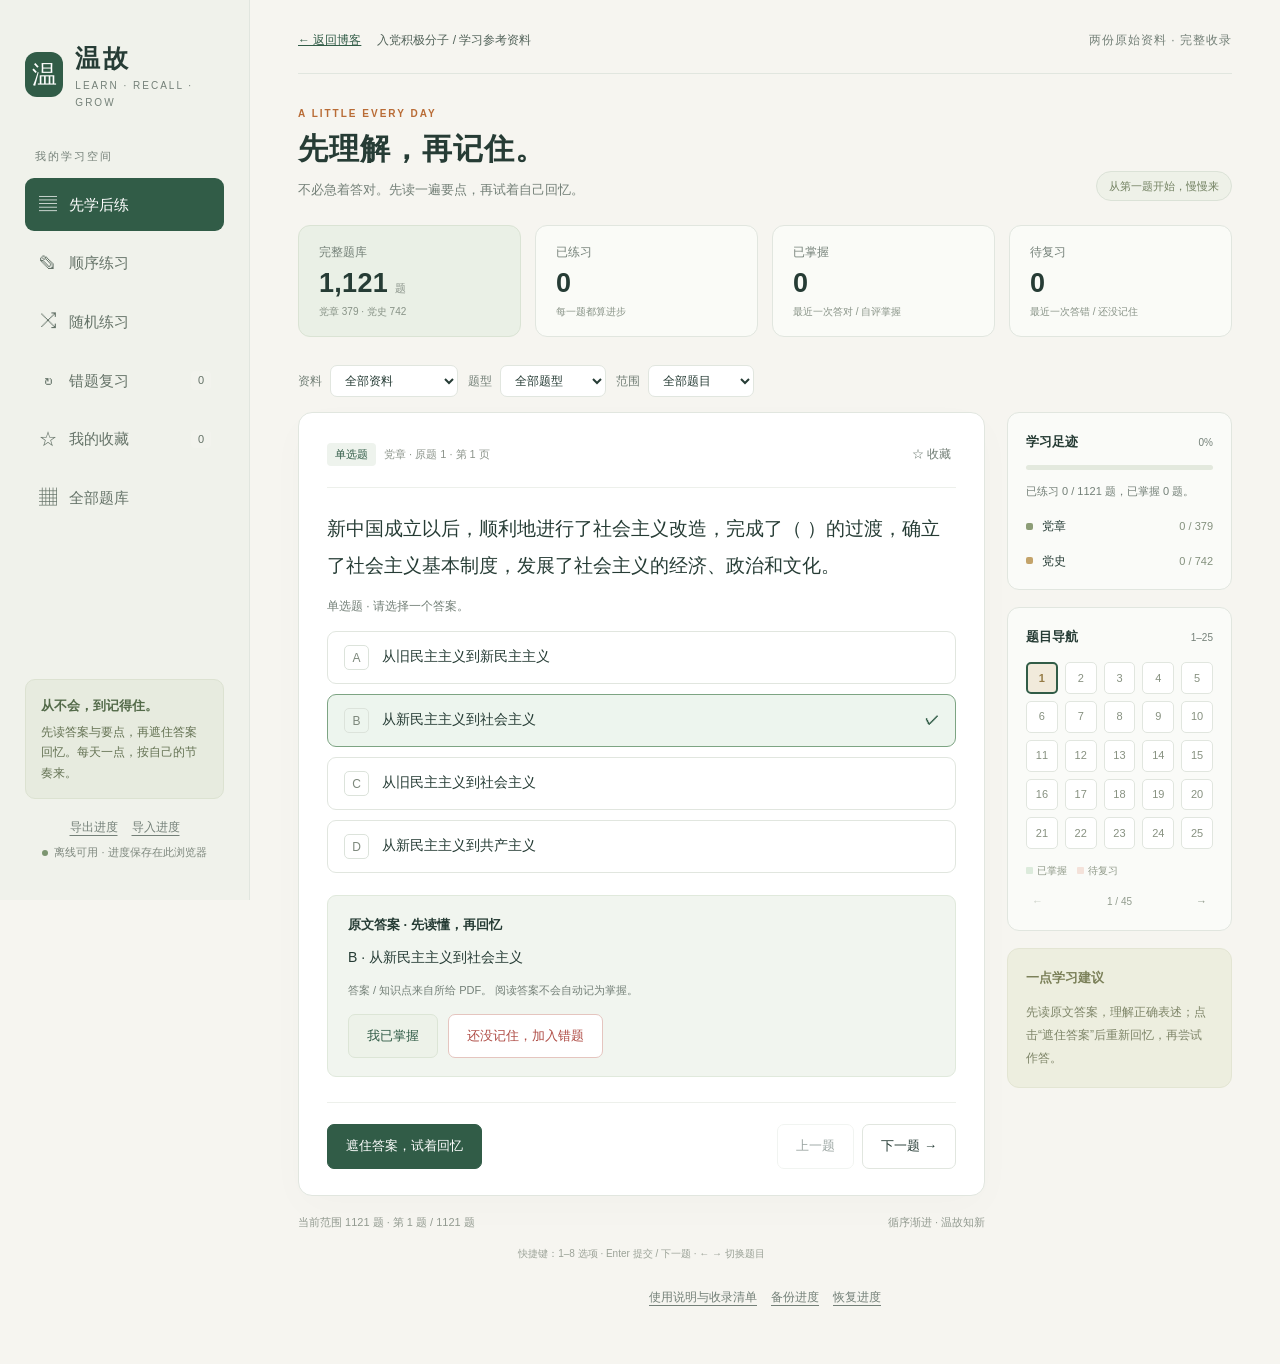
==== study/index.html @ 61f58622 "Add study question bank and blog navigation" ====
<!doctype html>
<html lang="zh-CN">
<head>
<meta charset="utf-8"><meta name="viewport" content="width=device-width, initial-scale=1">
<meta name="color-scheme" content="light">
<title>温故 · 学习题库 | Nagisa的博客</title>
<meta name="description" content="党章、党史 1,121 道复习题，支持先学后练、顺序练习、随机练习、错题复习和收藏。">
<style>
:root{--paper:#f6f5f0;--card:#fff;--ink:#263c35;--muted:#748078;--line:#e1e6df;--green:#315c47;--light:#edf3ed;--orange:#b96c36;--red:#af4d46;--redbg:#fcf0ee;--shadow:0 12px 40px #263c3505}
*{box-sizing:border-box}body{margin:0;background:var(--paper);color:var(--ink);font:15px/1.7 "Segoe UI","Microsoft YaHei",sans-serif}button,input,select,textarea{font:inherit}button,a,input,select,textarea{-webkit-tap-highlight-color:transparent}button{cursor:pointer}button:disabled{opacity:.45;cursor:default}button:focus-visible,a:focus-visible,input:focus-visible,select:focus-visible,textarea:focus-visible{outline:3px solid #bc955a;outline-offset:3px}button{border:0;color:inherit}a{color:var(--green)}.app{max-width:1550px;margin:auto;display:grid;grid-template-columns:250px 1fr;min-height:100vh}.sidebar{padding:38px 25px;border-right:1px solid var(--line);display:flex;flex-direction:column;position:sticky;top:0;height:100vh;background:#f0f2eb}.brand{display:flex;align-items:center;gap:12px}.logo{background:var(--green);color:white;border-radius:12px;width:42px;height:45px;display:grid;place-items:center;font:25px Georgia,serif}.brand strong{font-size:25px;font-family:Georgia,"Microsoft YaHei",serif;letter-spacing:3px}.brand small{display:block;font-size:10px;color:var(--muted);letter-spacing:2px;margin-top:-4px}.side-label{font-size:11px;letter-spacing:2px;color:var(--muted);margin:36px 10px 13px}.nav{display:grid;gap:6px}.nav button{display:flex;align-items:center;text-align:left;gap:11px;background:transparent;padding:11px 13px;border-radius:9px;color:#657368}.nav button.active{background:var(--green);color:#fff}.nav button:hover:not(.active){background:#e4e9df}.nav .count{margin-left:auto;background:#ffffff24;border-radius:4px;padding:0 7px;font-size:11px}.nav-icon{width:20px;text-align:center;font-size:18px}.side-bottom{margin-top:auto;padding-top:25px}.tip{background:#e7ebdf;border:1px solid #dce2d1;border-radius:10px;padding:15px;font-size:12px;color:#657354}.tip strong{display:block;color:#536a49;margin-bottom:5px;font-size:13px}.storage-actions{display:flex;gap:14px;margin:18px 0 6px;justify-content:center}.text-btn{background:transparent;color:var(--muted);padding:0;font-size:12px;text-decoration:underline;text-underline-offset:4px}.offline{font-size:11px;text-align:center;color:#7e887e}.dot{width:6px;height:6px;background:#7c9570;display:inline-block;border-radius:100%;margin-right:6px}main{padding:30px 48px 50px;min-width:0}.topbar{display:flex;align-items:center;justify-content:space-between;flex-wrap:wrap;gap:10px;padding-bottom:23px;border-bottom:1px solid var(--line);font-size:12px;color:var(--muted)}.topbar strong{color:#53635a;font-weight:500}.edition{letter-spacing:1px}.intro{display:flex;justify-content:space-between;gap:20px;align-items:flex-end;margin:31px 0 24px}.eyebrow{color:var(--orange);letter-spacing:2px;font-size:10px;font-weight:700}h1{font-size:30px;font-weight:600;letter-spacing:1px;line-height:1.4;margin:6px 0 9px}.intro p{margin:0;color:var(--muted);font-size:13px}.badge{white-space:nowrap;border:1px solid #dbe2d7;background:#eef1e8;font-size:11px;padding:5px 12px;border-radius:30px;color:#738262}.stats{display:grid;grid-template-columns:repeat(4,1fr);gap:14px;margin-bottom:28px}.stat{border:1px solid var(--line);background:#fafbf7;border-radius:12px;padding:16px 20px}.stat .label{font-size:12px;color:var(--muted)}.stat .num{font-size:27px;line-height:1.5;font-weight:600;letter-spacing:.3px}.stat .unit{font-size:11px;color:#8b948b;margin-left:7px;font-weight:400}.stat .mini{font-size:10px;color:#889387}.stat:first-child{background:#eaf0e6;border-color:#dae3d4}.workspace{display:grid;grid-template-columns:minmax(0,1fr) 225px;gap:22px;align-items:start}.practice{min-width:0}.filters{display:flex;flex-wrap:wrap;gap:10px;align-items:center;margin-bottom:15px}.select-wrap{display:flex;align-items:center;gap:8px;color:var(--muted);font-size:12px}.select-wrap select{border:1px solid var(--line);background:#fff;border-radius:7px;padding:7px 26px 7px 10px;color:var(--ink);max-width:170px}.order{margin-left:auto;background:transparent;font-size:12px;color:#788578;padding:7px}.card{border:1px solid var(--line);border-radius:14px;background:var(--card);box-shadow:var(--shadow);padding:26px 28px}.q-top{display:flex;align-items:center;justify-content:space-between;gap:10px;border-bottom:1px solid #edf0eb;padding-bottom:17px;margin-bottom:22px}.q-meta{display:flex;gap:8px;align-items:center;font-size:11px;flex-wrap:wrap}.pill{background:#eef3ed;color:var(--green);border-radius:4px;padding:2px 8px}.source-id{color:#8d958c}.bookmark{background:transparent;font-size:12px;color:var(--muted);padding:5px}.bookmark.active{color:var(--orange)}.q-title{font-size:19px;font-weight:500;line-height:1.95;margin:0 0 20px;white-space:pre-wrap;overflow-wrap:anywhere}.q-help{font-size:12px;color:var(--muted);margin-top:-8px;margin-bottom:15px}.options{display:grid;gap:10px}.option{width:100%;background:#fff;text-align:left;display:flex;gap:13px;align-items:flex-start;border:1px solid var(--line);border-radius:9px;padding:13px 16px;transition:background .15s,border-color .15s;font-size:14px;line-height:1.7}.option .letter{flex-shrink:0;display:grid;place-items:center;width:25px;height:25px;font-size:12px;border:1px solid #dce3db;border-radius:5px;color:#7d887c}.option:hover:not(:disabled){background:#f7f9f4;border-color:#b9c9b6}.option.selected{background:#eef3ed;border-color:#7c9b80}.option.selected .letter{background:var(--green);color:#fff;border-color:var(--green)}.option.correct{background:#edf5ee;border-color:#7da483}.option.wrong{background:var(--redbg);border-color:#cf938b}.option:disabled{opacity:1}.option .result-icon{margin-left:auto;color:var(--green);font-weight:bold}.option.wrong .result-icon{color:var(--red)}.entry{width:100%;border:1px solid #d8e0d5;background:#fafbf8;border-radius:9px;padding:13px 15px;color:var(--ink);resize:vertical;line-height:1.8}.entry:focus{background:#fff}.entry::placeholder{color:#9aa298}.draft-note{font-size:11px;color:var(--muted);margin-top:6px}.answer{margin-top:22px;background:#f1f5ef;border:1px solid #e0e9dc;border-radius:9px;padding:18px 20px;overflow-wrap:anywhere}.answer.error{background:#fcf4f1;border-color:#efdbd5}.answer .answer-title{font-size:13px;font-weight:600;display:flex;gap:10px;align-items:center;margin-bottom:8px}.answer-content{font-size:14px;line-height:1.95;white-space:pre-wrap}.answer-caption{color:var(--muted);font-size:11px;margin-top:9px}.answer .memory{border-top:1px solid #dce5d7;padding-top:12px;margin-top:12px;font-size:13px;line-height:1.9}.self-rating{display:flex;gap:10px;flex-wrap:wrap;margin-top:15px}.btn{padding:10px 18px;border-radius:7px;font-size:13px;border:1px solid var(--line);background:white;font-weight:500}.btn.primary{background:var(--green);border-color:var(--green);color:white}.btn.soft{background:#edf2e9;border-color:#dce5d6;color:var(--green)}.btn.danger{color:var(--red);border-color:#e5c5bf}.actions{display:flex;gap:10px;align-items:center;flex-wrap:wrap;margin-top:25px;padding-top:21px;border-top:1px solid #edf0eb}.actions .right{margin-left:auto;display:flex;gap:8px}.shortcuts{font-size:10px;color:#9ba297;margin-top:14px;text-align:center}.footline{margin-top:17px;display:flex;justify-content:space-between;font-size:11px;color:#929a90;gap:10px}.right-col{display:grid;gap:17px}.panel{background:#fafbf8;border:1px solid var(--line);border-radius:12px;padding:18px}.panel h2{font-size:13px;margin:0 0 12px;display:flex;align-items:center;justify-content:space-between}.panel h2 small{font-size:10px;font-weight:400;color:var(--muted)}.progress-track{height:5px;border-radius:4px;background:#e3e9de;overflow:hidden;margin:12px 0}.progress-fill{height:100%;background:#6b8c60;transition:width .3s}.panel-note{font-size:11px;color:var(--muted);line-height:1.8}.chapter{display:flex;align-items:center;gap:9px;margin-top:14px;font-size:12px}.chapter span:last-child{margin-left:auto;color:#84917e;font-size:11px}.chapter-dot{width:7px;height:7px;border-radius:2px;background:#8c9d77}.chapter-dot.history{background:#c3a36a}.palette{display:grid;grid-template-columns:repeat(5,1fr);gap:7px;margin-top:14px}.palette button{aspect-ratio:1;border-radius:5px;font-size:11px;background:white;border:1px solid var(--line);color:#879180}.palette button.current{border:2px solid var(--green);color:var(--green);font-weight:bold}.palette button.done{background:#dcebdc;color:#476f4a;border-color:#c8ddc6}.palette button.missed{background:#f4e2da;color:#ad6752;border-color:#ecd4c9}.palette button.viewed{background:#f1eadb;color:#957b46}.legend{display:flex;gap:10px;font-size:10px;color:#8f9988;margin-top:13px;flex-wrap:wrap}.legend i{display:inline-block;width:7px;height:7px;background:#dcebdc;margin-right:4px;border-radius:1px}.legend i.miss{background:#f4e2da}.mini-controls{display:flex;justify-content:space-between;align-items:center;margin-top:12px;font-size:10px;color:#919b8d}.mini-controls button{background:transparent;font-size:11px}.advice{background:#edeedf;border-color:#e3e5d3}.advice h2{color:#7b8059}.advice p{font-size:12px;color:#7e8568;margin:0;line-height:1.9}.empty{padding:50px 20px;text-align:center}.empty h2{font-size:21px}.empty p{font-size:13px;color:var(--muted)}.bank-search{display:flex;gap:12px;margin-bottom:20px}.bank-search input{flex:1;min-width:0;border:1px solid var(--line);border-radius:9px;background:white;padding:12px 15px}.bank-item{width:100%;display:block;text-align:left;border:1px solid var(--line);background:white;border-radius:10px;padding:17px 20px;margin-bottom:10px}.bank-item:hover{border-color:#a7ba9f}.bank-item .bank-prompt{font-size:14px;line-height:1.8;margin-top:6px}.bank-pager{display:flex;justify-content:center;gap:16px;align-items:center;margin-top:22px;font-size:12px}.toast{position:fixed;bottom:25px;left:50%;transform:translateX(-50%);background:var(--ink);color:#fff;border-radius:8px;padding:11px 22px;font-size:13px;box-shadow:0 8px 40px #0002;z-index:30;max-width:90vw}.notice{border:1px solid #e6d5b6;background:#fcf6e9;color:#8b713c;border-radius:7px;font-size:12px;padding:10px 15px;margin-bottom:20px}.hidden,[hidden]{display:none!important}.small-mark{color:var(--orange);font-size:10px;margin-left:7px}.muted{color:var(--muted)}.sr-only{position:absolute;width:1px;height:1px;padding:0;margin:-1px;overflow:hidden;clip:rect(0,0,0,0);white-space:nowrap;border:0}
@media(min-width:1500px){main{padding-left:60px;padding-right:60px}.card{padding:30px 34px}.q-title{font-size:20px}}
@media(max-width:1150px){.app{grid-template-columns:210px 1fr}.sidebar{padding:30px 18px}main{padding:25px 28px}.workspace{grid-template-columns:minmax(0,1fr) 185px;gap:16px}.card{padding:22px}.stat{padding:14px}.panel{padding:14px}}
@media(max-width:950px){.workspace{grid-template-columns:1fr}.right-col{grid-template-columns:1fr 1fr}.right-col .advice{display:none}.stats{gap:9px}.stat .num{font-size:24px}.intro{align-items:flex-start}.badge{display:none}}
@media(max-width:700px){.app{display:block}.sidebar{position:static;height:auto;padding:17px 18px 12px;border-right:0;border-bottom:1px solid var(--line)}.brand strong{font-size:21px}.logo{width:35px;height:37px;font-size:21px}.brand small{font-size:8px}.side-label,.side-bottom{display:none}.nav{display:flex;overflow:auto;gap:6px;margin-top:15px;padding-bottom:3px}.nav button{white-space:nowrap;padding:7px 10px;gap:5px;font-size:12px}.nav .count{padding:0 4px}.nav-icon{font-size:14px;width:16px}main{padding:18px 16px 35px}.topbar{padding-bottom:14px;font-size:10px}.edition{font-size:9px;letter-spacing:0}.intro{margin:23px 0 20px}h1{font-size:25px}.intro p{font-size:12px}.stats{grid-template-columns:repeat(4,minmax(0,1fr));margin-bottom:22px;gap:7px}.stat{padding:11px 9px;border-radius:9px}.stat .num{font-size:21px}.stat .label{font-size:10px}.stat .mini{display:none}.stat .unit{margin-left:3px;font-size:9px}.filters{gap:8px}.select-wrap{gap:4px;font-size:11px}.select-wrap select{font-size:11px;max-width:128px;padding:7px}.order{font-size:11px}.card{padding:19px 16px;border-radius:11px}.q-title{font-size:17px}.option{padding:12px;font-size:13px;gap:10px}.q-top{margin-bottom:17px}.source-id{font-size:10px}.btn{padding:10px 12px;font-size:12px}.actions{gap:8px}.shortcuts{display:none}.answer{padding:14px}.answer-content{font-size:13px}.right-col{gap:11px}.panel{padding:15px}.footline{font-size:10px}.bank-search{gap:7px}.bank-search input{padding:10px;font-size:13px}.bank-item{padding:14px}}
@media(prefers-reduced-motion:reduce){*{scroll-behavior:auto!important;transition:none!important}}
</style>
</head>
<body>
<div class="app">
 <aside class="sidebar">
  <div class="brand"><div class="logo" aria-hidden="true">温</div><div><strong>温故</strong><small>LEARN · RECALL · GROW</small></div></div>
  <div class="side-label">我的学习空间</div>
  <nav class="nav" aria-label="练习模式">
   <button data-mode="learn"><span class="nav-icon" aria-hidden="true">▤</span>先学后练</button>
   <button data-mode="practice"><span class="nav-icon" aria-hidden="true">✎</span>顺序练习</button>
   <button data-mode="random"><span class="nav-icon" aria-hidden="true">⤨</span>随机练习</button>
   <button data-mode="wrong"><span class="nav-icon" aria-hidden="true">↻</span>错题复习<span class="count" id="wrong-count">0</span></button>
   <button data-mode="star"><span class="nav-icon" aria-hidden="true">☆</span>我的收藏<span class="count" id="star-count">0</span></button>
   <button data-mode="bank"><span class="nav-icon" aria-hidden="true">▦</span>全部题库</button>
  </nav>
  <div class="side-bottom">
   <div class="tip"><strong>从不会，到记得住。</strong>先读答案与要点，再遮住答案回忆。每天一点，按自己的节奏来。</div>
   <div class="storage-actions"><button class="text-btn" id="export">导出进度</button><button class="text-btn" id="import-btn">导入进度</button></div>
   <div class="offline"><span class="dot"></span>离线可用 · 进度保存在此浏览器</div>
  </div>
 </aside>
 <main>
  <div class="topbar"><div style="display:flex;align-items:center;gap:16px;flex-wrap:wrap"><a href="../" aria-label="返回 Nagisa 的博客首页">← 返回博客</a><strong>入党积极分子 / 学习参考资料</strong></div><span class="edition">两份原始资料 · 完整收录</span></div>
  <header class="intro"><div><div class="eyebrow">A LITTLE EVERY DAY</div><h1 id="page-title">先理解，再记住。</h1><p id="page-desc">不必急着答对。先读一遍要点，再试着自己回忆。</p></div><span class="badge">从第一题开始，慢慢来</span></header>
  <section class="stats" aria-label="学习统计">
   <div class="stat"><div class="label">完整题库</div><div class="num">1,121<span class="unit">题</span></div><div class="mini">党章 379 · 党史 742</div></div>
   <div class="stat"><div class="label">已练习</div><div class="num" id="stat-done">0</div><div class="mini">每一题都算进步</div></div>
   <div class="stat"><div class="label">已掌握</div><div class="num" id="stat-mastered">0</div><div class="mini">最近一次答对 / 自评掌握</div></div>
   <div class="stat"><div class="label">待复习</div><div class="num" id="stat-wrong">0</div><div class="mini">最近一次答错 / 还没记住</div></div>
  </section>
  <div id="storage-notice" class="notice hidden" role="status">浏览器暂时无法保存进度。本次练习仍可使用，请通过“导出进度”保存。</div>
  <div class="filters">
   <label class="select-wrap">资料<select id="subject"><option value="all">全部资料</option><option value="charter">党章 · 379 题</option><option value="history">党史 · 742 题</option></select></label>
   <label class="select-wrap">题型<select id="type"><option value="all">全部题型</option><option>单选题</option><option>多选题</option><option>判断题</option><option>填空题</option><option>简答题</option><option>论述题</option></select></label>
   <label class="select-wrap">范围<select id="scope"><option value="all">全部题目</option><option value="unseen">尚未练习</option><option value="unmastered">尚未掌握</option></select></label>
   <button class="order" id="reshuffle">↻ 重新打乱</button>
  </div>
  <div id="bank-view" hidden></div>
  <div class="workspace" id="workspace">
   <section class="practice" aria-label="答题区域">
    <div class="card" id="question-card"></div>
    <div class="footline"><span id="position"></span><span>循序渐进 · 温故知新</span></div>
    <div class="shortcuts">快捷键：1–8 选项 · Enter 提交 / 下一题 · ← → 切换题目</div>
   </section>
   <aside class="right-col">
    <div class="panel"><h2>学习足迹 <small id="progress-pct">0%</small></h2><div class="progress-track"><div class="progress-fill" id="progress-fill"></div></div><div class="panel-note" id="progress-note">从第一题开始，积累你的学习进度。</div><div class="chapter"><i class="chapter-dot"></i>党章<span id="charter-progress">0 / 379</span></div><div class="chapter"><i class="chapter-dot history"></i>党史<span id="history-progress">0 / 742</span></div></div>
    <div class="panel"><h2>题目导航 <small id="palette-range"></small></h2><div class="palette" id="palette"></div><div class="legend"><span><i></i>已掌握</span><span><i class="miss"></i>待复习</span></div><div class="mini-controls"><button id="palette-prev" aria-label="上一页题目导航">←</button><span id="palette-page"></span><button id="palette-next" aria-label="下一页题目导航">→</button></div></div>
    <div class="panel advice"><h2>一点学习建议</h2><p id="advice">先学后练会显示原文答案。读懂后遮住答案，再用自己的话回忆；不要只记选项字母。</p></div>
   </aside>
  </div>
  <div class="storage-actions" style="margin-top:25px"><button class="text-btn" id="help">使用说明与收录清单</button><button class="text-btn" id="export-bottom">备份进度</button><button class="text-btn" id="import-bottom">恢复进度</button></div>
  <section id="help-panel" class="panel" hidden style="margin-top:20px"><h2>如何使用</h2><div class="panel-note" style="font-size:13px">① 初次学习用“先学后练”，读答案，再遮住答案尝试回忆。② “顺序练习”与“随机练习”需要提交后才显示答案，多选题必须与答案完全一致。③ 填空题请按空的顺序输入，用逗号或换行分隔；系统忽略空白和常见标点，词义相同但表述不同的答案请核对后自评。④ 简答、论述题对照原文要点自评，不自动评分。⑤ 答错的题自动加入错题，随后答对即可移出。查看答案本身不会算作掌握。<br><br>题库仅依据你提供的两份 PDF 整理，保留原题、原答案、重复题和原题号。答案内容是原资料答案或知识点，不是新增解析；其中四道论述题原文未附参考答案，仍完整保留，可作答并自行标记。填空后的“完整表述”由题干与答案按空位顺序拼合，仅在数量一致时显示。每题标注 PDF 物理页码。<br><br><strong>收录清单</strong><br>党章（38 页）：单选 182、多选 67、判断 60、填空 65、简答 3、论述 2，共 379 题。<br>党史（83 页）：单选 234、多选 156、判断 231、填空 90、简答 27、论述 4，共 742 题。<br><br>进度存储在当前浏览器。更换浏览器、移动 HTML 文件或清理浏览器数据可能导致无法读取旧进度，建议定期导出 JSON 备份。网页不需要联网，也不会上传你的作答内容。<br><br><button class="btn danger" id="reset-progress">清空全部练习记录</button></div></section>
 </main>
</div>
<input type="file" id="import-file" accept="application/json,.json" hidden>
<div id="toast" class="toast" role="status" hidden></div>
<script id="question-data" type="application/json">[{"id":"charter-0-1","source":"charter","subject":"党章","type":"单选题","num":1,"page":1,"endPage":1,"prompt":"新中国成立以后，顺利地进行了社会主义改造，完成了（ ）的过渡，确立了社会主义基本制度，发展了社会主义的经济、政治和文化。","options":[{"key":"A","text":"从旧民主主义到新民主主义"},{"key":"B","text":"从新民主主义到社会主义"},{"key":"C","text":"从旧民主主义到社会主义"},{"key":"D","text":"从新民主主义到共产主义"}],"answer":"B"},{"id":"charter-0-2","source":"charter","subject":"党章","type":"单选题","num":2,"page":1,"endPage":1,"prompt":"新中国成立以后，确立了（ ）基本制度。","options":[{"key":"A","text":"社会主义"},{"key":"B","text":"资本主义"},{"key":"C","text":"共和主义"},{"key":"D","text":"共产主义"}],"answer":"A"},{"id":"charter-0-3","source":"charter","subject":"党章","type":"单选题","num":3,"page":1,"endPage":1,"prompt":"党的十一届三中全会以来，中国共产党人总结新中国成立以来正反两方面的经验，创立了（ ）。","options":[{"key":"A","text":"毛泽东思想"},{"key":"B","text":"邓小平理论"},{"key":"C","text":"“三个代表”重要思想"},{"key":"D","text":"科学发展观"}],"answer":"B"},{"id":"charter-0-4","source":"charter","subject":"党章","type":"单选题","num":4,"page":1,"endPage":1,"prompt":"党的十六大以来，以（ ）同志为主要代表的中国共产党人，坚持以邓小平理论和“三个代表”重要思想为指导，根据新的发展要求，深刻认识和回答了新形势下实现什么样的发展、怎样发展等重大问题，形成了以人为本、 全面协调可持续发展的科学发展观。","options":[{"key":"A","text":"江泽民"},{"key":"B","text":"胡锦涛"},{"key":"C","text":"习近平"},{"key":"D","text":"李克强"}],"answer":"B"},{"id":"charter-0-5","source":"charter","subject":"党章","type":"单选题","num":5,"page":1,"endPage":1,"prompt":"党的十八大以来，以习近平同志为主要代表的中国共产党人，顺应时代发展， 从理论和实践结合上系统回答了：（ ）","options":[{"key":"A","text":"新时代坚持和发展什么样的中国特色社会主义、怎样坚持和发展中国特色社会主义这个重大时代课题"},{"key":"B","text":"什么是社会主义、怎样建设社会主义"},{"key":"C","text":"建设什么样的党、怎样建设党"},{"key":"D","text":"实现什么样的发展、怎样发展"}],"answer":"A"},{"id":"charter-0-6","source":"charter","subject":"党章","type":"单选题","num":6,"page":1,"endPage":2,"prompt":"在习近平新时代中国特色社会主义思想指导下，中国共产党领导全国各族人民，统揽伟大斗争、伟大工程、伟大事业、伟大梦想，推动中国特色社会主义进入了（ ）。","options":[{"key":"A","text":"新时期"},{"key":"B","text":"新征程"},{"key":"C","text":"新阶段"},{"key":"D","text":"新时代"}],"answer":"D"},{"id":"charter-0-7","source":"charter","subject":"党章","type":"单选题","num":7,"page":2,"endPage":2,"prompt":"全党同志要倍加珍惜、长期坚持和不断发展党历经艰辛开创的这条道路、这个理论体系、这个制度、这个文化，高举中国特色社会主义伟大旗帜，坚定道路自信、理论自信、制度自信、（ ）自信。","options":[{"key":"A","text":"战略"},{"key":"B","text":"文化"},{"key":"C","text":"政治"},{"key":"D","text":"文明"}],"answer":"B"},{"id":"charter-0-8","source":"charter","subject":"党章","type":"单选题","num":8,"page":2,"endPage":2,"prompt":"全党同志要为实现推进现代化建设、完成祖国统一、维护世界和平与促进共同发展这三大历史任务，实现（ ）而奋斗。","options":[{"key":"A","text":"“两个一百年”奋斗目标、实现中华民族伟大复兴的中国梦"},{"key":"B","text":"共产主义、实现中华民族伟大复兴的中国梦"},{"key":"C","text":"“两个一百年”奋斗目标、实现中华民族伟大复兴的梦想"},{"key":"D","text":"共产主义、实现中华民族伟大复兴的梦想"}],"answer":"A"},{"id":"charter-0-9","source":"charter","subject":"党章","type":"单选题","num":9,"page":2,"endPage":2,"prompt":"我国正处于并将长期处于（ ）阶段。","options":[{"key":"A","text":"社会主义"},{"key":"B","text":"经济建设"},{"key":"C","text":"共产主义"},{"key":"D","text":"社会主义初级"}],"answer":"D"},{"id":"charter-0-10","source":"charter","subject":"党章","type":"单选题","num":10,"page":2,"endPage":2,"prompt":"党章指出，在现阶段，我国社会的主要矛盾是人民日益增长的美好生活需要和（ ）之间的矛盾。","options":[{"key":"A","text":"不充分不平衡的增长"},{"key":"B","text":"不平衡不充分的增长"},{"key":"C","text":"不充分不平衡的发展"},{"key":"D","text":"不平衡不充分的发展"}],"answer":"D"},{"id":"charter-0-11","source":"charter","subject":"党章","type":"单选题","num":11,"page":2,"endPage":2,"prompt":"党章指出，由于国内的因素和国际的影响，阶级斗争还在一定范围内（ ）， 在某种条件下还有可能激化，但已经不是主要矛盾。","options":[{"key":"A","text":"短期存在"},{"key":"B","text":"消失"},{"key":"C","text":"长期存在"},{"key":"D","text":"永远存在"}],"answer":"C"},{"id":"charter-0-12","source":"charter","subject":"党章","type":"单选题","num":12,"page":2,"endPage":3,"prompt":"我国（ ），是进一步解放生产力，发展生产力，逐步实现社会主义现代化，并且为此而改革生产关系和上层建筑中不适应生产力发展的方面和环节。","options":[{"key":"A","text":"社会主义初级阶段的根本任务"},{"key":"B","text":"社会主义建设的根本任务"},{"key":"C","text":"社会主义改革的根本任务"},{"key":"D","text":"社会主义经济建设的根本任务"}],"answer":"B"},{"id":"charter-0-13","source":"charter","subject":"党章","type":"单选题","num":13,"page":3,"endPage":3,"prompt":"坚持和完善（ ）为主体、多种分配方式并存的分配制度。","options":[{"key":"A","text":"按需分配"},{"key":"B","text":"按劳分配"},{"key":"C","text":"按资分配"},{"key":"D","text":"按生产要素分配"}],"answer":"B"},{"id":"charter-0-14","source":"charter","subject":"党章","type":"单选题","num":14,"page":3,"endPage":3,"prompt":"党章指出，鼓励一部分地区和一部分人先富起来，逐步消灭（ ），达到共同富裕。","options":[{"key":"A","text":"剥削"},{"key":"B","text":"贫穷"},{"key":"C","text":"落后"},{"key":"D","text":"两极分化"}],"answer":"B"},{"id":"charter-0-15","source":"charter","subject":"党章","type":"单选题","num":15,"page":3,"endPage":3,"prompt":"必须坚持创新、（ ）、绿色、开放、共享的发展理念。","options":[{"key":"A","text":"合作"},{"key":"B","text":"协调"},{"key":"C","text":"和谐"},{"key":"D","text":"经济"}],"answer":"B"},{"id":"charter-0-16","source":"charter","subject":"党章","type":"单选题","num":16,"page":3,"endPage":3,"prompt":"党章指出，要尊重劳动、尊重知识、尊重人才、尊重（ ），做到发展为了人民、发展依靠人民、发展成果由人民共享。","options":[{"key":"A","text":"科技"},{"key":"B","text":"群众"},{"key":"C","text":"创造"},{"key":"D","text":"创新"}],"answer":"C"},{"id":"charter-0-17","source":"charter","subject":"党章","type":"单选题","num":17,"page":3,"endPage":3,"prompt":"党章指出，跨入新世纪，我国进入全面建设（ ）社会、加快推进社会主义现代化的新的发展阶段。","options":[{"key":"A","text":"法治"},{"key":"B","text":"文明"},{"key":"C","text":"小康"},{"key":"D","text":"和谐"}],"answer":"C"},{"id":"charter-0-18","source":"charter","subject":"党章","type":"单选题","num":18,"page":3,"endPage":3,"prompt":"在新世纪新时代，经济和社会发展的战略目标是，到建党一百年时，全面建成小康社会；到（ ）一百年时，全面建成社会主义现代化强国。","options":[{"key":"A","text":"建党"},{"key":"B","text":"建军"},{"key":"C","text":"新中国成立"},{"key":"D","text":"改革开放"}],"answer":"C"},{"id":"charter-0-19","source":"charter","subject":"党章","type":"单选题","num":19,"page":3,"endPage":4,"prompt":"坚持社会主义道路、坚持人民民主专政、坚持中国共产党的领导、坚持马克思列宁主义毛泽东思想这四项基本原则，是我们的（ ）。","options":[{"key":"A","text":"立党之本"},{"key":"B","text":"立国之本"},{"key":"C","text":"力量源泉"},{"key":"D","text":"执政之基"}],"answer":"B"},{"id":"charter-0-20","source":"charter","subject":"党章","type":"单选题","num":20,"page":4,"endPage":4,"prompt":"党章总纲指出，在社会主义现代化建设的整个过程中，必须坚持（ ）， 反对资产阶级自由化。","options":[{"key":"A","text":"社会主义道路"},{"key":"B","text":"人民民主专政"},{"key":"C","text":"中国共产党的领导"},{"key":"D","text":"四项基本原则"}],"answer":"D"},{"id":"charter-0-21","source":"charter","subject":"党章","type":"单选题","num":21,"page":4,"endPage":4,"prompt":"党章总纲指出，坚持改革开放，是我们的（ ）。","options":[{"key":"A","text":"立党之本"},{"key":"B","text":"立国之本"},{"key":"C","text":"强国之路"},{"key":"D","text":"执政之基"}],"answer":"C"},{"id":"charter-0-22","source":"charter","subject":"党章","type":"单选题","num":22,"page":4,"endPage":4,"prompt":"党章总纲指出，要全面（ ），完善和发展中国特色社会主义制度，推进国家治理体系和治理能力现代化。","options":[{"key":"A","text":"建成小康社会"},{"key":"B","text":"深化改革"},{"key":"C","text":"依法治国"},{"key":"D","text":"从严治党"}],"answer":"B"},{"id":"charter-0-23","source":"charter","subject":"党章","type":"单选题","num":23,"page":4,"endPage":4,"prompt":"党章指出，要坚持（ ）的基本国策，吸收和借鉴人类社会创造的一切文明成果。","options":[{"key":"A","text":"改革开放"},{"key":"B","text":"对外开放"},{"key":"C","text":"全面开放"},{"key":"D","text":"社会开放"}],"answer":"B"},{"id":"charter-0-24","source":"charter","subject":"党章","type":"单选题","num":24,"page":4,"endPage":4,"prompt":"党章总纲指出，要加强社会主义核心价值体系建设，坚持马克思主义指导思想，树立（ ）。","options":[{"key":"A","text":"共产主义远大理想"},{"key":"B","text":"社会主义远大理想"},{"key":"C","text":"中国特色社会主义共同理想"},{"key":"D","text":"中国梦伟大梦想"}],"answer":"C"},{"id":"charter-0-25","source":"charter","subject":"党章","type":"单选题","num":25,"page":4,"endPage":5,"prompt":"党章总纲指出，要弘扬以爱国主义为核心的民族精神和以（ ）为核心的时代精神。","options":[{"key":"A","text":"自力更生"},{"key":"B","text":"改革创新"},{"key":"C","text":"平等团结"},{"key":"D","text":"艰苦奋斗"}],"answer":"B"},{"id":"charter-0-26","source":"charter","subject":"党章","type":"单选题","num":26,"page":5,"endPage":5,"prompt":"党章指出，要牢牢掌握（ ）工作领导权，不断巩固马克思主义在意识形态领域的指导地位，巩固全党全国人民团结奋斗的共同思想基础。","options":[{"key":"A","text":"政治形态"},{"key":"B","text":"意识形态"},{"key":"C","text":"思想文化"},{"key":"D","text":"革命政治"}],"answer":"B"},{"id":"charter-0-27","source":"charter","subject":"党章","type":"单选题","num":27,"page":5,"endPage":5,"prompt":"党章总纲指出，中国共产党领导人民构建社会主义（ ）社会。","options":[{"key":"A","text":"法治"},{"key":"B","text":"文明"},{"key":"C","text":"和谐"},{"key":"D","text":"自由"}],"answer":"C"},{"id":"charter-0-28","source":"charter","subject":"党章","type":"单选题","num":28,"page":5,"endPage":5,"prompt":"党章指出，要严格区分和正确处理（ ）和人民内部矛盾这两类不同性质的矛盾。","options":[{"key":"A","text":"敌我矛盾"},{"key":"B","text":"政治矛盾"},{"key":"C","text":"外部矛盾"},{"key":"D","text":"内部矛盾"}],"answer":"A"},{"id":"charter-0-29","source":"charter","subject":"党章","type":"单选题","num":29,"page":5,"endPage":5,"prompt":"坚持总体（ ），坚决维护国家主权、安全、发展利益。","options":[{"key":"A","text":"国家安全观"},{"key":"B","text":"国家发展观"},{"key":"C","text":"国家主权观"},{"key":"D","text":"国家利益观"}],"answer":"A"},{"id":"charter-0-30","source":"charter","subject":"党章","type":"单选题","num":30,"page":5,"endPage":5,"prompt":"中国共产党着力建设资源节约型、（ ）社会，实行最严格的的生态环境保护制度。","options":[{"key":"A","text":"开源节流型"},{"key":"B","text":"生态保护型"},{"key":"C","text":"环境保护型"},{"key":"D","text":"环境友好型"}],"answer":"D"},{"id":"charter-0-31","source":"charter","subject":"党章","type":"单选题","num":31,"page":5,"endPage":5,"prompt":"中国共产党坚持对人民解放军和其他人民武装力量的绝对领导，贯彻（ ）， 加强人民解放军的建设。","options":[{"key":"A","text":"治军思想"},{"key":"B","text":"习近平强军思想"},{"key":"C","text":"依法治军思想"},{"key":"D","text":"新时期依法治军思想"}],"answer":"B"},{"id":"charter-0-32","source":"charter","subject":"党章","type":"单选题","num":32,"page":5,"endPage":6,"prompt":"不断加强全国（ ）包括香港特别行政区同胞、澳门特别行政区同胞、台湾同胞和海外侨胞的团结。","options":[{"key":"A","text":"人民"},{"key":"B","text":"国民"},{"key":"C","text":"公民"},{"key":"D","text":"居民"}],"answer":"A"},{"id":"charter-0-33","source":"charter","subject":"党章","type":"单选题","num":33,"page":6,"endPage":6,"prompt":"党章指出，要按照（ ）的方针，促进香港、澳门长期繁荣稳定，完成祖国统一大业。","options":[{"key":"A","text":"社会主义制度"},{"key":"B","text":"中国共产党领导"},{"key":"C","text":"“一个国家、两种制度”"},{"key":"D","text":"社会主义道路"}],"answer":"C"},{"id":"charter-0-34","source":"charter","subject":"党章","type":"单选题","num":34,"page":6,"endPage":6,"prompt":"党章指出，要（ ），推动建设持久和平、共同繁荣的和谐世界。","options":[{"key":"A","text":"努力构建人类命运共同体"},{"key":"B","text":"努力构建人类全球化"},{"key":"C","text":"推动构建人类命运共同体"},{"key":"D","text":"推动构建人类全球化"}],"answer":"C"},{"id":"charter-0-35","source":"charter","subject":"党章","type":"单选题","num":35,"page":6,"endPage":6,"prompt":"在互相（ ）、互不侵犯、互不干涉内政、平等互利、和平共处五项原则的基础上，发展我国同世界各国的关系。","options":[{"key":"A","text":"尊重主权和领地完整"},{"key":"B","text":"尊重主权和领土完整"},{"key":"C","text":"尊重地位和领土完整"},{"key":"D","text":"尊重地位和领地完整"}],"answer":"B"},{"id":"charter-0-36","source":"charter","subject":"党章","type":"单选题","num":36,"page":6,"endPage":6,"prompt":"党章总纲指出，遵循共商共建共享原则，推进（ ）。","options":[{"key":"A","text":"金砖五国发展"},{"key":"B","text":"区域经济发展"},{"key":"C","text":"全球化发展"},{"key":"D","text":"“一带一路”建设"}],"answer":"D"},{"id":"charter-0-37","source":"charter","subject":"党章","type":"单选题","num":37,"page":6,"endPage":6,"prompt":"党章总纲指出，要（ ），以改革创新精神全面推进党的建设新的伟大工程， 全面提高党的建设科学化水平。","options":[{"key":"A","text":"全面加强党的思想建设、组织建设、作风建设、反腐倡廉建设"},{"key":"B","text":"加强党的执政能力建设、先进性和纯洁性建设"},{"key":"C","text":"建设学习型、服务型、创新型马克思主义执政党"},{"key":"D","text":"坚持以人为本、执政为民，始终保持党同人民群众的血肉联系"}],"answer":"B"},{"id":"charter-0-38","source":"charter","subject":"党章","type":"单选题","num":38,"page":6,"endPage":7,"prompt":"党章指出，要建设（ ）的马克思主义执政党，使我们党始终走在时代前列，成为领导全国人民沿着中国特色社会主义道路不断前进的坚强核心。","options":[{"key":"A","text":"学习型、服务型、管理型"},{"key":"B","text":"学习型、服务型、创新型"},{"key":"C","text":"学习型、创新型、管理型"},{"key":"D","text":"创新型、服务型、管理型"}],"answer":"B"},{"id":"charter-0-39","source":"charter","subject":"党章","type":"单选题","num":39,"page":7,"endPage":7,"prompt":"党章指出，必须把（ ）同四项基本原则统一起来，全面落实党的基本路线。","options":[{"key":"A","text":"改革开放"},{"key":"B","text":"从严治党"},{"key":"C","text":"依法治国"},{"key":"D","text":"深化改革"}],"answer":"A"},{"id":"charter-0-40","source":"charter","subject":"党章","type":"单选题","num":40,"page":7,"endPage":7,"prompt":"加强各级领导班子建设，培养选拔（ ）需要的好干部，培养和造就千百万社会主义事业接班人，从组织上保证党的基本理论、基本路线、基本方略的贯彻落实。","options":[{"key":"A","text":"党和人民"},{"key":"B","text":"党和群众"},{"key":"C","text":"人民"},{"key":"D","text":"党"}],"answer":"A"},{"id":"charter-0-41","source":"charter","subject":"党章","type":"单选题","num":41,"page":7,"endPage":7,"prompt":"党章总纲指出，要在实践中丰富和发展马克思主义，推进马克思主义（ ）。","options":[{"key":"A","text":"民族化"},{"key":"B","text":"社会化"},{"key":"C","text":"大众化"},{"key":"D","text":"中国化"}],"answer":"D"},{"id":"charter-0-42","source":"charter","subject":"党章","type":"单选题","num":42,"page":7,"endPage":7,"prompt":"我们党的最大政治优势是（ ）。","options":[{"key":"A","text":"党的先进性"},{"key":"B","text":"中国共产党的领导"},{"key":"C","text":"密切联系群众"},{"key":"D","text":"依法治国"}],"answer":"C"},{"id":"charter-0-43","source":"charter","subject":"党章","type":"单选题","num":43,"page":7,"endPage":7,"prompt":"民主集中制是（ ）。","options":[{"key":"A","text":"民主基础上的集中"},{"key":"B","text":"集中指导下的民主"},{"key":"C","text":"民主与集中的综合"},{"key":"D","text":"民主基础上的集中和集中指导下的民主相结合"}],"answer":"D"},{"id":"charter-0-44","source":"charter","subject":"党章","type":"单选题","num":44,"page":7,"endPage":7,"prompt":"加强和规范党内政治生活，增强党内政治生活的政治性、时代性、原则性、 战斗性，发展积极健康的党内政治文化，营造风清气正的良好（ ）。","options":[{"key":"A","text":"政治环境"},{"key":"B","text":"政治氛围"},{"key":"C","text":"政治路线"},{"key":"D","text":"政治生态"}],"answer":"D"},{"id":"charter-0-45","source":"charter","subject":"党章","type":"单选题","num":45,"page":7,"endPage":8,"prompt":"新形势下，党面临的执政考验、 （ ）考验、市场经济考验、外部环境考验是长期的、复杂的、严峻的。","options":[{"key":"A","text":"能力不足"},{"key":"B","text":"消极腐败"},{"key":"C","text":"内部"},{"key":"D","text":"改革开放"}],"answer":"D"},{"id":"charter-0-46","source":"charter","subject":"党章","type":"单选题","num":46,"page":8,"endPage":8,"prompt":"党章指出，要坚持依规治党、标本兼治，坚持把纪律挺在前面，加强组织性纪律性，在（ ）面前人人平等。","options":[{"key":"A","text":"党的纪律"},{"key":"B","text":"党规"},{"key":"C","text":"国家法律"},{"key":"D","text":"宪法"}],"answer":"A"},{"id":"charter-0-47","source":"charter","subject":"党章","type":"单选题","num":47,"page":8,"endPage":8,"prompt":"（ ）是中国特色社会主义制度的最大优势。","options":[{"key":"A","text":"社会主义道路"},{"key":"B","text":"人民民主专政"},{"key":"C","text":"中国共产党的领导"},{"key":"D","text":"马克思列宁主义毛泽东思想"}],"answer":"C"},{"id":"charter-0-48","source":"charter","subject":"党章","type":"单选题","num":48,"page":8,"endPage":8,"prompt":"党政军民学，东西南北中，（ ）是领导一切的。","options":[{"key":"A","text":"党"},{"key":"B","text":"政府"},{"key":"C","text":"军队"},{"key":"D","text":"人民"}],"answer":"A"},{"id":"charter-0-49","source":"charter","subject":"党章","type":"单选题","num":49,"page":8,"endPage":8,"prompt":"党章指出，申请加入中国共产党的条件之一是：承认（ ）。","options":[{"key":"A","text":"党的纲领和章程"},{"key":"B","text":"国家宪法和法律"},{"key":"C","text":"国家宪法和党的章程"},{"key":"D","text":"党的纲领和国家法律"}],"answer":"A"},{"id":"charter-0-50","source":"charter","subject":"党章","type":"单选题","num":50,"page":8,"endPage":8,"prompt":"中国共产党党员必须全心全意为人民服务，不惜牺牲个人的一切，为实现 （ ）奋斗终身。","options":[{"key":"A","text":"党的基本路线"},{"key":"B","text":"“两个一百年”奋斗目标"},{"key":"C","text":"共产主义"},{"key":"D","text":"社会主义"}],"answer":"C"},{"id":"charter-0-51","source":"charter","subject":"党章","type":"单选题","num":51,"page":8,"endPage":8,"prompt":"除了法律和政策规定范围内的个人利益和工作职权以外，所有共产党员都不得谋求任何（ ）。","options":[{"key":"A","text":"政治权力"},{"key":"B","text":"经济利益"},{"key":"C","text":"私利和特权"},{"key":"D","text":"物质享受"}],"answer":"C"},{"id":"charter-0-52","source":"charter","subject":"党章","type":"单选题","num":52,"page":8,"endPage":9,"prompt":"党员必须自觉遵守党的纪律，首先是党的（ ），模范遵守国家的法律法规， 严格保守党和国家的秘密，执行党的决定，服从组织分配，积极完成党的任务。","options":[{"key":"A","text":"政治要求和政治规矩"},{"key":"B","text":"政治纪律和政治规矩"},{"key":"C","text":"政治纪律和政治要求"},{"key":"D","text":"政治规定和政治规矩"}],"answer":"B"},{"id":"charter-0-53","source":"charter","subject":"党章","type":"单选题","num":53,"page":9,"endPage":9,"prompt":"\"三个代表\"重要思想是对马克思列宁主义、毛泽东思想、邓小平理论的继承和发展，反映了当代世界和中国的发展变化对党和国家工作的新要求，是加强和改进党的建设，推进( )的强大理论武器，是中国共产党集体智慧的结晶，是党必须长期坚持的指导思想。","options":[{"key":"A","text":"我国社会主义自我完善和发展"},{"key":"B","text":"社会主义现代化建设"},{"key":"C","text":"改革开放"},{"key":"D","text":"依法治国"}],"answer":"A"},{"id":"charter-0-54","source":"charter","subject":"党章","type":"单选题","num":54,"page":9,"endPage":9,"prompt":"（ ）对党员作出处分决定，应当实事求是地查清事实。","options":[{"key":"A","text":"党支部"},{"key":"B","text":"党委会"},{"key":"C","text":"党员大会"},{"key":"D","text":"党组织"}],"answer":"D"},{"id":"charter-0-55","source":"charter","subject":"党章","type":"单选题","num":55,"page":9,"endPage":9,"prompt":"（ ）既是党的根本组织原则，也是群众路线在党的生活中的运用。","options":[{"key":"A","text":"全心全意为人民服务"},{"key":"B","text":"民主集中制"},{"key":"C","text":"理论联系实际"},{"key":"D","text":"党和人民群众血肉联系"}],"answer":"B"},{"id":"charter-0-56","source":"charter","subject":"党章","type":"单选题","num":56,"page":9,"endPage":9,"prompt":"（ ）认为有必要，或者有三分之一以上的省一级组织提出要求，全国代表大会可以提前举行；如无非常情况，不得延期举行。","options":[{"key":"A","text":"中央委员会常务委员会"},{"key":"B","text":"中央委员会"},{"key":"C","text":"中央政治局"},{"key":"D","text":"中央书记处"}],"answer":"B"},{"id":"charter-0-57","source":"charter","subject":"党章","type":"单选题","num":57,"page":9,"endPage":9,"prompt":"（ ）是国家治理的一场深刻革命，关系党执政兴国，关系人民幸福安康， 关系党和国家长治久安。","options":[{"key":"A","text":"全面依法治国"},{"key":"B","text":"依规治国"},{"key":"C","text":"依法执政"},{"key":"D","text":"公正司法"}],"answer":"A"},{"id":"charter-0-58","source":"charter","subject":"党章","type":"单选题","num":58,"page":9,"endPage":10,"prompt":"（ ）是社会主义民主政治的本质属性，是最广泛、最真实、最管用的民主。","options":[{"key":"A","text":"人民民主"},{"key":"B","text":"社会民主"},{"key":"C","text":"自由民主"},{"key":"D","text":"全过程人民民主"}],"answer":"D"},{"id":"charter-0-59","source":"charter","subject":"党章","type":"单选题","num":59,"page":10,"endPage":10,"prompt":"（ ）是我们党执政兴国的第一要务。","options":[{"key":"A","text":"为人民服务"},{"key":"B","text":"实现中华民族伟大复兴"},{"key":"C","text":"发展"},{"key":"D","text":"强国"}],"answer":"C"},{"id":"charter-0-60","source":"charter","subject":"党章","type":"单选题","num":60,"page":10,"endPage":10,"prompt":"（ ）是中国特色社会主义最本质的特征。","options":[{"key":"A","text":"社会主义道路"},{"key":"B","text":"人民民主专政"},{"key":"C","text":"中国共产党的领导"},{"key":"D","text":"马克思列宁主义毛泽东思想"}],"answer":"C"},{"id":"charter-0-61","source":"charter","subject":"党章","type":"单选题","num":61,"page":10,"endPage":10,"prompt":"《党章》规定，凡属重大问题，党的各级委员会都要按照集体领导、民主集中、个别酝酿、( )的原则，由党的委员会集体讨论,作出决定。","options":[{"key":"A","text":"会议决定"},{"key":"B","text":"书记个人决定"},{"key":"C","text":"常委会决定"},{"key":"D","text":"书记办公会"}],"answer":"A"},{"id":"charter-0-62","source":"charter","subject":"党章","type":"单选题","num":62,"page":10,"endPage":10,"prompt":"《党章》中关于留党察看党员的权利下列表述正确的是：（ ）。","options":[{"key":"A","text":"党员在留党察看期间没有表决权、选举权和被选举权"},{"key":"B","text":"党员在留党察看期间没有表决权，但有选举权和被选举权"},{"key":"C","text":"党员在留党察看期间有表决权，但没有选举权和被选举权"},{"key":"D","text":"党员在留党察看期间有表决权、选举权和被选举权"}],"answer":"A"},{"id":"charter-0-63","source":"charter","subject":"党章","type":"单选题","num":63,"page":10,"endPage":10,"prompt":"按照（ ）、完全平等、互相尊重、互不干涉内部事务的原则，发展我党同各国共产党和其他政党的关系。","options":[{"key":"A","text":"和平共处"},{"key":"B","text":"互相支持"},{"key":"C","text":"共同协商"},{"key":"D","text":"独立自主"}],"answer":"D"},{"id":"charter-0-64","source":"charter","subject":"党章","type":"单选题","num":64,"page":10,"endPage":10,"prompt":"必须坚持和完善（ ）为主体、多种所有制经济共同发展的基本经济制度。","options":[{"key":"A","text":"集体经济"},{"key":"B","text":"国有经济"},{"key":"C","text":"公有制"},{"key":"D","text":"非公有制"}],"answer":"C"},{"id":"charter-0-65","source":"charter","subject":"党章","type":"单选题","num":65,"page":10,"endPage":11,"prompt":"必须坚持以（ ）为中心的发展思想。","options":[{"key":"A","text":"政治"},{"key":"B","text":"经济"},{"key":"C","text":"人民"},{"key":"D","text":"生态"}],"answer":"C"},{"id":"charter-0-66","source":"charter","subject":"党章","type":"单选题","num":66,"page":11,"endPage":11,"prompt":"“（ ）”方针是实现两岸统一的最佳方式，对两岸同胞和中华民族最有利。","options":[{"key":"A","text":"和平统一、一国两制"},{"key":"B","text":"和平统一、和平共处"},{"key":"C","text":"一国两制、和平共处"},{"key":"D","text":"和平共处、共商共建共享"}],"answer":"A"},{"id":"charter-0-67","source":"charter","subject":"党章","type":"单选题","num":67,"page":11,"endPage":11,"prompt":"不断提高党的领导水平和执政水平、提高( )能力，是党巩固执政地位、实现执政使命必须解决好的重大课题。","options":[{"key":"A","text":"依法执政和民主执政"},{"key":"B","text":"科学发展"},{"key":"C","text":"拒腐防变和抵御风险"},{"key":"D","text":"治国理政"}],"answer":"C"},{"id":"charter-0-68","source":"charter","subject":"党章","type":"单选题","num":68,"page":11,"endPage":11,"prompt":"党必须按照总揽全局、协调各方的原则，在同级各种组织中发挥（ ）作用。","options":[{"key":"A","text":"政治核心"},{"key":"B","text":"领导核心"},{"key":"C","text":"思想核心"},{"key":"D","text":"组织核心"}],"answer":"B"},{"id":"charter-0-69","source":"charter","subject":"党章","type":"单选题","num":69,"page":11,"endPage":11,"prompt":"党必须集中精力领导（ ），组织、协调各方面的力量，同心协力，围绕经济建设开展工作，促进经济社会全面发展。","options":[{"key":"A","text":"经济建设"},{"key":"B","text":"制度建设"},{"key":"C","text":"体系建设"},{"key":"D","text":"精神文明建设"}],"answer":"A"},{"id":"charter-0-70","source":"charter","subject":"党章","type":"单选题","num":70,"page":11,"endPage":11,"prompt":"党必须适应形势的发展和情况的变化，完善领导体制，改进领导方式，增强 （ ）。","options":[{"key":"A","text":"协调能力"},{"key":"B","text":"执政能力"},{"key":"C","text":"领导能力"},{"key":"D","text":"管理能力"}],"answer":"B"},{"id":"charter-0-71","source":"charter","subject":"党章","type":"单选题","num":71,"page":11,"endPage":12,"prompt":"党的各级代表大会的代表和委员会的产生，要体现选举人的意志。选举人有了解候选人情况、( )的权利。任何组织和个人不得以任何方式强迫选举人选举或不选举某个人。","options":[{"key":"A","text":"不选候选人和另选他人"},{"key":"B","text":"要求改变候选人和另选他人"},{"key":"C","text":"不选候选人和要求改变候选人"},{"key":"D","text":"要求改变候选人、不选任何一个候选人和另选他人"}],"answer":"D"},{"id":"charter-0-72","source":"charter","subject":"党章","type":"单选题","num":72,"page":12,"endPage":12,"prompt":"党的根本宗旨是( )。","options":[{"key":"A","text":"人民的利益高于一切"},{"key":"B","text":"毫不利己，专门利人"},{"key":"C","text":"全心全意为人民服务"},{"key":"D","text":"解放思想、实事求是"}],"answer":"C"},{"id":"charter-0-73","source":"charter","subject":"党章","type":"单选题","num":73,"page":12,"endPage":12,"prompt":"党的基层委员会是设立纪律检查委员会，还是设立纪律检查委员，由它的 （ ）根据具体情况决定。","options":[{"key":"A","text":"同级基层委员会"},{"key":"B","text":"同级党员大会"},{"key":"C","text":"上一级党的纪律检查委员会"},{"key":"D","text":"上一级党组织"}],"answer":"D"},{"id":"charter-0-74","source":"charter","subject":"党章","type":"单选题","num":74,"page":12,"endPage":12,"prompt":"党的基层组织的基本任务包括：对要求入党的（ ）进行教育和培养，做好经常性的发展党员工作，重视在生产、工作第一线和青年中发展党员。","options":[{"key":"A","text":"入党申请人"},{"key":"B","text":"积极分子"},{"key":"C","text":"发展对象"},{"key":"D","text":"预备党员"}],"answer":"B"},{"id":"charter-0-75","source":"charter","subject":"党章","type":"单选题","num":75,"page":12,"endPage":12,"prompt":"党的基层组织是党在社会基层组织中的( )，是党的全部工作和战斗力的基础。","options":[{"key":"A","text":"领导核心"},{"key":"B","text":"战斗堡垒"},{"key":"C","text":"坚强核心"},{"key":"D","text":"中坚力量"}],"answer":"B"},{"id":"charter-0-76","source":"charter","subject":"党章","type":"单选题","num":76,"page":12,"endPage":12,"prompt":"党在任何时候都把（ ）放在第一位。","options":[{"key":"A","text":"党员利益"},{"key":"B","text":"个人利益"},{"key":"C","text":"群众利益"},{"key":"D","text":"集体利益"}],"answer":"C"},{"id":"charter-0-77","source":"charter","subject":"党章","type":"单选题","num":77,"page":12,"endPage":12,"prompt":"党在自己的工作中实行（ ），一切为了群众，一切依靠群众，从群众中来， 到群众中去，把党的正确主张变为群众的自觉行动。","options":[{"key":"A","text":"思想路线"},{"key":"B","text":"组织路线"},{"key":"C","text":"群众路线"},{"key":"D","text":"基本路线"}],"answer":"C"},{"id":"charter-0-78","source":"charter","subject":"党章","type":"单选题","num":78,"page":12,"endPage":12,"prompt":"党章规定，可以申请入党的年龄为年满（ ）。","options":[{"key":"A","text":"16 岁"},{"key":"B","text":"18 岁"},{"key":"C","text":"20 岁"},{"key":"D","text":"22 岁"}],"answer":"B"},{"id":"charter-0-79","source":"charter","subject":"党章","type":"单选题","num":79,"page":12,"endPage":12,"prompt":"党执政后的最大危险是（ ）。","options":[{"key":"A","text":"精神懈怠"},{"key":"B","text":"能力不足"},{"key":"C","text":"脱离群众"},{"key":"D","text":"消极腐败"}],"answer":"C"},{"id":"charter-0-80","source":"charter","subject":"党章","type":"单选题","num":80,"page":12,"endPage":13,"prompt":"调整和增选中央委员及候补中央委员的数额，不得超过党的全国代表大会选出的中央委员及候补中央委员各自总数的（ ）。","options":[{"key":"A","text":"五分之一"},{"key":"B","text":"四分之一"},{"key":"C","text":"三分之一"},{"key":"D","text":"二分之一"}],"answer":"A"},{"id":"charter-0-81","source":"charter","subject":"党章","type":"单选题","num":81,"page":13,"endPage":13,"prompt":"对马克思主义的信仰，对社会主义和共产主义的信念，共产党人的( )。","options":[{"key":"A","text":"政治灵魂"},{"key":"B","text":"精神支柱"},{"key":"C","text":"政治底线"},{"key":"D","text":"道德底线"}],"answer":"A"},{"id":"charter-0-82","source":"charter","subject":"党章","type":"单选题","num":82,"page":13,"endPage":13,"prompt":"对于不明真相参加会道门或者邪教组织，经批评教育后确有悔改表现的党员， 应给予( )。","options":[{"key":"A","text":"免于处分或者不予处分"},{"key":"B","text":"警告"},{"key":"C","text":"严重警告"},{"key":"D","text":"党内察看"}],"answer":"A"},{"id":"charter-0-83","source":"charter","subject":"党章","type":"单选题","num":83,"page":13,"endPage":13,"prompt":"根据中国共产党巡视工作条例，( )有义务向巡视组如实反映情况。","options":[{"key":"A","text":"群众"},{"key":"B","text":"公民"},{"key":"C","text":"党员"},{"key":"D","text":"公务员"}],"answer":"C"},{"id":"charter-0-84","source":"charter","subject":"党章","type":"单选题","num":84,"page":13,"endPage":13,"prompt":"共产党员有权对党的工作提出( ) 。","options":[{"key":"A","text":"建议和倡议"},{"key":"B","text":"批评和建议"},{"key":"C","text":"批评和指正"},{"key":"D","text":"批评和倡议"}],"answer":"A"},{"id":"charter-0-85","source":"charter","subject":"党章","type":"单选题","num":85,"page":13,"endPage":13,"prompt":"国有企业和集体企业中党的基层组织，发挥( )作用围绕企业生产经营开展工作。","options":[{"key":"A","text":"政治核心"},{"key":"B","text":"领导核心"},{"key":"C","text":"骨干核心"},{"key":"D","text":"组织核心"}],"answer":"A"},{"id":"charter-0-86","source":"charter","subject":"党章","type":"单选题","num":86,"page":13,"endPage":13,"prompt":"坚持党的领导、人民当家作主、依法治国有机统一，走中国特色社会主义政治发展道路、中国特色社会主义（ ）道路，扩大社会主义民主，建设中国特色社会主义法治体系，建设社会主义法治国家，巩固人民民主专政，建设社会主义政治文明。","options":[{"key":"A","text":"法制"},{"key":"B","text":"法治"},{"key":"C","text":"德制"},{"key":"D","text":"德治"}],"answer":"B"},{"id":"charter-0-87","source":"charter","subject":"党章","type":"单选题","num":87,"page":13,"endPage":13,"prompt":"坚持全心全意为人民服务。党除了工人阶级和最广大人民群众的利益，没有 （ ）。","options":[{"key":"A","text":"自己特殊的利益"},{"key":"B","text":"自己的利益"},{"key":"C","text":"个人特殊的利益"},{"key":"D","text":"个人的利益"}],"answer":"A"},{"id":"charter-0-88","source":"charter","subject":"党章","type":"单选题","num":88,"page":13,"endPage":13,"prompt":"全面提高党的建设科学化水平，全党要增强紧迫感和责任感，牢牢把握的主线是( )。","options":[{"key":"A","text":"加强党的执政能力建设"},{"key":"B","text":"加强先进性、纯洁性建设和党的执政能力建设"},{"key":"C","text":"加强先进性和纯洁性建设"},{"key":"D","text":"加强党的执政能力建设、先进性和纯洁性建设"}],"answer":"D"},{"id":"charter-0-89","source":"charter","subject":"党章","type":"单选题","num":89,"page":13,"endPage":13,"prompt":"入党介绍人要认真了解申请人的思想、品质、经历和工作表现，向他解释党的纲领和党的章程，说明党员的条件、（ ），并向党组织作出负责的报告。","options":[{"key":"A","text":"义务、权利"},{"key":"B","text":"党的纪律"},{"key":"C","text":"注意事项"},{"key":"D","text":"纪律要求"}],"answer":"A"},{"id":"charter-0-90","source":"charter","subject":"党章","type":"单选题","num":90,"page":13,"endPage":14,"prompt":"下级组织如果认为上级组织的决定不符合本地区、本部门的实际情况，可以请求改变；如果上级组织坚持原决定，下级组织（ ）。","options":[{"key":"A","text":"必须执行，并不得公开发表不同意见，但有权向再上一级组织报告"},{"key":"B","text":"应该执行，并向本地群众说明情况，采取一定措施，以减少损失"},{"key":"C","text":"可以拒绝执行，并根据本地实际制定出新的政策"},{"key":"D","text":"可以因地制宜有所改动"}],"answer":"A"},{"id":"charter-0-91","source":"charter","subject":"党章","type":"单选题","num":91,"page":14,"endPage":14,"prompt":"我们要坚持（ ）在意识形态领域指导地位的根本制度。","options":[{"key":"A","text":"社会主义"},{"key":"B","text":"共产主义"},{"key":"C","text":"马克思主义"},{"key":"D","text":"人民民主"}],"answer":"C"},{"id":"charter-0-92","source":"charter","subject":"党章","type":"单选题","num":92,"page":14,"endPage":14,"prompt":"新时期党的干部工作的重要指导方针是( )。","options":[{"key":"A","text":"领导决策"},{"key":"B","text":"常委会决定"},{"key":"C","text":"德才兼备、以德为先"},{"key":"D","text":"组织推荐、个别酝酿"}],"answer":"C"},{"id":"charter-0-93","source":"charter","subject":"党章","type":"单选题","num":93,"page":14,"endPage":14,"prompt":"严重触犯刑律的中央委员会委员、候补委员，由（ ）决定开除其党籍。","options":[{"key":"A","text":"中央委员会"},{"key":"B","text":"中央纪律检查委员会"},{"key":"C","text":"中央政治局"},{"key":"D","text":"中央书记处"}],"answer":"C"},{"id":"charter-0-94","source":"charter","subject":"党章","type":"单选题","num":94,"page":14,"endPage":14,"prompt":"一人有《中国共产党纪律处分条例》分则中规定的两种以上(含两种)应当受到党纪处分的违纪行为，应当( )，按其数种违纪行为中应当受到的最高处分加重一档给予处分。","options":[{"key":"A","text":"合并处理"},{"key":"B","text":"分别处理"},{"key":"C","text":"视情况处理"},{"key":"D","text":"依次处理"}],"answer":"A"},{"id":"charter-0-95","source":"charter","subject":"党章","type":"单选题","num":95,"page":14,"endPage":14,"prompt":"以下说法错误的是( )","options":[{"key":"A","text":"《中国共产党纪律处分条例》适用于违犯党纪应当受到党纪追究的党组织和党员"},{"key":"B","text":"直接责任者是指在其职责范围内,不履行或者不正确履行自己的职责,对造成的损失或者后果起决定性效果的党员或者党员领导干部。"},{"key":"C","text":"于经济方面共同违纪的,按照个人所得数额及其所起效果,分别给予处分。"},{"key":"D","text":"篡改、伪造个人档案资料的,情节严重的应给予开除党籍处分。"}],"answer":"D"},{"id":"charter-0-96","source":"charter","subject":"党章","type":"单选题","num":96,"page":14,"endPage":14,"prompt":"预备党员预备期满，需要继续考察和教育的，可以延长预备期，但不能超过 （ ）。","options":[{"key":"A","text":"六个月"},{"key":"B","text":"一年"},{"key":"C","text":"一年半"},{"key":"D","text":"两年"}],"answer":"B"},{"id":"charter-0-97","source":"charter","subject":"党章","type":"单选题","num":97,"page":14,"endPage":14,"prompt":"预备党员在预备期间，不履行党员义务，不具备党员条件的，应当( )资格。","options":[{"key":"A","text":"开除预备党员"},{"key":"B","text":"保留预备党员"},{"key":"C","text":"取消预备党员"},{"key":"D","text":"解除预备党员"}],"answer":"C"},{"id":"charter-0-98","source":"charter","subject":"党章","type":"单选题","num":98,"page":14,"endPage":14,"prompt":"预备党员转为正式党员，或延长预备期，或取消预备党员资格，都应当经 （ ）讨论通过和上级党组织批准。","options":[{"key":"A","text":"支部大会"},{"key":"B","text":"支部委员会"},{"key":"C","text":"党小组"},{"key":"D","text":"组织生活会"}],"answer":"A"},{"id":"charter-0-99","source":"charter","subject":"党章","type":"单选题","num":99,"page":14,"endPage":14,"prompt":"运用监督执纪“四种形态”，让“红红脸、出出汗”成为常态，党纪处分、组织调整成为管党治党的重要手段，严重违纪、严重触犯刑律的党员必须（ ）。","options":[{"key":"A","text":"除名"},{"key":"B","text":"纪律处分"},{"key":"C","text":"开除党籍"},{"key":"D","text":"撤销党内职务"}],"answer":"C"},{"id":"charter-0-100","source":"charter","subject":"党章","type":"单选题","num":100,"page":14,"endPage":15,"prompt":"在党组织讨论决定对党员的党纪处分或作出鉴定时，下列说法中，正确的应该是（ ）。","options":[{"key":"A","text":"本人无权参加和进行申辩"},{"key":"B","text":"其他党员不可以为他作证和辩护"},{"key":"C","text":"本人有权参加和进行申辩，其他党员可以为他作证和辩护"},{"key":"D","text":"以上都不对"}],"answer":"C"},{"id":"charter-0-101","source":"charter","subject":"党章","type":"单选题","num":101,"page":15,"endPage":15,"prompt":"在国际事务中，坚持正确义利观，维护我国的独立和主权，反对（ ）， 维护世界和平，促进人类进步。","options":[{"key":"A","text":"帝国主义和霸权政治"},{"key":"B","text":"霸权主义和强权政治"},{"key":"C","text":"资本主义和霸权政治"},{"key":"D","text":"帝国主义和强权政治"}],"answer":"B"},{"id":"charter-0-102","source":"charter","subject":"党章","type":"单选题","num":102,"page":15,"endPage":15,"prompt":"在毛泽东思想指引下，中国共产党领导全国各族人民，经过长期的反对帝国主义、封建主义、官僚资本主义的革命斗争，取得了（ ）的胜利，建立了人民民主专政的中华人民共和国。","options":[{"key":"A","text":"旧民主主义革命"},{"key":"B","text":"新民主主义革命"},{"key":"C","text":"社会主义革命"},{"key":"D","text":"解放战争"}],"answer":"B"},{"id":"charter-0-103","source":"charter","subject":"党章","type":"单选题","num":103,"page":15,"endPage":15,"prompt":"在全国代表大会闭会期间，（ ）执行全国代表大会的决议，领导党的全部工作，对外代表中国共产党。","options":[{"key":"A","text":"党的中央委员会"},{"key":"B","text":"党的中央书记处"},{"key":"C","text":"党的中央政治局"},{"key":"D","text":"党的中央政治局常务委员会"}],"answer":"A"},{"id":"charter-0-104","source":"charter","subject":"党章","type":"单选题","num":104,"page":15,"endPage":15,"prompt":"在新的历史条件下，我们党面临着精神懈怠、能力不足、( )、消极腐败\"四大危险\"。","options":[{"key":"A","text":"贪污腐败"},{"key":"B","text":"脱离群众"},{"key":"C","text":"思想堕落"},{"key":"D","text":"执政经验欠缺"}],"answer":"B"},{"id":"charter-0-105","source":"charter","subject":"党章","type":"单选题","num":105,"page":15,"endPage":15,"prompt":"正确行使人民赋予的权力，坚持原则，依法办事，清正廉洁，勤政为民，以身作则，艰苦朴素，密切联系群众，坚持党的群众路线，自觉地接受党和群众的批评和监督，加强道德修养，讲党性、重品行、作表率，做到自重、 （ ）、自警、 自励，反对形式主义、官僚主义、享乐主义和奢靡之风，反对特权思想和特权现象，反对任何滥用职权、谋求私利的行为。","options":[{"key":"A","text":"自醒"},{"key":"B","text":"自爱"},{"key":"C","text":"自省"},{"key":"D","text":"自强"}],"answer":"C"},{"id":"charter-0-106","source":"charter","subject":"党章","type":"单选题","num":106,"page":15,"endPage":15,"prompt":"只有（ ），才能发展中国、发展社会主义、发展马克思主义。","options":[{"key":"A","text":"中国共产党"},{"key":"B","text":"改革开放"},{"key":"C","text":"中国特色社会主义"},{"key":"D","text":"毛泽东思想"}],"answer":"B"},{"id":"charter-0-107","source":"charter","subject":"党章","type":"单选题","num":107,"page":15,"endPage":15,"prompt":"中国共产党帮助少数民族和民族地区发展经济、文化和社会事业，铸牢 （ ）意识。","options":[{"key":"A","text":"中华民族共同体"},{"key":"B","text":"中华人民共同体"},{"key":"C","text":"中华命运共同体"},{"key":"D","text":"中华民族利益共同体"}],"answer":"A"},{"id":"charter-0-108","source":"charter","subject":"党章","type":"单选题","num":108,"page":15,"endPage":15,"prompt":"中国共产党坚持独立自主的和平外交政策，坚持（ ）道路，坚持互利共赢的开放战略，统筹国内国际两个大局，积极发展对外关系，努力为我国的改革开放和现代化建设争取有利的国际环境。","options":[{"key":"A","text":"和平发展"},{"key":"B","text":"和平合作"},{"key":"C","text":"和谐发展"},{"key":"D","text":"和谐合作"}],"answer":"A"},{"id":"charter-0-109","source":"charter","subject":"党章","type":"单选题","num":109,"page":15,"endPage":16,"prompt":"中国共产党要领导全国各族人民实现“两个一百年”奋斗目标、实现中华民族伟大复兴的中国梦，必须紧密围绕党的基本路线，坚持（ ）。","options":[{"key":"A","text":"党要管党治党、全面从严管党"},{"key":"B","text":"党要管党、全面从严治党"},{"key":"C","text":"党要管党、从严治党"},{"key":"D","text":"管党治党"}],"answer":"B"},{"id":"charter-0-110","source":"charter","subject":"党章","type":"单选题","num":110,"page":16,"endPage":16,"prompt":"中国共产党在社会主义初级阶段的基本路线以（ ）为中心。","options":[{"key":"A","text":"法治"},{"key":"B","text":"社会主义建设"},{"key":"C","text":"经济建设"},{"key":"D","text":"人民"}],"answer":"C"},{"id":"charter-0-111","source":"charter","subject":"党章","type":"单选题","num":111,"page":16,"endPage":16,"prompt":"总支部委员会和支部委员会由（ ）选举产生，提出委员候选人要广泛征求党员和群众的意见。","options":[{"key":"A","text":"党员大会"},{"key":"B","text":"代表大会"},{"key":"C","text":"人民代表大会"},{"key":"D","text":"党员大会或代表大会"}],"answer":"A"},{"id":"charter-0-112","source":"charter","subject":"党章","type":"单选题","num":112,"page":16,"endPage":16,"prompt":"遵守党的纪律，首要的是严格遵守党的( )纪律。","options":[{"key":"A","text":"政治"},{"key":"B","text":"组织"},{"key":"C","text":"人事"},{"key":"D","text":"经济"}],"answer":"A"},{"id":"charter-0-113","source":"charter","subject":"党章","type":"单选题","num":113,"page":16,"endPage":16,"prompt":"中共党员、某县环保局原局长刘某，1963 年 8 月 11 日出生于江西省瑞金市。 1997 年，刘某将自己的户口从老家瑞金市迁往工作的广昌县时，为了达到推迟退休的目的，在户口迁移申请表“出生年月日”一栏填上了“1965 年 8 月 11 日”。 在之后的干部履历及工资变动审批、公务员年度考核等所有材料上，刘某都将自己的出生年月填报为“1965 年 8 月”。按照新修订《中国共产党纪律处分条例》 相关规定，刘某的行为违反了（ ）。","options":[{"key":"A","text":"工作纪律"},{"key":"B","text":"组织纪律"},{"key":"C","text":"政治纪律"},{"key":"D","text":"群众纪律"}],"answer":"B"},{"id":"charter-0-114","source":"charter","subject":"党章","type":"单选题","num":114,"page":16,"endPage":16,"prompt":"某公司为在市政工程项目招标中顺利中标，找到相关负责同志、中共党员李某帮忙协调关系并承诺事后予以感谢。李某承诺应并找负责这项工作的贾某（另案处理）帮忙，在贾某帮助下上述公司顺利中标，李某也得到事先商量好“好处费”。按照新修订《中国共产党纪律处分条例》相关规定，李某的行为违反了（ ）。","options":[{"key":"A","text":"组织纪律"},{"key":"B","text":"工作纪律"},{"key":"C","text":"政治纪律"},{"key":"D","text":"廉洁纪律"}],"answer":"D"},{"id":"charter-0-115","source":"charter","subject":"党章","type":"单选题","num":115,"page":16,"endPage":16,"prompt":"网上曝出某街道办事处原党工委副书记、主任胡某酒后死亡的网络舆情，市、 区纪委多次向与胡某同桌饮酒的区人民政府副区长钟某、区交通局党组书记黄某、 区林业局纪检组长刘某、某广场综合管理办主任赵某调查相关情况，但 4 人均不如实说明，直到区委区纪委主要领导出面谈话后才说明事实真相。按照新修订《中国共产党纪律处分条例》相关规定，四人的行为违反了（ ）。","options":[{"key":"A","text":"工作纪律"},{"key":"B","text":"政治纪律"},{"key":"C","text":"组织纪律"},{"key":"D","text":"群众纪律"}],"answer":"C"},{"id":"charter-0-116","source":"charter","subject":"党章","type":"单选题","num":116,"page":16,"endPage":16,"prompt":"2023 年 12 月 8 日，中央纪委国家监委网站通报了中国银行江西省分行原党委书记、行长张某被开除党籍的消息。在通报中，张某被指出存在靠金融吃金融， “退而不休”，大肆进行权钱交易等问题。按照新修订《中国共产党纪律处分条例》相关规定，该行为违反了（ ）。","options":[{"key":"A","text":"组织纪律"},{"key":"B","text":"工作纪律"},{"key":"C","text":"政治纪律"},{"key":"D","text":"廉洁纪律"}],"answer":"D"},{"id":"charter-0-117","source":"charter","subject":"党章","type":"单选题","num":117,"page":16,"endPage":17,"prompt":"徐某，中共党员。徐某认为自己在单位得不到重用，却不从自身找原因，反而对组织心生怨怼，理想信念动摇，开始信奉宗教，参加宗教活动，丧失了共产主义信念和政治立场。在参加一些宗教活动时，特别利用讲经、说法等时机，徐某打着学术研究和文学创作的幌子，发表不正当言论，多次公开反对四项基本原则，反对党的路线、方针、政策和决议，宣扬、支持宗教主义，甚至宣扬民族分裂主义和宗教极端思想，歪曲事实，蛊惑他人。按照新修订《中国共产党纪律处分条例》相关规定，徐某违反了（ ）。","options":[{"key":"A","text":"组织纪律"},{"key":"B","text":"政治纪律"},{"key":"C","text":"工作纪律"},{"key":"D","text":"群众纪律"}],"answer":"B"},{"id":"charter-0-118","source":"charter","subject":"党章","type":"单选题","num":118,"page":17,"endPage":17,"prompt":"公职人员违法行为情节轻微，且具有可以从轻或者减轻给予政务处分情形之一的，可以对其（ ）。","options":[{"key":"A","text":"免予政务处分"},{"key":"B","text":"不予政务处分"},{"key":"C","text":"免予或者不予政务处分"},{"key":"D","text":"从轻处分"}],"answer":"C"},{"id":"charter-0-119","source":"charter","subject":"党章","type":"单选题","num":119,"page":17,"endPage":17,"prompt":"公职人员任免机关、单位应当按照管理权限，加强对公职人员的教育、管理、 监督，依法给予违法的公职人员（ ）。","options":[{"key":"A","text":"政务处分"},{"key":"B","text":"处分"},{"key":"C","text":"党纪处分"},{"key":"D","text":"党纪政务处分"}],"answer":"B"},{"id":"charter-0-120","source":"charter","subject":"党章","type":"单选题","num":120,"page":17,"endPage":17,"prompt":"（ ）对党员作出处分决定，应当实事求是地查清事实。","options":[{"key":"A","text":"党支部"},{"key":"B","text":"党委会"},{"key":"C","text":"党员大会"},{"key":"D","text":"党组织"}],"answer":"D"},{"id":"charter-0-121","source":"charter","subject":"党章","type":"单选题","num":121,"page":17,"endPage":17,"prompt":"（ ）既是党的根本组织原则，也是群众路线在党的生活中的运用。","options":[{"key":"A","text":"全心全意为人民服务"},{"key":"B","text":"民主集中制"},{"key":"C","text":"理论联系实际"},{"key":"D","text":"党和人民群众血肉联系"}],"answer":"B"},{"id":"charter-0-122","source":"charter","subject":"党章","type":"单选题","num":122,"page":17,"endPage":17,"prompt":"（ ）认为有必要，或者有三分之一以上的省一级组织提出要求，全国代表大会可以提前举行；如无非常情况，不得延期举行。","options":[{"key":"A","text":"中央委员会常务委员会"},{"key":"B","text":"中央委员会"},{"key":"C","text":"中央政治局"},{"key":"D","text":"中央书记处"}],"answer":"B"},{"id":"charter-0-123","source":"charter","subject":"党章","type":"单选题","num":123,"page":17,"endPage":17,"prompt":"（ ）是国家治理的一场深刻革命，关系党执政兴国，关系人民幸福安康， 关系党和国家长治久安。","options":[{"key":"A","text":"全面依法治国"},{"key":"B","text":"依规治国"},{"key":"C","text":"依法执政"},{"key":"D","text":"公正司法"}],"answer":"A"},{"id":"charter-0-124","source":"charter","subject":"党章","type":"单选题","num":124,"page":17,"endPage":17,"prompt":"（ ）是社会主义民主政治的本质属性，是最广泛、最真实、最管用的民主。","options":[{"key":"A","text":"人民民主"},{"key":"B","text":"社会民主"},{"key":"C","text":"自由民主"},{"key":"D","text":"全过程人民民主"}],"answer":"D"},{"id":"charter-0-125","source":"charter","subject":"党章","type":"单选题","num":125,"page":17,"endPage":17,"prompt":"（ ）是我们党执政兴国的第一要务。","options":[{"key":"A","text":"为人民服务"},{"key":"B","text":"实现中华民族伟大复兴"},{"key":"C","text":"发展"},{"key":"D","text":"强国"}],"answer":"C"},{"id":"charter-0-126","source":"charter","subject":"党章","type":"单选题","num":126,"page":17,"endPage":17,"prompt":"（ ）是中国特色社会主义最本质的特征。","options":[{"key":"A","text":"社会主义道路"},{"key":"B","text":"人民民主专政"},{"key":"C","text":"中国共产党的领导"},{"key":"D","text":"马克思列宁主义毛泽东思想"}],"answer":"C"},{"id":"charter-0-127","source":"charter","subject":"党章","type":"单选题","num":127,"page":17,"endPage":17,"prompt":"（ ）问题、党同人民群众联系问题是关系党生死存亡的问题。","options":[{"key":"A","text":"党风"},{"key":"B","text":"党纪"},{"key":"C","text":"精神"},{"key":"D","text":"能力"}],"answer":"A"},{"id":"charter-0-128","source":"charter","subject":"党章","type":"单选题","num":128,"page":17,"endPage":18,"prompt":"（ ）在批准申请人入党以前，要派人同他谈话，作进一步的了解，并帮助他提高对党的认识。","options":[{"key":"A","text":"上级党组织"},{"key":"B","text":"上级党委"},{"key":"C","text":"基层党组织"},{"key":"D","text":"党支部"}],"answer":"A"},{"id":"charter-0-129","source":"charter","subject":"党章","type":"单选题","num":129,"page":18,"endPage":18,"prompt":"( )是马克思主义政党的基本政治观点和根本工作路线。","options":[{"key":"A","text":"实事求是"},{"key":"B","text":"改革创新"},{"key":"C","text":"群众路线"},{"key":"D","text":"解放思想"}],"answer":"C"},{"id":"charter-0-130","source":"charter","subject":"党章","type":"单选题","num":130,"page":18,"endPage":18,"prompt":"《党章》规定,党员必须坚持( )高于一切,个人利益服从党和人民的利益,吃苦在前,享受在后,克己奉公,多做贡献。","options":[{"key":"A","text":"个人利益"},{"key":"B","text":"局部利益"},{"key":"C","text":"集体利益"},{"key":"D","text":"党和人民的利益"}],"answer":"D"},{"id":"charter-0-131","source":"charter","subject":"党章","type":"单选题","num":131,"page":18,"endPage":18,"prompt":"《党章》规定,党员如果没有正当理由,连续( )不参加党的组织生活,或不交纳党费,或不做党所分配的工作,就被认为是自行脱党。","options":[{"key":"A","text":"3 个月"},{"key":"B","text":"6 个月"},{"key":"C","text":"12 个月"},{"key":"D","text":"24 个月"}],"answer":"B"},{"id":"charter-0-132","source":"charter","subject":"党章","type":"单选题","num":132,"page":18,"endPage":18,"prompt":"《党章》规定,凡属重大问题,党的各级委员会都要按照集体领导、民主集中、 个别酝酿、( )的原则,由党的委员会集体讨论,作出决定。","options":[{"key":"A","text":"会议决定"},{"key":"B","text":"书记个人决定"},{"key":"C","text":"常委会决定"},{"key":"D","text":"书记办公会"}],"answer":"A"},{"id":"charter-0-133","source":"charter","subject":"党章","type":"单选题","num":133,"page":18,"endPage":18,"prompt":"《党章》中关于留党察看党员的权利下列表述正确的是：（ ）。","options":[{"key":"A","text":"党员在留党察看期间没有表决权、选举权和被选举权"},{"key":"B","text":"党员在留党察看期间没有表决权，但有选举权和被选举权"},{"key":"C","text":"党员在留党察看期间有表决权，但没有选举权和被选举权"},{"key":"D","text":"党员在留党察看期间有表决权、选举权和被选举权"}],"answer":"A"},{"id":"charter-0-134","source":"charter","subject":"党章","type":"单选题","num":134,"page":18,"endPage":18,"prompt":"按照（ ）、完全平等、互相尊重、互不干涉内部事务的原则，发展我党同各国共产党和其他政党的关系。","options":[{"key":"A","text":"和平共处"},{"key":"B","text":"互相支持"},{"key":"C","text":"共同协商"},{"key":"D","text":"独立自主"}],"answer":"D"},{"id":"charter-0-135","source":"charter","subject":"党章","type":"单选题","num":135,"page":18,"endPage":18,"prompt":"必须坚持和完善（ ）为主体、多种所有制经济共同发展的基本经济制度。","options":[{"key":"A","text":"集体经济"},{"key":"B","text":"国有经济"},{"key":"C","text":"公有制"},{"key":"D","text":"非公有制"}],"answer":"C"},{"id":"charter-0-136","source":"charter","subject":"党章","type":"单选题","num":136,"page":18,"endPage":18,"prompt":"必须坚持以（ ）为中心的发展思想。","options":[{"key":"A","text":"政治"},{"key":"B","text":"经济"},{"key":"C","text":"人民"},{"key":"D","text":"生态"}],"answer":"C"},{"id":"charter-0-137","source":"charter","subject":"党章","type":"单选题","num":137,"page":18,"endPage":18,"prompt":"“（ ）”方针是实现两岸统一的最佳方式，对两岸同胞和中华民族最有利。","options":[{"key":"A","text":"和平统一、一国两制"},{"key":"B","text":"和平统一、和平共处"},{"key":"C","text":"一国两制、和平共处"},{"key":"D","text":"和平共处、共商共建共享"}],"answer":"A"},{"id":"charter-0-138","source":"charter","subject":"党章","type":"单选题","num":138,"page":18,"endPage":18,"prompt":"不断提高党的领导水平和执政水平、提高( )能力，是党巩固执政地位、实现执政使命必须解决好的重大课题。","options":[{"key":"A","text":"依法执政和民主执政"},{"key":"B","text":"科学发展"},{"key":"C","text":"拒腐防变和抵御风险"},{"key":"D","text":"治国理政"}],"answer":"C"},{"id":"charter-0-139","source":"charter","subject":"党章","type":"单选题","num":139,"page":18,"endPage":18,"prompt":"党必须按照总揽全局、协调各方的原则，在同级各种组织中发挥（ ）作用。","options":[{"key":"A","text":"政治核心"},{"key":"B","text":"领导核心"},{"key":"C","text":"思想核心"},{"key":"D","text":"组织核心"}],"answer":"B"},{"id":"charter-0-140","source":"charter","subject":"党章","type":"单选题","num":140,"page":19,"endPage":19,"prompt":"党必须集中精力领导（ ），组织、协调各方面的力量，同心协力，围绕经济建设开展工作，促进经济社会全面发展。","options":[{"key":"A","text":"经济建设"},{"key":"B","text":"制度建设"},{"key":"C","text":"体系建设"},{"key":"D","text":"精神文明建设"}],"answer":"A"},{"id":"charter-0-141","source":"charter","subject":"党章","type":"单选题","num":141,"page":19,"endPage":19,"prompt":"党必须适应形势的发展和情况的变化，完善领导体制，改进领导方式，增强 （ ）。","options":[{"key":"A","text":"协调能力"},{"key":"B","text":"执政能力"},{"key":"C","text":"领导能力"},{"key":"D","text":"管理能力"}],"answer":"B"},{"id":"charter-0-142","source":"charter","subject":"党章","type":"单选题","num":142,"page":19,"endPage":19,"prompt":"党的各级代表大会的代表和委员会的产生,要体现选举人的意志。选举人有了解候选人情况、( )的权利。任何组织和个人不得以任何方式强迫选举人选举或不选举某个人。","options":[{"key":"A","text":"不选候选人和另选他人"},{"key":"B","text":"要求改变候选人和另选他人"},{"key":"C","text":"不选候选人和要求改变候选人"},{"key":"D","text":"要求改变候选人、不选任何一个候选人和另选他人"}],"answer":"D"},{"id":"charter-0-143","source":"charter","subject":"党章","type":"单选题","num":143,"page":19,"endPage":19,"prompt":"党的根本宗旨是( )。","options":[{"key":"A","text":"人民的利益高于一切"},{"key":"B","text":"毫不利己，专门利人"},{"key":"C","text":"全心全意为人民服务"},{"key":"D","text":"解放思想、实事求是"}],"answer":"C"},{"id":"charter-0-144","source":"charter","subject":"党章","type":"单选题","num":144,"page":19,"endPage":19,"prompt":"党的基层委员会是设立纪律检查委员会，还是设立纪律检查委员，由它的 （ ）根据具体情况决定。","options":[{"key":"A","text":"同级基层委员会"},{"key":"B","text":"同级党员大会"},{"key":"C","text":"上一级党的纪律检查委员会"},{"key":"D","text":"上一级党组织"}],"answer":"D"},{"id":"charter-0-145","source":"charter","subject":"党章","type":"单选题","num":145,"page":19,"endPage":19,"prompt":"党的基层组织的基本任务包括：对要求入党的（ ）进行教育和培养，做好经常性的发展党员工作，重视在生产、工作第一线和青年中发展党员。","options":[{"key":"A","text":"入党申请人"},{"key":"B","text":"积极分子"},{"key":"C","text":"发展对象"},{"key":"D","text":"预备党员"}],"answer":"B"},{"id":"charter-0-146","source":"charter","subject":"党章","type":"单选题","num":146,"page":19,"endPage":19,"prompt":"党的基层组织是党在社会基层组织中的( ),是党的全部工作和战斗力的基础。","options":[{"key":"A","text":"领导核心"},{"key":"B","text":"战斗堡垒"},{"key":"C","text":"坚强核心"},{"key":"D","text":"中坚力量"}],"answer":"B"},{"id":"charter-0-147","source":"charter","subject":"党章","type":"单选题","num":147,"page":19,"endPage":19,"prompt":"党的全国代表大会每( )年举行一次。","options":[{"key":"A","text":"二"},{"key":"B","text":"三"},{"key":"C","text":"四"},{"key":"D","text":"五"}],"answer":"D"},{"id":"charter-0-148","source":"charter","subject":"党章","type":"单选题","num":148,"page":19,"endPage":19,"prompt":"党员必须密切联系群众，向群众宣传党的主张，遇事同群众商量，及时向党反映群众的意见和要求，维护（ ）。","options":[{"key":"A","text":"群众的正当利益"},{"key":"B","text":"群众的全部利益"},{"key":"C","text":"党的利益"},{"key":"D","text":"党的正当利益"}],"answer":"A"},{"id":"charter-0-149","source":"charter","subject":"党章","type":"单选题","num":149,"page":19,"endPage":19,"prompt":"党员的党龄，从（ ）之日算起。","options":[{"key":"A","text":"预备期满转为正式党员"},{"key":"B","text":"支部大会通过他为预备党员"},{"key":"C","text":"基层党委审批通过他为预备党员"},{"key":"D","text":"基层党委审批通过他为正式党员"}],"answer":"A"},{"id":"charter-0-150","source":"charter","subject":"党章","type":"单选题","num":150,"page":19,"endPage":20,"prompt":"党员坚持（ ）高于一切，个人利益服从党和人民的利益，吃苦在前，享受在后，克己奉公，多做贡献。","options":[{"key":"A","text":"党和人民的利益"},{"key":"B","text":"个人利益"},{"key":"C","text":"局部利益"},{"key":"D","text":"单位利益"}],"answer":"A"},{"id":"charter-0-151","source":"charter","subject":"党章","type":"单选题","num":151,"page":20,"endPage":20,"prompt":"党在任何时候都把（ ）放在第一位。","options":[{"key":"A","text":"党员利益"},{"key":"B","text":"个人利益"},{"key":"C","text":"群众利益"},{"key":"D","text":"集体利益"}],"answer":"C"},{"id":"charter-0-152","source":"charter","subject":"党章","type":"单选题","num":152,"page":20,"endPage":20,"prompt":"党在自己的工作中实行（ ），一切为了群众，一切依靠群众，从群众中来，到群众中去，把党的正确主张变为群众的自觉行动。","options":[{"key":"A","text":"思想路线"},{"key":"B","text":"组织路线"},{"key":"C","text":"群众路线"},{"key":"D","text":"基本路线"}],"answer":"C"},{"id":"charter-0-153","source":"charter","subject":"党章","type":"单选题","num":153,"page":20,"endPage":20,"prompt":"党章规定，可以申请入党的年龄为年满（ ）。","options":[{"key":"A","text":"16 岁"},{"key":"B","text":"18 岁"},{"key":"C","text":"20 岁"},{"key":"D","text":"22 岁"}],"answer":"B"},{"id":"charter-0-154","source":"charter","subject":"党章","type":"单选题","num":154,"page":20,"endPage":20,"prompt":"党章指出，党的各级代表大会代表实行（ ）。","options":[{"key":"A","text":"终生制"},{"key":"B","text":"任期制"},{"key":"C","text":"任命制"},{"key":"D","text":"选举制"}],"answer":"B"},{"id":"charter-0-155","source":"charter","subject":"党章","type":"单选题","num":155,"page":20,"endPage":20,"prompt":"中国共产党全体党员和各级党员领导干部必须坚定共产主义理想和中国特色社会主义信念，必须坚持全心全意为人民服务根本宗旨，必须继承发扬党的优良传统和作风，必须自觉培养高尚道德情操，努力弘扬中华民族传统美德， （ ）， 接受监督，永葆党的先进性和纯洁性。","options":[{"key":"A","text":"遵守纪律"},{"key":"B","text":"清正廉洁"},{"key":"C","text":"廉洁自律"},{"key":"D","text":"克己奉公"}],"answer":"C"},{"id":"charter-0-156","source":"charter","subject":"党章","type":"单选题","num":156,"page":20,"endPage":20,"prompt":"《中国共产党纪律处分条例》是根据（ ）制定的。","options":[{"key":"A","text":"中国共产党纲领"},{"key":"B","text":"中国共产党章程"},{"key":"C","text":"中华人民共和国宪法"},{"key":"D","text":"中国共产党党内监督条例"}],"answer":"B"},{"id":"charter-0-157","source":"charter","subject":"党章","type":"单选题","num":157,"page":20,"endPage":20,"prompt":"党章规定，党的最高理想和最终目标是实现（ ）。","options":[{"key":"A","text":"社会主义现代化"},{"key":"B","text":"中华民族伟大复兴"},{"key":"C","text":"共产主义"},{"key":"D","text":"中国特色社会主义"}],"answer":"C"},{"id":"charter-0-158","source":"charter","subject":"党章","type":"单选题","num":158,"page":20,"endPage":20,"prompt":"《中国共产党廉洁自律准则》中“四个必须”的内容不包括以下哪一项？","options":[{"key":"A","text":"必须坚定共产主义理想和中国特色社会主义信念"},{"key":"B","text":"必须坚持全心全意为人民服务根本宗旨"},{"key":"C","text":"必须坚持纪律面前一律平等"},{"key":"D","text":"必须自觉培养高尚道德情操"}],"answer":"C"},{"id":"charter-0-159","source":"charter","subject":"党章","type":"单选题","num":159,"page":20,"endPage":20,"prompt":"对党员的纪律处分种类中，最严重的处分是（ ）。","options":[{"key":"A","text":"撤销党内职务"},{"key":"B","text":"留党察看"},{"key":"C","text":"开除党籍"},{"key":"D","text":"严重警告"}],"answer":"C"},{"id":"charter-0-160","source":"charter","subject":"党章","type":"单选题","num":160,"page":20,"endPage":20,"prompt":"2024 年 1 月 1 日起施行的《中国共产党纪律处分条例》是党的历史上第（ ） 次修订。","options":[{"key":"A","text":"二次"},{"key":"B","text":"三次"},{"key":"C","text":"四次"},{"key":"D","text":"五次"}],"answer":"B"},{"id":"charter-0-161","source":"charter","subject":"党章","type":"单选题","num":161,"page":20,"endPage":20,"prompt":"党章规定，申请加入中国共产党，必须承认党的纲领和章程，愿意参加党的一个组织并在其中积极工作、执行党的决议和按期（ ）。","options":[{"key":"A","text":"交纳党费"},{"key":"B","text":"参加活动"},{"key":"C","text":"汇报思想"},{"key":"D","text":"政治学习"}],"answer":"A"},{"id":"charter-0-162","source":"charter","subject":"党章","type":"单选题","num":162,"page":21,"endPage":21,"prompt":"党的纪律处分工作应当坚持（ ）原则，加强对党的各级组织和全体党员的教育、管理和监督，把纪律挺在前面，注重抓早抓小。","options":[{"key":"A","text":"党要管党、从严治党"},{"key":"B","text":"惩前毖后、治病救人"},{"key":"C","text":"实事求是"},{"key":"D","text":"民主集中制"}],"answer":"A"},{"id":"charter-0-163","source":"charter","subject":"党章","type":"单选题","num":163,"page":21,"endPage":21,"prompt":"党员受到警告处分（ ）内、受到严重警告处分（ ）内，不得在党内提升职务和向党外组织推荐担任高于其原任职务的党外职务。","options":[{"key":"A","text":"半年、一年"},{"key":"B","text":"一年、一年"},{"key":"C","text":"一年、一年半"},{"key":"D","text":"一年半、两年"}],"answer":"C"},{"id":"charter-0-164","source":"charter","subject":"党章","type":"单选题","num":164,"page":21,"endPage":21,"prompt":"根据《中国共产党纪律处分条例》，主动交代本人应当受到党纪处分的问题的，可以（ ）处分。","options":[{"key":"A","text":"从轻或者减轻"},{"key":"B","text":"从重或者加重"},{"key":"C","text":"免予"},{"key":"D","text":"不予"}],"answer":"A"},{"id":"charter-0-165","source":"charter","subject":"党章","type":"单选题","num":165,"page":21,"endPage":21,"prompt":"党章规定，中国共产党党员永远是劳动人民的普通一员。除了法律和政策规定范围内的个人利益和工作职权以外，所有共产党员都不得谋求任何（ ）。","options":[{"key":"A","text":"政治权力"},{"key":"B","text":"经济利益"},{"key":"C","text":"个人发展"},{"key":"D","text":"私利和特权"}],"answer":"D"},{"id":"charter-0-166","source":"charter","subject":"党章","type":"单选题","num":166,"page":21,"endPage":21,"prompt":"《中国共产党纪律处分条例》将党的纪律整合划分为（ ）。","options":[{"key":"A","text":"六大种类"},{"key":"B","text":"七大种类"},{"key":"C","text":"八大种类"},{"key":"D","text":"九大种类"}],"answer":"A"},{"id":"charter-0-167","source":"charter","subject":"党章","type":"单选题","num":167,"page":21,"endPage":21,"prompt":"在党的纪律体系中，（ ）是最重要、最根本、最关键的纪律。","options":[{"key":"A","text":"组织纪律"},{"key":"B","text":"廉洁纪律"},{"key":"C","text":"政治纪律"},{"key":"D","text":"工作纪律"}],"answer":"C"},{"id":"charter-0-168","source":"charter","subject":"党章","type":"单选题","num":168,"page":21,"endPage":21,"prompt":"党员在留党察看期间没有（ ）。","options":[{"key":"A","text":"表决权、选举权和被选举权"},{"key":"B","text":"申诉权"},{"key":"C","text":"参加组织生活的权利"},{"key":"D","text":"劳动权"}],"answer":"A"},{"id":"charter-0-169","source":"charter","subject":"党章","type":"单选题","num":169,"page":21,"endPage":21,"prompt":"党章规定，在每个党支部、党小组中，党员有参与党的政策讨论的权利。党员对党的工作有提出（ ）的权利。","options":[{"key":"A","text":"批评"},{"key":"B","text":"建议"},{"key":"C","text":"申诉"},{"key":"D","text":"控告"}],"answer":"B"},{"id":"charter-0-170","source":"charter","subject":"党章","type":"单选题","num":170,"page":21,"endPage":21,"prompt":"党章规定，党的基层委员会、总支部委员会、支部委员会每届任期（ ）。","options":[{"key":"A","text":"两年"},{"key":"B","text":"三年"},{"key":"C","text":"三年至五年"},{"key":"D","text":"五年"}],"answer":"C"},{"id":"charter-0-171","source":"charter","subject":"党章","type":"单选题","num":171,"page":21,"endPage":21,"prompt":"根据《中国共产党纪律处分条例》，党员犯罪，有下列哪种情形的，应当给予开除党籍处分？","options":[{"key":"A","text":"因故意犯罪被依法判处刑法规定的主刑（含宣告缓刑）"},{"key":"B","text":"被单处罚金的"},{"key":"C","text":"被免予刑事处罚的"},{"key":"D","text":"被行政处罚的"}],"answer":"A"},{"id":"charter-0-172","source":"charter","subject":"党章","type":"单选题","num":172,"page":21,"endPage":21,"prompt":"《中国共产党廉洁自律准则》前四条是（ ），后四条是（ ）。","options":[{"key":"A","text":"党员廉洁自律规范；党员领导干部廉洁自律规范；"},{"key":"B","text":"党的纪律要求；党的作风要求；"},{"key":"C","text":"党员义务规范；党员权利规范；"},{"key":"D","text":"总体要求；具体要求"}],"answer":"A"},{"id":"charter-0-173","source":"charter","subject":"党章","type":"单选题","num":173,"page":21,"endPage":22,"prompt":"《条例》规定，一人有本条例规定的两种以上（含两种）应当受到党纪处分的违纪行为，应当（ ）。","options":[{"key":"A","text":"分别处理"},{"key":"B","text":"合并处理"},{"key":"C","text":"按最重处分处理"},{"key":"D","text":"按最轻处分处理"}],"answer":"B"},{"id":"charter-0-174","source":"charter","subject":"党章","type":"单选题","num":174,"page":22,"endPage":22,"prompt":"党章规定，党员如果没有正当理由，连续（ ）不参加党的组织生活，或不交纳党费，或不做党所分配的工作，就被认为是自行脱党。","options":[{"key":"A","text":"三个月"},{"key":"B","text":"六个月"},{"key":"C","text":"九个月"},{"key":"D","text":"一年"}],"answer":"B"},{"id":"charter-0-175","source":"charter","subject":"党章","type":"单选题","num":175,"page":22,"endPage":22,"prompt":"对违纪后下落不明的党员，下落不明时间超过（ ）的，党组织应当按照党章规定对其予以除名。","options":[{"key":"A","text":"三个月"},{"key":"B","text":"六个月"},{"key":"C","text":"九个月"},{"key":"D","text":"一年"}],"answer":"B"},{"id":"charter-0-176","source":"charter","subject":"党章","type":"单选题","num":176,"page":22,"endPage":22,"prompt":"党内监督必须贯彻民主集中制，依规依纪进行，强化（ ）。","options":[{"key":"A","text":"自上而下的组织监督"},{"key":"B","text":"改进自下而上的民主监督"},{"key":"C","text":"发挥同级相互监督作用"},{"key":"D","text":"包括 ABC 在内的多种监督形态"}],"answer":"D"},{"id":"charter-0-177","source":"charter","subject":"党章","type":"单选题","num":177,"page":22,"endPage":22,"prompt":"根据党章，党必须保证国家的立法、司法、行政、（ ）机关，经济、文化组织和人民团体积极主动地、独立负责地、协调一致地工作。","options":[{"key":"A","text":"监察"},{"key":"B","text":"检察"},{"key":"C","text":"审判"},{"key":"D","text":"纪检"}],"answer":"A"},{"id":"charter-0-178","source":"charter","subject":"党章","type":"单选题","num":178,"page":22,"endPage":22,"prompt":"党章规定，凡是成立党的新组织，或是撤销党的原有组织，必须由（ ）决定。","options":[{"key":"A","text":"上级党组织"},{"key":"B","text":"同级党组织"},{"key":"C","text":"下级党组织"},{"key":"D","text":"党中央"}],"answer":"A"},{"id":"charter-0-179","source":"charter","subject":"党章","type":"单选题","num":179,"page":22,"endPage":22,"prompt":"根据党章，党必须实现“五个统筹”，包括统筹城乡发展、区域发展、经济社会发展、（ ）、国内发展和对外开放，以及统筹发展和安全。","options":[{"key":"A","text":"人与自然和谐发展"},{"key":"B","text":"物质文明和精神文明发展"},{"key":"C","text":"国际发展和国内发展"},{"key":"D","text":"政治经济文化发展"}],"answer":"A"},{"id":"charter-0-180","source":"charter","subject":"党章","type":"单选题","num":180,"page":22,"endPage":22,"prompt":"根据党章，年满 18 周岁的中国工人、农民、军人、知识分子和（ ）的先进分子，承认党的纲领和章程，愿意参加党的一个组织并在其中积极工作、执行党的决议和按期交纳党费的，可以申请加入中国共产党。","options":[{"key":"A","text":"其他社会阶层"},{"key":"B","text":"少数民族"},{"key":"C","text":"归国华侨"},{"key":"D","text":"新兴行业"}],"answer":"A"},{"id":"charter-0-181","source":"charter","subject":"党章","type":"单选题","num":181,"page":22,"endPage":22,"prompt":"预备党员预备期满，需要继续考察和教育的，可以延长预备期，但最长不得超过（ ）。","options":[{"key":"A","text":"半年"},{"key":"B","text":"一年"},{"key":"C","text":"一年半"},{"key":"D","text":"两年"}],"answer":"B"},{"id":"charter-0-182","source":"charter","subject":"党章","type":"单选题","num":182,"page":22,"endPage":22,"prompt":"党章指出，党必须坚持和完善人民代表大会制度，支持（ ）、政府、政协和监察机关、审判机关、检察机关、人民团体、企事业单位、社会组织依照法律和各自章程独立负责、协调一致地开展工作。","options":[{"key":"A","text":"人大"},{"key":"B","text":"民主党派"},{"key":"C","text":"工会"},{"key":"D","text":"共青团"}],"answer":"A"},{"id":"charter-1-1","source":"charter","subject":"党章","type":"多选题","num":1,"page":22,"endPage":23,"prompt":"坚持改革开放，是我们的强国之路。只有改革开放，才能发展（ ）、发展 （ ）、发展（ ）。","options":[{"key":"A","text":"中国"},{"key":"B","text":"共产主义"},{"key":"C","text":"社会主义"},{"key":"D","text":"马克思主义"}],"answer":"ACD"},{"id":"charter-1-2","source":"charter","subject":"党章","type":"多选题","num":2,"page":23,"endPage":23,"prompt":"改革开放应当大胆探索，勇于开拓，提高改革决策的科学性，更加注重改革的 （ ），在实践中开创新路。","options":[{"key":"A","text":"系统性"},{"key":"B","text":"科学性"},{"key":"C","text":"整体性"},{"key":"D","text":"协同性"}],"answer":"ACD"},{"id":"charter-1-3","source":"charter","subject":"党章","type":"多选题","num":3,"page":23,"endPage":23,"prompt":"中国共产党维护和发展平等（ ）的社会主义民族关系。","options":[{"key":"A","text":"团结"},{"key":"B","text":"互助"},{"key":"C","text":"和谐"},{"key":"D","text":"友好"}],"answer":"ABC"},{"id":"charter-1-4","source":"charter","subject":"党章","type":"多选题","num":4,"page":23,"endPage":23,"prompt":"中国共产党同全国各民族工人、农民、知识分子团结在一起，同各民主党派、 无党派人士、各民族的爱国力量团结在一起，进一步发展和壮大由（ ）组成的最广泛的爱国统一战线。","options":[{"key":"A","text":"全体社会主义劳动者"},{"key":"B","text":"社会主义事业的建设者"},{"key":"C","text":"拥护社会主义的爱国者"},{"key":"D","text":"拥护祖国统一和致力于中华民族伟大复兴的爱国者"}],"answer":"ABCD"},{"id":"charter-1-5","source":"charter","subject":"党章","type":"多选题","num":5,"page":23,"endPage":23,"prompt":"按照（ ）、互相尊重、互不干涉内部事务的原则，发展我党同各国共产党和其他政党的关系。","options":[{"key":"A","text":"和平共处"},{"key":"B","text":"独立自主"},{"key":"C","text":"完全平等"},{"key":"D","text":"互相支持"}],"answer":"BC"},{"id":"charter-1-6","source":"charter","subject":"党章","type":"多选题","num":6,"page":23,"endPage":23,"prompt":"党章指出，要不断提高党的（ ），建设学习型、服务型、创新型的马克思主义执政党。","options":[{"key":"A","text":"创造力"},{"key":"B","text":"凝聚力"},{"key":"C","text":"战斗力"},{"key":"D","text":"执政力"}],"answer":"ABC"},{"id":"charter-1-7","source":"charter","subject":"党章","type":"多选题","num":7,"page":23,"endPage":23,"prompt":"党在任何时候都把群众利益放在第一位，同群众同甘共苦，保持最密切的联系， 坚持（ ），不允许任何党员脱离群众，凌驾于群众之上。","options":[{"key":"A","text":"权为民所用"},{"key":"B","text":"心为民所连"},{"key":"C","text":"情为民所系"},{"key":"D","text":"利为民所谋"}],"answer":"ACD"},{"id":"charter-1-8","source":"charter","subject":"党章","type":"多选题","num":8,"page":23,"endPage":23,"prompt":"党在自己的工作中实行群众路线， （ ），把党的正确主张变为群众的自觉行动。","options":[{"key":"A","text":"一切为了群众"},{"key":"B","text":"一切依靠群众"},{"key":"C","text":"一切服从群众"},{"key":"D","text":"从群众中来，到群众中去"}],"answer":"ABD"},{"id":"charter-1-9","source":"charter","subject":"党章","type":"多选题","num":9,"page":23,"endPage":23,"prompt":"必须实行正确的集中，牢固树立政治意识、 （ ），坚定维护以习近平同志为核心的党中央权威和集中统一领导，保证全党的团结统一和行动一致，保证党的决定得到迅速有效的贯彻执行。","options":[{"key":"A","text":"大局意识"},{"key":"B","text":"长远意识"},{"key":"C","text":"核心意识"},{"key":"D","text":"看齐意识"},{"key":"E","text":"全局意识"}],"answer":"ACD"},{"id":"charter-1-10","source":"charter","subject":"党章","type":"多选题","num":10,"page":23,"endPage":23,"prompt":"党章规定党员义务中，坚持党和人民的利益高于一切，（ ）。","options":[{"key":"A","text":"个人利益服从党和人民的利益"},{"key":"B","text":"吃苦在前，享受在后"},{"key":"C","text":"克己奉公，多做贡献"},{"key":"D","text":"积极工作，服务群众"}],"answer":"ABC"},{"id":"charter-1-11","source":"charter","subject":"党章","type":"多选题","num":11,"page":23,"endPage":23,"prompt":"党章规定党员义务中，自觉遵守党的纪律，首先是党的政治纪律和政治规矩， （ ），积极完成党的任务。","options":[{"key":"A","text":"模范遵守国家的法律法规"},{"key":"B","text":"严格保守党和国家的秘密"},{"key":"C","text":"执行党的决定"},{"key":"D","text":"服从组织分配"}],"answer":"ABCD"},{"id":"charter-1-12","source":"charter","subject":"党章","type":"多选题","num":12,"page":24,"endPage":24,"prompt":"党章规定的党员的权利包括，向党的上级组织直至中央提出（ ），并要求有关组织给以负责的答复。","options":[{"key":"A","text":"请求"},{"key":"B","text":"申诉"},{"key":"C","text":"控告"},{"key":"D","text":"检举"}],"answer":"ABC"},{"id":"charter-1-13","source":"charter","subject":"党章","type":"多选题","num":13,"page":24,"endPage":24,"prompt":"介绍人要认真了解申请人的思想、品质、经历和工作表现，向他解释党的纲领和党的章程，说明党员的（ ），并向党组织作出负责的报告。","options":[{"key":"A","text":"条件"},{"key":"B","text":"义务"},{"key":"C","text":"权利"},{"key":"D","text":"标准"}],"answer":"ABC"},{"id":"charter-1-14","source":"charter","subject":"党章","type":"多选题","num":14,"page":24,"endPage":24,"prompt":"党章指出，党员（ ），党的支部应当对他进行教育，要求他限期改正；经教育仍无转变的，应当劝他退党。","options":[{"key":"A","text":"缺乏革命意志"},{"key":"B","text":"不履行党员义务"},{"key":"C","text":"不符合党员条件"},{"key":"D","text":"不听从领导安排"}],"answer":"ABC"},{"id":"charter-1-15","source":"charter","subject":"党章","type":"多选题","num":15,"page":24,"endPage":24,"prompt":"党员如果没有正当理由，连续六个月有以下之一情况（ ），就被认为是自行脱党。","options":[{"key":"A","text":"不参加党的组织生活"},{"key":"B","text":"不交纳党费"},{"key":"C","text":"不做党所分配的工作"},{"key":"D","text":"不履行党员义务"}],"answer":"ABC"},{"id":"charter-1-16","source":"charter","subject":"党章","type":"多选题","num":16,"page":24,"endPage":24,"prompt":"代表会议代表的（ ），由召集代表会议的委员会决定。","options":[{"key":"A","text":"名额"},{"key":"B","text":"名额分配"},{"key":"C","text":"产生办法"},{"key":"D","text":"选举办法"}],"answer":"AC"},{"id":"charter-1-17","source":"charter","subject":"党章","type":"多选题","num":17,"page":24,"endPage":24,"prompt":"党的各级组织的报刊和其他宣传工具，必须宣传党的（ ）。","options":[{"key":"A","text":"路线"},{"key":"B","text":"方针"},{"key":"C","text":"政策"},{"key":"D","text":"决议"}],"answer":"ABCD"},{"id":"charter-1-18","source":"charter","subject":"党章","type":"多选题","num":18,"page":24,"endPage":24,"prompt":"中央委员会总书记负责召集（ ），并主持中央书记处的工作。","options":[{"key":"A","text":"中央政治局会议"},{"key":"B","text":"中央政治局常务委员会会议"},{"key":"C","text":"中央委员会会议"},{"key":"D","text":"中央委员会常务委员会会议"}],"answer":"AB"},{"id":"charter-1-19","source":"charter","subject":"党章","type":"多选题","num":19,"page":24,"endPage":24,"prompt":"中国共产党以（ ）作为自己的行动指南。","options":[{"key":"A","text":"马克思列宁主义"},{"key":"B","text":"毛泽东思想"},{"key":"C","text":"邓小平理论"},{"key":"D","text":"“三个代表”重要思想"},{"key":"E","text":"科学发展观"},{"key":"F","text":"习近平新时代中国特色社会主义思想"}],"answer":"ABCDEF"},{"id":"charter-1-20","source":"charter","subject":"党章","type":"多选题","num":20,"page":24,"endPage":24,"prompt":"中国共产党维护和发展( )的社会主义民族关系,积极培养、选拔少数民族干部,帮助少数民族和民族地区发展经济、文化和社会事业,铸牢中华民族共同体意识,实现各民族共同团结奋斗、共同繁荣发展。","options":[{"key":"A","text":"平等"},{"key":"B","text":"团结"},{"key":"C","text":"互助"},{"key":"D","text":"和谐"}],"answer":"ABCD"},{"id":"charter-1-21","source":"charter","subject":"党章","type":"多选题","num":21,"page":24,"endPage":24,"prompt":"中国共产党在社会主义初级阶段的基本路线是：领导和团结全国各族人民， 以经济建设为中心， （ ），自力更生，艰苦创业，为把我国建设成为富强民主文明和谐美丽的社会主义现代化强国而奋斗。","options":[{"key":"A","text":"坚持社会主义道路"},{"key":"B","text":"坚持四项基本原则"},{"key":"C","text":"坚持中国共产党的领导"},{"key":"D","text":"坚持改革开放"}],"answer":"BD"},{"id":"charter-1-22","source":"charter","subject":"党章","type":"多选题","num":22,"page":24,"endPage":25,"prompt":"中国共产党坚持对人民解放军和其他人民武装力量的绝对领导，贯彻习近平强军思想，加强人民解放军的建设，坚持（ ）。","options":[{"key":"A","text":"政治建军"},{"key":"B","text":"改革强军"},{"key":"C","text":"科技兴军"},{"key":"D","text":"依法治军"}],"answer":"ABCD"},{"id":"charter-1-23","source":"charter","subject":"党章","type":"多选题","num":23,"page":25,"endPage":25,"prompt":"中国共产党坚持对人民解放军和其他人民武装力量的绝对领导,切实保证人民解放军有效履行新时代军队使命任务,充分发挥人民解放军在( )中的作用。","options":[{"key":"A","text":"巩固国防"},{"key":"B","text":"保卫祖国"},{"key":"C","text":"维护世界和平"},{"key":"D","text":"参加社会主义现代化建设"}],"answer":"ABD"},{"id":"charter-1-24","source":"charter","subject":"党章","type":"多选题","num":24,"page":25,"endPage":25,"prompt":"中国共产党领导人民发展社会主义民主政治。坚持（ ）有机统一，走中国特色社会主义政治发展道路。","options":[{"key":"A","text":"党的领导"},{"key":"B","text":"民主政治"},{"key":"C","text":"人民当家作主"},{"key":"D","text":"依法治国"}],"answer":"ACD"},{"id":"charter-1-25","source":"charter","subject":"党章","type":"多选题","num":25,"page":25,"endPage":25,"prompt":"中国共产党领导人民发展社会主义市场经济。毫不动摇地巩固和发展公有制经济，毫不动摇地（ ）非公有制经济发展。","options":[{"key":"A","text":"鼓励"},{"key":"B","text":"支持"},{"key":"C","text":"促进"},{"key":"D","text":"引导"}],"answer":"ABD"},{"id":"charter-1-26","source":"charter","subject":"党章","type":"多选题","num":26,"page":25,"endPage":25,"prompt":"中国共产党领导人民建设社会主义生态文明，着力建设（ ）社会。","options":[{"key":"A","text":"资源节约型"},{"key":"B","text":"资源保护型"},{"key":"C","text":"环境保护型"},{"key":"D","text":"环境友好型"}],"answer":"AD"},{"id":"charter-1-27","source":"charter","subject":"党章","type":"多选题","num":27,"page":25,"endPage":25,"prompt":"中国共产党领导人民建设社会主义生态文明。树立尊重自然、 （ ）的生态文明理念。","options":[{"key":"A","text":"顺应自然"},{"key":"B","text":"适应自然"},{"key":"C","text":"保护自然"},{"key":"D","text":"爱护自然"}],"answer":"AC"},{"id":"charter-1-28","source":"charter","subject":"党章","type":"多选题","num":28,"page":25,"endPage":25,"prompt":"中国共产党是（ ）的先锋队。","options":[{"key":"A","text":"中国工人阶级"},{"key":"B","text":"中国人民"},{"key":"C","text":"中华民族"},{"key":"D","text":"中国无产阶级"}],"answer":"ABC"},{"id":"charter-1-29","source":"charter","subject":"党章","type":"多选题","num":29,"page":25,"endPage":25,"prompt":"中国共产党按照德才兼备、以德为先的原则选拔干部，坚持五湖四海、任人唯贤,坚持事业为上、公道正派反对任人唯亲，努力实现干部队伍的( )。","options":[{"key":"A","text":"革命化"},{"key":"B","text":"年轻化"},{"key":"C","text":"知识化"},{"key":"D","text":"专业化"}],"answer":"ABCD"},{"id":"charter-1-30","source":"charter","subject":"党章","type":"多选题","num":30,"page":25,"endPage":25,"prompt":"在特殊情况下，县级和县级以上各级党的（ ）有权直接决定给党员以纪律处分。","options":[{"key":"A","text":"委员会"},{"key":"B","text":"委员会常务委员会"},{"key":"C","text":"纪律检查委员会"},{"key":"D","text":"代表大会"}],"answer":"AC"},{"id":"charter-1-31","source":"charter","subject":"党章","type":"多选题","num":31,"page":25,"endPage":25,"prompt":"在特殊情况下，党的（ ）委员会可以直接接收党员。","options":[{"key":"A","text":"中央"},{"key":"B","text":"省"},{"key":"C","text":"自治区"},{"key":"D","text":"直辖市"}],"answer":"ABCD"},{"id":"charter-1-32","source":"charter","subject":"党章","type":"多选题","num":32,"page":25,"endPage":25,"prompt":"要尊重劳动、尊重知识、尊重人才、尊重创造，做到（ ）。","options":[{"key":"A","text":"发展目标由人民确定"},{"key":"B","text":"发展为了人民"},{"key":"C","text":"发展依靠人民"},{"key":"D","text":"发展成果由人民共享"}],"answer":"BCD"},{"id":"charter-1-33","source":"charter","subject":"党章","type":"多选题","num":33,"page":25,"endPage":25,"prompt":"在党的各级代表大会的代表和委员会的产生过程中选举人享有以下权利：( )。","options":[{"key":"A","text":"了解候选人情况"},{"key":"B","text":"要求改变候选人"},{"key":"C","text":"请求撤销候选人资格"},{"key":"D","text":"不选任何一个候选人和另选他人"}],"answer":"ABD"},{"id":"charter-1-34","source":"charter","subject":"党章","type":"多选题","num":34,"page":26,"endPage":26,"prompt":"以下由党的全国代表大会选举产生的是( )。","options":[{"key":"A","text":"中央政治局"},{"key":"B","text":"中央书记处"},{"key":"C","text":"中央委员会"},{"key":"D","text":"中央纪律检查委员会"}],"answer":"CD"},{"id":"charter-1-35","source":"charter","subject":"党章","type":"多选题","num":35,"page":26,"endPage":26,"prompt":"预备党员预备期满，党的支部应当及时讨论他能否转为正式党员，（ ）。","options":[{"key":"A","text":"认真履行党员义务，具备党员条件的，应当按期转为正式党员"},{"key":"B","text":"需要继续考察和教育的，可以延长预备期，但不能超过一年"},{"key":"C","text":"不履行党员义务，不具备党员条件的，应当取消预备党员资格"},{"key":"D","text":"不符合党员要求，未达到党员标准，应当继续察看"}],"answer":"ABC"},{"id":"charter-1-36","source":"charter","subject":"党章","type":"多选题","num":36,"page":26,"endPage":26,"prompt":"以下（ ）是二十大报告所提出的决议内容。","options":[{"key":"A","text":"《关于十九届中央委员会报告的决议》"},{"key":"B","text":"《关于\u003c中国共产党章程（修正案）\u003e的决议》"},{"key":"C","text":"《关于十九届中央纪律检查委员会工作报告的决议》"},{"key":"D","text":"《关于\u003c中国共产党章程\u003e的决议》"}],"answer":"ABC"},{"id":"charter-1-37","source":"charter","subject":"党章","type":"多选题","num":37,"page":26,"endPage":26,"prompt":"以下（ ）是二十大报告的内容。","options":[{"key":"A","text":"新时代十年的伟大变革具有里程碑意义"},{"key":"B","text":"以中国式现代化全面推进中华民族伟大复兴"},{"key":"C","text":"发展全过程人民民主，保障人民当家作主"},{"key":"D","text":"推动绿色发展，促进人与自然和谐共生"}],"answer":"ABCD"},{"id":"charter-1-38","source":"charter","subject":"党章","type":"多选题","num":38,"page":26,"endPage":26,"prompt":"以下可由党员大会选举产生的是：（ ）。","options":[{"key":"A","text":"党的基层委员会"},{"key":"B","text":"总支部委员会"},{"key":"C","text":"支部委员会"},{"key":"D","text":"党组"}],"answer":"ABC"},{"id":"charter-1-39","source":"charter","subject":"党章","type":"多选题","num":39,"page":26,"endPage":26,"prompt":"以下哪些情况（ ），全国代表大会可以提前举行。","options":[{"key":"A","text":"中央委员会认为有必要"},{"key":"B","text":"三分之一以上的省一级组织提出要求"},{"key":"C","text":"一半以上中央委员认为有必要"},{"key":"D","text":"三分之二以上的省一级组织提出要求"}],"answer":"AB"},{"id":"charter-1-40","source":"charter","subject":"党章","type":"多选题","num":40,"page":26,"endPage":26,"prompt":"以下属于党的地方各级代表大会的职权的有（ ）。","options":[{"key":"A","text":"听取和审查同级委员会的报告"},{"key":"B","text":"审查同级纪律检查委员会的报告"},{"key":"C","text":"讨论本地区范围内的重大问题并作出决议"},{"key":"D","text":"选举同级党的委员会，选举同级党的纪律检查委员会"}],"answer":"ABCD"},{"id":"charter-1-41","source":"charter","subject":"党章","type":"多选题","num":41,"page":26,"endPage":26,"prompt":"以下属于党的基层组织基本任务的是( )。","options":[{"key":"A","text":"宣传和执行党的路线、方针、政策"},{"key":"B","text":"对党员进行教育、管理、监督和服务"},{"key":"C","text":"对要求入党的积极分子进行教育和培养，做好经常性的发展党员工作"},{"key":"D","text":"审议党的路线方针、政策"}],"answer":"ABC"},{"id":"charter-1-42","source":"charter","subject":"党章","type":"多选题","num":42,"page":26,"endPage":27,"prompt":"预备党员（ ），都应当经支部大会讨论通过和上级党组织批准。","options":[{"key":"A","text":"转为正式党员"},{"key":"B","text":"延长预备期"},{"key":"C","text":"取消预备党员资格"},{"key":"D","text":"留党察看"}],"answer":"ABC"},{"id":"charter-1-43","source":"charter","subject":"党章","type":"多选题","num":43,"page":27,"endPage":27,"prompt":"新形势下，党面临的执政考验、改革开放考验、市场经济考验、外部环境考验是（ ）。","options":[{"key":"A","text":"长期的"},{"key":"B","text":"复杂的"},{"key":"C","text":"多变的"},{"key":"D","text":"严峻的"}],"answer":"ABD"},{"id":"charter-1-44","source":"charter","subject":"党章","type":"多选题","num":44,"page":27,"endPage":27,"prompt":"选举人有（ ）的权利。","options":[{"key":"A","text":"了解候选人情况"},{"key":"B","text":"要求改变候选人"},{"key":"C","text":"不选任何一个候选人"},{"key":"D","text":"另选他人"}],"answer":"ABCD"},{"id":"charter-1-45","source":"charter","subject":"党章","type":"多选题","num":45,"page":27,"endPage":27,"prompt":"严格遵守党的组织纪律要着重把握的基本要求是( )","options":[{"key":"A","text":"坚持民主集中制原则"},{"key":"B","text":"坚持德才兼备、以德为先的选人用人标准"},{"key":"C","text":"坚持党的集中统一"},{"key":"D","text":"维护社会主义市场经济秩序"}],"answer":"ABC"},{"id":"charter-1-46","source":"charter","subject":"党章","type":"多选题","num":46,"page":27,"endPage":27,"prompt":"严肃党的纪律特别是政治纪律，对违反纪律的行为必须认真处理，切实做到 ( )，形成全党上下步调一致、奋发进取的强大力量。","options":[{"key":"A","text":"纪律面前人人平等"},{"key":"B","text":"遵守纪律没有特权"},{"key":"C","text":"执行纪律没有例外"},{"key":"D","text":"贯彻纪律没有条件"}],"answer":"ABC"},{"id":"charter-1-47","source":"charter","subject":"党章","type":"多选题","num":47,"page":27,"endPage":27,"prompt":"我们要努力造成( )生动活泼的政治局面。","options":[{"key":"A","text":"又有集中又有民主"},{"key":"B","text":"又有严肃又有活泼"},{"key":"C","text":"又有纪律又有自由"},{"key":"D","text":"又有统一意志又有个人心情舒畅"}],"answer":"ACD"},{"id":"charter-1-48","source":"charter","subject":"党章","type":"多选题","num":48,"page":27,"endPage":27,"prompt":"新时代新征程，经济和社会发展的战略目标是( )。","options":[{"key":"A","text":"实现共同富裕"},{"key":"B","text":"全面二〇三五年基本实现社会主义现代化"},{"key":"C","text":"到建国一百年时，国内生产总值达到中等发达国家水平，基本实现现代化。"},{"key":"D","text":"到本世纪中叶把我国建成社会主义现代化强国"}],"answer":"BD"},{"id":"charter-1-49","source":"charter","subject":"党章","type":"多选题","num":49,"page":27,"endPage":27,"prompt":"下列关于党组的说法正确的有( )。","options":[{"key":"A","text":"党组的成员，由批准成立党组的党组织决定"},{"key":"B","text":"党组设书记，必要时还可以设副书记"},{"key":"C","text":"党组只能设书记，不能设副书记"},{"key":"D","text":"党组必须服从批准它成立的党组织领导"}],"answer":"ABD"},{"id":"charter-1-50","source":"charter","subject":"党章","type":"多选题","num":50,"page":27,"endPage":27,"prompt":"下列属于党的群众工作纪律基本要求的是( )。","options":[{"key":"A","text":"坚持党的群众路线"},{"key":"B","text":"尊重人民群众的主体地位"},{"key":"C","text":"充分发挥人民群众的监督作用"},{"key":"D","text":"实现好、维护好、发展好最广大人民群众的根本利益"}],"answer":"ABCD"},{"id":"charter-1-51","source":"charter","subject":"党章","type":"多选题","num":51,"page":27,"endPage":28,"prompt":"下列属于我们党群众路线的有( )。","options":[{"key":"A","text":"一切为了群众"},{"key":"B","text":"一切依靠群众"},{"key":"C","text":"从群众中来"},{"key":"D","text":"到群众中去"}],"answer":"ABCD"},{"id":"charter-1-52","source":"charter","subject":"党章","type":"多选题","num":52,"page":28,"endPage":28,"prompt":"下列说法正确的是( )。","options":[{"key":"A","text":"党的地方各级纪律检查委员会和基层纪律检查委员会如果对同级党的委员会处理案件的决定有不同意见,可以请求上一级纪律检查委员会予以复查"},{"key":"B","text":"党的各级纪律检查委员会每届任期和同级党的委员会相同"},{"key":"C","text":"各级纪律检查委员会要把处理特别重要或复杂的案件中的问题和处理的结果, 向同级党的委员会报告"},{"key":"D","text":"在特殊情况下,只有市级和市级以上各级党的委员会和纪律检查委员会有权直接决定给党员以纪律处分"}],"answer":"ABC"},{"id":"charter-1-53","source":"charter","subject":"党章","type":"多选题","num":53,"page":28,"endPage":28,"prompt":"下列选项中，属于党的全国代表大会的职权的有（）。","options":[{"key":"A","text":"听取和审查中央委员会的报告"},{"key":"B","text":"修改党的章程"},{"key":"C","text":"讨论并决定党的重大问题"},{"key":"D","text":"选举中央委员会"}],"answer":"ABCD"},{"id":"charter-1-54","source":"charter","subject":"党章","type":"多选题","num":54,"page":28,"endPage":28,"prompt":"下列选项中，属于党员权利的是( )。","options":[{"key":"A","text":"弘扬中华民族传统美德"},{"key":"B","text":"勇于揭露和纠正违反党的原则的言行"},{"key":"C","text":"参加党的有关会议，阅读党的有关文件，接受党的教育和培训"},{"key":"D","text":"行使表决权、选举权，有被选举权"}],"answer":"CD"},{"id":"charter-1-55","source":"charter","subject":"党章","type":"多选题","num":55,"page":28,"endPage":28,"prompt":"下列选项中，属于党员义务的是( )。","options":[{"key":"A","text":"密切联系群众"},{"key":"B","text":"坚持党和人民的利益高于一切，个人利益服从党和人民的利益"},{"key":"C","text":"对党的工作提出建议和倡议"},{"key":"D","text":"维护党的团结和统一"}],"answer":"ABD"},{"id":"charter-1-56","source":"charter","subject":"党章","type":"多选题","num":56,"page":28,"endPage":28,"prompt":"党的十九大党章修正案增写要实施( )，将这些重大战略与科教兴国战略、人才强国战略、可持续发展战略并提。","options":[{"key":"A","text":"创新驱动发展战略"},{"key":"B","text":"乡村振兴战略"},{"key":"C","text":"区域协调发展战略"},{"key":"D","text":"军民融合发展战略"}],"answer":"ABCD"},{"id":"charter-1-57","source":"charter","subject":"党章","type":"多选题","num":57,"page":28,"endPage":28,"prompt":"十一届三中全会以来，以邓小平同志为主要代表的中国共产党人，总结新中国成立以来正反两方面的经验，（ ），实现全党工作中心向经济建设的转移。","options":[{"key":"A","text":"解放思想"},{"key":"B","text":"实事求是"},{"key":"C","text":"与时俱进"},{"key":"D","text":"开拓创新"}],"answer":"AB"},{"id":"charter-1-58","source":"charter","subject":"党章","type":"多选题","num":58,"page":28,"endPage":29,"prompt":"实现共产主义是党的（ ）。","options":[{"key":"A","text":"最高理想"},{"key":"B","text":"基本道路"},{"key":"C","text":"最终目标"},{"key":"D","text":"行动方向"}],"answer":"AC"},{"id":"charter-1-59","source":"charter","subject":"党章","type":"多选题","num":59,"page":29,"endPage":29,"prompt":"建设一支（ ）的人民军队，切实保证人民解放军有效履行新时代军队使命任务，充分发挥人民解放军在巩固国防、保卫祖国和参加社会主义现代化建设中的作用。","options":[{"key":"A","text":"听党指挥"},{"key":"B","text":"能打胜仗"},{"key":"C","text":"敢打硬仗"},{"key":"D","text":"作风优良"}],"answer":"ABD"},{"id":"charter-1-60","source":"charter","subject":"党章","type":"多选题","num":60,"page":29,"endPage":29,"prompt":"凡属重大问题都要按照（ ）的原则，由党的委员会集体讨论，作出决定。","options":[{"key":"A","text":"集体领导"},{"key":"B","text":"民主集中"},{"key":"C","text":"个别酝酿"},{"key":"D","text":"会议决定"}],"answer":"ABCD"},{"id":"charter-1-61","source":"charter","subject":"党章","type":"多选题","num":61,"page":29,"endPage":29,"prompt":"非公有制经济组织中党的基层组织，( )。","options":[{"key":"A","text":"引导和监督企业遵守国家的法律法规"},{"key":"B","text":"团结凝聚职工群众,维护各方的合法权益,促进企业健康发展"},{"key":"C","text":"发挥政治核心作用"},{"key":"D","text":"领导工会、共青团等群团组织"}],"answer":"ABD"},{"id":"charter-1-62","source":"charter","subject":"党章","type":"多选题","num":62,"page":29,"endPage":29,"prompt":"各级党和国家机关中党的基层组织( )。","options":[{"key":"A","text":"对包括行政负责人在内的每个党员进行教育、管理、监督"},{"key":"B","text":"领导本单位的业务工作"},{"key":"C","text":"协助行政负责人完成任务，改进工作"},{"key":"D","text":"对本单位重大问题进行讨论和作出决定"}],"answer":"AC"},{"id":"charter-1-63","source":"charter","subject":"党章","type":"多选题","num":63,"page":29,"endPage":29,"prompt":"党员个人服从党的组织，（ ）。","options":[{"key":"A","text":"少数服从多数"},{"key":"B","text":"下级组织服从上级组织"},{"key":"C","text":"全党各个组织和全体党员服从党的全国代表大会"},{"key":"D","text":"全党各个组织和全体党员服从党的中央委员会"}],"answer":"ABCD"},{"id":"charter-1-64","source":"charter","subject":"党章","type":"多选题","num":64,"page":29,"endPage":29,"prompt":"党章指出，年满十八岁的中国工人、农民、军人、知识分子和其他社会阶层的先进分子，（ ）的，可以申请加入中国共产党。","options":[{"key":"A","text":"承认党的纲领和章程"},{"key":"B","text":"愿意参加党的一个组织并在其中积极工作"},{"key":"C","text":"执行党的决议和按期交纳党费"},{"key":"D","text":"履行党员义务"}],"answer":"ABC"},{"id":"charter-1-65","source":"charter","subject":"党章","type":"多选题","num":65,"page":29,"endPage":29,"prompt":"党按照（ ）的原则选拔干部，坚持五湖四海、任人唯贤，坚持事业为上、 公道正派，反对任人唯亲。","options":[{"key":"A","text":"德才兼备"},{"key":"B","text":"贤能兼备"},{"key":"C","text":"以德为先"},{"key":"D","text":"以才为先"}],"answer":"AC"},{"id":"charter-1-66","source":"charter","subject":"党章","type":"多选题","num":66,"page":29,"endPage":29,"prompt":"党的基层组织，根据工作需要和党员人数，经上级党组织批准，分别设（ ）。","options":[{"key":"A","text":"党的基层委员会"},{"key":"B","text":"支部委员会"},{"key":"C","text":"党小组"},{"key":"D","text":"总支部委员会"}],"answer":"ABD"},{"id":"charter-1-67","source":"charter","subject":"党章","type":"多选题","num":67,"page":29,"endPage":29,"prompt":"必须坚持以人民为中心的发展思想，坚持（ ）、共享的发展理念。","options":[{"key":"A","text":"创新"},{"key":"B","text":"协调"},{"key":"C","text":"绿色"},{"key":"D","text":"经济"},{"key":"E","text":"开放"}],"answer":"ABCE"},{"id":"charter-2-1","source":"charter","subject":"党章","type":"判断题","num":1,"page":30,"endPage":30,"prompt":"党的最高理想和最终目标是实现社会主义。","options":[],"answer":"错"},{"id":"charter-2-2","source":"charter","subject":"党章","type":"判断题","num":2,"page":30,"endPage":30,"prompt":"马克思列宁主义揭示了人类社会历史发展的规律，它的基本原理是基本正确的， 具有强大的生命力。","options":[],"answer":"错"},{"id":"charter-2-3","source":"charter","subject":"党章","type":"判断题","num":3,"page":30,"endPage":30,"prompt":"中国共产党人追求的共产主义最高理想，只有在社会主义社会充分发展的基础上才能实现。","options":[],"answer":"错"},{"id":"charter-2-4","source":"charter","subject":"党章","type":"判断题","num":4,"page":30,"endPage":30,"prompt":"社会主义制度的发展和完善是一个长期的历史过程。","options":[],"answer":"对"},{"id":"charter-2-5","source":"charter","subject":"党章","type":"判断题","num":5,"page":30,"endPage":30,"prompt":"毛泽东思想是毛泽东个人智慧的结晶。","options":[],"answer":"错"},{"id":"charter-2-6","source":"charter","subject":"党章","type":"判断题","num":6,"page":30,"endPage":30,"prompt":"新中国成立以后，顺利地进行了社会主义改造，完成了从新民主主义到社会主义的过渡，确立了社会主义基本制度。","options":[],"answer":"对"},{"id":"charter-2-7","source":"charter","subject":"党章","type":"判断题","num":7,"page":30,"endPage":30,"prompt":"十一届二中全会以来，以邓小平同志为主要代表的中国共产党人，总结新中国成立以来正反两方面的经验。","options":[],"answer":"错"},{"id":"charter-2-8","source":"charter","subject":"党章","type":"判断题","num":8,"page":30,"endPage":30,"prompt":"邓小平理论是马克思列宁主义的基本原理同当代中国实践和时代特征相结合的产物，是毛泽东思想在新的历史条件下的继承和发展。","options":[],"answer":"对"},{"id":"charter-2-9","source":"charter","subject":"党章","type":"判断题","num":9,"page":30,"endPage":30,"prompt":"科学发展观就是以人为本的发展观。","options":[],"answer":"错"},{"id":"charter-2-10","source":"charter","subject":"党章","type":"判断题","num":10,"page":30,"endPage":30,"prompt":"十七大以来，以习近平同志为主要代表的中国共产党人，创立了习近平新时代中国特色社会主义思想。","options":[],"answer":"错"},{"id":"charter-2-11","source":"charter","subject":"党章","type":"判断题","num":11,"page":30,"endPage":30,"prompt":"共产党员可以视情况谋求利益和特权。","options":[],"answer":"错"},{"id":"charter-2-12","source":"charter","subject":"党章","type":"判断题","num":12,"page":30,"endPage":30,"prompt":"我国的社会主义建设，必须从我国的国情出发，走中国特色社会主义道路。","options":[],"answer":"对"},{"id":"charter-2-13","source":"charter","subject":"党章","type":"判断题","num":13,"page":30,"endPage":30,"prompt":"党章指出，阶级斗争已经消失了。","options":[],"answer":"错"},{"id":"charter-2-14","source":"charter","subject":"党章","type":"判断题","num":14,"page":30,"endPage":30,"prompt":"我国基本经济制度是：公有制为主体、多种所有制经济共同发展。","options":[],"answer":"对"},{"id":"charter-2-15","source":"charter","subject":"党章","type":"判断题","num":15,"page":30,"endPage":30,"prompt":"坚持和完善按劳分配为主体、多种分配方式并存的分配制度。","options":[],"answer":"对"},{"id":"charter-2-16","source":"charter","subject":"党章","type":"判断题","num":16,"page":30,"endPage":30,"prompt":"党章指出，我们能够一次性消灭贫穷，达到共同富裕。","options":[],"answer":"错"},{"id":"charter-2-17","source":"charter","subject":"党章","type":"判断题","num":17,"page":30,"endPage":30,"prompt":"党章指出，改革是我们党执政兴国的第一要务。","options":[],"answer":"错"},{"id":"charter-2-18","source":"charter","subject":"党章","type":"判断题","num":18,"page":30,"endPage":30,"prompt":"我国的发展思想是以人民为中心。","options":[],"answer":"对"},{"id":"charter-2-19","source":"charter","subject":"党章","type":"判断题","num":19,"page":30,"endPage":31,"prompt":"建设社会主义精神文明，实行依法治国即可。","options":[],"answer":"错"},{"id":"charter-2-20","source":"charter","subject":"党章","type":"判断题","num":20,"page":31,"endPage":31,"prompt":"党章指出，不需要区分敌我矛盾和人民内部矛盾。","options":[],"answer":"错"},{"id":"charter-2-21","source":"charter","subject":"党章","type":"判断题","num":21,"page":31,"endPage":31,"prompt":"党章指出，对待自然和经济的关系，经济为重。","options":[],"answer":"错"},{"id":"charter-2-22","source":"charter","subject":"党章","type":"判断题","num":22,"page":31,"endPage":31,"prompt":"中国共产党坚持对人民解放军和其他人民武装力量的绝对领导，加强人民解放军的建设，坚持政治建军、改革建军、科技兴军，建设一支听党指挥、能打胜仗、作风优良的人民军队。","options":[],"answer":"错"},{"id":"charter-2-23","source":"charter","subject":"党章","type":"判断题","num":23,"page":31,"endPage":31,"prompt":"中国共产党维护和发展团结互助和谐的社会主义民族关系。","options":[],"answer":"错"},{"id":"charter-2-24","source":"charter","subject":"党章","type":"判断题","num":24,"page":31,"endPage":31,"prompt":"党章指出，要按照“一个国家、两种制度”的方针，促进香港、澳门长期繁荣稳定，完成祖国统一大业。","options":[],"answer":"对"},{"id":"charter-2-25","source":"charter","subject":"党章","type":"判断题","num":25,"page":31,"endPage":31,"prompt":"党的各级代表大会代表实行任期制。","options":[],"answer":"对"},{"id":"charter-2-26","source":"charter","subject":"党章","type":"判断题","num":26,"page":31,"endPage":31,"prompt":"党的中央和省、自治区、直辖市委员会对所管理的党组织实行抽查巡视。","options":[],"answer":"错"},{"id":"charter-2-27","source":"charter","subject":"党章","type":"判断题","num":27,"page":31,"endPage":31,"prompt":"党员经过留党察看，坚持错误不改的，应当开除党籍。","options":[],"answer":"对"},{"id":"charter-2-28","source":"charter","subject":"党章","type":"判断题","num":28,"page":31,"endPage":31,"prompt":"党员可以向党的上级组织直至中央提出请求、申诉和控告，并要求有关组织给以负责的答复。","options":[],"answer":"对"},{"id":"charter-2-29","source":"charter","subject":"党章","type":"判断题","num":29,"page":31,"endPage":31,"prompt":"党中央可以剥夺党员的权利。","options":[],"answer":"错"},{"id":"charter-2-30","source":"charter","subject":"党章","type":"判断题","num":30,"page":31,"endPage":31,"prompt":"党风问题、党同人民群众联系问题是关系党生死存亡的问题。","options":[],"answer":"对"},{"id":"charter-2-31","source":"charter","subject":"党章","type":"判断题","num":31,"page":31,"endPage":31,"prompt":"党章指出，党是根据自己的纲领和章程，按照党的根本组织原则组织起来的统一整体。","options":[],"answer":"对"},{"id":"charter-2-32","source":"charter","subject":"党章","type":"判断题","num":32,"page":31,"endPage":31,"prompt":"承认党的纲领和章程即可申请加入中国共产党。","options":[],"answer":"错"},{"id":"charter-2-33","source":"charter","subject":"党章","type":"判断题","num":33,"page":31,"endPage":31,"prompt":"党的基层组织不负责流动党员管理。","options":[],"answer":"错"},{"id":"charter-2-34","source":"charter","subject":"党章","type":"判断题","num":34,"page":31,"endPage":31,"prompt":"我国的发展成果由无产阶级共享。","options":[],"answer":"错"},{"id":"charter-2-35","source":"charter","subject":"党章","type":"判断题","num":35,"page":31,"endPage":31,"prompt":"我国坚持的是创新、协调、绿色、开放的发展理念。","options":[],"answer":"错"},{"id":"charter-2-36","source":"charter","subject":"党章","type":"判断题","num":36,"page":31,"endPage":31,"prompt":"选举采用公开投票的方式。","options":[],"answer":"错"},{"id":"charter-2-37","source":"charter","subject":"党章","type":"判断题","num":37,"page":31,"endPage":31,"prompt":"严重触犯刑律的中央委员会委员、候补委员，由中央政治局常务委员会决定开除其党籍；严重触犯刑律的地方各级委员会委员、候补委员，由同级委员会常务委员会决定开除其党籍。","options":[],"answer":"错"},{"id":"charter-2-38","source":"charter","subject":"党章","type":"判断题","num":38,"page":32,"endPage":32,"prompt":"严重违纪、严重触犯刑律的党员必须开除党籍。","options":[],"answer":"对"},{"id":"charter-2-39","source":"charter","subject":"党章","type":"判断题","num":39,"page":32,"endPage":32,"prompt":"企业、农村、机关、学校、医院、科研院所、街道社区、社会团体、社会中介组织、人民解放军连队和其他基层单位，凡是有正式党员 3 人以上的，都必须 （应当）成立党的基层组织。","options":[],"answer":"对"},{"id":"charter-2-40","source":"charter","subject":"党章","type":"判断题","num":40,"page":32,"endPage":32,"prompt":"劝党员退党，应当经支部大会讨论决定，并报上级党组织批准。","options":[],"answer":"对"},{"id":"charter-2-41","source":"charter","subject":"党章","type":"判断题","num":41,"page":32,"endPage":32,"prompt":"任何党员不论职务高低，都不能个人决定重大问题；如遇紧急情况，也不可以代表党组织作出决定。","options":[],"answer":"错"},{"id":"charter-2-42","source":"charter","subject":"党章","type":"判断题","num":42,"page":32,"endPage":32,"prompt":"中央委员会的职权包括修改党的章程。","options":[],"answer":"错"},{"id":"charter-2-43","source":"charter","subject":"党章","type":"判断题","num":43,"page":32,"endPage":32,"prompt":"中央委员会全体会议由中央政治局召集，每半年至少举行一次。","options":[],"answer":"错"},{"id":"charter-2-44","source":"charter","subject":"党章","type":"判断题","num":44,"page":32,"endPage":32,"prompt":"中央委员会委员和候补委员必须有三年以上的党龄。","options":[],"answer":"错"},{"id":"charter-2-45","source":"charter","subject":"党章","type":"判断题","num":45,"page":32,"endPage":32,"prompt":"中国共产党执政后的最大危险是能力不足。","options":[],"answer":"错"},{"id":"charter-2-46","source":"charter","subject":"党章","type":"判断题","num":46,"page":32,"endPage":32,"prompt":"在现阶段，我国社会的主要矛盾是人民日益增长的物质文化需要与落后的社会生产之间的矛盾。","options":[],"answer":"错"},{"id":"charter-2-47","source":"charter","subject":"党章","type":"判断题","num":47,"page":32,"endPage":32,"prompt":"中国共产党的最大政治优势是密切联系群众。","options":[],"answer":"对"},{"id":"charter-2-48","source":"charter","subject":"党章","type":"判断题","num":48,"page":32,"endPage":32,"prompt":"中国共产党坚持独立自主的和平外交政策，坚持和平发展道路，坚持互利共赢的开放战略，统筹国内国际两个大局，积极发展对外关系，努力为我国的改革开放和现代化建设争取有利的国际环境。","options":[],"answer":"对"},{"id":"charter-2-49","source":"charter","subject":"党章","type":"判断题","num":49,"page":32,"endPage":32,"prompt":"中国共产党代表中国先进生产力的发展要求和前进方向。","options":[],"answer":"错"},{"id":"charter-2-50","source":"charter","subject":"党章","type":"判断题","num":50,"page":32,"endPage":32,"prompt":"中国共产党党员永远是中国公民的普通一员。除了法律和政策规定范围内的个人利益和工作职权以外，所有共产党员都不得谋求任何私利和特权。","options":[],"answer":"错"},{"id":"charter-2-51","source":"charter","subject":"党章","type":"判断题","num":51,"page":32,"endPage":32,"prompt":"中国共产党的党徽党旗是中国共产党的象征和标志。党的各级组织和每一个党员都要维护党徽党旗的尊严。要按照规定制作和使用党徽党旗。","options":[],"answer":"对"},{"id":"charter-2-52","source":"charter","subject":"党章","type":"判断题","num":52,"page":32,"endPage":32,"prompt":"中国共产党是中国工人阶级、中国人民和中华民族的先锋队。","options":[],"answer":"对"},{"id":"charter-2-53","source":"charter","subject":"党章","type":"判断题","num":53,"page":32,"endPage":32,"prompt":"中国共产党兼顾工人阶级和所有人民群众的利益。","options":[],"answer":"错"},{"id":"charter-2-54","source":"charter","subject":"党章","type":"判断题","num":54,"page":32,"endPage":32,"prompt":"在特殊情况下，党的中央和省、自治区、直辖市委员会可以直接接收党员。","options":[],"answer":"对"},{"id":"charter-2-55","source":"charter","subject":"党章","type":"判断题","num":55,"page":32,"endPage":32,"prompt":"在毛泽东思想指引下，推翻了帝国主义、封建主义、资本主义的三座大山。","options":[],"answer":"错"},{"id":"charter-2-56","source":"charter","subject":"党章","type":"判断题","num":56,"page":33,"endPage":33,"prompt":"支部委员会由党员大会选举产生。","options":[],"answer":"对"},{"id":"charter-2-57","source":"charter","subject":"党章","type":"判断题","num":57,"page":33,"endPage":33,"prompt":"预备党员的权利同正式党员一样。","options":[],"answer":"错"},{"id":"charter-2-58","source":"charter","subject":"党章","type":"判断题","num":58,"page":33,"endPage":33,"prompt":"预备党员的义务同正式党员一样。","options":[],"answer":"对"},{"id":"charter-2-59","source":"charter","subject":"党章","type":"判断题","num":59,"page":33,"endPage":33,"prompt":"预备党员预备期满，党的支部应当及时讨论他能否转为正式党员。","options":[],"answer":"对"},{"id":"charter-2-60","source":"charter","subject":"党章","type":"判断题","num":60,"page":33,"endPage":33,"prompt":"有关全国性的重大政策问题，只有党中央有权作出决定。","options":[],"answer":"对"},{"id":"charter-3-1","source":"charter","subject":"党章","type":"填空题","num":1,"page":33,"endPage":33,"prompt":"____、____、____是全面建设社会主义现代化国家的基础性、战略性支撑。","options":[],"answer":"教育，科技，人才"},{"id":"charter-3-2","source":"charter","subject":"党章","type":"填空题","num":2,"page":33,"endPage":33,"prompt":"____是立党为公、执政为民的本质要求。必须坚持在发展中保障和改善民生， 鼓励共同奋斗创造美好生活，不断实现人民对美好生活的向往。","options":[],"answer":"为民造福"},{"id":"charter-3-3","source":"charter","subject":"党章","type":"填空题","num":3,"page":33,"endPage":33,"prompt":"全党要把青年工作作为____工作来抓，用党的科学理论武装青年，用党的初心使命感召青年，做青年朋友的知心人、青年工作的热心人、青年群众的引路人。","options":[],"answer":"战略性"},{"id":"charter-3-4","source":"charter","subject":"党章","type":"填空题","num":4,"page":33,"endPage":33,"prompt":"中国共产党代表中国____的发展要求,代表中国____的前进方向,代表中国最广大人民的根本利益。","options":[],"answer":"先进生产力，先进文化"},{"id":"charter-3-5","source":"charter","subject":"党章","type":"填空题","num":5,"page":33,"endPage":33,"prompt":"中国共产党以马克思列宁主义、毛泽东思想、____、“三个代表”重要思想、 ____、习近平新时代中国特色社会主义思想作为自己的行动指南。","options":[],"answer":"邓小平理论，科学发展观"},{"id":"charter-3-6","source":"charter","subject":"党章","type":"填空题","num":6,"page":33,"endPage":33,"prompt":"以毛泽东同志为主要代表的中国共产党人，把马克思列宁主义的基本原理同中国革命的具体实践结合起来，创立了____。","options":[],"answer":"毛泽东思想"},{"id":"charter-3-7","source":"charter","subject":"党章","type":"填空题","num":7,"page":33,"endPage":33,"prompt":"在毛泽东思想指引下，中国共产党领导全国各族人民，经过长期的反对____、 封建主义、官僚资本主义的革命斗争，取得了____主义革命的胜利，建立了人民民主专政的中华人民共和国。","options":[],"answer":"帝国主义，新民主"},{"id":"charter-3-8","source":"charter","subject":"党章","type":"填空题","num":8,"page":33,"endPage":33,"prompt":"新中国成立以后，顺利地进行了社会主义改造，完成了从____到社会主义的过渡，确立了____基本制度，发展了社会主义的经济、政治和文化。","options":[],"answer":"新民主主义，社会主义"},{"id":"charter-3-9","source":"charter","subject":"党章","type":"填空题","num":9,"page":33,"endPage":33,"prompt":"始终做到“三个代表”，是我们党的____、执政之基、____。","options":[],"answer":"立党之本，力量之源"},{"id":"charter-3-10","source":"charter","subject":"党章","type":"填空题","num":10,"page":33,"endPage":33,"prompt":"我国的社会主义建设，必须从我国的国情出发，走____。","options":[],"answer":"中国特色社会主义道路"},{"id":"charter-3-11","source":"charter","subject":"党章","type":"填空题","num":11,"page":33,"endPage":33,"prompt":"在现阶段，我国社会的主要矛盾是____日益增长的美好生活需要和不平衡不充分的发展之间的矛盾。","options":[],"answer":"人民"},{"id":"charter-3-12","source":"charter","subject":"党章","type":"填空题","num":12,"page":33,"endPage":34,"prompt":"我国社会主义建设的根本任务，是进一步____，发展生产力，逐步实现____， 并且为此而改革生产关系和上层建筑中不适应生产力发展的方面和环节。","options":[],"answer":"解放生产力，社会主义现代化"},{"id":"charter-3-13","source":"charter","subject":"党章","type":"填空题","num":13,"page":34,"endPage":34,"prompt":"党章指出必须坚持和完善公有制为主体、多种所有制经济共同发展的基本经济制度，坚持和完善____为主体、多种分配方式并存的分配制度，鼓励一部分地区和一部分人先富起来，逐步消灭贫穷，达到____，在生产发展和社会财富增长的基础上不断满足人民日益增长的美好生活需要，促进人的全面发展。","options":[],"answer":"按劳分配，共同富裕"},{"id":"charter-3-14","source":"charter","subject":"党章","type":"填空题","num":14,"page":34,"endPage":34,"prompt":"____是我们党执政兴国的第一要务。","options":[],"answer":"发展"},{"id":"charter-3-15","source":"charter","subject":"党章","type":"填空题","num":15,"page":34,"endPage":34,"prompt":"中国共产党在社会主义初级阶段的基本路线是：领导和团结全国各族人民， 以经济建设为中心，坚持四项基本原则，坚持____，自力更生，艰苦创业，为把我国建设成为富强民主文明和谐美丽的____强国而奋斗。","options":[],"answer":"改革开放，社会主义现代化"},{"id":"charter-3-16","source":"charter","subject":"党章","type":"填空题","num":16,"page":34,"endPage":34,"prompt":"在社会主义现代化建设的整个过程中，必须坚持____基本原则，反对资产阶级自由化。","options":[],"answer":"四项"},{"id":"charter-3-17","source":"charter","subject":"党章","type":"填空题","num":17,"page":34,"endPage":34,"prompt":"党章指出，要发挥____在资源配置中的决定性作用，更好发挥____作用，建立完善的宏观调控体系。","options":[],"answer":"市场，政府"},{"id":"charter-3-18","source":"charter","subject":"党章","type":"填空题","num":18,"page":34,"endPage":34,"prompt":"党章指出，要树立____自然、顺应自然、保护自然的生态文明理念，增强____ 就是金山银山的意识。","options":[],"answer":"尊重，绿水青山"},{"id":"charter-3-19","source":"charter","subject":"党章","type":"填空题","num":19,"page":34,"endPage":34,"prompt":"党章指出，要着力建设____、环境友好型社会，实行最严格的生态环境保护制度，形成节约资源和保护环境的空间格局、产业结构、生产方式、生活方式， 为人民创造良好生产生活环境，实现____永续发展。","options":[],"answer":"资源节约型，中华民族"},{"id":"charter-3-20","source":"charter","subject":"党章","type":"填空题","num":20,"page":34,"endPage":34,"prompt":"中国共产党坚持对人民解放军和其他人民武装力量的绝对领导，贯彻习近平强军思想，加强人民解放军的建设,坚持政治建军、改革强军、科技兴军、依法治军，建设一支____、能打胜仗、____的人民军队，切实保证人民解放军有效履行新时代军队使命任务，充分发挥人民解放军在巩固国防、保卫祖国和参加社会主义现代化建设中的作用。","options":[],"answer":"听党指挥，作风优良"},{"id":"charter-3-21","source":"charter","subject":"党章","type":"填空题","num":21,"page":34,"endPage":34,"prompt":"中国共产党同全国各民族工人、农民、知识分子团结在一起,同各民主党派、 无党派人士、各民族的爱国力量团结在一起,进一步发展和壮大由全体社会主义劳动者、社会主义事业的建设者、拥护社会主义的____、拥护祖国统一和致力于中华民族伟大复兴的爱国者组成的最广泛的爱国____。","options":[],"answer":"爱国者，统一战线"},{"id":"charter-3-22","source":"charter","subject":"党章","type":"填空题","num":22,"page":34,"endPage":34,"prompt":"按照____、完全平等、____、互不干涉内部事务的原则，发展我党同各国共产党和其他政党的关系。","options":[],"answer":"独立自主，互相尊重"},{"id":"charter-3-23","source":"charter","subject":"党章","type":"填空题","num":23,"page":34,"endPage":34,"prompt":"中国共产党要领导全国各族人民实现“____”奋斗目标、实现中华民族伟大复兴的____。","options":[],"answer":"两个一百年，中国梦"},{"id":"charter-3-24","source":"charter","subject":"党章","type":"填空题","num":24,"page":34,"endPage":34,"prompt":"党章指出，要坚持立党为____、执政为____，发扬党的优良传统和作风。","options":[],"answer":"公，民"},{"id":"charter-3-25","source":"charter","subject":"党章","type":"填空题","num":25,"page":35,"endPage":35,"prompt":"党章指出，要不断提高党的____水平和执政水平，提高拒腐防变和____的能力。","options":[],"answer":"领导，抵御风险"},{"id":"charter-3-26","source":"charter","subject":"党章","type":"填空题","num":26,"page":35,"endPage":35,"prompt":"党的思想路线是一切从____出发，理论联系实际，实事求是，在____中检验真理和发展真理。","options":[],"answer":"实际，实践"},{"id":"charter-3-27","source":"charter","subject":"党章","type":"填空题","num":27,"page":35,"endPage":35,"prompt":"党除了____阶级和最广大____的利益，没有自己特殊的利益。","options":[],"answer":"工人，人民群众"},{"id":"charter-3-28","source":"charter","subject":"党章","type":"填空题","num":28,"page":35,"endPage":35,"prompt":"党在任何时候都把____放在第一位，同群众同甘共苦，保持最密切的联系， 坚持____为民所用、情为民所系、利为民所谋，不允许任何党员脱离群众，凌驾于群众之上。","options":[],"answer":"群众利益，权"},{"id":"charter-3-29","source":"charter","subject":"党章","type":"填空题","num":29,"page":35,"endPage":35,"prompt":"我们党的最大政治优势是密切____，党执政后的最大危险是____。","options":[],"answer":"联系群众，脱离群众"},{"id":"charter-3-30","source":"charter","subject":"党章","type":"填空题","num":30,"page":35,"endPage":35,"prompt":"党在自己的工作中实行____，一切为了群众，一切依靠群众，____，到群众中去，把党的正确主张变为群众的自觉行动。","options":[],"answer":"群众路线，从群众中来"},{"id":"charter-3-31","source":"charter","subject":"党章","type":"填空题","num":31,"page":35,"endPage":35,"prompt":"预备党员的预备期，从____之日算起。","options":[],"answer":"支部大会通过他为预备党员"},{"id":"charter-3-32","source":"charter","subject":"党章","type":"填空题","num":32,"page":35,"endPage":35,"prompt":"在习近平新时代中国特色社会主义思想指导下，中国共产党领导全国各族人民,统揽____、伟大工程、伟大事业、____，推动中国特色社会主义进入了新时代。","options":[],"answer":"伟大斗争，伟大梦想"},{"id":"charter-3-33","source":"charter","subject":"党章","type":"填空题","num":33,"page":35,"endPage":35,"prompt":"在新时代新征程，经济和社会发展的战略目标是，到二〇三五年____，到本世纪中叶____。","options":[],"answer":"基本实现社会主义现代化，把我国建成社会主义现代化强国"},{"id":"charter-3-34","source":"charter","subject":"党章","type":"填空题","num":34,"page":35,"endPage":35,"prompt":"在互相尊重主权和____、互不侵犯、互不干涉内政、平等互利、____五项原则的基础上，发展我国同世界各国的关系。","options":[],"answer":"领土完整，和平共处"},{"id":"charter-3-35","source":"charter","subject":"党章","type":"填空题","num":35,"page":35,"endPage":35,"prompt":"中国共产党是中国工人阶级的先锋队，同时是中国人民和____的先锋队，是中国特色社会主义事业的____。","options":[],"answer":"中华民族，领导核心"},{"id":"charter-3-36","source":"charter","subject":"党章","type":"填空题","num":36,"page":35,"endPage":35,"prompt":"中国共产党党徽为____和____组成的图案。","options":[],"answer":"镰刀，锤头"},{"id":"charter-3-37","source":"charter","subject":"党章","type":"填空题","num":37,"page":35,"endPage":35,"prompt":"中国共产党以马克思列宁主义、毛泽东思想、邓小平理论、\"三个代表\"重要思想、科学发展观____作为自己的行动指南。","options":[],"answer":"习近平新时代中国特色社会主义思想"},{"id":"charter-3-38","source":"charter","subject":"党章","type":"填空题","num":38,"page":35,"endPage":35,"prompt":"中国共产党在领导社会主义事业中，必须坚持以____为中心，其他各项工作都服从和服务于这个中心。","options":[],"answer":"经济建设"},{"id":"charter-3-39","source":"charter","subject":"党章","type":"填空题","num":39,"page":35,"endPage":35,"prompt":"中国共产主义青年团是____领导的先进青年的____。","options":[],"answer":"中国共产党，群团组织"},{"id":"charter-3-40","source":"charter","subject":"党章","type":"填空题","num":40,"page":35,"endPage":35,"prompt":"铸牢____，实现各民族共同团结奋斗共同繁荣发展。","options":[],"answer":"中华民族共同体意识"},{"id":"charter-3-41","source":"charter","subject":"党章","type":"填空题","num":41,"page":36,"endPage":36,"prompt":"三会一课制度是指____、____、____和党课制度。","options":[],"answer":"支部党员大会，支部委员会，党小组会"},{"id":"charter-3-42","source":"charter","subject":"党章","type":"填空题","num":42,"page":36,"endPage":36,"prompt":"年满 18 岁的中国工人、农民、军人、知识分子和其他社会阶层的先进分子， 承认党的纲领和____，愿意参加党的一个组织并在其中积极工作、执行党的决议和按期交纳____的，可以申请加入中国共产党。","options":[],"answer":"章程，党费"},{"id":"charter-3-43","source":"charter","subject":"党章","type":"填空题","num":43,"page":36,"endPage":36,"prompt":"全面____是国家治理的一场深刻革命，关系党执政兴国，关系人民幸福安康， 关系党和国家长治久安。","options":[],"answer":"依法治国"},{"id":"charter-3-44","source":"charter","subject":"党章","type":"填空题","num":44,"page":36,"endPage":36,"prompt":"坚持____、坚持人民民主专政、坚持____、坚持马克思列宁主义毛泽东思想这四项基本原则,是我们的立国之本。","options":[],"answer":"社会主义道路，中国共产党的领导"},{"id":"charter-3-45","source":"charter","subject":"党章","type":"填空题","num":45,"page":36,"endPage":36,"prompt":"留党察看最长不超过____年。（请用汉字数字作答）","options":[],"answer":"两"},{"id":"charter-3-46","source":"charter","subject":"党章","type":"填空题","num":46,"page":36,"endPage":36,"prompt":"实现中华民族伟大复兴的中国梦，是习近平总书记 2012 年 11 月 29 日在国家博物馆参观\"____\"展览时提出来的。","options":[],"answer":"复兴之路"},{"id":"charter-3-47","source":"charter","subject":"党章","type":"填空题","num":47,"page":36,"endPage":36,"prompt":"协调推进\"四个全面\"战略布局的内容。\"四个全面\"即____、____、____、____。","options":[],"answer":"全面建设社会主义现代化国家，全面深化改革，全面依法治国，全面从严治党"},{"id":"charter-3-48","source":"charter","subject":"党章","type":"填空题","num":48,"page":36,"endPage":36,"prompt":"要全面深化改革，完善和发展____，推进____。","options":[],"answer":"中国特色社会主义制度，国家治理体系和治理能力现代化"},{"id":"charter-3-49","source":"charter","subject":"党章","type":"填空题","num":49,"page":36,"endPage":36,"prompt":"我国社会的主要矛盾是人民日益增长的____和____之间的矛盾。","options":[],"answer":"美好生活需要，不平衡不充分的发展"},{"id":"charter-3-50","source":"charter","subject":"党章","type":"填空题","num":50,"page":36,"endPage":36,"prompt":"党的省、自治区、直辖市、设区的市和自治州的委员会,每届任期____年。这些委员会的委员和候补委员必须有____年以上的党龄。","options":[],"answer":"五，五"},{"id":"charter-3-51","source":"charter","subject":"党章","type":"填空题","num":51,"page":36,"endPage":36,"prompt":"党的干部是党的事业的骨干，是人民的公仆，要做到____。","options":[],"answer":"忠诚干净担当"},{"id":"charter-3-52","source":"charter","subject":"党章","type":"填空题","num":52,"page":36,"endPage":36,"prompt":"必须坚持以人民为中心的发展思想，坚持创新、协调、绿色、____、____的发展理念。","options":[],"answer":"开放，共享"},{"id":"charter-3-53","source":"charter","subject":"党章","type":"填空题","num":53,"page":36,"endPage":36,"prompt":"____负责军队中党的工作和政治工作对军队中党的组织体制和机构作出规定。","options":[],"answer":"中央军事委员会"},{"id":"charter-3-54","source":"charter","subject":"党章","type":"填空题","num":54,"page":36,"endPage":36,"prompt":"____民主是社会主义的生命，是全面建设社会主义现代化国家的应有之义。","options":[],"answer":"人民"},{"id":"charter-3-55","source":"charter","subject":"党章","type":"填空题","num":55,"page":36,"endPage":36,"prompt":"____是党内的最高处分。","options":[],"answer":"开除党籍"},{"id":"charter-3-56","source":"charter","subject":"党章","type":"填空题","num":56,"page":36,"endPage":36,"prompt":"党章指出，要不断加强全国人民包括香港特别行政区同胞、澳门特别行政区同胞、台湾同胞和海外侨胞的团结。按照“一个国家、____”的方针，促进香港、 澳门长期繁荣稳定，完成祖国____大业。","options":[],"answer":"两种制度，统一"},{"id":"charter-3-57","source":"charter","subject":"党章","type":"填空题","num":57,"page":36,"endPage":37,"prompt":"党组织必须严格执行和维护党的纪律，共产党员必须自觉接受党的____的约束。","options":[],"answer":"纪律"},{"id":"charter-3-58","source":"charter","subject":"党章","type":"填空题","num":58,"page":37,"endPage":37,"prompt":"党政军民学，东西南北中，____是领导一切的。","options":[],"answer":"党"},{"id":"charter-3-59","source":"charter","subject":"党章","type":"填空题","num":59,"page":37,"endPage":37,"prompt":"党员要切实开展批评和自我批评，勇于揭露和纠正违反____和工作中的缺点、 错误，坚决同消极腐败现象作斗争。","options":[],"answer":"党的原则的言行"},{"id":"charter-3-60","source":"charter","subject":"党章","type":"填空题","num":60,"page":37,"endPage":37,"prompt":"党员在留党察看期间没有____权、选举权和____权。","options":[],"answer":"表决，被选举"},{"id":"charter-3-61","source":"charter","subject":"党章","type":"填空题","num":61,"page":37,"endPage":37,"prompt":"党的最高理想和最终目标是实现____。","options":[],"answer":"共产主义"},{"id":"charter-3-62","source":"charter","subject":"党章","type":"填空题","num":62,"page":37,"endPage":37,"prompt":"党内严格禁止用违反____和国家____的手段对待党员，严格禁止打击报复和诬告陷害。","options":[],"answer":"党章，法律"},{"id":"charter-3-63","source":"charter","subject":"党章","type":"填空题","num":63,"page":37,"endPage":37,"prompt":"党是根据自己的纲领和章程，按照____组织起来的统一整体。","options":[],"answer":"民主集中制"},{"id":"charter-3-64","source":"charter","subject":"党章","type":"填空题","num":64,"page":37,"endPage":37,"prompt":"党员必须贯彻执行党的____和各项方针、政策，带头参加改革开放和社会主义现代化建设，带动群众为经济发展和社会进步艰苦奋斗，在生产、工作、学习和社会生活中起____作用。","options":[],"answer":"基本路线，先锋模范"},{"id":"charter-3-65","source":"charter","subject":"党章","type":"填空题","num":65,"page":37,"endPage":37,"prompt":"党员必须坚持党和人民的利益高于一切，____利益服从党和人民的利益，____ 在前，享受在后，克己奉公，多做贡献。","options":[],"answer":"个人，吃苦"},{"id":"charter-4-1","source":"charter","subject":"党章","type":"简答题","num":1,"page":37,"endPage":37,"prompt":"请简要阐述“四个全面”的战略布局是什么？（10 分）","options":[],"answer":"全面建设社会主义现代化国家、全面深化改革、全面依法治国、全面从严治党。（每点 2.5 分）"},{"id":"charter-4-2","source":"charter","subject":"党章","type":"简答题","num":2,"page":37,"endPage":37,"prompt":"请书写中国共产党的入党誓词。（10 分）","options":[],"answer":"1.我志愿加入中国共产党，拥护党的纲领，遵守党的章程， 2.履行党员义务，执行党的决定， 3.严守党的纪律，保守党的秘密， 4.对党忠诚，积极工作， 5.为共产主义奋斗终身，随时准备为党和人民牺牲一切，永不叛党。 （每点 2 分）"},{"id":"charter-4-3","source":"charter","subject":"党章","type":"简答题","num":3,"page":37,"endPage":37,"prompt":"为什么说党始终代表中国最广大人民的根本利益?（10 分）","options":[],"answer":"第一，中国共产党能够代表中国最广大人民的根本利益。 第二，我们党的历史就是为中国最广大人民根本利益奋斗的历史。 第三，我们党有能力解决腐败问题。 （每少答一点扣 3 分）"},{"id":"charter-5-1","source":"charter","subject":"党章","type":"论述题","num":1,"page":37,"endPage":38,"prompt":"论述中国共产党的性质、根本宗旨及最高理想和最终目标。（20 分，字数要求在 300 字以上）","options":[],"answer":"1.性质：中国共产党是中国工人阶级的先锋队，同时是中国人民和中华民族的先锋队，是中国特色社会主义事业的领导核心（6 分）。 2.根本宗旨：全心全意为人民服务（4 分）。 3.最高理想和最终目标：实现共产主义（4 分）。 4.补充：党的性质决定了党始终代表中国先进生产力的发展要求，代表中国先进文化的前进方向，代表中国最广大人民的根本利益，是党一切工作的根本遵循（6 分）。"},{"id":"charter-5-2","source":"charter","subject":"党章","type":"论述题","num":2,"page":38,"endPage":38,"prompt":"论述党员必须履行的义务及新时代大学生党员践行义务的要求。（20 分，字数要求在 300 字以上）","options":[],"answer":""},{"id":"history-0-1","source":"history","subject":"党史","type":"单选题","num":1,"page":1,"endPage":1,"prompt":"1925 年 6 月 11 日，上海举行群众大会,到会 20 多万人,全国各地约有 1700 万人直接参加了运动。这场反对帝国主义的民族运动浪潮，史称（ ）。","options":[{"key":"A","text":"香港海员罢工"},{"key":"B","text":"京汉铁路工人罢工"},{"key":"C","text":"五卅运动"},{"key":"D","text":"北伐战争"}],"answer":"C"},{"id":"history-0-2","source":"history","subject":"党史","type":"单选题","num":2,"page":1,"endPage":1,"prompt":"（ ）的召开，标志着第一次国共合作的正式形成。","options":[{"key":"A","text":"中共三大的召开"},{"key":"B","text":"国民党一大的召开"},{"key":"C","text":"中共三届一中全会的召开"},{"key":"D","text":"黄埔军校的建立"}],"answer":"B"},{"id":"history-0-3","source":"history","subject":"党史","type":"单选题","num":3,"page":1,"endPage":1,"prompt":"国共合作实现后,以（ ）为中心，很快开创了反对帝国主义和封建军阀的革命新局面。","options":[{"key":"A","text":"天津"},{"key":"B","text":"上海"},{"key":"C","text":"杭州"},{"key":"D","text":"广州"}],"answer":"D"},{"id":"history-0-4","source":"history","subject":"党史","type":"单选题","num":4,"page":1,"endPage":1,"prompt":"1927 年（ ），蒋介石在（ ）发动反革命政变。","options":[{"key":"A","text":"4 月 2 日，南京"},{"key":"B","text":"4 月 12 日，上海"},{"key":"C","text":"4 月 12 日，南京"},{"key":"D","text":"4 月 2 日，上海"}],"answer":"B"},{"id":"history-0-5","source":"history","subject":"党史","type":"单选题","num":5,"page":1,"endPage":1,"prompt":"1929 年,（ ）决议的中心思想是要用无产阶级思想进行军队和党的建设。","options":[{"key":"A","text":"遵义会议"},{"key":"B","text":"古田会议"},{"key":"C","text":"八七会议"},{"key":"D","text":"龙岩会议"}],"answer":"B"},{"id":"history-0-6","source":"history","subject":"党史","type":"单选题","num":6,"page":1,"endPage":1,"prompt":"根据用和平方式解决西安事变的方针,周恩来与张学良、杨虎城共同努力，经过谈判,迫使蒋介石作出（ ）的承诺。","options":[{"key":"A","text":"停止内战，实行抗战"},{"key":"B","text":"停止内战，共同抗日"},{"key":"C","text":"停止剿共，一致对外"},{"key":"D","text":"停止剿共，联红抗日"}],"answer":"D"},{"id":"history-0-7","source":"history","subject":"党史","type":"单选题","num":7,"page":1,"endPage":2,"prompt":"“九一八”事变发生于（ ）9 月 18 日。","options":[{"key":"A","text":"1931 年"},{"key":"B","text":"1932 年"},{"key":"C","text":"1933 年"},{"key":"D","text":"1934 年"}],"answer":"A"},{"id":"history-0-8","source":"history","subject":"党史","type":"单选题","num":8,"page":2,"endPage":2,"prompt":"1935 年 1 月，在红军长征途中，中央政治局召开了扩大会议，即（ ），结束了党内“左”倾教条主义错误在中央的统治，确立了毛泽东在中共中央和红军中的领导地位。在极其危急的情况下挽救了党、挽救了红军、挽救了中国革命， 成为党的历史上一个生死攸关的转折点。","options":[{"key":"A","text":"八七会议"},{"key":"B","text":"遵义会议"},{"key":"C","text":"通道会议"},{"key":"D","text":"两河口会议"}],"answer":"B"},{"id":"history-0-9","source":"history","subject":"党史","type":"单选题","num":9,"page":2,"endPage":2,"prompt":"1936 年 10 月，中国工农红军第一、二、四方面军胜利会师于 （ ），长征胜利结束。","options":[{"key":"A","text":"甘肃会宁地区"},{"key":"B","text":"陕北洛川地区"},{"key":"C","text":"陕北瓦窑堡地区"},{"key":"D","text":"陕北延安地区"}],"answer":"A"},{"id":"history-0-10","source":"history","subject":"党史","type":"单选题","num":10,"page":2,"endPage":2,"prompt":"1936 年 2 月，东北人民革命军和党领导或影响的各抗日游击队相继改编为 （ ）。","options":[{"key":"A","text":"东北抗日联军"},{"key":"B","text":"北满联军"},{"key":"C","text":"满洲联军"},{"key":"D","text":"南满联军"}],"answer":"A"},{"id":"history-0-11","source":"history","subject":"党史","type":"单选题","num":11,"page":2,"endPage":2,"prompt":"（ ）毛泽东总结经验,作了《论持久战》的长篇讲演。","options":[{"key":"A","text":"1931 年"},{"key":"B","text":"1935 年"},{"key":"C","text":"1938 年"},{"key":"D","text":"1945 年"}],"answer":"C"},{"id":"history-0-12","source":"history","subject":"党史","type":"单选题","num":12,"page":2,"endPage":2,"prompt":"1938 年 10 月日军占领武汉、广州后,抗日战争进入（ ）。","options":[{"key":"A","text":"战略防御阶段"},{"key":"B","text":"战略相持阶段"},{"key":"C","text":"战略反攻阶段"},{"key":"D","text":"战略撤退阶段"}],"answer":"B"},{"id":"history-0-13","source":"history","subject":"党史","type":"单选题","num":13,"page":2,"endPage":2,"prompt":"（ ）4 月 23 日,中共七大在延安杨家岭开幕。","options":[{"key":"A","text":"1941 年"},{"key":"B","text":"1943 年"},{"key":"C","text":"1945 年"},{"key":"D","text":"1947 年"}],"answer":"C"},{"id":"history-0-14","source":"history","subject":"党史","type":"单选题","num":14,"page":3,"endPage":3,"prompt":"（ ），人民解放战争进入夺取全国胜利的决定性阶段。","options":[{"key":"A","text":"1946 年春"},{"key":"B","text":"1947 年夏"},{"key":"C","text":"1948 年秋"},{"key":"D","text":"1949 年春"}],"answer":"C"},{"id":"history-0-15","source":"history","subject":"党史","type":"单选题","num":15,"page":3,"endPage":3,"prompt":"1949 年上半年,毛泽东提出了三条基本外交方针,不包括（ ）。","options":[{"key":"A","text":"“另起炉灶”"},{"key":"B","text":"“一致对外”"},{"key":"C","text":"“打扫干净屋子再请客”"},{"key":"D","text":"“一边倒”"}],"answer":"B"},{"id":"history-0-16","source":"history","subject":"党史","type":"单选题","num":16,"page":3,"endPage":3,"prompt":"我国第一个五年计划完成于（ ）。","options":[{"key":"A","text":"大跃进时期"},{"key":"B","text":"全面进行社会主义建设时期"},{"key":"C","text":"社会主义改造时期"},{"key":"D","text":"文革时期"}],"answer":"B"},{"id":"history-0-17","source":"history","subject":"党史","type":"单选题","num":17,"page":3,"endPage":3,"prompt":"三大改造时期，在农业社会主义改造中建立的初级农业生产合作社属于 （ ）。","options":[{"key":"A","text":"半社会主义性质"},{"key":"B","text":"社会主义萌芽性质"},{"key":"C","text":"社会主义性质"},{"key":"D","text":"新民主主义性质"}],"answer":"A"},{"id":"history-0-18","source":"history","subject":"党史","type":"单选题","num":18,"page":3,"endPage":3,"prompt":"从中华人民共和国成立到社会主义改造基本完成，是我国从新民主主义到社会主义的过渡时期，这一时期，个体经济向社会主义集体经济过渡的形式是 （ ）。","options":[{"key":"A","text":"国营经济"},{"key":"B","text":"私人资本主义经济"},{"key":"C","text":"合作社经济"},{"key":"D","text":"国家资本主义经济"}],"answer":"C"},{"id":"history-0-19","source":"history","subject":"党史","type":"单选题","num":19,"page":3,"endPage":3,"prompt":"1950 年 2 月，毛泽东访问苏联期间同苏联签订的条约是（ ）。","options":[{"key":"A","text":"《中俄联合公报》"},{"key":"B","text":"《中苏友好同盟互助条约》"},{"key":"C","text":"《中苏友好同盟条约》"},{"key":"D","text":"《中俄睦邻友好合作条约》"}],"answer":"B"},{"id":"history-0-20","source":"history","subject":"党史","type":"单选题","num":20,"page":3,"endPage":4,"prompt":"1952 年 7 月 1 日，新中国成立后修建的第一条铁路（ ）建成通车。","options":[{"key":"A","text":"京张铁路"},{"key":"B","text":"成渝铁路"},{"key":"C","text":"成昆铁路"},{"key":"D","text":"兰新铁路"}],"answer":"B"},{"id":"history-0-21","source":"history","subject":"党史","type":"单选题","num":21,"page":4,"endPage":4,"prompt":"1953 年，中共中央明确提出了党在过渡时期的总路线，这条总路线可以概括为（ ）。","options":[{"key":"A","text":"一大二公"},{"key":"B","text":"一化三改"},{"key":"C","text":"一平二调"},{"key":"D","text":"三改一加强"}],"answer":"B"},{"id":"history-0-22","source":"history","subject":"党史","type":"单选题","num":22,"page":4,"endPage":4,"prompt":"1953 年 12 月 31 日，周恩来在接见（ ）代表团时，首次系统地提出了国家之间和平共处的五项原则。","options":[{"key":"A","text":"朝鲜"},{"key":"B","text":"印度"},{"key":"C","text":"柬埔寨"},{"key":"D","text":"越南"}],"answer":"B"},{"id":"history-0-23","source":"history","subject":"党史","type":"单选题","num":23,"page":4,"endPage":4,"prompt":"1954 年 9 月 20 日，中国历史上第一部（ ）类型的宪法诞生。","options":[{"key":"A","text":"社会主义性质"},{"key":"B","text":"临时性质"},{"key":"C","text":"新民主主义性质"},{"key":"D","text":"民主主义"}],"answer":"A"},{"id":"history-0-24","source":"history","subject":"党史","type":"单选题","num":24,"page":4,"endPage":4,"prompt":"全国人民代表大会即最高国家权力机关,是由 1954 年 9 月召开的第一届全国人民代表大会第一次会议通过的（ ）正式确立的。","options":[{"key":"A","text":"《中国人民政治协商会议共同纲领》"},{"key":"B","text":"《中华人民共和国宪法》"},{"key":"C","text":"《中华人民共和国中央人民政府组织法》"},{"key":"D","text":"《中国人民政治协商会议章程》"}],"answer":"B"},{"id":"history-0-25","source":"history","subject":"党史","type":"单选题","num":25,"page":4,"endPage":4,"prompt":"1955 年 4 月，周恩来总理率领中国政府代表团出席万隆会议，并提出了（ ）。","options":[{"key":"A","text":"和平共处五项原则"},{"key":"B","text":"求同存异的方针"},{"key":"C","text":"独立自主外交方针"},{"key":"D","text":"同舟共济的方针"}],"answer":"B"},{"id":"history-0-26","source":"history","subject":"党史","type":"单选题","num":26,"page":4,"endPage":4,"prompt":"1955 年 10 月（ ）通过了《关于农业合作化问题的决议》。","options":[{"key":"A","text":"党的七届六中全会"},{"key":"B","text":"党的七届五中全会"},{"key":"C","text":"党的七届七中全会"},{"key":"D","text":"党的七届四中全会"}],"answer":"A"},{"id":"history-0-27","source":"history","subject":"党史","type":"单选题","num":27,"page":4,"endPage":5,"prompt":"到（ ），全国绝大部分地区基本上完成了对生产资料私有制的社会主义改造。","options":[{"key":"A","text":"1954 年"},{"key":"B","text":"1955 年"},{"key":"C","text":"1956 年"},{"key":"D","text":"1957 年"}],"answer":"C"},{"id":"history-0-28","source":"history","subject":"党史","type":"单选题","num":28,"page":5,"endPage":5,"prompt":"1956 年党的（ ）召开,标志着党对中国社会主义建设道路的探索取得初步成果。","options":[{"key":"A","text":"六大"},{"key":"B","text":"七大"},{"key":"C","text":"八大"},{"key":"D","text":"九大"}],"answer":"C"},{"id":"history-0-29","source":"history","subject":"党史","type":"单选题","num":29,"page":5,"endPage":5,"prompt":"（ ）武汉长江大桥建成通车。","options":[{"key":"A","text":"1951 年"},{"key":"B","text":"1953 年"},{"key":"C","text":"1955 年"},{"key":"D","text":"1957 年"}],"answer":"D"},{"id":"history-0-30","source":"history","subject":"党史","type":"单选题","num":30,"page":5,"endPage":5,"prompt":"1962 年初，中共中央为统一思想、总结经验教训和明确工作方向召开了（ ）。","options":[{"key":"A","text":"七千人大会"},{"key":"B","text":"庐山大会"},{"key":"C","text":"南宁会议"},{"key":"D","text":"武昌会议"}],"answer":"A"},{"id":"history-0-31","source":"history","subject":"党史","type":"单选题","num":31,"page":5,"endPage":5,"prompt":"美国总统尼克松访华的时间是（ ）。","options":[{"key":"A","text":"1968 年 2 月"},{"key":"B","text":"1970 年 2 月"},{"key":"C","text":"1972 年 2 月"},{"key":"D","text":"1974 年 2 月"}],"answer":"C"},{"id":"history-0-32","source":"history","subject":"党史","type":"单选题","num":32,"page":5,"endPage":5,"prompt":"1977 年，邓小平复出后首先分管的主要工作是（ ）。","options":[{"key":"A","text":"外交和对外贸易"},{"key":"B","text":"工业和交通运输"},{"key":"C","text":"科学和教育"},{"key":"D","text":"经济和教育"}],"answer":"C"},{"id":"history-0-33","source":"history","subject":"党史","type":"单选题","num":33,"page":5,"endPage":5,"prompt":"1978 年 3 月，邓小平在全国科技大会上提出了（ ）的著名论断。","options":[{"key":"A","text":"“发展是硬道理”"},{"key":"B","text":"“科学技术是第一生产力”"},{"key":"C","text":"“三个有利于”"},{"key":"D","text":"“黑猫白猫论”"}],"answer":"B"},{"id":"history-0-34","source":"history","subject":"党史","type":"单选题","num":34,"page":5,"endPage":6,"prompt":"1978 年 5 月 11 日，（ ）公开发表《实践是检验真理的唯一标准》。","options":[{"key":"A","text":"《经济日报》"},{"key":"B","text":"《光明日报》"},{"key":"C","text":"《人民日报》"},{"key":"D","text":"《解放日报》"}],"answer":"B"},{"id":"history-0-35","source":"history","subject":"党史","type":"单选题","num":35,"page":6,"endPage":6,"prompt":"（ ） ，在中央工作会议闭幕会上，邓小平作了题为《解放思想，实事求是，团结一致向前看》的重要讲话。","options":[{"key":"A","text":"1978 年 12 月 13 日"},{"key":"B","text":"1979 年 12 月 13 日"},{"key":"C","text":"1980 年 12 月 13 日"},{"key":"D","text":"1981 年 12 月 13 日"}],"answer":"A"},{"id":"history-0-36","source":"history","subject":"党史","type":"单选题","num":36,"page":6,"endPage":6,"prompt":"1980 年 7 月 26 日， （ ）发表《文艺为人民服务、为社会主义服务》社论。","options":[{"key":"A","text":"《人民日报》"},{"key":"B","text":"《光明日报》"},{"key":"C","text":"《工人日报》"},{"key":"D","text":"《参考消息》"}],"answer":"A"},{"id":"history-0-37","source":"history","subject":"党史","type":"单选题","num":37,"page":6,"endPage":6,"prompt":"（ ）和（ ）成为党在社会主义新时期领导文艺工作的基本遵循。","options":[{"key":"A","text":"“双百”方针、“三不主义”"},{"key":"B","text":"“双百”方针、“二为”方向"},{"key":"C","text":"“三不主义”、“二为”方向"},{"key":"D","text":"“百花齐放”、“百家争鸣”"}],"answer":"B"},{"id":"history-0-38","source":"history","subject":"党史","type":"单选题","num":38,"page":6,"endPage":6,"prompt":"（ ），我国首次用一枚运载火箭发射三颗卫星进行空间物理探测获得成功。","options":[{"key":"A","text":"1981 年 9 月"},{"key":"B","text":"1982 年 9 月"},{"key":"C","text":"1981 年 10 月"},{"key":"D","text":"1982 年 10 月"}],"answer":"A"},{"id":"history-0-39","source":"history","subject":"党史","type":"单选题","num":39,"page":6,"endPage":6,"prompt":"1982 年 12 月,（ ）通过的新宪法,对军队在国家体制中的地位及其性质、 职能、任务等作了明确规定，并规定设立中华人民共和国中央军事委员会，领导全国的武装力量。","options":[{"key":"A","text":"五届全国人大三次会议"},{"key":"B","text":"五届全国人大五次会议"},{"key":"C","text":"六届全国人大三次会议"},{"key":"D","text":"六届全国人大五次会议"}],"answer":"B"},{"id":"history-0-40","source":"history","subject":"党史","type":"单选题","num":40,"page":6,"endPage":6,"prompt":"1983 年 10 月召开了中共十二届二中全会，会议指出要开始（ ）。","options":[{"key":"A","text":"全面治党"},{"key":"B","text":"全面整党"},{"key":"C","text":"整顿作风"},{"key":"D","text":"加强纪律"}],"answer":"B"},{"id":"history-0-41","source":"history","subject":"党史","type":"单选题","num":41,"page":6,"endPage":7,"prompt":"（ ），预备役部队正式列入人民解放军建制序列。","options":[{"key":"A","text":"1986 年 7 月 10 日"},{"key":"B","text":"1986 年 7 月 29 日"},{"key":"C","text":"1986 年 8 月 10 日"},{"key":"D","text":"1986 年 8 月 29 日"}],"answer":"C"},{"id":"history-0-42","source":"history","subject":"党史","type":"单选题","num":42,"page":7,"endPage":7,"prompt":"1979 年 4 月 5 日至 28 日，党中央召开工作会议，正式确立了对国民经济实行 （ ）的新“八字方针”。","options":[{"key":"A","text":"“调整、改革、整顿、提高”"},{"key":"B","text":"“改革、巩固、整顿、提高”"},{"key":"C","text":"“整顿、改革、充实、提高”"},{"key":"D","text":"“改革、整顿、巩固、提高”"}],"answer":"A"},{"id":"history-0-43","source":"history","subject":"党史","type":"单选题","num":43,"page":7,"endPage":7,"prompt":"1980 年,在深圳、珠海、（ ）和（ ）置经济特区。","options":[{"key":"A","text":"厦门、海南"},{"key":"B","text":"汕头、海南"},{"key":"C","text":"汕头、厦门"},{"key":"D","text":"三亚、厦门"}],"answer":"C"},{"id":"history-0-44","source":"history","subject":"党史","type":"单选题","num":44,"page":7,"endPage":7,"prompt":"（ ）是国家治理的一场深刻革命，关系党执政兴国，关系人民幸福安康，关系党和国家长治久安。","options":[{"key":"A","text":"全面依法治国"},{"key":"B","text":"全面依法治党"},{"key":"C","text":"全面依法行政"},{"key":"D","text":"全面从严治党"}],"answer":"A"},{"id":"history-0-45","source":"history","subject":"党史","type":"单选题","num":45,"page":7,"endPage":7,"prompt":"（ ）《中华人民共和国民族区域自治法》颁布，同年 10 月 1 日起实施， 从法律上把民族区域自治制度确立为中国特色社会主义制度的一项基本政治制度。","options":[{"key":"A","text":"1984 年 4 月"},{"key":"B","text":"1984 年 5 月"},{"key":"C","text":"1984 年 6 月"},{"key":"D","text":"1984 年 7 月"}],"answer":"B"},{"id":"history-0-46","source":"history","subject":"党史","type":"单选题","num":46,"page":7,"endPage":7,"prompt":"（ ）,大型音乐舞蹈史诗《东方红》在人民大会堂首次公演。","options":[{"key":"A","text":"1964 年"},{"key":"B","text":"1965 年"},{"key":"C","text":"1966 年"},{"key":"D","text":"1967 年"}],"answer":"A"},{"id":"history-0-47","source":"history","subject":"党史","type":"单选题","num":47,"page":7,"endPage":7,"prompt":"（ ）8 月 l 日，南昌起义打响了武装反抗国民党反动派的第一枪，标志着中国共产党独立领导武装斗争的开始。","options":[{"key":"A","text":"1921 年"},{"key":"B","text":"1927 年"},{"key":"C","text":"1928 年"},{"key":"D","text":"1931 年"}],"answer":"B"},{"id":"history-0-48","source":"history","subject":"党史","type":"单选题","num":48,"page":8,"endPage":8,"prompt":"（ ）从进攻大城市转到向农村进军,这是中国人民革命发展史上具有决定意义的新起点。","options":[{"key":"A","text":"武昌起义"},{"key":"B","text":"南昌起义"},{"key":"C","text":"秋收起义"},{"key":"D","text":"广州起义"}],"answer":"C"},{"id":"history-0-49","source":"history","subject":"党史","type":"单选题","num":49,"page":8,"endPage":8,"prompt":"（ ），标志着第一次国共合作的正式形成。","options":[{"key":"A","text":"中共三大的召开"},{"key":"B","text":"国民党一大的召开"},{"key":"C","text":"中共三届一中全会的召开"},{"key":"D","text":"黄埔军校的建立"}],"answer":"B"},{"id":"history-0-50","source":"history","subject":"党史","type":"单选题","num":50,"page":8,"endPage":8,"prompt":"（ ）第一次提出明确的反帝反封建的民主革命纲领。","options":[{"key":"A","text":"中共一大"},{"key":"B","text":"中共二大"},{"key":"C","text":"中共三大"},{"key":"D","text":"中共四大"}],"answer":"B"},{"id":"history-0-51","source":"history","subject":"党史","type":"单选题","num":51,"page":8,"endPage":8,"prompt":"（ ）开始确立以毛泽东同志为主要代表的马克思主义正确路线在中共中央的领导地位。","options":[{"key":"A","text":"古田会议"},{"key":"B","text":"八七会议"},{"key":"C","text":"遵义会议"},{"key":"D","text":"龙岩会议"}],"answer":"C"},{"id":"history-0-52","source":"history","subject":"党史","type":"单选题","num":52,"page":8,"endPage":8,"prompt":"（ ）明确提出建设有中国特色的社会主义的重大命题和“小康”战略目标。","options":[{"key":"A","text":"党的十二大"},{"key":"B","text":"党的十二届三中全会"},{"key":"C","text":"党的十三大"},{"key":"D","text":"党的十三届一中全会"}],"answer":"A"},{"id":"history-0-53","source":"history","subject":"党史","type":"单选题","num":53,"page":8,"endPage":8,"prompt":"（ ）明确我国经济体制改革的目标是建立社会主义市场经济体制。","options":[{"key":"A","text":"党的十二大"},{"key":"B","text":"党的十三大"},{"key":"C","text":"党的十四大"},{"key":"D","text":"党的十五大"}],"answer":"C"},{"id":"history-0-54","source":"history","subject":"党史","type":"单选题","num":54,"page":8,"endPage":9,"prompt":"（ ）确定了“三步走”发展战略。","options":[{"key":"A","text":"党的十二大"},{"key":"B","text":"党的十三大"},{"key":"C","text":"党的十四大"},{"key":"D","text":"党的十五大"}],"answer":"B"},{"id":"history-0-55","source":"history","subject":"党史","type":"单选题","num":55,"page":9,"endPage":9,"prompt":"（ ）是对国民党反动派屠杀政策的又一次英勇反击。","options":[{"key":"A","text":"武昌起义"},{"key":"B","text":"南昌起义"},{"key":"C","text":"秋收起义"},{"key":"D","text":"广州起义"}],"answer":"D"},{"id":"history-0-56","source":"history","subject":"党史","type":"单选题","num":56,"page":9,"endPage":9,"prompt":"（ ）是全国抗战爆发后中国军队主动对日作战取得的第一个重大胜利， 打破了侵华日军所谓“不可战胜”的神话。","options":[{"key":"A","text":"平型关大捷"},{"key":"B","text":"台儿庄战役"},{"key":"C","text":"武汉会战"},{"key":"D","text":"长沙大捷"}],"answer":"A"},{"id":"history-0-57","source":"history","subject":"党史","type":"单选题","num":57,"page":9,"endPage":9,"prompt":"（ ）是全国抗战以来八路军在华北发动的规模最大、持续时间最长的一次带战略性进攻的战役。","options":[{"key":"A","text":"百团大战"},{"key":"B","text":"淞沪会战"},{"key":"C","text":"平津战役"},{"key":"D","text":"武汉会战"}],"answer":"A"},{"id":"history-0-58","source":"history","subject":"党史","type":"单选题","num":58,"page":9,"endPage":9,"prompt":"（ ）提出“把党建设成为领导社会主义现代化事业的坚强核心”，这标志着党开始用一种新的思路指导自身建设。","options":[{"key":"A","text":"党的十一大"},{"key":"B","text":"党的十二大"},{"key":"C","text":"党的十三大"},{"key":"D","text":"党的十四大"}],"answer":"B"},{"id":"history-0-59","source":"history","subject":"党史","type":"单选题","num":59,"page":9,"endPage":9,"prompt":"（ ）提出了党在社会主义初级阶段的基本纲领。","options":[{"key":"A","text":"党的十二大"},{"key":"B","text":"党的十三大"},{"key":"C","text":"党的十四大"},{"key":"D","text":"党的十五大"}],"answer":"D"},{"id":"history-0-60","source":"history","subject":"党史","type":"单选题","num":60,"page":9,"endPage":9,"prompt":"（ ）提出实现全面建设小康社会奋斗目标的新要求。","options":[{"key":"A","text":"党的十五大"},{"key":"B","text":"党的十六大"},{"key":"C","text":"党的十七大"},{"key":"D","text":"党的十八大"}],"answer":"C"},{"id":"history-0-61","source":"history","subject":"党史","type":"单选题","num":61,"page":9,"endPage":10,"prompt":"（ ）以后,中日之间的民族矛盾逐渐上升为主要矛盾，中国国内的阶级关系发生重大变动。","options":[{"key":"A","text":"卢沟桥事变"},{"key":"B","text":"九一八事变"},{"key":"C","text":"天津事变"},{"key":"D","text":"西安事变"}],"answer":"B"},{"id":"history-0-62","source":"history","subject":"党史","type":"单选题","num":62,"page":10,"endPage":10,"prompt":"（ ）从组织上确立了党对军队的领导，是建设无产阶级领导的新型人民军队的重要开端。","options":[{"key":"A","text":"井冈山会师"},{"key":"B","text":"工农武装割据"},{"key":"C","text":"三湾改编"},{"key":"D","text":"中共六大"}],"answer":"C"},{"id":"history-0-63","source":"history","subject":"党史","type":"单选题","num":63,"page":10,"endPage":10,"prompt":"（ ）是人民解放军攻克敌人重点设防的大城市的开始，揭开了解放战争战略决战的序幕。","options":[{"key":"A","text":"济南战役"},{"key":"B","text":"孟良崮战役"},{"key":"C","text":"平津战役"},{"key":"D","text":"辽沈战役"}],"answer":"A"},{"id":"history-0-64","source":"history","subject":"党史","type":"单选题","num":64,"page":10,"endPage":10,"prompt":"1919 年 5 月，中国最早的马克思主义者（ ）在《新青年》发表《我的马克思主义观》，系统地介绍了马克思主义。","options":[{"key":"A","text":"陈独秀"},{"key":"B","text":"李大钊"},{"key":"C","text":"毛泽东"},{"key":"D","text":"邓中夏"}],"answer":"B"},{"id":"history-0-65","source":"history","subject":"党史","type":"单选题","num":65,"page":10,"endPage":10,"prompt":"1922 年召开的中共二大第一次明确提出了（ ）。","options":[{"key":"A","text":"新民主主义革命总路线"},{"key":"B","text":"土地革命总路线"},{"key":"C","text":"实现共产主义的最高纲领"},{"key":"D","text":"反帝反封建的民主革命纲领"}],"answer":"D"},{"id":"history-0-66","source":"history","subject":"党史","type":"单选题","num":66,"page":10,"endPage":10,"prompt":"1930 年 1 月，毛泽东阐述中国革命“以乡村为中心”思想的著作是（ ）。","options":[{"key":"A","text":"《中国的红色政权为什么能够存在》"},{"key":"B","text":"《井冈山的斗争》"},{"key":"C","text":"《星星之火，可以燎原》"},{"key":"D","text":"《反对本本主义》"}],"answer":"C"},{"id":"history-0-67","source":"history","subject":"党史","type":"单选题","num":67,"page":10,"endPage":10,"prompt":"1945 年（ ）,日本代表在投降书上签字。侵华日军 128 万人随即向中国投降。","options":[{"key":"A","text":"9 月 2 日"},{"key":"B","text":"9 月 3 日"},{"key":"C","text":"8 月 15 日"},{"key":"D","text":"8 月 16 日"}],"answer":"A"},{"id":"history-0-68","source":"history","subject":"党史","type":"单选题","num":68,"page":10,"endPage":11,"prompt":"1947 年 6 月 30 日，刘邓大军强渡黄河， （ ），揭开了人民解放军战略进攻的序幕。","options":[{"key":"A","text":"挺进大别山"},{"key":"B","text":"进军豫皖苏"},{"key":"C","text":"转战大西南"},{"key":"D","text":"逐鹿大中原"}],"answer":"A"},{"id":"history-0-69","source":"history","subject":"党史","type":"单选题","num":69,"page":11,"endPage":11,"prompt":"1959 年，东北松辽盆地发现工业性油流后,几万名石油职工和退伍军人经过 3 年多艰苦奋斗，建设起我国最大的石油基地（ ）。","options":[{"key":"A","text":"华北油田"},{"key":"B","text":"大庆油田"},{"key":"C","text":"克拉玛依油田"},{"key":"D","text":"四川油田"}],"answer":"B"},{"id":"history-0-70","source":"history","subject":"党史","type":"单选题","num":70,"page":11,"endPage":11,"prompt":"1970 年 4 月，我国成功发射了第一颗人造地球卫星（ ），标志着中国在宇宙航天技术方面取得历史性的突破。","options":[{"key":"A","text":"北斗一号"},{"key":"B","text":"神舟一号"},{"key":"C","text":"风云一号"},{"key":"D","text":"东方红一号"}],"answer":"D"},{"id":"history-0-71","source":"history","subject":"党史","type":"单选题","num":71,"page":11,"endPage":11,"prompt":"20 世纪 60 年代被人民誉为“党的好干部”的是（ ）。","options":[{"key":"A","text":"焦裕禄"},{"key":"B","text":"孔繁森"},{"key":"C","text":"雷锋"},{"key":"D","text":"赵登禹"}],"answer":"A"},{"id":"history-0-72","source":"history","subject":"党史","type":"单选题","num":72,"page":11,"endPage":11,"prompt":"构建（ ）是世界各国人民前途所在。万物并育而不相害，道并行而不相悖","options":[{"key":"A","text":"民族命运共同体"},{"key":"B","text":"全球命运共同体"},{"key":"C","text":"人民命运共同体"},{"key":"D","text":"人类命运共同体"}],"answer":"D"},{"id":"history-0-73","source":"history","subject":"党史","type":"单选题","num":73,"page":11,"endPage":11,"prompt":"抗日战争全面爆发后，中国军队取得第一次重大胜利的战役是（ ）","options":[{"key":"A","text":"平型关战役"},{"key":"B","text":"雁门关战役"},{"key":"C","text":"阳明堡战役"},{"key":"D","text":"台儿庄战役"}],"answer":"A"},{"id":"history-0-74","source":"history","subject":"党史","type":"单选题","num":74,"page":11,"endPage":12,"prompt":"抗日战争时期，我党创建的第一块农村根据地是（ ）。","options":[{"key":"A","text":"晋察冀抗日根据地"},{"key":"B","text":"晋西南抗日根据地"},{"key":"C","text":"晋西北抗日"},{"key":"D","text":"晋绥抗日根据地"}],"answer":"A"},{"id":"history-0-75","source":"history","subject":"党史","type":"单选题","num":75,"page":12,"endPage":12,"prompt":"立足我国能源资源禀赋，坚持先立后破，有计划分步骤实施（ ）行动。 完善能源消耗总量和强度调控，重点控制化石能源消费，逐步转向碳排放总量和强度“双控”制度","options":[{"key":"A","text":"碳达峰"},{"key":"B","text":"碳中和"},{"key":"C","text":"碳排放"},{"key":"D","text":"碳循环"}],"answer":"A"},{"id":"history-0-76","source":"history","subject":"党史","type":"单选题","num":76,"page":12,"endPage":12,"prompt":"马克思列宁主义基本原理与中国具体实践相结合产生的第二次理论飞跃是形成了（ ）。","options":[{"key":"A","text":"毛泽东思想"},{"key":"B","text":"邓小平理论"},{"key":"C","text":"“三个代表”重要思想"},{"key":"D","text":"中国特色社会主义理论体系"}],"answer":"D"},{"id":"history-0-77","source":"history","subject":"党史","type":"单选题","num":77,"page":12,"endPage":12,"prompt":"毛泽东率领秋收起义部队南下时，决定选择在（ ）地区建立革命根据地。","options":[{"key":"A","text":"瑞金"},{"key":"B","text":"南昌"},{"key":"C","text":"井冈山"},{"key":"D","text":"大别山"}],"answer":"C"},{"id":"history-0-78","source":"history","subject":"党史","type":"单选题","num":78,"page":12,"endPage":12,"prompt":"面对香港局势动荡变化，我们依照宪法和基本法有效实施对特别行政区的全面管治权，制定实施（ ），落实“爱国者治港”原则，香港局势实现由乱到治的重大转折，深入推进粤港澳大湾区建设，支持香港、澳门发展经济、改善民生、保持稳定。","options":[{"key":"A","text":"香港特别行政区特别行政法"},{"key":"B","text":"香港特别行政区维护国家安全法"},{"key":"C","text":"香港特别行政区基本法"},{"key":"D","text":"香港特别行政区廉政公署条例"}],"answer":"B"},{"id":"history-0-79","source":"history","subject":"党史","type":"单选题","num":79,"page":12,"endPage":12,"prompt":"全国人民代表大会即最高国家权力机关，是由 1954 年 9 月召开的第一届全国人民代表大会第一次会议通过的（ ）正式确立的。","options":[{"key":"A","text":"《中国人民政治协商会议共同纲领》"},{"key":"B","text":"《中华人民共和国宪法》"},{"key":"C","text":"《中华人民共和国中央人民政府组织法》"},{"key":"D","text":"《中国人民政治协商会议章程》"}],"answer":"B"},{"id":"history-0-80","source":"history","subject":"党史","type":"单选题","num":80,"page":12,"endPage":13,"prompt":"如期实现建军一百年奋斗目标，加快把人民军队建成（ ）军队，是全面建设社会主义现代化国家的战略要求","options":[{"key":"A","text":"国际一流"},{"key":"B","text":"国际标准"},{"key":"C","text":"世界一流"},{"key":"D","text":"世界标准"}],"answer":"C"},{"id":"history-0-81","source":"history","subject":"党史","type":"单选题","num":81,"page":13,"endPage":13,"prompt":"社会主义制度在中国确立的主要标志是（ ）。","options":[{"key":"A","text":"三大改造的胜利完成"},{"key":"B","text":"中华人民共和国的成立"},{"key":"C","text":"中华人民共和国宪法的颁布"},{"key":"D","text":"第一个五年计划的完成"}],"answer":"A"},{"id":"history-0-82","source":"history","subject":"党史","type":"单选题","num":82,"page":13,"endPage":13,"prompt":"深入推进（ ）革命，加强煤炭清洁高效利用，加大油气资源勘探开发和增储上产力度，加快规划建设新型能源体系。","options":[{"key":"A","text":"资源"},{"key":"B","text":"能源"},{"key":"C","text":"产业"},{"key":"D","text":"燃料"}],"answer":"B"},{"id":"history-0-83","source":"history","subject":"党史","type":"单选题","num":83,"page":13,"endPage":13,"prompt":"党的十二届六中全会通过的（ ），是党的第一个关于精神文明建设的纲领性文件。","options":[{"key":"A","text":"《关于社会主义精神文明建设指导方针的决议》"},{"key":"B","text":"《关于加强社会主义精神文明建设的决议》"},{"key":"C","text":"《关干加强社会主义精神文明建设若干重要问题的决议》"},{"key":"D","text":"《中共中央关于加强社会主义精神文明建设若干重要问题的决议》"}],"answer":"A"},{"id":"history-0-84","source":"history","subject":"党史","type":"单选题","num":84,"page":13,"endPage":13,"prompt":"党的十九届六中全会的主要议程包括:（ ） 1.中共中央政治局向中央委员会报告工作 2.重点研究全面总结党的百年奋斗的重大成就和历史经验问题 3.审议《中共中央关于党的百年奋斗重大成就和历史经验的决议》稿","options":[{"key":"A","text":"1 2"},{"key":"B","text":"2 3"},{"key":"C","text":"1 2 3"},{"key":"D","text":"1 3"}],"answer":"C"},{"id":"history-0-85","source":"history","subject":"党史","type":"单选题","num":85,"page":13,"endPage":13,"prompt":"实施（ ）战略。培养造就大批德才兼备的高素质人才，是国家和民族长远发展大计。","options":[{"key":"A","text":"教育强国"},{"key":"B","text":"人才强国"},{"key":"C","text":"科技强国"},{"key":"D","text":"文化强国"}],"answer":"B"},{"id":"history-0-86","source":"history","subject":"党史","type":"单选题","num":86,"page":13,"endPage":13,"prompt":"为了驳斥“亡国论”和“速胜论”的错误观点，系统阐述党的抗战方针，毛泽东于 1938 年 5 月写了（ ）这篇重要文章。","options":[{"key":"A","text":"《论持久战》"},{"key":"B","text":"《论联合政府》"},{"key":"C","text":"《中国革命和中国共产党》"},{"key":"D","text":"《目前抗日统一战线中的策略问题》"}],"answer":"A"},{"id":"history-0-87","source":"history","subject":"党史","type":"单选题","num":87,"page":14,"endPage":14,"prompt":"为了争取和平、避免内战，1945 年 8 月 28 日至 10 月 10 日，毛泽东偕同周恩来、王若飞，与国民党当局进行了历时 43 天的谈判。这就是历史上著名的（ ）。","options":[{"key":"A","text":"重庆谈判"},{"key":"B","text":"南京谈判"},{"key":"C","text":"北平谈判"},{"key":"D","text":"上海谈判"}],"answer":"A"},{"id":"history-0-88","source":"history","subject":"党史","type":"单选题","num":88,"page":14,"endPage":14,"prompt":"我们对新时代党和国家事业发展作出科学完整的战略部署，提出实现中华民族伟大复兴的中国梦，以（ ）推进中华民族伟大复兴。","options":[{"key":"A","text":"全面建成小康社会"},{"key":"B","text":"共同富裕"},{"key":"C","text":"脱贫攻坚"},{"key":"D","text":"中国式现代化"}],"answer":"D"},{"id":"history-0-89","source":"history","subject":"党史","type":"单选题","num":89,"page":14,"endPage":14,"prompt":"习近平在党史学习教育动员大会上指出，要教育引导全党深刻认识党的（ ）， 坚持一切为了人民、一切依靠人民。","options":[{"key":"A","text":"性质宗旨"},{"key":"B","text":"思想路线"},{"key":"C","text":"根本路线"},{"key":"D","text":"初心使命"}],"answer":"A"},{"id":"history-0-90","source":"history","subject":"党史","type":"单选题","num":90,"page":14,"endPage":14,"prompt":"习近平在党史学习教育动员大会上指出，要在全社会广泛开展党史、新中国史、改革开放史、社会主义发展史宣传教育，普及党史知识，推动党史学习教育深入（ ）、深入基层、深入人心","options":[{"key":"A","text":"群众"},{"key":"B","text":"党员"},{"key":"C","text":"农民"},{"key":"D","text":"社区"}],"answer":"A"},{"id":"history-0-91","source":"history","subject":"党史","type":"单选题","num":91,"page":14,"endPage":14,"prompt":"下列战役发生在抗日战争敌后战场的是（ ）。","options":[{"key":"A","text":"徐州会战"},{"key":"B","text":"百团大战"},{"key":"C","text":"豫湘桂战役"},{"key":"D","text":"枣宜战役"}],"answer":"B"},{"id":"history-0-92","source":"history","subject":"党史","type":"单选题","num":92,"page":14,"endPage":14,"prompt":"新文化运动兴起的标志是（ ）","options":[{"key":"A","text":"梁启超在上海主办《时务报》"},{"key":"B","text":"严复在天津主办《国闻报》"},{"key":"C","text":"陈独秀在上海创办《青年杂志》"},{"key":"D","text":"周恩来在天津创办《觉悟》杂志"}],"answer":"C"},{"id":"history-0-93","source":"history","subject":"党史","type":"单选题","num":93,"page":14,"endPage":15,"prompt":"新中国成立初期，中国共产党在土地改革中对富农的政策是（ ）。","options":[{"key":"A","text":"征收富农多余的土地财产"},{"key":"B","text":"保存富农经济"},{"key":"C","text":"消灭富农经济"},{"key":"D","text":"限制富农经济"}],"answer":"B"},{"id":"history-0-94","source":"history","subject":"党史","type":"单选题","num":94,"page":15,"endPage":15,"prompt":"新中国成立初期“三反”运动的内容是（ ）。","options":[{"key":"A","text":"反贪污、反偷税漏税、反官僚主义"},{"key":"B","text":"反贪污、反投机倒把、反官僚主义"},{"key":"C","text":"反贪污、反偷工减料、反官僚主义"},{"key":"D","text":"反贪污、反浪费、反官僚主义"}],"answer":"D"},{"id":"history-0-95","source":"history","subject":"党史","type":"单选题","num":95,"page":15,"endPage":15,"prompt":"新中国成立后，党对资本主义工商业的政策，概括为（ ），这一政策促进了对资本主义工商业的改造。","options":[{"key":"A","text":"利用、改造"},{"key":"B","text":"限制、改造"},{"key":"C","text":"利用、限制、改造"},{"key":"D","text":"利用、限制"}],"answer":"C"},{"id":"history-0-96","source":"history","subject":"党史","type":"单选题","num":96,"page":15,"endPage":15,"prompt":"新中国成立后制定的第一部法律是（ ）","options":[{"key":"A","text":"《中华人民共和国民族区域自治实施纲要》"},{"key":"B","text":"《中华人民共和国婚姻法》"},{"key":"C","text":"《中华人民共和国土地改革法》"},{"key":"D","text":"《中华人民共和国宪法》"}],"answer":"B"},{"id":"history-0-97","source":"history","subject":"党史","type":"单选题","num":97,"page":15,"endPage":15,"prompt":"新中国成立时，国家最高权力机关是（ ）。","options":[{"key":"A","text":"中国共产党全国代表大会"},{"key":"B","text":"全国人民代表大会"},{"key":"C","text":"中国人民政治协商会议"},{"key":"D","text":"最高人民检察院"}],"answer":"C"},{"id":"history-0-98","source":"history","subject":"党史","type":"单选题","num":98,"page":15,"endPage":15,"prompt":"新中国成立之初，中央确定调整工商业工作，必须在“公私兼顾、劳资两利” 的基本方针下，重点调整（ ）。","options":[{"key":"A","text":"公私关系"},{"key":"B","text":"劳资关系"},{"key":"C","text":"产销关系"},{"key":"D","text":"内部管理"}],"answer":"A"},{"id":"history-0-99","source":"history","subject":"党史","type":"单选题","num":99,"page":15,"endPage":15,"prompt":"新中国外交政策成熟的标志是（ ）。","options":[{"key":"A","text":"和平共处五项原则的提出"},{"key":"B","text":"“求同存异”的方针"},{"key":"C","text":"独立自主和平外交方针的确定"},{"key":"D","text":"《中苏友好同盟互助条约》的签订"}],"answer":"A"},{"id":"history-0-100","source":"history","subject":"党史","type":"单选题","num":100,"page":15,"endPage":16,"prompt":"以铸牢（ ）为主线，坚定不移走中国特色解决民族问题的正确道路， 坚持和完善民族区域自治制度，加强和改进党的民族工作，全面推进民族团结进步事业","options":[{"key":"A","text":"人类命运共同体"},{"key":"B","text":"民族平等原则"},{"key":"C","text":"民族区域自治制度"},{"key":"D","text":"中华民族共同体意识"}],"answer":"D"},{"id":"history-0-101","source":"history","subject":"党史","type":"单选题","num":101,"page":16,"endPage":16,"prompt":"在（ ），我国在国际上首次人工合成牛胰岛素结晶。","options":[{"key":"A","text":"1964 年"},{"key":"B","text":"1965 年"},{"key":"C","text":"1966 年"},{"key":"D","text":"1967 年"}],"answer":"B"},{"id":"history-0-102","source":"history","subject":"党史","type":"单选题","num":102,"page":16,"endPage":16,"prompt":"在（ ）上，周恩来鲜明地提出“求同存异”的方针。","options":[{"key":"A","text":"开罗会议"},{"key":"B","text":"罗马会议"},{"key":"C","text":"日内瓦会议"},{"key":"D","text":"万隆会议"}],"answer":"D"},{"id":"history-0-103","source":"history","subject":"党史","type":"单选题","num":103,"page":16,"endPage":16,"prompt":"在党史学习教育中，要充分运用（ ）。","options":[{"key":"A","text":"历史资源"},{"key":"B","text":"红色资源"},{"key":"C","text":"旅游资源"},{"key":"D","text":"文化资源"}],"answer":"B"},{"id":"history-0-104","source":"history","subject":"党史","type":"单选题","num":104,"page":16,"endPage":16,"prompt":"在俄国十月革命影响下，率先在中国举起马克思主义旗帜的是（ ）","options":[{"key":"A","text":"李大钊"},{"key":"B","text":"李达"},{"key":"C","text":"陈独秀"},{"key":"D","text":"毛泽东"}],"answer":"A"},{"id":"history-0-105","source":"history","subject":"党史","type":"单选题","num":105,"page":16,"endPage":16,"prompt":"在抗日战争的战略相持阶段,（ ）成为主要的抗日作战方式。","options":[{"key":"A","text":"敌后游击战争"},{"key":"B","text":"国民党正面战场"},{"key":"C","text":"共产党正面战场"},{"key":"D","text":"敌后游击战争和国民党正面战场相结合"}],"answer":"A"},{"id":"history-0-106","source":"history","subject":"党史","type":"单选题","num":106,"page":16,"endPage":16,"prompt":"以邓小平南方谈话和（ ）为标志，中国改革开放和社会主义现代化建设进入新的发展阶段","options":[{"key":"A","text":"党的十四大"},{"key":"B","text":"党的十五大"},{"key":"C","text":"党的十六大"},{"key":"D","text":"党的十七大"}],"answer":"A"},{"id":"history-0-107","source":"history","subject":"党史","type":"单选题","num":107,"page":16,"endPage":17,"prompt":"长征途中翻越的第一座人迹罕至的大雪山是——（ ）。","options":[{"key":"A","text":"昆仑山"},{"key":"B","text":"大别山"},{"key":"C","text":"狼牙山"},{"key":"D","text":"夹金山"}],"answer":"D"},{"id":"history-0-108","source":"history","subject":"党史","type":"单选题","num":108,"page":17,"endPage":17,"prompt":"中共（ ）提出党的政治路线是:“放手发动群众,壮大人民力量,在我党的领导下，打败日本侵略者，解放全国人昆,建立一个新民主主义的中国。”","options":[{"key":"A","text":"六大"},{"key":"B","text":"七大"},{"key":"C","text":"八大"},{"key":"D","text":"九大"}],"answer":"B"},{"id":"history-0-109","source":"history","subject":"党史","type":"单选题","num":109,"page":17,"endPage":17,"prompt":"中共八大召开时,全国党员已经超过（ ）人。","options":[{"key":"A","text":"300 万"},{"key":"B","text":"800 万"},{"key":"C","text":"1000 万"},{"key":"D","text":"2000 万"}],"answer":"C"},{"id":"history-0-110","source":"history","subject":"党史","type":"单选题","num":110,"page":17,"endPage":17,"prompt":"中国共产党是最高政治领导力量，坚持党中央集中统一领导是最高政治原则， 系统完善党的（ ）体系，全党增强“四个意识”，自觉在思想上政治上行动上同党中央保持高度一致。","options":[{"key":"A","text":"干部制度"},{"key":"B","text":"组织制度"},{"key":"C","text":"政治制度"},{"key":"D","text":"领导制度"}],"answer":"D"},{"id":"history-0-111","source":"history","subject":"党史","type":"单选题","num":111,"page":17,"endPage":17,"prompt":"中国共产党在莫斯科召开( )。","options":[{"key":"A","text":"党的六大"},{"key":"B","text":"党的五大"},{"key":"C","text":"党的四大"},{"key":"D","text":"党的三大"}],"answer":"A"},{"id":"history-0-112","source":"history","subject":"党史","type":"单选题","num":112,"page":17,"endPage":17,"prompt":"中国共产党早期组织于（ ）在上海成立。","options":[{"key":"A","text":"1920 年 6 月"},{"key":"B","text":"1920 年 7 月"},{"key":"C","text":"1920 年 8 月"},{"key":"D","text":"1920 年 9 月"}],"answer":"C"},{"id":"history-0-113","source":"history","subject":"党史","type":"单选题","num":113,"page":17,"endPage":17,"prompt":"中国共产党制定《抗日救国十大纲领》的会议是（ ）","options":[{"key":"A","text":"瓦窑堡会议"},{"key":"B","text":"洛川会议"},{"key":"C","text":"中共六届五中全会"},{"key":"D","text":"中共六届六中全会"}],"answer":"B"},{"id":"history-0-114","source":"history","subject":"党史","type":"单选题","num":114,"page":17,"endPage":18,"prompt":"中国坚持对外开放的基本国策，坚定奉行（ ）的开放战略，不断以中国新发展为世界提供新机遇，推动建设开放型世界经济，更好惠及各国人民。","options":[{"key":"A","text":"互惠互利"},{"key":"B","text":"相互合作"},{"key":"C","text":"互利共赢"},{"key":"D","text":"利益至上"}],"answer":"C"},{"id":"history-0-115","source":"history","subject":"党史","type":"单选题","num":115,"page":18,"endPage":18,"prompt":"中国抗日战争的起点和中国人民局部抗战开始的标志是（ ）。","options":[{"key":"A","text":"九一八事变"},{"key":"B","text":"华北事变"},{"key":"C","text":"一二九运动"},{"key":"D","text":"七七事变"}],"answer":"A"},{"id":"history-0-116","source":"history","subject":"党史","type":"单选题","num":116,"page":18,"endPage":18,"prompt":"中国抗日战争结束的时间是 1945 年（ ）。","options":[{"key":"A","text":"8 月 15 日"},{"key":"B","text":"8 月 21 日"},{"key":"C","text":"9 月 2 日"},{"key":"D","text":"9 月 9 日"}],"answer":"C"},{"id":"history-0-117","source":"history","subject":"党史","type":"单选题","num":117,"page":18,"endPage":18,"prompt":"中国抗日战争进入全民族抗战是在（ ）。","options":[{"key":"A","text":"九一八事变后"},{"key":"B","text":"一二八事变后"},{"key":"C","text":"华北事变后"},{"key":"D","text":"卢沟桥事变后"}],"answer":"D"},{"id":"history-0-118","source":"history","subject":"党史","type":"单选题","num":118,"page":18,"endPage":18,"prompt":"中共四大时，全国党员人数是（ ）。","options":[{"key":"A","text":"594 人"},{"key":"B","text":"794 人"},{"key":"C","text":"994 人"},{"key":"D","text":"1594 人"}],"answer":"C"},{"id":"history-0-119","source":"history","subject":"党史","type":"单选题","num":119,"page":18,"endPage":18,"prompt":"中共五大选举产生了党的历史上第一个中央纪律检查监督机构——（ ）， 这在党的建设史上有重要意义。","options":[{"key":"A","text":"中央检查局"},{"key":"B","text":"中央纪律委员会"},{"key":"C","text":"中央监察委员会"},{"key":"D","text":"中央纪律监察委员会"}],"answer":"C"},{"id":"history-0-120","source":"history","subject":"党史","type":"单选题","num":120,"page":18,"endPage":18,"prompt":"中共中央组织部最新党内统计数据显示，截至 2019 年底,中国共产党党员总数为（ ）名，比上年净增 132.0 万名。","options":[{"key":"A","text":"9091.4 万"},{"key":"B","text":"9191.4 万"},{"key":"C","text":"9291.4 万"},{"key":"D","text":"9391.4 万"}],"answer":"B"},{"id":"history-0-121","source":"history","subject":"党史","type":"单选题","num":121,"page":19,"endPage":19,"prompt":"中国人民解放军在 1949 年 4 月 21 日发起的重大战役是（ ）。","options":[{"key":"A","text":"辽沈战役"},{"key":"B","text":"淮海战役"},{"key":"C","text":"平津战役"},{"key":"D","text":"渡江战役"}],"answer":"D"},{"id":"history-0-122","source":"history","subject":"党史","type":"单选题","num":122,"page":19,"endPage":19,"prompt":"中国人民抗日战争的起点是（ ）。","options":[{"key":"A","text":"九一八事变"},{"key":"B","text":"华北事变"},{"key":"C","text":"一二九运动"},{"key":"D","text":"七七事变"}],"answer":"A"},{"id":"history-0-123","source":"history","subject":"党史","type":"单选题","num":123,"page":19,"endPage":19,"prompt":"中国式现代化是走（ ）道路的现代化。我国不走一些国家通过战争、 殖民、掠夺等方式实现现代化的老路，那种损人利己、充满血腥罪恶的老路给广大发展中国家人民带来深重苦难。","options":[{"key":"A","text":"发展团结"},{"key":"B","text":"稳定进步"},{"key":"C","text":"发展改革"},{"key":"D","text":"和平发展"}],"answer":"D"},{"id":"history-0-124","source":"history","subject":"党史","type":"单选题","num":124,"page":19,"endPage":19,"prompt":"中国首届“感动中国十大人物”评选是（ ）年。","options":[{"key":"A","text":"2002"},{"key":"B","text":"2001"},{"key":"C","text":"2005"},{"key":"D","text":"2003"}],"answer":"A"},{"id":"history-0-125","source":"history","subject":"党史","type":"单选题","num":125,"page":19,"endPage":19,"prompt":"中国新民主主义革命时期的统一战线包含着两个联盟。其中基本的、主要的联盟是（ ） 。","options":[{"key":"A","text":"工人阶级同城市小资产阶级的联盟"},{"key":"B","text":"以工农联盟为主体的工人阶级同农民、小资产阶级等其他劳动人民的联盟"},{"key":"C","text":"以工农联盟为主体的工人阶级同农民、小资产阶级和民族资产阶级的联盟"},{"key":"D","text":"工人阶级同可以合作的非劳动人民的联盟"}],"answer":"B"},{"id":"history-0-126","source":"history","subject":"党史","type":"单选题","num":126,"page":19,"endPage":19,"prompt":"中华人民共和国首次以五大国之一身份参加讨论国际问题的重要会议是 （ ）。","options":[{"key":"A","text":"开罗会议"},{"key":"B","text":"罗马会议"},{"key":"C","text":"日内瓦会议"},{"key":"D","text":"万隆会议"}],"answer":"C"},{"id":"history-0-127","source":"history","subject":"党史","type":"单选题","num":127,"page":19,"endPage":20,"prompt":"中央委员会全体会议每年至少举行一次。现在通常是每一届(五年)召开 （ ）次全体会议。","options":[{"key":"A","text":"5"},{"key":"B","text":"6"},{"key":"C","text":"7"},{"key":"D","text":"8"}],"answer":"C"},{"id":"history-0-128","source":"history","subject":"党史","type":"单选题","num":128,"page":20,"endPage":20,"prompt":"走中国工业化道路，是中国共产党初步探索我国社会主义建设道路的一个重要思想。当时所讲的工业化道路问题，主要是指（ ）。","options":[{"key":"A","text":"中央和地方的关系问题"},{"key":"B","text":"经济建设和国防建设的关系问题"},{"key":"C","text":"重工业、轻工业和农业的发展关系问题"},{"key":"D","text":"沿海工业和内地工业的关系问题"}],"answer":"C"},{"id":"history-0-129","source":"history","subject":"党史","type":"单选题","num":129,"page":20,"endPage":20,"prompt":"党的理论是来自人民、为了人民、造福人民的理论，人民的（ ）是理论创新的不竭源泉。","options":[{"key":"A","text":"稀缺性实践"},{"key":"B","text":"创造性实践"},{"key":"C","text":"重复性实践"},{"key":"D","text":"超越性实践"}],"answer":"B"},{"id":"history-0-130","source":"history","subject":"党史","type":"单选题","num":130,"page":20,"endPage":20,"prompt":"党的二十大报告指出，党的十八大以来，我们党勇于进行理论探索和创新， 以全新的视野深化对共产党执政规律、社会主义建设规律、人类社会发展规律的认识，取得重大理论创新成果，集中体现为（ ）。","options":[{"key":"A","text":"中国特色社会主义思想"},{"key":"B","text":"马克思主义中国化理论"},{"key":"C","text":"新时代中国特色社会主义思想"},{"key":"D","text":"中国特色新发展思想"}],"answer":"C"},{"id":"history-0-131","source":"history","subject":"党史","type":"单选题","num":131,"page":20,"endPage":20,"prompt":"党的二十大报告指出：增强中华文明传播力影响力。坚守（ ）立场，提炼展示中华文明的精神标识和文化精髓，加快构建中国话语和中国叙事体系。","options":[{"key":"A","text":"中华文化"},{"key":"B","text":"中华文明"},{"key":"C","text":"中华价值"},{"key":"D","text":"中华精神"}],"answer":"A"},{"id":"history-0-132","source":"history","subject":"党史","type":"单选题","num":132,"page":20,"endPage":20,"prompt":"生态文明建设是中国特色社会主义事业总体布局的重要组成部分，是关系中华民族永续发展的根本大计，是关系党的使命宗旨的重大（）问题。","options":[{"key":"A","text":"政治"},{"key":"B","text":"经济"},{"key":"C","text":"社会"},{"key":"D","text":"文化"}],"answer":"A"},{"id":"history-0-133","source":"history","subject":"党史","type":"单选题","num":133,"page":20,"endPage":21,"prompt":"我们党历来高度重视生态文明建设，把节约资源和保护环境确立为基本国策， 把可持续发展确立为（）","options":[{"key":"A","text":"基本方略"},{"key":"B","text":"国家战略"},{"key":"C","text":"基本国策"},{"key":"D","text":"国家政策"}],"answer":"B"},{"id":"history-0-134","source":"history","subject":"党史","type":"单选题","num":134,"page":21,"endPage":21,"prompt":"（）把生态文明建设纳入中国特色社会主义事业“五位一体”总体布局，将 “中国共产党领导人民建设社会主义生态文明”写入党章。","options":[{"key":"A","text":"党的十七大"},{"key":"B","text":"党的十八大"},{"key":"C","text":"党的十九大"},{"key":"D","text":"党的二十大"}],"answer":"B"},{"id":"history-0-135","source":"history","subject":"党史","type":"单选题","num":135,"page":21,"endPage":21,"prompt":"实践证明，生态环境保护能否落到实处，关键在于（）。","options":[{"key":"A","text":"人民群众"},{"key":"B","text":"领导干部"},{"key":"C","text":"企事业单位"},{"key":"D","text":"地方政策"}],"answer":"B"},{"id":"history-0-136","source":"history","subject":"党史","type":"单选题","num":136,"page":21,"endPage":21,"prompt":"习近平生态文明思想研究中心成立大会于 2021 年（）在北京召开。","options":[{"key":"A","text":"6 月 1 日"},{"key":"B","text":"6 月 6 日"},{"key":"C","text":"7 月 1 日"},{"key":"D","text":"7 月 7 日"}],"answer":"D"},{"id":"history-0-137","source":"history","subject":"党史","type":"单选题","num":137,"page":21,"endPage":21,"prompt":"()是中华民族永续发展的千年大计。","options":[{"key":"A","text":"发展生产力"},{"key":"B","text":"建设生态文明"},{"key":"C","text":"树立社会主义生态文明观"},{"key":"D","text":"低碳生活"}],"answer":"B"},{"id":"history-0-138","source":"history","subject":"党史","type":"单选题","num":138,"page":21,"endPage":21,"prompt":"发展新质生产力是（）的内在要求和重要着力点，必须继续做好创新这篇大文章，推动新质生产力加快发展。","options":[{"key":"A","text":"推动高质量发展"},{"key":"B","text":"推动产业结构升级"},{"key":"C","text":"推动生产方式变革"},{"key":"D","text":"推动市场机制完善"}],"answer":"A"},{"id":"history-0-139","source":"history","subject":"党史","type":"单选题","num":139,"page":21,"endPage":21,"prompt":"“新质生产力”代表一种生产力的跃迁，是（）发挥主导作用的生产力，是摆脱了传统增长路径、符合高质量发展要求的生产力，是数字时代更具融合性、 更体现新内涵的生产力。","options":[{"key":"A","text":"理论创新"},{"key":"B","text":"文化创新"},{"key":"C","text":"科技创新"},{"key":"D","text":"制度创新"}],"answer":"C"},{"id":"history-0-140","source":"history","subject":"党史","type":"单选题","num":140,"page":21,"endPage":22,"prompt":"新质生产力特点是创新，关键在质优，本质是（）","options":[{"key":"A","text":"高质量发展"},{"key":"B","text":"先进生产力"},{"key":"C","text":"绿色生产力"},{"key":"D","text":"高效生产力"}],"answer":"B"},{"id":"history-0-141","source":"history","subject":"党史","type":"单选题","num":141,"page":22,"endPage":22,"prompt":"“新质生产力”是（）首次提到的新词汇。","options":[{"key":"A","text":"2023 年 9 月习近平总书记在黑龙江考察调研期间"},{"key":"B","text":"学习贯彻习近平新时代中国特色社会主义思想主题教育工作会议中"},{"key":"C","text":"学习贯彻习近平新时代中国特色社会主义思想主题教育总结会议中"},{"key":"D","text":"2024 年全国两会期间"}],"answer":"A"},{"id":"history-0-142","source":"history","subject":"党史","type":"单选题","num":142,"page":22,"endPage":22,"prompt":"党的二十届三中全会是在全面建设社会主义现代化国家新征程开局起步的关键时期召开的一次十分重要的会议，全会审议通过了（）重要决定。","options":[{"key":"A","text":"《中共中央关于推进法治国家建设的决定》"},{"key":"B","text":"《中共中央关于进一步全面深化改革、推进中国式现代化的决定》"},{"key":"C","text":"《中共中央关于深化党和国家机构改革的决定》"},{"key":"D","text":"《中共中央关于全面加强党的建设的决定》"}],"answer":"B"},{"id":"history-0-143","source":"history","subject":"党史","type":"单选题","num":143,"page":22,"endPage":22,"prompt":"《中共中央关于进一步全面深化改革推进中国式现代化的决定》指出，健全促进实体经济和数字经济深度融合制度。下列说法错误的是（）","options":[{"key":"A","text":"加快推进新型工业化，培育壮大先进制造业集群，推动制造业高端化、智能化、绿色化发展"},{"key":"B","text":"建设一批行业共性技术平台，加快产业模式和企业组织形态变革，健全提升优势产业领先地位体制机制"},{"key":"C","text":"优化重大产业基金运作和监管机制，确保资金投向符合国家战略要求"},{"key":"D","text":"建立保持制造业合理化比重投入机制，进一步提升制造业综合成本和税费负担"}],"answer":"D"},{"id":"history-0-144","source":"history","subject":"党史","type":"单选题","num":144,"page":22,"endPage":22,"prompt":"党的二十届三中全会提出，到()要全面建成高水平社会主义市场经济体制。","options":[{"key":"A","text":"2025 年"},{"key":"B","text":"2030 年"},{"key":"C","text":"2035 年"},{"key":"D","text":"2040 年"}],"answer":"C"},{"id":"history-0-145","source":"history","subject":"党史","type":"单选题","num":145,"page":22,"endPage":22,"prompt":"在人才发展方面，党的二十届三中全会强调要坚持()方针。","options":[{"key":"A","text":"严格管控"},{"key":"B","text":"平均分配"},{"key":"C","text":"向用人主体授权、为人才松绑"},{"key":"D","text":"集中管理"}],"answer":"C"},{"id":"history-0-146","source":"history","subject":"党史","type":"单选题","num":146,"page":22,"endPage":23,"prompt":"关于发展全过程人民民主，党的二十届三中全会强调要坚持()有机统一。","options":[{"key":"A","text":"党的领导、人民当家作主、依法治国"},{"key":"B","text":"经济建设、政治建设、文化建设"},{"key":"C","text":"改革、发展、稳定"},{"key":"D","text":"城乡统筹、区域协调、可持续发展"}],"answer":"A"},{"id":"history-0-147","source":"history","subject":"党史","type":"单选题","num":147,"page":23,"endPage":23,"prompt":"关于文化体制改革，党的二十届三中全会提出要优化()机制。","options":[{"key":"A","text":"文化产品进口机制"},{"key":"B","text":"文化服务和文化产品供给机制"},{"key":"C","text":"文化企业管理机制"},{"key":"D","text":"文化市场监管机制"}],"answer":"B"},{"id":"history-0-148","source":"history","subject":"党史","type":"单选题","num":148,"page":23,"endPage":23,"prompt":"（）是我们党对领导干部进行马克思主义理论教育的主阵地。","options":[{"key":"A","text":"高校"},{"key":"B","text":"党校"},{"key":"C","text":"社会"},{"key":"D","text":"网络"}],"answer":"B"},{"id":"history-0-149","source":"history","subject":"党史","type":"单选题","num":149,"page":23,"endPage":23,"prompt":"（）是当代中国哲学社会科学区别于其他哲学社会科学的根本标志，必须旗帜鲜明加以坚持。","options":[{"key":"A","text":"坚持中国风格"},{"key":"B","text":"坚持中国气派"},{"key":"C","text":"坚持以马克思主义为指导"},{"key":"D","text":"体现中国特色"}],"answer":"C"},{"id":"history-0-150","source":"history","subject":"党史","type":"单选题","num":150,"page":23,"endPage":23,"prompt":"习近平总书记指出：“（）是哲学社会科学发展的永恒主题。”","options":[{"key":"A","text":"继承"},{"key":"B","text":"弘扬"},{"key":"C","text":"创新"},{"key":"D","text":"发展"}],"answer":"C"},{"id":"history-0-151","source":"history","subject":"党史","type":"单选题","num":151,"page":23,"endPage":23,"prompt":"历史和现实都表明，（）是一个国家的重要稳定器，能否构建具有强大感召力的（），关系社会和谐稳定，关系国家长治久安。","options":[{"key":"A","text":"世界观"},{"key":"B","text":"人生观"},{"key":"C","text":"价值观"},{"key":"D","text":"核心价值观"}],"answer":"D"},{"id":"history-0-152","source":"history","subject":"党史","type":"单选题","num":152,"page":23,"endPage":23,"prompt":"（）是培育和弘扬社会主义核心价值观的基础性工作。","options":[{"key":"A","text":"教育引导"},{"key":"B","text":"自觉行动"},{"key":"C","text":"制度保障"},{"key":"D","text":"实践锻炼"}],"answer":"A"},{"id":"history-0-153","source":"history","subject":"党史","type":"单选题","num":153,"page":23,"endPage":24,"prompt":"在社会主义核心价值观中，最深层、最根本、最永恒的是（）。","options":[{"key":"A","text":"民族精神"},{"key":"B","text":"时代精神"},{"key":"C","text":"爱国主义"},{"key":"D","text":"集体主义"}],"answer":"C"},{"id":"history-0-154","source":"history","subject":"党史","type":"单选题","num":154,"page":24,"endPage":24,"prompt":"( )是当代中国爱国主义的鲜明主题。","options":[{"key":"A","text":"实现中华民族伟大复兴的中国梦"},{"key":"B","text":"爱国主义"},{"key":"C","text":"改革创新"},{"key":"D","text":"爱社会主义"}],"answer":"A"},{"id":"history-0-155","source":"history","subject":"党史","type":"单选题","num":155,"page":24,"endPage":24,"prompt":"（）是中华民族精神的核心。","options":[{"key":"A","text":"勤劳勇敢"},{"key":"B","text":"爱国主义"},{"key":"C","text":"诚实守信"},{"key":"D","text":"集体主义"}],"answer":"B"},{"id":"history-0-156","source":"history","subject":"党史","type":"单选题","num":156,"page":24,"endPage":24,"prompt":"“绿水青山”既是自然财富、生态财富又是（）。","options":[{"key":"A","text":"社会财富.经济财富"},{"key":"B","text":"人类财富.经济财富"},{"key":"C","text":"社会财富.世界财富"},{"key":"D","text":"全民财富.共享财富"}],"answer":"A"},{"id":"history-0-157","source":"history","subject":"党史","type":"单选题","num":157,"page":24,"endPage":24,"prompt":"习近平在党的（）报告中指出“生态文明建设功在当代、利在千秋”。","options":[{"key":"A","text":"十八大"},{"key":"B","text":"十九大"},{"key":"C","text":"两会"},{"key":"D","text":"十八届三中"}],"answer":"B"},{"id":"history-0-158","source":"history","subject":"党史","type":"单选题","num":158,"page":24,"endPage":24,"prompt":"建设生态文明是中华民族永续发展的千年大计，其核心是通过正确处理（） 的关系来协调当代人的发展与后代人的发展之间关系。","options":[{"key":"A","text":"人与生态"},{"key":"B","text":"人与自然"},{"key":"C","text":"人与环境"},{"key":"D","text":"人与文明"}],"answer":"B"},{"id":"history-0-159","source":"history","subject":"党史","type":"单选题","num":159,"page":24,"endPage":24,"prompt":"生态文明建设是一场涉及生产方式、生活方式和（）的革命，关系到人民的福祉和民族的未来。","options":[{"key":"A","text":"生活质量"},{"key":"B","text":"生存形态"},{"key":"C","text":"价值体现"},{"key":"D","text":"价值观念"}],"answer":"D"},{"id":"history-0-160","source":"history","subject":"党史","type":"单选题","num":160,"page":24,"endPage":25,"prompt":"近年来，习近平在多个场合反复强调，生态文明建设是关系中华民族（）的根本大计，要深刻认识加强生态文明建设的重大意义。","options":[{"key":"A","text":"绿色发展"},{"key":"B","text":"科学发展"},{"key":"C","text":"多元化发展"},{"key":"D","text":"永续发展"}],"answer":"D"},{"id":"history-0-161","source":"history","subject":"党史","type":"单选题","num":161,"page":25,"endPage":25,"prompt":"在党的十八届五中全会上，以习近平同志为核心的党中央提出了创新、协调、 （）、开放、共享的五大发展理念。","options":[{"key":"A","text":"健康"},{"key":"B","text":"绿色"},{"key":"C","text":"包容"},{"key":"D","text":"环保"}],"answer":"B"},{"id":"history-0-162","source":"history","subject":"党史","type":"单选题","num":162,"page":25,"endPage":25,"prompt":"（）的核心是正确处理经济发展与环境保护的关系。","options":[{"key":"A","text":"低碳发展"},{"key":"B","text":"绿色发展"},{"key":"C","text":"循环发展"},{"key":"D","text":"生态发展"}],"answer":"B"},{"id":"history-0-163","source":"history","subject":"党史","type":"单选题","num":163,"page":25,"endPage":25,"prompt":"纵观世界发展史，保护生态环境就是保护（），改善生态环境就是发展生产力。","options":[{"key":"A","text":"人类"},{"key":"B","text":"地球"},{"key":"C","text":"生产力"},{"key":"D","text":"自己"}],"answer":"C"},{"id":"history-0-164","source":"history","subject":"党史","type":"单选题","num":164,"page":25,"endPage":25,"prompt":"（）是最公平的公共产品，是最普惠的民生福祉。","options":[{"key":"A","text":"良好生态环境"},{"key":"B","text":"最低工资标准"},{"key":"C","text":"绿色生态环境"},{"key":"D","text":"优美生态环境"}],"answer":"A"},{"id":"history-0-165","source":"history","subject":"党史","type":"单选题","num":165,"page":25,"endPage":25,"prompt":"2024 年 9 月 9 日至 10 日，全国教育大会在北京召开，习近平出席大会并发表重要讲话。习近平指出，要以（ ）为牵引，着眼提高创新能力，优化高等教育布局，完善高校学科设置调整机制和人才培养模式。","options":[{"key":"A","text":"经济发展、人民群众需求"},{"key":"B","text":"文化传承、社会发展需求"},{"key":"C","text":"人才培养、产业发展需求"},{"key":"D","text":"科技发展、国家战略需求"}],"answer":"D"},{"id":"history-0-166","source":"history","subject":"党史","type":"单选题","num":166,"page":25,"endPage":25,"prompt":"2024 年全国教育大会强调，教育的根本任务是（ ）","options":[{"key":"A","text":"传授知识"},{"key":"B","text":"培养创新人才"},{"key":"C","text":"立德树人"},{"key":"D","text":"提高国民素质。"}],"answer":"C"},{"id":"history-0-167","source":"history","subject":"党史","type":"单选题","num":167,"page":25,"endPage":26,"prompt":"大会指出，要把（ ）融入教育各领域、全过程","options":[{"key":"A","text":"社会主义核心价值观"},{"key":"B","text":"科学文化知识"},{"key":"C","text":"实践能力培养"},{"key":"D","text":"创新思维训练"}],"answer":"A"},{"id":"history-0-168","source":"history","subject":"党史","type":"单选题","num":168,"page":26,"endPage":26,"prompt":"2024 年全国教育大会提出，要深化（ ）改革，扭转不科学的教育评价导向。","options":[{"key":"A","text":"教育教学"},{"key":"B","text":"教育评价"},{"key":"C","text":"教育管理"},{"key":"D","text":"教育投入"}],"answer":"B"},{"id":"history-0-169","source":"history","subject":"党史","type":"单选题","num":169,"page":26,"endPage":26,"prompt":"进一步全面深化改革，必须紧紧围绕（ ）这个主题来展开。","options":[{"key":"A","text":"社会主义现代化建设"},{"key":"B","text":"推进中国式现代化"},{"key":"C","text":"中华民族伟大复兴"},{"key":"D","text":"全面建设社会主义现代化国家"}],"answer":"B"},{"id":"history-0-170","source":"history","subject":"党史","type":"单选题","num":170,"page":26,"endPage":26,"prompt":"党的二十届三中全会通过的《决定》是指导新征程上进一步全面深化改革的 （ ）文件。","options":[{"key":"A","text":"指导性"},{"key":"B","text":"纲领性"},{"key":"C","text":"战略性"},{"key":"D","text":"政策性"}],"answer":"B"},{"id":"history-0-171","source":"history","subject":"党史","type":"单选题","num":171,"page":26,"endPage":26,"prompt":"以下哪项不是进一步全面深化改革需要遵循的原则（ ）。","options":[{"key":"A","text":"坚持党的全面领导"},{"key":"B","text":"坚持以经济建设为中心"},{"key":"C","text":"坚持守正创新"},{"key":"D","text":"坚持系统观念"}],"answer":"B"},{"id":"history-0-172","source":"history","subject":"党史","type":"单选题","num":172,"page":26,"endPage":26,"prompt":"构建（ ）是进一步全面深化改革的重大举措之一。","options":[{"key":"A","text":"高水平社会主义市场经济体制"},{"key":"B","text":"低水平社会主义市场经济体制"},{"key":"C","text":"中等水平社会主义市场经济体制"},{"key":"D","text":"超高水平社会主义市场经济体制"}],"answer":"A"},{"id":"history-0-173","source":"history","subject":"党史","type":"单选题","num":173,"page":26,"endPage":26,"prompt":"健全（ ）制度体系是进一步全面深化改革的重要内容，关系到人民群众的切身利益。","options":[{"key":"A","text":"保障和改善民生"},{"key":"B","text":"生态环境保护"},{"key":"C","text":"科技创新"},{"key":"D","text":"文化教育"}],"answer":"A"},{"id":"history-0-174","source":"history","subject":"党史","type":"单选题","num":174,"page":26,"endPage":27,"prompt":"深化（ ）是进一步全面深化改革、推进中国式现代化的必然要求。","options":[{"key":"A","text":"经济体制改革"},{"key":"B","text":"政治体制改革"},{"key":"C","text":"文化体制改革"},{"key":"D","text":"各领域体制机制改革"}],"answer":"D"},{"id":"history-0-175","source":"history","subject":"党史","type":"单选题","num":175,"page":27,"endPage":27,"prompt":"中央八项规定是在哪次会议上提出的","options":[{"key":"A","text":"党的十八大"},{"key":"B","text":"党的十八届三中全会"},{"key":"C","text":"2012 年 12 月 4 日中央政治局会议"},{"key":"D","text":"党的十九大"}],"answer":"C"},{"id":"history-0-176","source":"history","subject":"党史","type":"单选题","num":176,"page":27,"endPage":27,"prompt":"中央八项规定要求，要改进（ ），切忌走过场、搞形式主义。","options":[{"key":"A","text":"工作作风"},{"key":"B","text":"调查研究"},{"key":"C","text":"会风"},{"key":"D","text":"文风"}],"answer":"B"},{"id":"history-0-177","source":"history","subject":"党史","type":"单选题","num":177,"page":27,"endPage":27,"prompt":"中央八项规定要求，要精简（ ），切实改进文风。","options":[{"key":"A","text":"文件简报"},{"key":"B","text":"会议流程"},{"key":"C","text":"公务接待"},{"key":"D","text":"出访活动"}],"answer":"A"},{"id":"history-0-178","source":"history","subject":"党史","type":"单选题","num":178,"page":27,"endPage":27,"prompt":"中央八项规定要求，要严格控制出访随行人员，严格按照规定乘坐（ ）。","options":[{"key":"A","text":"交通工具"},{"key":"B","text":"车辆"},{"key":"C","text":"飞机"},{"key":"D","text":"轮船"}],"answer":"A"},{"id":"history-0-179","source":"history","subject":"党史","type":"单选题","num":179,"page":27,"endPage":27,"prompt":"以下哪项不属于党中央八项规定内容？（ ）","options":[{"key":"A","text":"改进调查研究"},{"key":"B","text":"精简会议活动"},{"key":"C","text":"加强公车管理"},{"key":"D","text":"规范出访活动"}],"answer":"C"},{"id":"history-0-180","source":"history","subject":"党史","type":"单选题","num":180,"page":27,"endPage":27,"prompt":"中央八项规定要求，要改进调查研究，到基层调研要深入了解真实情况，总结经验、研究问题、（ ）、指导工作。","options":[{"key":"A","text":"解决困难"},{"key":"B","text":"发现问题"},{"key":"C","text":"听取意见"},{"key":"D","text":"实地考察"}],"answer":"A"},{"id":"history-0-181","source":"history","subject":"党史","type":"单选题","num":181,"page":27,"endPage":28,"prompt":"日本发动的（），是中国人民抗日战争的起点，同时揭开了世界反法西斯战争的序幕。","options":[{"key":"A","text":"万宝山事件"},{"key":"B","text":"九一八事变"},{"key":"C","text":"一二八事变"},{"key":"D","text":"卢沟桥事变"}],"answer":"B"},{"id":"history-0-182","source":"history","subject":"党史","type":"单选题","num":182,"page":28,"endPage":28,"prompt":"中国共产党从中华民族的根本利益出发，代表全国人民要求抗日的意愿，站在抗日救亡运动的前列，坚决反对日本帝国主义的武装侵略和蒋介石“攘外必先安内”的方针，提出了收复失地、抗日救国的正确主张。九一八事变爆发后，1931 年 9 月 20 日，发表了（）。","options":[{"key":"A","text":"《为国民党反动政府出卖中华民族利益告全国民众书》"},{"key":"B","text":"《中华苏维埃共和国临时中央政府宣布对日战争宣言》"},{"key":"C","text":"《中国共产党为日本帝国主义强暴占领东三省事件宣言》"},{"key":"D","text":"《中国苏维埃政府、中国共产党中央为抗日救国告全体同胞书》"}],"answer":"C"},{"id":"history-0-183","source":"history","subject":"党史","type":"单选题","num":183,"page":28,"endPage":28,"prompt":"察哈尔抗日同盟军失败后，（）被国民党政府逮捕，他在临刑前写下“恨不抗日死，留作今日羞。国破尚如此，我何惜此头”一诗。","options":[{"key":"A","text":"吉鸿昌"},{"key":"B","text":"方振武"},{"key":"C","text":"冯玉祥"},{"key":"D","text":"杨靖宇"}],"answer":"A"},{"id":"history-0-184","source":"history","subject":"党史","type":"单选题","num":184,"page":28,"endPage":28,"prompt":"1935 年，中国共产党驻共产国际代表团草拟了《中国苏维埃政府、中国共产党中央为抗日救国告全体同胞书》，10 月 1 日在法国巴黎出版的《救国报》发表。 宣言号召全国人民团结起来，停止内战，抗日救国，组织国防政府和抗日联军。 这个宣言通常被称为（）。","options":[{"key":"A","text":"《七一宣言》"},{"key":"B","text":"《八一宣言》"},{"key":"C","text":"《十一宣言》"},{"key":"D","text":"《九一九宣言》"}],"answer":"B"},{"id":"history-0-185","source":"history","subject":"党史","type":"单选题","num":185,"page":28,"endPage":28,"prompt":"1935 年 12 月，在中国共产党的领导下，由北平学联组织发动的一次大规模的抗日爱国示威游行，史称（）。","options":[{"key":"A","text":"一二一运动"},{"key":"B","text":"一二九运动"},{"key":"C","text":"反饥饿反内战运动"},{"key":"D","text":"五四运动"}],"answer":"B"},{"id":"history-0-186","source":"history","subject":"党史","type":"单选题","num":186,"page":28,"endPage":28,"prompt":"1935 年 12 月 17 日至 25 日，中共中央召开政治局会议，讨论了全国政治形势和党的策略路线、军事战略，确立了建立抗日民族统一战线的新策略。这次会议是（）。","options":[{"key":"A","text":"瓦窑堡会议"},{"key":"B","text":"洛川会议"},{"key":"C","text":"十二月会议"},{"key":"D","text":"遵义会议"}],"answer":"A"},{"id":"history-0-187","source":"history","subject":"党史","type":"单选题","num":187,"page":29,"endPage":29,"prompt":"东北人民革命军在极其艰苦的条件下英勇作战，涌现出许多民族英雄。1935 年 11 月， （）在反对日伪军对哈尔滨东部地区的“讨伐”中，在左撇子沟与敌人激战一日，不幸受伤被俘，后英勇就义。","options":[{"key":"A","text":"冷云"},{"key":"B","text":"胡秀芝"},{"key":"C","text":"赵一曼"},{"key":"D","text":"方振武"}],"answer":"C"},{"id":"history-0-188","source":"history","subject":"党史","type":"单选题","num":188,"page":29,"endPage":29,"prompt":"1936 年 12 月 12 日，以（）为首的国民党爱国将领，为推进抗战大业，在多次进谏蒋介石无效的情况下，被迫发动“兵谏”，扣押蒋介石，向全国发出停止内战、一致抗日的通电。这就是著名的西安事变。","options":[{"key":"A","text":"张学良"},{"key":"B","text":"杨虎城"},{"key":"C","text":"张学良、杨虎城"},{"key":"D","text":"方振武"}],"answer":"C"},{"id":"history-0-189","source":"history","subject":"党史","type":"单选题","num":189,"page":29,"endPage":29,"prompt":"日本帝国主义发动全面侵华战争和中国全国抗日战争开始的标志是（）。","options":[{"key":"A","text":"一二八事变"},{"key":"B","text":"七七事变"},{"key":"C","text":"八一三事变"},{"key":"D","text":"九一八事变"}],"answer":"B"},{"id":"history-0-190","source":"history","subject":"党史","type":"单选题","num":190,"page":29,"endPage":29,"prompt":"根据国共两党达成的协议和国民政府军事委员会的命令，中共中央军委于（） 发出改编命令，将中国工农红军第一、第二、第四方面军及陕北红军等部改编为国民革命军第八路军，红军前敌总指挥部改为八路军总指挥部，朱德任总指挥， 彭德怀任副总指挥。","options":[{"key":"A","text":"1937 年 8 月 25 日"},{"key":"B","text":"1937 年 8 月 28 日"},{"key":"C","text":"1937 年 9 月 1 日"},{"key":"D","text":"1937 年 8 月 29 日"}],"answer":"A"},{"id":"history-0-191","source":"history","subject":"党史","type":"单选题","num":191,"page":29,"endPage":29,"prompt":"1937 年 9 月 22 日，国民党中央通讯社发表（）；次日，蒋介石发表谈话，事实上承认了中国共产党在全国的合法地位，标志着抗日民族统一战线的形成。","options":[{"key":"A","text":"《中共中央为日军进攻卢沟桥通电》"},{"key":"B","text":"《中共中央为公布国共合作宣言》"},{"key":"C","text":"《中国共产党抗日救国十大纲领》"},{"key":"D","text":"《中华苏维埃共和国临时中央政府宣布对日战争宣言》"}],"answer":"B"},{"id":"history-0-192","source":"history","subject":"党史","type":"单选题","num":192,"page":29,"endPage":29,"prompt":"八路军出师华北抗日前线对日军作战取得的首次重大胜利是（）。","options":[{"key":"A","text":"平型关大捷"},{"key":"B","text":"台儿庄大捷"},{"key":"C","text":"昆仑关大捷"},{"key":"D","text":"百团大战"}],"answer":"A"},{"id":"history-0-193","source":"history","subject":"党史","type":"单选题","num":193,"page":30,"endPage":30,"prompt":"历时一个多月的（）会战，中国军队共毙伤日军 2 万余人，为全国抗战初期华北战场上规模最大、战斗最激烈、持续时间最久、战绩最显著的会战之一，是整个抗日战争时期国共两党两军在战役战斗上配合最好的会战。","options":[{"key":"A","text":"淞沪"},{"key":"B","text":"太原"},{"key":"C","text":"武汉"},{"key":"D","text":"重庆"}],"answer":"B"},{"id":"history-0-194","source":"history","subject":"党史","type":"单选题","num":194,"page":30,"endPage":30,"prompt":"（）是继平型关、广阳伏击战之后，八路军又一次较大规模的伏击战，连日军统帅部也称其为八路军“典型的游击战”。","options":[{"key":"A","text":"齐会战斗"},{"key":"B","text":"夜袭阳明堡机场战斗"},{"key":"C","text":"神头岭战斗"},{"key":"D","text":"百团大战"}],"answer":"C"},{"id":"history-0-195","source":"history","subject":"党史","type":"单选题","num":195,"page":30,"endPage":30,"prompt":"1938 年 5 月，毛泽东发表了著名的（），成为指导中国抗战的纲领性文献。","options":[{"key":"A","text":"《论持久战》"},{"key":"B","text":"《中国革命战争的战略问题》"},{"key":"C","text":"《实践论》"},{"key":"D","text":"《论十大关系》"}],"answer":"A"},{"id":"history-0-196","source":"history","subject":"党史","type":"单选题","num":196,"page":30,"endPage":30,"prompt":"中国共产党在日伪占领的中心城市的主要任务是（）。","options":[{"key":"A","text":"长期积蓄力量，保存力量，隐蔽力量，准备将来的决战"},{"key":"B","text":"长期积蓄力量，积极发展，隐蔽力量，准备将来的决战"},{"key":"C","text":"长期积蓄力量，保存力量，公开斗争，准备将来的决战"},{"key":"D","text":"长期积蓄力量，主动出击，公开斗争，准备将来的决战"}],"answer":"A"},{"id":"history-0-197","source":"history","subject":"党史","type":"单选题","num":197,"page":30,"endPage":30,"prompt":"中国共产党最早成立的抗日根据地是（）。","options":[{"key":"A","text":"晋冀鲁豫抗日根据地"},{"key":"B","text":"晋绥抗日根据地"},{"key":"C","text":"晋察冀抗日根据地"},{"key":"D","text":"井冈山抗日根据地"}],"answer":"C"},{"id":"history-0-198","source":"history","subject":"党史","type":"单选题","num":198,"page":30,"endPage":30,"prompt":"为了担负起扩大与巩固抗日民族统一战线以彻底战胜日本帝国主义的神圣任务，大量的十百倍的发展党员，成为党迫切与严重的任务，1938 年 3 月 15 日， 中共中央作出了（）。","options":[{"key":"A","text":"《军委关于成立总政治部的决定》"},{"key":"B","text":"《关于大量发展党员的决议》"},{"key":"C","text":"《关于地方党及军队中党务委员会工作的决定》"},{"key":"D","text":"《中国共产党抗日救国十大纲领》"}],"answer":"B"},{"id":"history-0-199","source":"history","subject":"党史","type":"单选题","num":199,"page":30,"endPage":31,"prompt":"“全体华侨同志应该好好团结起来，援助祖国，战胜日寇。共产党是关心海外侨胞的，愿意与全体侨胞建立统一战线。”这是（）1938 年 3 月为马来亚华侨抗敌后援会代表团侨胞的题词。","options":[{"key":"A","text":"毛泽东"},{"key":"B","text":"刘少奇"},{"key":"C","text":"周恩来"},{"key":"D","text":"邓小平"}],"answer":"A"},{"id":"history-0-200","source":"history","subject":"党史","type":"单选题","num":200,"page":31,"endPage":31,"prompt":"1938 年 9 月 29 日至 11 月 6 日，中国共产党召开了（）。这次会议是中共六大以来到会人数最多的一次中央全会，提出了“马克思主义中国化”的科学命题。","options":[{"key":"A","text":"中共六届五中全会"},{"key":"B","text":"中共六届六中全会"},{"key":"C","text":"中共七大"},{"key":"D","text":"中共七届三中全会"}],"answer":"B"},{"id":"history-0-201","source":"history","subject":"党史","type":"单选题","num":201,"page":31,"endPage":31,"prompt":"2017 年 10 月，中国共产党第十九次全国代表大会把（ ）确立为我们党必须长期坚持的指导思想，并在党章中将其确立为党的行动指南。","options":[{"key":"A","text":"邓小平理论"},{"key":"B","text":"“三个代表”重要思想"},{"key":"C","text":"科学发展观"},{"key":"D","text":"习近平新时代中国特色社会主义思想"}],"answer":"D"},{"id":"history-0-202","source":"history","subject":"党史","type":"单选题","num":202,"page":31,"endPage":31,"prompt":"习近平新时代中国特色社会主义思想是当代中国的（ ）、21 世纪马克思主义。","options":[{"key":"A","text":"马克思主义"},{"key":"B","text":"毛泽东思想"},{"key":"C","text":"邓小平理论"},{"key":"D","text":"科学社会主义"}],"answer":"A"},{"id":"history-0-203","source":"history","subject":"党史","type":"单选题","num":203,"page":31,"endPage":31,"prompt":"党的十九届六中全会通过的《中共中央关于党的百年奋斗重大成就和历史经验的决议》明确提出“两个确立”重要论断：确立（ ）党中央的核心、全党的核心地位，确立习近平新时代中国特色社会主义思想的指导地位。","options":[{"key":"A","text":"毛泽东同志"},{"key":"B","text":"邓小平同志"},{"key":"C","text":"习近平同志"},{"key":"D","text":"江泽民同志"}],"answer":"C"},{"id":"history-0-204","source":"history","subject":"党史","type":"单选题","num":204,"page":31,"endPage":31,"prompt":"习近平总书记强调，坚持和发展马克思主义，必须同中国具体实际相结合、 必须同（ ）相结合，即“两个结合”。","options":[{"key":"A","text":"世界发展潮流"},{"key":"B","text":"中华优秀传统文化"},{"key":"C","text":"西方先进经验"},{"key":"D","text":"国际共产主义运动"}],"answer":"B"},{"id":"history-0-205","source":"history","subject":"党史","type":"单选题","num":205,"page":31,"endPage":32,"prompt":"党的二十大提出“（ ）”，概括阐述了习近平新时代中国特色社会主义思想的世界观、方法论和贯穿其中的立场观点方法。","options":[{"key":"A","text":"八个明确"},{"key":"B","text":"十四个坚持"},{"key":"C","text":"十三个方面成就"},{"key":"D","text":"六个必须坚持"}],"answer":"D"},{"id":"history-0-206","source":"history","subject":"党史","type":"单选题","num":206,"page":32,"endPage":32,"prompt":"党的十九大、十九届六中全会提出的“（ ）”、 “十四个坚持”、 “十三个方面成就”概括了习近平新时代中国特色社会主义思想的主要内容。","options":[{"key":"A","text":"八个明确"},{"key":"B","text":"十个明确"},{"key":"C","text":"十二个明确"},{"key":"D","text":"六个必须坚持"}],"answer":"B"},{"id":"history-0-207","source":"history","subject":"党史","type":"单选题","num":207,"page":32,"endPage":32,"prompt":"“十个明确”的第一条明确：中国特色社会主义最本质的特征是（ ），中国特色社会主义制度的最大优势是中国共产党领导。","options":[{"key":"A","text":"人民当家作主"},{"key":"B","text":"依法治国"},{"key":"C","text":"中国共产党领导"},{"key":"D","text":"公有制为主体"}],"answer":"C"},{"id":"history-0-208","source":"history","subject":"党史","type":"单选题","num":208,"page":32,"endPage":32,"prompt":"“十个明确”第二条明确：坚持和发展中国特色社会主义，总任务是实现社会主义现代化和（ ），以中国式现代化推进中华民族伟大复兴。","options":[{"key":"A","text":"全面小康社会建设"},{"key":"B","text":"中华民族伟大复兴"},{"key":"C","text":"共同富裕"},{"key":"D","text":"社会主义现代化强国"}],"answer":"B"},{"id":"history-0-209","source":"history","subject":"党史","type":"单选题","num":209,"page":32,"endPage":32,"prompt":"“十个明确”第三条明确：新时代我国社会主要矛盾是人民日益增长的（ ） 和不平衡不充分的发展之间的矛盾。","options":[{"key":"A","text":"物质文化需要"},{"key":"B","text":"美好生活需要"},{"key":"C","text":"经济文化需要"},{"key":"D","text":"幸福生活需要"}],"answer":"B"},{"id":"history-0-210","source":"history","subject":"党史","type":"单选题","num":210,"page":32,"endPage":32,"prompt":"“十个明确”第四条明确：中国特色社会主义事业总体布局是经济建设、政治建设、文化建设、社会建设、生态文明建设“”，战略布局是全面建设社会主义现代化国家、全面深化改革、全面依法治国、全面从严治党“”。","options":[{"key":"A","text":"五位一体、四个全面"},{"key":"B","text":"四位一体、五个全面"},{"key":"C","text":"五个一体、四个全面"},{"key":"D","text":"四个全面、五位一体"}],"answer":"A"},{"id":"history-0-211","source":"history","subject":"党史","type":"单选题","num":211,"page":32,"endPage":33,"prompt":"“十四个坚持”中第一条是坚持（ ），讲的是领导力量问题。","options":[{"key":"A","text":"以人民为中心"},{"key":"B","text":"全面深化改革"},{"key":"C","text":"党对一切工作的领导"},{"key":"D","text":"新发展理念"}],"answer":"C"},{"id":"history-0-212","source":"history","subject":"党史","type":"单选题","num":212,"page":33,"endPage":33,"prompt":"“十三个方面成就”的第一方面是在坚持（ ）上，党中央权威和集中统一领导得到有力保证。","options":[{"key":"A","text":"全面从严治党"},{"key":"B","text":"党的全面领导"},{"key":"C","text":"经济建设"},{"key":"D","text":"政治建设"}],"answer":"B"},{"id":"history-0-213","source":"history","subject":"党史","type":"单选题","num":213,"page":33,"endPage":33,"prompt":"中国式现代化，是（ ）领导的社会主义现代化，既有各国现代化的共同特征，更有基于自己国情的鲜明特色。","options":[{"key":"A","text":"中国共产党"},{"key":"B","text":"全国人民代表大会"},{"key":"C","text":"国务院"},{"key":"D","text":"人民政协"}],"answer":"A"},{"id":"history-0-214","source":"history","subject":"党史","type":"单选题","num":214,"page":33,"endPage":33,"prompt":"党的二十大报告明确概括了中国式现代化 5 个方面的中国特色。以下（ ） 属于中国式现代化的特征。","options":[{"key":"A","text":"人口红利巨大的现代化"},{"key":"B","text":"物质文明和精神文明相协调的现代化"},{"key":"C","text":"先富带动后富的现代化"},{"key":"D","text":"跨越式发展的现代化"}],"answer":"B"},{"id":"history-0-215","source":"history","subject":"党史","type":"单选题","num":215,"page":33,"endPage":33,"prompt":"习近平总书记指出，（ ）是中国式现代化的显著特征。中国 14 亿多人口整体迈入现代化，规模超过现有发达国家人口的总和。","options":[{"key":"A","text":"全体人民共同富裕"},{"key":"B","text":"物质文明和精神文明相协调"},{"key":"C","text":"人口规模巨大"},{"key":"D","text":"人与自然和谐共生"}],"answer":"C"},{"id":"history-0-216","source":"history","subject":"党史","type":"单选题","num":216,"page":33,"endPage":33,"prompt":"全体人民共同富裕的现代化，是中国式现代化的本质特征，也是区别于（ ） 的显著标志。","options":[{"key":"A","text":"发展中国家现代化"},{"key":"B","text":"社会主义现代化"},{"key":"C","text":"西方现代化"},{"key":"D","text":"新兴市场国家现代化"}],"answer":"C"},{"id":"history-0-217","source":"history","subject":"党史","type":"单选题","num":217,"page":33,"endPage":33,"prompt":"习近平总书记指出，中国式现代化既要物质财富极大丰富，也要（ ）极大丰富，二者要协调发展。","options":[{"key":"A","text":"精神财富"},{"key":"B","text":"自然资源"},{"key":"C","text":"人力资源"},{"key":"D","text":"文化资源"}],"answer":"A"},{"id":"history-0-218","source":"history","subject":"党史","type":"单选题","num":218,"page":34,"endPage":34,"prompt":"人与自然和谐共生的现代化，是中国式现代化的（ ）。","options":[{"key":"A","text":"本质特征"},{"key":"B","text":"根本目标"},{"key":"C","text":"鲜明特点"},{"key":"D","text":"基本路径"}],"answer":"C"},{"id":"history-0-219","source":"history","subject":"党史","type":"单选题","num":219,"page":34,"endPage":34,"prompt":"习近平总书记指出：“（ ），东西南北中，党是领导一切的。”","options":[{"key":"A","text":"党政军民学"},{"key":"B","text":"工农商学兵"},{"key":"C","text":"教科文卫体"},{"key":"D","text":"政企军民学"}],"answer":"A"},{"id":"history-0-220","source":"history","subject":"党史","type":"单选题","num":220,"page":34,"endPage":34,"prompt":"党章修正案明确中国共产党领导是中国特色社会主义最本质的特征，是中国特色社会主义制度的（ ）。","options":[{"key":"A","text":"根本保障"},{"key":"B","text":"本质要求"},{"key":"C","text":"最大优势"},{"key":"D","text":"根本特点"}],"answer":"C"},{"id":"history-0-221","source":"history","subject":"党史","type":"单选题","num":221,"page":34,"endPage":34,"prompt":"习近平总书记在党的二十大报告中强调：“党的领导是全面的、系统的、整体的，必须全面、系统、（ ）加以落实。”","options":[{"key":"A","text":"整体"},{"key":"B","text":"精准"},{"key":"C","text":"坚决"},{"key":"D","text":"严格"}],"answer":"A"},{"id":"history-0-222","source":"history","subject":"党史","type":"单选题","num":222,"page":34,"endPage":34,"prompt":"“四个全面”战略布局中，战略目标是（ ），全面深化改革、全面依法治国、全面从严治党是战略举措。","options":[{"key":"A","text":"全面建成小康社会"},{"key":"B","text":"全面建设社会主义现代化国家"},{"key":"C","text":"全面实现共同富裕"},{"key":"D","text":"全面推进乡村振兴"}],"answer":"B"},{"id":"history-0-223","source":"history","subject":"党史","type":"单选题","num":223,"page":34,"endPage":34,"prompt":"中国特色社会主义事业的总体布局是经济建设、政治建设、文化建设、社会建设、生态文明建设“（ ）”。","options":[{"key":"A","text":"四个全面"},{"key":"B","text":"五位一体"},{"key":"C","text":"六个结合"},{"key":"D","text":"四个自信"}],"answer":"B"},{"id":"history-0-224","source":"history","subject":"党史","type":"单选题","num":224,"page":34,"endPage":35,"prompt":"习近平强军目标的核心内容是建设一支听党指挥、能打胜仗、（ ）的人民军队。","options":[{"key":"A","text":"作风优良"},{"key":"B","text":"纪律严明"},{"key":"C","text":"保障有力"},{"key":"D","text":"素质过硬"}],"answer":"A"},{"id":"history-0-225","source":"history","subject":"党史","type":"单选题","num":225,"page":35,"endPage":35,"prompt":"习近平强军目标中，听党指挥是灵魂，决定的军队建设的政治方向；能打胜仗是核心，反映军队的根本职能； （ ）是保证，关系军队的性质、宗旨、本色。","options":[{"key":"A","text":"作风优良"},{"key":"B","text":"纪律严明"},{"key":"C","text":"绝对忠诚"},{"key":"D","text":"信念坚定"}],"answer":"A"},{"id":"history-0-226","source":"history","subject":"党史","type":"单选题","num":226,"page":35,"endPage":35,"prompt":"总体国家安全观以（ ）为宗旨，重视国民安全。","options":[{"key":"A","text":"政治安全"},{"key":"B","text":"军事安全"},{"key":"C","text":"人民安全"},{"key":"D","text":"经济安全"}],"answer":"C"},{"id":"history-0-227","source":"history","subject":"党史","type":"单选题","num":227,"page":35,"endPage":35,"prompt":"习近平总书记提出生态文明建设是关系中华民族（ ）的根本大计。","options":[{"key":"A","text":"永续发展"},{"key":"B","text":"伟大复兴"},{"key":"C","text":"生存发展"},{"key":"D","text":"世代繁荣"}],"answer":"A"},{"id":"history-0-228","source":"history","subject":"党史","type":"单选题","num":228,"page":35,"endPage":35,"prompt":"习近平总书记指出，良好的生态环境是最普惠的（ ）。","options":[{"key":"A","text":"民生福祉"},{"key":"B","text":"发展成果"},{"key":"C","text":"社会财富"},{"key":"D","text":"自然遗产"}],"answer":"A"},{"id":"history-0-229","source":"history","subject":"党史","type":"单选题","num":229,"page":35,"endPage":35,"prompt":"牢牢掌握党对（ ）工作的领导权，全面落实意识形态工作责任制，巩固壮大奋进新时代的主流思想舆论。","options":[{"key":"A","text":"思想宣传"},{"key":"B","text":"文化传播"},{"key":"C","text":"意识形态"},{"key":"D","text":"理论教育"}],"answer":"C"},{"id":"history-0-230","source":"history","subject":"党史","type":"单选题","num":230,"page":35,"endPage":35,"prompt":"新时代提出党的建设总要求，全面推进党的政治建设、思想建设、组织建设、 作风建设、纪律建设，把（ ）贯穿其中。","options":[{"key":"A","text":"政治标准"},{"key":"B","text":"思想教育"},{"key":"C","text":"制度建设"},{"key":"D","text":"组织管理"}],"answer":"C"},{"id":"history-0-231","source":"history","subject":"党史","type":"单选题","num":231,"page":35,"endPage":36,"prompt":"党的政治建设是党的根本性建设，决定党的建设方向和效果。新时代党的建设要以党的（ ）为统领。","options":[{"key":"A","text":"思想建设"},{"key":"B","text":"组织建设"},{"key":"C","text":"政治建设"},{"key":"D","text":"作风建设"}],"answer":"C"},{"id":"history-0-232","source":"history","subject":"党史","type":"单选题","num":232,"page":36,"endPage":36,"prompt":"习近平总书记明确指出，全面建成小康社会是“两个一百年”奋斗目标的第一个百年奋斗目标，在全面建成小康社会的基础上，分（ ）走在本世纪中叶建成社会主义现代化强国。","options":[{"key":"A","text":"一步"},{"key":"B","text":"两步"},{"key":"C","text":"三步"},{"key":"D","text":"四步"}],"answer":"B"},{"id":"history-0-233","source":"history","subject":"党史","type":"单选题","num":233,"page":36,"endPage":36,"prompt":"共同富裕是中国特色社会主义的（ ），是中国式现代化的重要特征。","options":[{"key":"A","text":"根本原则"},{"key":"B","text":"本质要求"},{"key":"C","text":"最终目标"},{"key":"D","text":"根本任务"}],"answer":"B"},{"id":"history-0-234","source":"history","subject":"党史","type":"单选题","num":234,"page":36,"endPage":36,"prompt":"社会主义核心价值观中，体现国家层面的价值目标是（ ）、民主、文明、 和谐。","options":[{"key":"A","text":"富强"},{"key":"B","text":"平等"},{"key":"C","text":"公正"},{"key":"D","text":"法治"}],"answer":"A"},{"id":"history-1-1","source":"history","subject":"党史","type":"多选题","num":1,"page":36,"endPage":36,"prompt":"党的十九届六中全会通过的《中共中央关于党的百年奋斗重大成就和历史经验的决议》确立了“两个确立”。“两个确立”是指（ ）。","options":[{"key":"A","text":"确立毛泽东同志在党中央和全党的领导地位"},{"key":"B","text":"确立习近平同志党中央的核心、全党的核心地位"},{"key":"C","text":"确立习近平新时代中国特色社会主义思想的指导地位"},{"key":"D","text":"确立邓小平理论在全党的指导地位"}],"answer":"BC"},{"id":"history-1-2","source":"history","subject":"党史","type":"多选题","num":2,"page":36,"endPage":36,"prompt":"中国式现代化，是中国共产党领导的社会主义现代化，既有各国现代化的共同特征，更有基于自己国情的鲜明特色。下列选项中，属于中国式现代化特色的有 （ ）。","options":[{"key":"A","text":"全体人民共同富裕的现代化"},{"key":"B","text":"物质文明和精神文明相协调的现代化"},{"key":"C","text":"以资本为中心的现代化"},{"key":"D","text":"人与自然和谐共生的现代化"}],"answer":"ABD"},{"id":"history-1-3","source":"history","subject":"党史","type":"多选题","num":3,"page":36,"endPage":37,"prompt":"高质量发展是全面建设社会主义现代化国家的首要任务。关于新发展理念，下列选项中属于新发展理念内涵的有（ ）。","options":[{"key":"A","text":"创新"},{"key":"B","text":"协调"},{"key":"C","text":"绿色"},{"key":"D","text":"开放"}],"answer":"ABCD"},{"id":"history-1-4","source":"history","subject":"党史","type":"多选题","num":4,"page":37,"endPage":37,"prompt":"习近平总书记创造性提出“新质生产力”这一重大概念。关于新质生产力，下列理解正确的有（ ）。","options":[{"key":"A","text":"新质生产力是创新起主导作用的先进生产力质态"},{"key":"B","text":"新质生产力具有高科技、高效能、高质量特征"},{"key":"C","text":"发展新质生产力不需要改造提升传统产业"},{"key":"D","text":"新质生产力符合新发展理念"}],"answer":"ABD"},{"id":"history-1-5","source":"history","subject":"党史","type":"多选题","num":5,"page":37,"endPage":37,"prompt":"习近平文化思想内涵十分丰富、论述极为深刻。以下属于习近平文化思想“七个着力”主要内容的有（ ）。","options":[{"key":"A","text":"着力加强党对宣传思想文化工作的领导"},{"key":"B","text":"着力建设具有强大凝聚力和引领力的社会主义意识形态"},{"key":"C","text":"着力培育和践行社会主义核心价值观"},{"key":"D","text":"着力推动经济高速增长"}],"answer":"ABC"},{"id":"history-1-6","source":"history","subject":"党史","type":"多选题","num":6,"page":37,"endPage":37,"prompt":"2018 年全国宣传思想工作会议以“九个坚持”概括宣传思想工作的规律性认识。 下列选项中属于“九个坚持”的有（ ）。","options":[{"key":"A","text":"坚持党对意识形态工作的领导权"},{"key":"B","text":"坚持培育和践行社会主义核心价值观"},{"key":"C","text":"坚持以文化建设为中心"},{"key":"D","text":"坚持讲好中国故事、传播好中国声音"}],"answer":"ABD"},{"id":"history-1-7","source":"history","subject":"党史","type":"多选题","num":7,"page":37,"endPage":37,"prompt":"新的文化使命是习近平文化思想的重要组成部分。新的文化使命是指（ ）。","options":[{"key":"A","text":"在新的起点上继续推动文化繁荣"},{"key":"B","text":"建设文化强国"},{"key":"C","text":"建设中华民族现代文明"},{"key":"D","text":"全面实现文化产业化"}],"answer":"ABC"},{"id":"history-1-8","source":"history","subject":"党史","type":"多选题","num":8,"page":37,"endPage":37,"prompt":"关于全过程人民民主，下列表述正确的有（ ）。","options":[{"key":"A","text":"全过程人民民主是社会主义民主政治的本质属性"},{"key":"B","text":"全过程人民民主是最广泛、最真实、最管用的民主"},{"key":"C","text":"全过程人民民主包括民主选举、民主协商、民主决策、民主管理、民主监督等环节"},{"key":"D","text":"全过程人民民主只体现在投票选举环节"}],"answer":"ABC"},{"id":"history-1-9","source":"history","subject":"党史","type":"多选题","num":9,"page":37,"endPage":38,"prompt":"坚持总体国家安全观，是新时代坚持和发展中国特色社会主义的基本方略之一。 关于总体国家安全观，下列表述正确的有（ ）。","options":[{"key":"A","text":"以人民安全为宗旨"},{"key":"B","text":"以政治安全为根本"},{"key":"C","text":"以经济安全为基础"},{"key":"D","text":"以促进国际安全为依托"}],"answer":"ABCD"},{"id":"history-1-10","source":"history","subject":"党史","type":"多选题","num":10,"page":38,"endPage":38,"prompt":"总体国家安全观关键在“总体”，突出“大安全”理念。总体国家安全观涵盖的领域包括（ ）。","options":[{"key":"A","text":"政治安全、军事安全"},{"key":"B","text":"国土安全、经济安全"},{"key":"C","text":"文化安全、社会安全"},{"key":"D","text":"科技安全、生态安全"}],"answer":"ABCD"},{"id":"history-1-11","source":"history","subject":"党史","type":"多选题","num":11,"page":38,"endPage":38,"prompt":"习近平强军思想明确了新时代强军目标和战略布局。关于贯彻新时代党的强军思想，下列表述正确的有（ ）。","options":[{"key":"A","text":"党在新时代的强军目标是建设一支听党指挥、能打胜仗、作风优良的人民军队"},{"key":"B","text":"听党指挥是灵魂，决定军队建设的政治方向"},{"key":"C","text":"能打胜仗是核心，反映军队的根本职能"},{"key":"D","text":"作风优良是保证，关系军队的性质、宗旨、本色"}],"answer":"ABCD"},{"id":"history-1-12","source":"history","subject":"党史","type":"多选题","num":12,"page":38,"endPage":38,"prompt":"面对世界百年未有之大变局，中国提出了构建人类命运共同体的重要理念。 关于人类命运共同体，下列表述正确的有（ ）。","options":[{"key":"A","text":"构建人类命运共同体是习近平外交思想的核心理念"},{"key":"B","text":"“一带一路”倡议是推动构建人类命运共同体的重要实践平台"},{"key":"C","text":"人类命运共同体理念弘扬全人类共同价值"},{"key":"D","text":"人类命运共同体理念旨在推动文明交流互鉴"}],"answer":"ABCD"},{"id":"history-1-13","source":"history","subject":"党史","type":"多选题","num":13,"page":38,"endPage":38,"prompt":"党的二十届三中全会审议通过了《中共中央关于进一步全面深化改革、推进中国式现代化的决定》。全会高度评价新时代以来全面深化改革的成功实践和伟大成就。下列表述正确的有（ ）。","options":[{"key":"A","text":"当前和今后一个时期是以中国式现代化全面推进强国建设、民族复兴伟业的关键时期"},{"key":"B","text":"进一步全面深化改革的总目标是继续完善和发展中国特色社会主义制度，推进国家治理体系和治理能力现代化"},{"key":"C","text":"到 2029 年中华人民共和国成立八十周年时，完成本决定提出的改革任务"},{"key":"D","text":"进一步全面深化改革要贯彻“六个坚持”原则"}],"answer":"ABCD"},{"id":"history-1-14","source":"history","subject":"党史","type":"多选题","num":14,"page":38,"endPage":38,"prompt":"二十届三中全会提出，进一步全面深化改革必须贯彻的原则包括（ ）。","options":[{"key":"A","text":"坚持党的全面领导"},{"key":"B","text":"坚持以人民为中心"},{"key":"C","text":"坚持守正创新"},{"key":"D","text":"坚持以制度建设为主线"}],"answer":"ABCD"},{"id":"history-1-15","source":"history","subject":"党史","type":"多选题","num":15,"page":38,"endPage":39,"prompt":"二十届三中全会提出，要健全因地制宜发展新质生产力体制机制，推动（ ） 方面的突破和创新。","options":[{"key":"A","text":"技术革命性突破"},{"key":"B","text":"生产要素创新性配置"},{"key":"C","text":"产业深度转型升级"},{"key":"D","text":"消费结构简单重复"}],"answer":"ABC"},{"id":"history-1-16","source":"history","subject":"党史","type":"多选题","num":16,"page":39,"endPage":39,"prompt":"二十届三中全会关于中国式现代化与重大保障意义的关系，明确指出（ ）。","options":[{"key":"A","text":"高水平社会主义市场经济体制是中国式现代化的重要保障"},{"key":"B","text":"教育、科技、人才是中国式现代化的基础性、战略性支撑"},{"key":"C","text":"城乡融合发展是中国式现代化的必然要求"},{"key":"D","text":"开放是中国式现代化的鲜明标识"}],"answer":"ABCD"},{"id":"history-1-17","source":"history","subject":"党史","type":"多选题","num":17,"page":39,"endPage":39,"prompt":"二十届三中全会指出，发展全过程人民民主是中国式现代化的本质要求。要加强人民当家作主制度建设，健全（ ）反映社情民意机制，健全吸纳民意、汇集民智工作机制。","options":[{"key":"A","text":"协商民主机制"},{"key":"B","text":"基层民主制度"},{"key":"C","text":"完善大统战工作格局"},{"key":"D","text":"单一决策审批机制"}],"answer":"ABC"},{"id":"history-1-18","source":"history","subject":"党史","type":"多选题","num":18,"page":39,"endPage":39,"prompt":"习近平总书记关于党的自我革命的重要思想，科学回答了新时代推进党的自我革命的一系列重大问题。关于推进自我革命，下列表述正确的有（ ）。","options":[{"key":"A","text":"勇于自我革命是中国共产党区别于其他政党的显著标志"},{"key":"B","text":"全面从严治党是新时代党的自我革命的伟大实践"},{"key":"C","text":"自我革命是党的自我净化、自我完善、自我革新、自我提高"},{"key":"D","text":"自我革命不需要依靠人民监督"}],"answer":"ABC"},{"id":"history-1-19","source":"history","subject":"党史","type":"多选题","num":19,"page":39,"endPage":39,"prompt":"党的自我革命的重要思想鲜明提出“九个以”的实践要求。关于“九个以”， 下列表述正确的有（ ）。","options":[{"key":"A","text":"以坚持党中央集中统一领导为根本保证"},{"key":"B","text":"以引领伟大社会革命为根本目的"},{"key":"C","text":"以习近平新时代中国特色社会主义思想为根本遵循"},{"key":"D","text":"以跳出历史周期率为战略目标"}],"answer":"ABCD"},{"id":"history-1-20","source":"history","subject":"党史","type":"多选题","num":20,"page":39,"endPage":39,"prompt":"新时代党的建设总体布局是“五加二”总体布局，即全面推进党的政治建设、 思想建设、组织建设、作风建设、纪律建设，把制度建设贯穿其中，深入推进反腐败斗争。关于党的建设总体要求，下列表述正确的有（ ）。","options":[{"key":"A","text":"政治建设是党的根本性建设"},{"key":"B","text":"思想建设是党的基础性建设"},{"key":"C","text":"组织建设是党的根本性建设"},{"key":"D","text":"党的作风关系党的形象"}],"answer":"ABD"},{"id":"history-1-21","source":"history","subject":"党史","type":"多选题","num":21,"page":39,"endPage":40,"prompt":"习近平生态文明思想是习近平新时代中国特色社会主义思想的重要组成部分。 关于生态文明建设，下列表述正确的有（ ）。","options":[{"key":"A","text":"生态文明建设是关系中华民族永续发展的根本大计"},{"key":"B","text":"绿水青山就是金山银山"},{"key":"C","text":"良好的生态环境是最普惠的民生福祉"},{"key":"D","text":"经济发展可以以牺牲环境为代价"}],"answer":"ABC"},{"id":"history-1-22","source":"history","subject":"党史","type":"多选题","num":22,"page":40,"endPage":40,"prompt":"关于“双碳”目标，下列表述正确的有（ ）。","options":[{"key":"A","text":"力争 2030 年前实现碳达峰"},{"key":"B","text":"力争 2060 年前实现碳中和"},{"key":"C","text":"“双碳”目标是党中央经过深思熟虑作出的重大战略决策"},{"key":"D","text":"我国承诺立即实现零排放"}],"answer":"ABC"},{"id":"history-1-23","source":"history","subject":"党史","type":"多选题","num":23,"page":40,"endPage":40,"prompt":"纪律严明是党的光荣传统和独特优势。关于党的纪律建设，下列表述正确的有（ ）。","options":[{"key":"A","text":"党的纪律主要包括政治纪律、组织纪律、廉洁纪律、群众纪律、工作纪律、 生活纪律"},{"key":"B","text":"政治纪律是最重要、最根本、最关键的纪律"},{"key":"C","text":"遵守党的政治纪律是遵守党的全部纪律的基础"},{"key":"D","text":"纪律建设是全面从严治党的治本之策"}],"answer":"ABCD"},{"id":"history-1-24","source":"history","subject":"党史","type":"多选题","num":24,"page":40,"endPage":40,"prompt":"前进道路上，必须增强忧患意识，坚持底线思维，做到居安思危、未雨绸缪， 准备经受风高浪急甚至惊涛骇浪的重大考验。关于坚持底线思维，下列表述正确的有（ ）。","options":[{"key":"A","text":"底线思维是唯物辩证法的思想方法和工作方法"},{"key":"B","text":"坚持底线思维要做到居安思危、未雨绸缪"},{"key":"C","text":"底线思维只需要关注眼前问题，不必考虑长远"},{"key":"D","text":"坚持底线思维是应对风险挑战的重要武器"}],"answer":"ABD"},{"id":"history-1-25","source":"history","subject":"党史","type":"多选题","num":25,"page":40,"endPage":40,"prompt":"《中国共产党章程》是党的总章程。下列表述正确的有（ ）。","options":[{"key":"A","text":"党章的修改权属于党的全国代表大会"},{"key":"B","text":"党章是党的根本大法，是全党必须遵守的总规矩"},{"key":"C","text":"申请入党的人必须年满 18 周岁"},{"key":"D","text":"预备党员的预备期为一年"}],"answer":"ABCD"},{"id":"history-1-26","source":"history","subject":"党史","type":"多选题","num":26,"page":40,"endPage":40,"prompt":"关于党员的权利和义务，下列表述正确的有（ ）。","options":[{"key":"A","text":"党员有参加党的有关会议、阅读党的有关文件、接受党的教育和培训的权利"},{"key":"B","text":"党员有对党的工作提出建议和倡议的权利"},{"key":"C","text":"党员有在党的会议上有根据地批评党的任何组织和任何党员的权利"},{"key":"D","text":"党员的权利可以脱离义务而存在"}],"answer":"ABC"},{"id":"history-1-27","source":"history","subject":"党史","type":"多选题","num":27,"page":40,"endPage":40,"prompt":"党的十八大以来，我们经历了对党和人民事业具有重大现实意义和深远历史意义的三件大事。这三件大事是（ ）。","options":[{"key":"A","text":"迎来中国共产党成立一百周年"},{"key":"B","text":"中国特色社会主义进入新时代"},{"key":"C","text":"完成脱贫攻坚、全面建成小康社会的历史任务"},{"key":"D","text":"基本实现全体人民共同富裕"}],"answer":"ABC"},{"id":"history-1-28","source":"history","subject":"党史","type":"多选题","num":28,"page":40,"endPage":41,"prompt":"党的二十大报告号召广大青年要坚定不移听党话、跟党走，立志做“四有” 时代新人。以下对“四有”时代新人的表述正确的有（ ）。","options":[{"key":"A","text":"有理想"},{"key":"B","text":"有担当"},{"key":"C","text":"能吃苦"},{"key":"D","text":"肯奋斗"}],"answer":"ABCD"},{"id":"history-1-29","source":"history","subject":"党史","type":"多选题","num":29,"page":41,"endPage":41,"prompt":"关于马克思主义中国化时代化的最新成果，下列表述正确的有（ ）。","options":[{"key":"A","text":"习近平新时代中国特色社会主义思想是当代中国马克思主义、二十一世纪马克思主义"},{"key":"B","text":"习近平新时代中国特色社会主义思想是中华文化和中国精神的时代精华"},{"key":"C","text":"习近平新时代中国特色社会主义思想实现了马克思主义中国化时代化新的飞跃"},{"key":"D","text":"习近平新时代中国特色社会主义思想与马克思主义没有继承和发展关系"}],"answer":"ABC"},{"id":"history-1-30","source":"history","subject":"党史","type":"多选题","num":30,"page":41,"endPage":41,"prompt":"党的二十大强调，要弘扬以伟大建党精神为源头的中国共产党人精神谱系。 关于中国共产党人精神谱系，下列表述正确的有（ ）。","options":[{"key":"A","text":"井冈山精神、长征精神、遵义会议精神是精神谱系的重要组成部分"},{"key":"B","text":"延安精神、西柏坡精神是精神谱系的重要组成部分"},{"key":"C","text":"抗美援朝精神、“两弹一星”精神、特区精神是精神谱系的重要组成部分"},{"key":"D","text":"抗震救灾精神、抗疫精神、脱贫攻坚精神是精神谱系的重要组成部分"}],"answer":"ABCD"},{"id":"history-1-31","source":"history","subject":"党史","type":"多选题","num":31,"page":41,"endPage":41,"prompt":"“一国两制”是中国特色社会主义的伟大创举。关于“一国两制”方针，下列表述正确的有（ ）。","options":[{"key":"A","text":"“一国”是实行“两制”的前提和基础"},{"key":"B","text":"“两制”从属和派生于“一国”，并统一于“一国”之内"},{"key":"C","text":"“一国两制”方针适用于解决国内一切问题"},{"key":"D","text":"“一国两制”是香港、澳门回归后保持长期繁荣稳定的最佳制度安排"}],"answer":"ABD"},{"id":"history-1-32","source":"history","subject":"党史","type":"多选题","num":32,"page":41,"endPage":41,"prompt":"习近平总书记指出，统一战线是党的事业取得胜利的重要法宝。关于新时代爱国统一战线，下列表述正确的有（ ）。","options":[{"key":"A","text":"统一战线是党凝聚人心、汇聚力量的政治优势和战略方针"},{"key":"B","text":"统一战线是夺取革命、建设、改革事业胜利的重要法宝"},{"key":"C","text":"统一战线是增强党的阶级基础、扩大党的群众基础、巩固党的执政地位的重要法宝"},{"key":"D","text":"统一战线是全面建设社会主义现代化国家、实现中华民族伟大复兴的重要法宝"}],"answer":"ABCD"},{"id":"history-1-33","source":"history","subject":"党史","type":"多选题","num":33,"page":41,"endPage":42,"prompt":"2015 年 9 月 3 日，习近平在纪念中国人民抗日战争暨世界反法西斯战争胜利 70 周年大会上指出，为了和平，我们要牢固树立人类命运共同体意识。偏见和歧视、仇恨和战争，只会带来灾难和痛苦。____、____、____、____，才是人间正道。","options":[{"key":"A","text":"相互尊重"},{"key":"B","text":"平等相处"},{"key":"C","text":"和平发展"},{"key":"D","text":"共同繁荣"}],"answer":"ABCD"},{"id":"history-1-34","source":"history","subject":"党史","type":"多选题","num":34,"page":42,"endPage":42,"prompt":"2025 年 9 月 3 日，习近平在纪念中国人民抗日战争暨世界反法西斯战争胜利 80 周年大会上发表重要讲话强调，伟大抗战精神的核心内涵包括 ( )","options":[{"key":"A","text":"“天下兴亡、匹夫有责 ”的爱国情怀"},{"key":"B","text":"“视死如归、宁死不屈 ”的民族气节"},{"key":"C","text":"“不畏强暴、血战到底 ”的英雄气概"},{"key":"D","text":"“百折不挠、坚忍不拔 ”的必胜信念"}],"answer":"ABCD"},{"id":"history-1-35","source":"history","subject":"党史","type":"多选题","num":35,"page":42,"endPage":42,"prompt":"2025 年 9 月 3 日，习近平在纪念中国人民抗日战争暨世界反法西斯战争胜利 80 周年大会上发表重要讲话指出，中国共产党在抗日战争中坚持的原则包括 ( )","options":[{"key":"A","text":"坚持抗战、反对投降"},{"key":"B","text":"坚持团结、反对分裂"},{"key":"C","text":"坚持进步、反对倒退"},{"key":"D","text":"坚持和谈、反对冲突"}],"answer":"ABC"},{"id":"history-1-36","source":"history","subject":"党史","type":"多选题","num":36,"page":42,"endPage":42,"prompt":"2025 年 9 月 3 日，习近平在纪念中国人民抗日战争暨世界反法西斯战争胜利 80 周年大会上发表重要讲话强调，新时代新征程上，全国各族人民要 ( )","options":[{"key":"A","text":"坚持马克思列宁主义、毛泽东思想等指导思想"},{"key":"B","text":"传承和弘扬伟大抗战精神"},{"key":"C","text":"借鉴西方发展模式"},{"key":"D","text":"为以中国式现代化全面推进强国建设、民族复兴伟业而团结奋斗"}],"answer":"ABD"},{"id":"history-1-37","source":"history","subject":"党史","type":"多选题","num":37,"page":42,"endPage":42,"prompt":"2025 年 9 月 3 日，习近平在纪念中国人民抗日战争暨世界反法西斯战争胜利 80 周年大会上发表重要讲话指出，抗日战争胜利的意义包括 ( )","options":[{"key":"A","text":"彻底粉碎了日本军国主义殖民奴役中国的图谋"},{"key":"B","text":"重新确立了中国在世界上的大国地位"},{"key":"C","text":"是中华民族走向伟大复兴的历史转折点"},{"key":"D","text":"实现了中国的工业化和现代化"}],"answer":"ABC"},{"id":"history-1-38","source":"history","subject":"党史","type":"多选题","num":38,"page":42,"endPage":42,"prompt":"2025 年 9 月 3 日，习近平在纪念中国人民抗日战争暨世界反法西斯战争胜利 80 周年大会上发表重要讲话强调，历史给我们的启示包括 ( )","options":[{"key":"A","text":"人类命运休戚与共"},{"key":"B","text":"各国各民族要平等相待、和睦相处、守望相助"},{"key":"C","text":"中国人民坚持走和平发展道路"},{"key":"D","text":"与各国人民携手构建人类命运共同体"}],"answer":"ABCD"},{"id":"history-1-39","source":"history","subject":"党史","type":"多选题","num":39,"page":42,"endPage":42,"prompt":"党中央八项规定旨在全方位改进工作作风，密切联系群众，以下哪些属于其核心要点？（ ）","options":[{"key":"A","text":"切实改进文风，杜绝冗长空洞文件"},{"key":"B","text":"严禁公款吃喝，规范公务接待"},{"key":"C","text":"减少交通管制，方便群众出行"},{"key":"D","text":"严格控制会议规模与时长"}],"answer":"AD"},{"id":"history-1-40","source":"history","subject":"党史","type":"多选题","num":40,"page":43,"endPage":43,"prompt":"关于改进调查研究，以下符合八项规定要求的做法是？（ ）","options":[{"key":"A","text":"提前规划好调研路线，确保高效完成调研"},{"key":"B","text":"多与基层群众直接交流，了解真实诉求"},{"key":"C","text":"调研时轻车简从，减少陪同人员数量"},{"key":"D","text":"要求基层准备详细书面汇报材料，全面掌握情况"}],"answer":"BC"},{"id":"history-1-41","source":"history","subject":"党史","type":"多选题","num":41,"page":43,"endPage":43,"prompt":"精简会议活动需做到以下哪些方面？（ ）","options":[{"key":"A","text":"会议中可适当安排文艺表演活跃气氛"},{"key":"B","text":"提高会议效率，避免长时间无意义讨论"},{"key":"C","text":"严格控制会议数量，能不开的坚决不开"},{"key":"D","text":"会议发言应简洁明了，力戒空话套话"}],"answer":"BCD"},{"id":"history-1-42","source":"history","subject":"党史","type":"多选题","num":42,"page":43,"endPage":43,"prompt":"落实八项规定，在精简文件简报时，应关注哪些要点？（ ）","options":[{"key":"A","text":"文件语言需华丽，展现单位文化"},{"key":"B","text":"确保文件内容有针对性，解决实际问题"},{"key":"C","text":"严格控制文件发放范围，避免不必要传播"},{"key":"D","text":"增加文件简报数量，全面记录工作"}],"answer":"BC"},{"id":"history-1-43","source":"history","subject":"党史","type":"多选题","num":43,"page":43,"endPage":43,"prompt":"规范出访活动时，以下做法正确的是？（ ）","options":[{"key":"A","text":"根据外交工作实际需求安排出访"},{"key":"B","text":"为显示友好，可超标准宴请外方人员"},{"key":"C","text":"严格控制随行人员数量"},{"key":"D","text":"按照规定选择合适的交通工具"}],"answer":"ACD"},{"id":"history-1-44","source":"history","subject":"党史","type":"多选题","num":44,"page":43,"endPage":43,"prompt":"以下属于党的二十届三中全会提出的健全保障和改善民生制度体系的内容有 （ ） 。","options":[{"key":"A","text":"完善收入分配制度"},{"key":"B","text":"完善就业优先政策"},{"key":"C","text":"健全社会保障体系"},{"key":"D","text":"推进健康中国建设"},{"key":"E","text":"加强和创新社会治理"}],"answer":"ABCDE"},{"id":"history-1-45","source":"history","subject":"党史","type":"多选题","num":45,"page":43,"endPage":43,"prompt":"党的二十届三中全会强调，要坚持和落实 “两个毫不动摇”，具体是指（ ）。","options":[{"key":"A","text":"毫不动摇巩固和发展公有制经济"},{"key":"B","text":"毫不动摇鼓励、支持、引导非公有制经济发展"},{"key":"C","text":"毫不动摇推进国有企业改革"},{"key":"D","text":"毫不动摇支持民营企业发展壮大"}],"answer":"AB"},{"id":"history-1-46","source":"history","subject":"党史","type":"多选题","num":46,"page":43,"endPage":44,"prompt":"党的二十届三中全会提出的深化财税和金融体制改革的方向包括（ ）。","options":[{"key":"A","text":"建立现代财税制度"},{"key":"B","text":"完善金融市场体系"},{"key":"C","text":"加强金融监管"},{"key":"D","text":"推进金融创新"},{"key":"E","text":"增强金融服务实体经济能力"}],"answer":"ABCDE"},{"id":"history-1-47","source":"history","subject":"党史","type":"多选题","num":47,"page":44,"endPage":44,"prompt":"以下哪些是党的二十届三中全会对干部队伍建设提出的要求？（ ）","options":[{"key":"A","text":"鲜明树立选人用人正确导向"},{"key":"B","text":"引导干部树立和践行正确政绩观"},{"key":"C","text":"认真研究解决基层党的建设面临的新问题"},{"key":"D","text":"加强干部教育培训"},{"key":"E","text":"完善干部考核评价机制"}],"answer":"ABCDE"},{"id":"history-1-48","source":"history","subject":"党史","type":"多选题","num":48,"page":44,"endPage":44,"prompt":"加强新时代学校体育工作的措施有（ ）。","options":[{"key":"A","text":"开齐开足上好体育课"},{"key":"B","text":"强化学校体育教学训练"},{"key":"C","text":"健全学生体育竞赛和人才培养体系"},{"key":"D","text":"促进不同地区学校体育均衡发展。"}],"answer":"ABCD"},{"id":"history-1-49","source":"history","subject":"党史","type":"多选题","num":49,"page":44,"endPage":44,"prompt":"全面加强和改进新时代学校美育工作，要坚持（ ）。","options":[{"key":"A","text":"正确方向"},{"key":"B","text":"面向全体"},{"key":"C","text":"改革创新"},{"key":"D","text":"因地制宜"}],"answer":"ABCD"},{"id":"history-1-50","source":"history","subject":"党史","type":"多选题","num":50,"page":44,"endPage":44,"prompt":"加强劳动教育的途径有（ ）。","options":[{"key":"A","text":"独立开设劳动教育必修课"},{"key":"B","text":"在学科专业中有机渗透劳动教育"},{"key":"C","text":"在课外校外活动中安排劳动实践"},{"key":"D","text":"在校园文化建设中强化劳动文化"}],"answer":"ABCD"},{"id":"history-1-51","source":"history","subject":"党史","type":"多选题","num":51,"page":44,"endPage":44,"prompt":"提升教师思想政治素质和师德师风水平的方法有（ ）","options":[{"key":"A","text":"加强思想政治教育"},{"key":"B","text":"强化师德师风培训"},{"key":"C","text":"完善师德师风建设长效机制"},{"key":"D","text":"加强师德师风监督"}],"answer":"ABCD"},{"id":"history-1-52","source":"history","subject":"党史","type":"多选题","num":52,"page":44,"endPage":44,"prompt":"促进教育与产业融合发展的举措包括（ ）。","options":[{"key":"A","text":"深化产教融合、校企合作"},{"key":"B","text":"推进 1 + X 证书制度试点"},{"key":"C","text":"建设高水平职业院校和专业"},{"key":"D","text":"加强高校科技创新与成果转化"}],"answer":"ABCD"},{"id":"history-1-53","source":"history","subject":"党史","type":"多选题","num":53,"page":44,"endPage":44,"prompt":"完善家校社协同育人机制，需要（ ）。","options":[{"key":"A","text":"强化家庭育人基础作用"},{"key":"B","text":"发挥学校育人主阵地作用"},{"key":"C","text":"拓展社会育人资源"},{"key":"D","text":"加强三方沟通与协作"}],"answer":"ABCD"},{"id":"history-1-54","source":"history","subject":"党史","type":"多选题","num":54,"page":45,"endPage":45,"prompt":"党的二十大报告指出：深入开展（ ）行动和（ ）运动，倡导文明健康生活方式。","options":[{"key":"A","text":"健康中国"},{"key":"B","text":"健康生活"},{"key":"C","text":"爱国卫生"},{"key":"D","text":"全民健身"}],"answer":"AC"},{"id":"history-1-55","source":"history","subject":"党史","type":"多选题","num":55,"page":45,"endPage":45,"prompt":"党的二十大报告指出：加快建设农业强国，扎实推动乡村产业、 （ ）、组织振兴。","options":[{"key":"A","text":"民族"},{"key":"B","text":"人才"},{"key":"C","text":"文化"},{"key":"D","text":"生态"}],"answer":"BCD"},{"id":"history-1-56","source":"history","subject":"党史","type":"多选题","num":56,"page":45,"endPage":45,"prompt":"党的二十大报告指出：坚定维护国际公平正义，倡导践行真正的多边主义， 旗帜鲜明反对一切霸权主义和强权政治，毫不动摇反对任何（ ）。","options":[{"key":"A","text":"侵权主义"},{"key":"B","text":"单边主义"},{"key":"C","text":"保护主义"},{"key":"D","text":"霸凌行径"}],"answer":"BCD"},{"id":"history-1-57","source":"history","subject":"党史","type":"多选题","num":57,"page":45,"endPage":45,"prompt":"党的二十大报告提出，到 2035 年，基本实现国家治理体系和治理能力现代化， 全过程人民民主制度更加健全，基本建成（ ）。","options":[{"key":"A","text":"法治国家"},{"key":"B","text":"法治政府"},{"key":"C","text":"法治社会"},{"key":"D","text":"法治社区"}],"answer":"ABC"},{"id":"history-1-58","source":"history","subject":"党史","type":"多选题","num":58,"page":45,"endPage":45,"prompt":"必须更好发挥法治（ ）的保障作用，在法治轨道上全面建设社会主义现代化国家。","options":[{"key":"A","text":"固根本"},{"key":"B","text":"稳预期"},{"key":"C","text":"利长远"},{"key":"D","text":"保长期"}],"answer":"ABC"},{"id":"history-1-59","source":"history","subject":"党史","type":"多选题","num":59,"page":45,"endPage":45,"prompt":"党的二十大报告指出：教育、科技、人才是全面建设社会主义现代化国家的 （ ）支撑。","options":[{"key":"A","text":"人才性"},{"key":"B","text":"基础性"},{"key":"C","text":"战略性"},{"key":"D","text":"科学性"}],"answer":"BC"},{"id":"history-1-60","source":"history","subject":"党史","type":"多选题","num":60,"page":45,"endPage":46,"prompt":"党的二十大报告指出：深入开展社会主义核心价值观宣传教育，深化（ ） 教育，着力培养担当民族复兴大任的时代新人。","options":[{"key":"A","text":"党史学习"},{"key":"B","text":"爱国主义"},{"key":"C","text":"集体主义"},{"key":"D","text":"社会主义"}],"answer":"BCD"},{"id":"history-1-61","source":"history","subject":"党史","type":"多选题","num":61,"page":46,"endPage":46,"prompt":"党的二十大报告指出：坚持党对人民军队的绝对领导，坚持（ ）、依法治军。","options":[{"key":"A","text":"政治建军"},{"key":"B","text":"改革强军"},{"key":"C","text":"科技强军"},{"key":"D","text":"人才强军"}],"answer":"ABCD"},{"id":"history-1-62","source":"history","subject":"党史","type":"多选题","num":62,"page":46,"endPage":46,"prompt":"党的二十大报告指出：我们全面推进中国特色大国外交，推动构建（ ），坚定维护国际（ ），倡导践行真正的多边主义。","options":[{"key":"A","text":"人类命运共同体"},{"key":"B","text":"和平自主外交"},{"key":"C","text":"公平正义"},{"key":"D","text":"和平统一"}],"answer":"AC"},{"id":"history-1-63","source":"history","subject":"党史","type":"多选题","num":63,"page":46,"endPage":46,"prompt":"党的二十大报告指出，要坚持走中国特色社会主义法治道路，建设中国特色社会主义法治体系、建设社会主义法治国家，围绕保障和促进社会公平正义，坚持（ ）共同推进。","options":[{"key":"A","text":"依法治国"},{"key":"B","text":"依法执政"},{"key":"C","text":"依法行政"},{"key":"D","text":"依法履职"}],"answer":"ABC"},{"id":"history-1-64","source":"history","subject":"党史","type":"多选题","num":64,"page":46,"endPage":46,"prompt":"党的二十大报告指出， 全面推进科学立法、（ ），全面推进国家各方面工作法治化。","options":[{"key":"A","text":"严格执法"},{"key":"B","text":"公正司法"},{"key":"C","text":"公平执法"},{"key":"D","text":"全民守法"}],"answer":"ABD"},{"id":"history-1-65","source":"history","subject":"党史","type":"多选题","num":65,"page":46,"endPage":46,"prompt":"党的二十大报告指出，要加强（ ）立法，统筹推进国内法治和涉外法治， 以良法促进发展、保障善治。","options":[{"key":"A","text":"数据领域"},{"key":"B","text":"重点领域"},{"key":"C","text":"新兴领域"},{"key":"D","text":"涉外领域"}],"answer":"BCD"},{"id":"history-1-66","source":"history","subject":"党史","type":"多选题","num":66,"page":46,"endPage":47,"prompt":"生态农业的重要特征是（）。","options":[{"key":"A","text":"综合性"},{"key":"B","text":"高效性"},{"key":"C","text":"多样性"},{"key":"D","text":"持续性"}],"answer":"ABCD"},{"id":"history-1-67","source":"history","subject":"党史","type":"多选题","num":67,"page":47,"endPage":47,"prompt":"《习近平新时代中国特色社会主义思想学习纲要》指出：要清醒地看到，我国过去多年高增长积累的环境问题，具有（）的特点，解决起来绝非一朝一夕之功。","options":[{"key":"A","text":"复合型"},{"key":"B","text":"综合性"},{"key":"C","text":"跨度大"},{"key":"D","text":"难度大"}],"answer":"ABD"},{"id":"history-1-68","source":"history","subject":"党史","type":"多选题","num":68,"page":47,"endPage":47,"prompt":"优化人口发展战略，建立生育支持政策体系，降低（ ）成本。","options":[{"key":"A","text":"生育"},{"key":"B","text":"养育"},{"key":"C","text":"教育"},{"key":"D","text":"培育"}],"answer":"ABC"},{"id":"history-1-69","source":"history","subject":"党史","type":"多选题","num":69,"page":47,"endPage":47,"prompt":"党的二十大报告指出，我们要坚持（），加快建设教育强国、科技强国、人才强国，坚持为党育人、为国育才，全面提高人才自主培养质量，着力早就拔尖创新人才，聚天下英才而用之。","options":[{"key":"A","text":"教育优先发展"},{"key":"B","text":"独立自主创新"},{"key":"C","text":"科技自立自强"},{"key":"D","text":"人才引领驱动"}],"answer":"ACD"},{"id":"history-1-70","source":"history","subject":"党史","type":"多选题","num":70,"page":47,"endPage":47,"prompt":"全面建设社会主义现代化国家（）","options":[{"key":"A","text":"教育是根本"},{"key":"B","text":"科技是关键"},{"key":"C","text":"人才是基础"},{"key":"D","text":"科技是根本"}],"answer":"ABC"},{"id":"history-1-71","source":"history","subject":"党史","type":"多选题","num":71,"page":47,"endPage":47,"prompt":"办好人民满意的教育，要（）","options":[{"key":"A","text":"大力促进教育公平"},{"key":"B","text":"加快建设高质量教育体系"},{"key":"C","text":"提升教育服务经济社会发展能力"},{"key":"D","text":"坚持深化教育改革创新"}],"answer":"ABCD"},{"id":"history-1-72","source":"history","subject":"党史","type":"多选题","num":72,"page":47,"endPage":47,"prompt":"关于政治和法治的关系，下列说法正确的是（）。","options":[{"key":"A","text":"法治要脱离政治的影响，才能确保公平正义"},{"key":"B","text":"法治当中有政治，没有脱离政治的法治"},{"key":"C","text":"政治和法治相互依存，相互作用，密不可分"},{"key":"D","text":"党和法的关系是政治和法治关系的集中反映"}],"answer":"BCD"},{"id":"history-1-73","source":"history","subject":"党史","type":"多选题","num":73,"page":47,"endPage":48,"prompt":"党的二十大报告指出：深入开展（ ）行动和（ ）运动，倡导文明健康生活方式。","options":[{"key":"A","text":"健康中国"},{"key":"B","text":"健康生活"},{"key":"C","text":"爱国卫生"},{"key":"D","text":"全民健身"}],"answer":"AC"},{"id":"history-1-74","source":"history","subject":"党史","type":"多选题","num":74,"page":48,"endPage":48,"prompt":"党的二十大报告指出：加快建设农业强国，扎实推动乡村产业、 （ ）、组织振兴。","options":[{"key":"A","text":"民族"},{"key":"B","text":"人才"},{"key":"C","text":"文化"},{"key":"D","text":"生态"}],"answer":"BCD"},{"id":"history-1-75","source":"history","subject":"党史","type":"多选题","num":75,"page":48,"endPage":48,"prompt":"党的二十大报告指出：坚定维护国际公平正义，倡导践行真正的多边主义， 旗帜鲜明反对一切霸权主义和强权政治，毫不动摇反对任何（ ）。","options":[{"key":"A","text":"侵权主义"},{"key":"B","text":"单边主义"},{"key":"C","text":"保护主义"},{"key":"D","text":"霸凌行径"}],"answer":"BCD"},{"id":"history-1-76","source":"history","subject":"党史","type":"多选题","num":76,"page":48,"endPage":48,"prompt":"党的二十大报告提出，到 2035 年，基本实现国家治理体系和治理能力现代化， 全过程人民民主制度更加健全，基本建成（ ）。","options":[{"key":"A","text":"法治国家"},{"key":"B","text":"法治政府"},{"key":"C","text":"法治社会"},{"key":"D","text":"法治社区"}],"answer":"ABC"},{"id":"history-1-77","source":"history","subject":"党史","type":"多选题","num":77,"page":48,"endPage":48,"prompt":"必须更好发挥法治（ ）的保障作用，在法治轨道上全面建设社会主义现代化国家。","options":[{"key":"A","text":"固根本"},{"key":"B","text":"稳预期"},{"key":"C","text":"利长远"},{"key":"D","text":"保长期"}],"answer":"ABC"},{"id":"history-1-78","source":"history","subject":"党史","type":"多选题","num":78,"page":48,"endPage":48,"prompt":"党的二十大报告指出：教育、科技、人才是全面建设社会主义现代化国家的 （ ）支撑。","options":[{"key":"A","text":"人才性"},{"key":"B","text":"基础性"},{"key":"C","text":"战略性"},{"key":"D","text":"科学性"}],"answer":"BC"},{"id":"history-1-79","source":"history","subject":"党史","type":"多选题","num":79,"page":48,"endPage":49,"prompt":"党的二十大报告指出：深入开展社会主义核心价值观宣传教育，深化（ ） 教育，着力培养担当民族复兴大任的时代新人。","options":[{"key":"A","text":"党史学习"},{"key":"B","text":"爱国主义"},{"key":"C","text":"集体主义"},{"key":"D","text":"社会主义"}],"answer":"BCD"},{"id":"history-1-80","source":"history","subject":"党史","type":"多选题","num":80,"page":49,"endPage":49,"prompt":"党的二十大报告指出：强化企业科技创新主体地位，发挥科技型骨干企业引领支撑作用，营造有利于科技型中小微企业成长的良好环境，推动创新链、（） 深度融合。","options":[{"key":"A","text":"创业链"},{"key":"B","text":"产业链"},{"key":"C","text":"资金链"},{"key":"D","text":"人才链"}],"answer":"BCD"},{"id":"history-1-81","source":"history","subject":"党史","type":"多选题","num":81,"page":49,"endPage":49,"prompt":"党的二十大报告指出：坚持房子是用来住的、不是用来炒的定位，加快建立 （ ）供给、（ ）保障、租购并举的住房制度。","options":[{"key":"A","text":"按需"},{"key":"B","text":"统一"},{"key":"C","text":"多主体"},{"key":"D","text":"多渠道"}],"answer":"CD"},{"id":"history-1-82","source":"history","subject":"党史","type":"多选题","num":82,"page":49,"endPage":49,"prompt":"党的二十大报告指出：坚持多劳多得，鼓励勤劳致富，促进机会公平，增加 （ ）收入，扩大（ ）群体。","options":[{"key":"A","text":"低收入者"},{"key":"B","text":"中收入者"},{"key":"C","text":"低等收入"},{"key":"D","text":"中等收入"}],"answer":"AD"},{"id":"history-1-83","source":"history","subject":"党史","type":"多选题","num":83,"page":49,"endPage":49,"prompt":"党的二十大报告指出：必须坚持科技是第一生产力、人才是第一资源、创新是第一动力，深入实施（ ），开辟发展新领域新赛道，不断塑造发展新动能新优势。","options":[{"key":"A","text":"科教兴国战略"},{"key":"B","text":"人才强国战略"},{"key":"C","text":"创新驱动发展战略"},{"key":"D","text":"改革创新战略"}],"answer":"ABC"},{"id":"history-1-84","source":"history","subject":"党史","type":"多选题","num":84,"page":49,"endPage":49,"prompt":"坚持房子是用来住的、不是用来炒的定位，加快建立（ ）的住房制度。","options":[{"key":"A","text":"多主体供给"},{"key":"B","text":"多渠道保障"},{"key":"C","text":"限购限售"},{"key":"D","text":"租购并举"}],"answer":"ABD"},{"id":"history-1-85","source":"history","subject":"党史","type":"多选题","num":85,"page":49,"endPage":50,"prompt":"健全（ ）机制，完善国家安全力量布局，构建全域联动、立体高效的国家安全防护体系。","options":[{"key":"A","text":"反制裁"},{"key":"B","text":"反干涉"},{"key":"C","text":"反“长臂管辖”"},{"key":"D","text":"反贸易保护"}],"answer":"ABC"},{"id":"history-1-86","source":"history","subject":"党史","type":"多选题","num":86,"page":50,"endPage":50,"prompt":"党的二十大报告指出：（ ）是全面建设社会主义现代化国家的基础性、战略性支撑。","options":[{"key":"A","text":"教育"},{"key":"B","text":"科技"},{"key":"C","text":"人才"},{"key":"D","text":"创新"}],"answer":"ABC"},{"id":"history-1-87","source":"history","subject":"党史","type":"多选题","num":87,"page":50,"endPage":50,"prompt":"党的二十大报告指出：在原则问题上寸步不让，以坚定的意志品质维护（ ）， 国家安全得到全面加强。","options":[{"key":"A","text":"国家主权"},{"key":"B","text":"安全"},{"key":"C","text":"统一"},{"key":"D","text":"发展利益"}],"answer":"ABD"},{"id":"history-1-88","source":"history","subject":"党史","type":"多选题","num":88,"page":50,"endPage":50,"prompt":"习近平总书记在二十届中共中央政治局第十一次集体学习时指出：发展新质生产力是推动高质量发展的（）。","options":[{"key":"A","text":"内在要求"},{"key":"B","text":"内生动力"},{"key":"C","text":"重要着力点"},{"key":"D","text":"重要落脚点"}],"answer":"AC"},{"id":"history-1-89","source":"history","subject":"党史","type":"多选题","num":89,"page":50,"endPage":50,"prompt":"习近平总书记在二十届中共中央政治局第十一次集体学习时指出：科技创新能够催生（），是发展新质生产力的核心要素。","options":[{"key":"A","text":"新领域"},{"key":"B","text":"新产业"},{"key":"C","text":"新模式"},{"key":"D","text":"新动能"}],"answer":"BCD"},{"id":"history-1-90","source":"history","subject":"党史","type":"多选题","num":90,"page":50,"endPage":50,"prompt":"习近平总书记在二十届中共中央政治局第十一次集体学习时指出：新质生产力本身就是绿色生产力，要（）。","options":[{"key":"A","text":"做强绿色制造业"},{"key":"B","text":"发展绿色服务业"},{"key":"C","text":"壮大绿色能源产业"},{"key":"D","text":"发展绿色低碳产业和供应链"},{"key":"E","text":"构建绿色低碳循环经济体系"}],"answer":"ABCDE"},{"id":"history-1-91","source":"history","subject":"党史","type":"多选题","num":91,"page":50,"endPage":51,"prompt":"习近平总书记在二十届中共中央政治局第十一次集体学习时指出：新质生产力具有（）的特征。","options":[{"key":"A","text":"高科技"},{"key":"B","text":"高效能"},{"key":"C","text":"高速度"},{"key":"D","text":"高质量"}],"answer":"ABD"},{"id":"history-1-92","source":"history","subject":"党史","type":"多选题","num":92,"page":51,"endPage":51,"prompt":"习近平总书记在二十届中共中央政治局第五次集体学习时指出：建设（）具有内在一致性和相互支撑性，要把三者有机结合起来、一体统筹推进，形成推动高质量发展的倍增效应。","options":[{"key":"A","text":"教育强国"},{"key":"B","text":"人才强国"},{"key":"C","text":"科技强国"},{"key":"D","text":"文化强国"}],"answer":"ABC"},{"id":"history-1-93","source":"history","subject":"党史","type":"多选题","num":93,"page":51,"endPage":51,"prompt":"2023 年 5 月 29 日，习近平在中共中央政治局第五次集体学习时强调，教育兴则国家兴，教育强则国家强。建设（），是全面建成社会主义现代化强国的（）， 是实现高水平科技自立自强的（），是促进全体人民共同富裕的（），是以中国式现代化全面推进中华民族伟大复兴的（）","options":[{"key":"A","text":"教育强国"},{"key":"B","text":"战略先导"},{"key":"C","text":"重要支撑"},{"key":"D","text":"有效途径"},{"key":"E","text":"基础工程"}],"answer":"ABCDE"},{"id":"history-1-94","source":"history","subject":"党史","type":"多选题","num":94,"page":51,"endPage":51,"prompt":"2024 年 4 月 10 日，习近平总书记会见马英九一行，强调两岸同胞有共同的血脉、共同的文化、共同的历史，更重要的是我们对民族有共同的责任、对未来有共同的期盼。我们要从（）和（）来把握两岸关系大局。","options":[{"key":"A","text":"中华民族整体利益"},{"key":"B","text":"长远发展"},{"key":"C","text":"中华民族长远利益"},{"key":"D","text":"整体发展"}],"answer":"AB"},{"id":"history-1-95","source":"history","subject":"党史","type":"多选题","num":95,"page":51,"endPage":51,"prompt":"2024 年 4 月 9 日，国家主席习近平在北京人民大会堂会见俄罗斯外长拉夫罗夫，强调中方始终高度重视中俄关系发展，愿同俄方密切双边沟通，加强在金砖国家、上海合作组织等多边战略协作，展现更多担当，以（）的精神团结“全球南方”国家，推动全球治理体系变革，有力引领构建人类命运共同体。","options":[{"key":"A","text":"平等"},{"key":"B","text":"开放"},{"key":"C","text":"透明"},{"key":"D","text":"包容"}],"answer":"ABCD"},{"id":"history-1-96","source":"history","subject":"党史","type":"多选题","num":96,"page":51,"endPage":51,"prompt":"2024 年 3 月 27 日，国家主席习近平在北京人民大会堂会见来华进行工作访问的荷兰首相吕特，强调中方始终认为，你输我赢、非黑即白的二元对立思维早已过时，真正安全的世界应该是（）的世界。","options":[{"key":"A","text":"深度合作"},{"key":"B","text":"相互交流"},{"key":"C","text":"深度交融"},{"key":"D","text":"相互依存"}],"answer":"CD"},{"id":"history-1-97","source":"history","subject":"党史","type":"多选题","num":97,"page":52,"endPage":52,"prompt":"2024 年 4 月 8 日，国家主席习近平在北京人民大会堂会见越南国会主席王庭惠，强调中越双方要以（）铸牢中越命运共同体意识，以（）夯实中越命运共同体根基，以（）推进中越命运共同体建设。","options":[{"key":"A","text":"高水平互信"},{"key":"B","text":"高质量合作"},{"key":"C","text":"高效能发展"},{"key":"D","text":"高度政治智慧"}],"answer":"ABD"},{"id":"history-1-98","source":"history","subject":"党史","type":"多选题","num":98,"page":52,"endPage":52,"prompt":"《以美丽中国建设全面推进人与自然和谐共生的现代化》指出持续深入打好污染防治攻坚战，要（）。","options":[{"key":"A","text":"精准治污"},{"key":"B","text":"科学治污"},{"key":"C","text":"依法治污"},{"key":"D","text":"重点治污"}],"answer":"ABC"},{"id":"history-1-99","source":"history","subject":"党史","type":"多选题","num":99,"page":52,"endPage":52,"prompt":"在 20 世纪，中国发生了三次历史性的巨变，这三次是（ ）。","options":[{"key":"A","text":"孙中山领导的推翻封建专制统治、建立共和政体的辛亥革命"},{"key":"B","text":"中国无产阶级第一次作为独立的政治力量参加的五四运动"},{"key":"C","text":"中国共产党及其领袖毛泽东领导的中华人民共和国的成立和社会主义制度的建立"},{"key":"D","text":"以邓小平为核心的第二代中央领导集体领导的改革开放"}],"answer":"ACD"},{"id":"history-1-100","source":"history","subject":"党史","type":"多选题","num":100,"page":52,"endPage":52,"prompt":"辛亥革命最终失败的原因是（ ）。","options":[{"key":"A","text":"没有建立革命政权"},{"key":"B","text":"没有坚强有力的革命政党"},{"key":"C","text":"没有一个彻底的革命纲领"},{"key":"D","text":"没有充分发动和依靠人民大众"}],"answer":"BCD"},{"id":"history-1-101","source":"history","subject":"党史","type":"多选题","num":101,"page":52,"endPage":52,"prompt":"中国共产党的成立具有划时代的意义，是中国历史上的大事件，从此，中国革命的面目就焕然一新。其重要意义主要体现在：（ ）。","options":[{"key":"A","text":"使中国革命有了坚强的领导核心，中国人民有了可依赖的组织者和领导者， 保证了中国革命的胜利发展"},{"key":"B","text":"使中国革命有了科学的指导思想——马克思列宁主义"},{"key":"C","text":"使中国革命有了新的革命方向，在农民阶级和资产阶级革命失败后，中国共产党的出现让在绝望中的中国人民看到了希望——社会主义"},{"key":"D","text":"使工人阶级成为革命的领导力量。"}],"answer":"ABC"},{"id":"history-1-102","source":"history","subject":"党史","type":"多选题","num":102,"page":52,"endPage":52,"prompt":"中国共产党第一次代表大会的长沙代表是（ ）。","options":[{"key":"A","text":"毛泽东"},{"key":"B","text":"何叔衡"},{"key":"C","text":"王尽美"},{"key":"D","text":"邓恩铭"}],"answer":"AB"},{"id":"history-1-103","source":"history","subject":"党史","type":"多选题","num":103,"page":52,"endPage":53,"prompt":"中国共产党在中国新民主主义革命中战胜敌人的三大法宝是（ ）。","options":[{"key":"A","text":"群众路线"},{"key":"B","text":"统一战线"},{"key":"C","text":"武装斗争"},{"key":"D","text":"党的建设"}],"answer":"BCD"},{"id":"history-1-104","source":"history","subject":"党史","type":"多选题","num":104,"page":53,"endPage":53,"prompt":"下列属于中共党史军史上的三大起义的是（ ）。","options":[{"key":"A","text":"南昌起义"},{"key":"B","text":"秋收起义"},{"key":"C","text":"平江起义"},{"key":"D","text":"广州起义"}],"answer":"ABD"},{"id":"history-1-105","source":"history","subject":"党史","type":"多选题","num":105,"page":53,"endPage":53,"prompt":"中国工农红军游击战争的作战指导原则是（ ）。","options":[{"key":"A","text":"敌进我退"},{"key":"B","text":"敌驻我扰"},{"key":"C","text":"敌疲我打"},{"key":"D","text":"敌退我追"}],"answer":"ABCD"},{"id":"history-1-106","source":"history","subject":"党史","type":"多选题","num":106,"page":53,"endPage":53,"prompt":"长征结束时会师的三大主力红军是（ ）。","options":[{"key":"A","text":"红一方面军"},{"key":"B","text":"红二方面军"},{"key":"C","text":"红三方面军"},{"key":"D","text":"红四方面军"}],"answer":"ABD"},{"id":"history-1-107","source":"history","subject":"党史","type":"多选题","num":107,"page":53,"endPage":53,"prompt":"1956 年我国的社会主义改造对象是（ ）。","options":[{"key":"A","text":"官僚资本主义的社会主义改造"},{"key":"B","text":"个体农业的社会主义改造"},{"key":"C","text":"手工业的社会主义改造"},{"key":"D","text":"资本主义工商业的社会主义改造"}],"answer":"BCD"},{"id":"history-1-108","source":"history","subject":"党史","type":"多选题","num":108,"page":53,"endPage":53,"prompt":"中国共产党在过渡时期的总路线和总任务是（ ）。","options":[{"key":"A","text":"实现对资本主义工商业的社会主义改造"},{"key":"B","text":"实现对农业的社会主义改造"},{"key":"C","text":"实现对手工业的社会主义改造"},{"key":"D","text":"逐步实现国家的社会主义工业化"}],"answer":"ABCD"},{"id":"history-1-109","source":"history","subject":"党史","type":"多选题","num":109,"page":53,"endPage":53,"prompt":"新中国在 20 世纪 50 年代的主要外交活动有（ ）。","options":[{"key":"A","text":"提出和平共处五项原则"},{"key":"B","text":"参加日内瓦国际会议"},{"key":"C","text":"参加万隆会议"},{"key":"D","text":"提出三个世界的理论"}],"answer":"ABC"},{"id":"history-1-110","source":"history","subject":"党史","type":"多选题","num":110,"page":53,"endPage":54,"prompt":"全面建设社会主义时期的重要工程和科技成就有（ ）。","options":[{"key":"A","text":"原子弹爆炸成功"},{"key":"B","text":"人工合成牛胰岛素结晶成功"},{"key":"C","text":"大庆油田建成"},{"key":"D","text":"葛洲坝水利工程建成"}],"answer":"ABC"},{"id":"history-1-111","source":"history","subject":"党史","type":"多选题","num":111,"page":54,"endPage":54,"prompt":"社会主义民主是（ ）。","options":[{"key":"A","text":"所有人的民主"},{"key":"B","text":"历史上最广泛、最高类型的民主"},{"key":"C","text":"共产党领导下的民主"},{"key":"D","text":"与资本主义民主根本不同的民主"}],"answer":"BCD"},{"id":"history-1-112","source":"history","subject":"党史","type":"多选题","num":112,"page":54,"endPage":54,"prompt":"1992 年春，邓小平先后视察武昌、深圳等地，发表了著名的南方谈话，南方谈话中提出的“三个有利于”的内容是我们各项工作都要把（ ）作为总的出发点和检验标准。","options":[{"key":"A","text":"有利于发展社会主义社会的生产力"},{"key":"B","text":"有利于增强社会主义国家的综合国力"},{"key":"C","text":"有利于工农业发展"},{"key":"D","text":"有利于提高人民的生活水平"}],"answer":"ABD"},{"id":"history-1-113","source":"history","subject":"党史","type":"多选题","num":113,"page":54,"endPage":54,"prompt":"社会主义的本质是（ ）。","options":[{"key":"A","text":"解放生产力、发展生产力"},{"key":"B","text":"消灭剥削"},{"key":"C","text":"消除两极分化"},{"key":"D","text":"最终达到共同富裕"}],"answer":"ABCD"},{"id":"history-1-114","source":"history","subject":"党史","type":"多选题","num":114,"page":54,"endPage":54,"prompt":"中国共产党在社会主义初级阶段的基本路线是：领导和团结全国各族人民， 以经济建设为中心，坚持四项基本原则，坚持改革开放，自力更生，艰苦创业， 为把我国建设成为富强（ ）的社会主义现代化强国而奋斗。","options":[{"key":"A","text":"民主"},{"key":"B","text":"文明"},{"key":"C","text":"和谐"},{"key":"D","text":"美丽"}],"answer":"ABCD"},{"id":"history-1-115","source":"history","subject":"党史","type":"多选题","num":115,"page":54,"endPage":54,"prompt":"中共十六届三中全会明确提出的科学发展观，是指（ ）。","options":[{"key":"A","text":"树立全面的发展观"},{"key":"B","text":"坚持以人为本，促进经济社会和人的全面发展"},{"key":"C","text":"树立协调的发展观"},{"key":"D","text":"树立可持续的发展观"}],"answer":"ABCD"},{"id":"history-1-116","source":"history","subject":"党史","type":"多选题","num":116,"page":54,"endPage":54,"prompt":"科学发展观是马克思主义关于发展的（ ）的集中体现。","options":[{"key":"A","text":"唯物论"},{"key":"B","text":"世界观"},{"key":"C","text":"辩证法"},{"key":"D","text":"方法论"}],"answer":"BD"},{"id":"history-1-117","source":"history","subject":"党史","type":"多选题","num":117,"page":54,"endPage":55,"prompt":"中共十七大对走中国特色社会主义道路提出了四点根本要求，下列属于四点根本要求的是（ ）。","options":[{"key":"A","text":"继续解放思想"},{"key":"B","text":"坚持改革开放"},{"key":"C","text":"落实科学发展"},{"key":"D","text":"转变发展方式"}],"answer":"ABC"},{"id":"history-1-118","source":"history","subject":"党史","type":"多选题","num":118,"page":55,"endPage":55,"prompt":"我们要建设的社会主义和谐社会，应该是（ ）、充满活力、安定有序、 人与自然和谐相处的社会。","options":[{"key":"A","text":"民主法治"},{"key":"B","text":"公平正义"},{"key":"C","text":"诚信友爱"},{"key":"D","text":"没有冲突"}],"answer":"ABC"},{"id":"history-1-119","source":"history","subject":"党史","type":"多选题","num":119,"page":55,"endPage":55,"prompt":"胡锦涛在庆祝建党九十周年大会的讲话中指出：“90 年来，我们党团结带领人民在中国这片古老的土地上，书写了人类发展史上惊天地、泣鬼神的壮丽史诗， 集中体现为完成和推进了三件大事。”这“三件大事”是指（ ）。","options":[{"key":"A","text":"完成了旧民主主义革命，推翻了封建统治，实现了民主共和"},{"key":"B","text":"完成了新民主主义革命，实现了民族独立、人民解放"},{"key":"C","text":"完成了社会主义革命，确立了社会主义基本制度"},{"key":"D","text":"进行了改革开放新的伟大革命，开创、坚持、发展了中国特色社会主义"}],"answer":"BCD"},{"id":"history-1-120","source":"history","subject":"党史","type":"多选题","num":120,"page":55,"endPage":55,"prompt":"中共十八大报告指出，回首近代以来中国波澜壮阔的历史，展望中华民族充满希望的未来，我们得出一个坚定的结论：全面建成小康社会，加快推进社会主义现代化，实现中华民族伟大复兴，必须坚定不移走中国特色社会主义道路。下面关于中国特色社会主义，阐述正确的是（ ）。","options":[{"key":"A","text":"中国特色社会主义道路是实现途径"},{"key":"B","text":"中国特色社会主义理论体系是行动指南"},{"key":"C","text":"中国特色社会主义制度是根本保障"},{"key":"D","text":"开辟了当代中国马克思主义发展新境界"}],"answer":"ABCD"},{"id":"history-1-121","source":"history","subject":"党史","type":"多选题","num":121,"page":55,"endPage":55,"prompt":"中共十八大提出了深化（ ）、生态体制改革“五位一体”的总体布局。","options":[{"key":"A","text":"经济体制改革"},{"key":"B","text":"政治体制改革"},{"key":"C","text":"文化体制改革"},{"key":"D","text":"社会体制改革"}],"answer":"ABCD"},{"id":"history-1-122","source":"history","subject":"党史","type":"多选题","num":122,"page":55,"endPage":55,"prompt":"下列阐述正确的选项是（ ）。","options":[{"key":"A","text":"中共十三大提出了社会主义初级阶段的基本纲领"},{"key":"B","text":"中共十五大提出了依法治国战略"},{"key":"C","text":"中共十四大提出了建设社会主义市场经济的目标"},{"key":"D","text":"中共十六大提出了全面建设小康社会"}],"answer":"BCD"},{"id":"history-1-123","source":"history","subject":"党史","type":"多选题","num":123,"page":55,"endPage":56,"prompt":"中央出台八项规定，严厉整治（ ）和奢靡之风，坚决反对特权。","options":[{"key":"A","text":"形式主义"},{"key":"B","text":"官僚主义"},{"key":"C","text":"享乐主义"},{"key":"D","text":"个人主义"}],"answer":"ABC"},{"id":"history-1-124","source":"history","subject":"党史","type":"多选题","num":124,"page":56,"endPage":56,"prompt":"中国无产阶级的“特殊优点”在于（ ）。","options":[{"key":"A","text":"不占有任何生产资料"},{"key":"B","text":"人数虽少，但比较集中"},{"key":"C","text":"深受帝国主义、封建主义和官僚资本主义的三重压迫"},{"key":"D","text":"与农民有着天然的联系"}],"answer":"BCD"},{"id":"history-1-125","source":"history","subject":"党史","type":"多选题","num":125,"page":56,"endPage":56,"prompt":"中国梦的本质是实现（ ）。","options":[{"key":"A","text":"国家富强"},{"key":"B","text":"民族复兴"},{"key":"C","text":"人民幸福"},{"key":"D","text":"社会和谐"}],"answer":"ABC"},{"id":"history-1-126","source":"history","subject":"党史","type":"多选题","num":126,"page":56,"endPage":56,"prompt":"中共八七会议上确定的两大总方针是（ ）。","options":[{"key":"A","text":"实行土地革命"},{"key":"B","text":"走农村包围城市道路"},{"key":"C","text":"武装反抗国民党反动派"},{"key":"D","text":"掌握军队领导权"}],"answer":"AC"},{"id":"history-1-127","source":"history","subject":"党史","type":"多选题","num":127,"page":56,"endPage":56,"prompt":"中共七大总结历史经验，把党在长期奋斗中形成的优良传统作风概括为 （ ）。","options":[{"key":"A","text":"主动联系群众的作风"},{"key":"B","text":"理论和实践相结合的作风"},{"key":"C","text":"自我批评的作风"},{"key":"D","text":"全心全意为人民服务的作风"}],"answer":"ABC"},{"id":"history-1-128","source":"history","subject":"党史","type":"多选题","num":128,"page":56,"endPage":56,"prompt":"中共十八大报告中提出，加强（ ），让人民监督权力，让权力在阳光下运行。","options":[{"key":"A","text":"党内监督"},{"key":"B","text":"民主监督"},{"key":"C","text":"法律监督"},{"key":"D","text":"舆论监督"}],"answer":"ABCD"},{"id":"history-1-129","source":"history","subject":"党史","type":"多选题","num":129,"page":56,"endPage":56,"prompt":"中共十九大报告明确全面深化改革总目标是（ ）。","options":[{"key":"A","text":"发挥市场在资源配置中的决定性作用"},{"key":"B","text":"全面建成小康社会"},{"key":"C","text":"完善和发展中国特色社会主义制度"},{"key":"D","text":"推进国家治理体系和治理能力现代化"}],"answer":"CD"},{"id":"history-1-130","source":"history","subject":"党史","type":"多选题","num":130,"page":56,"endPage":57,"prompt":"中共十九大报告指出，人与自然是生命共同体，人类必须（ ）。","options":[{"key":"A","text":"尊重自然"},{"key":"B","text":"顺应自然"},{"key":"C","text":"保护自然"},{"key":"D","text":"改造自然"}],"answer":"ABC"},{"id":"history-1-131","source":"history","subject":"党史","type":"多选题","num":131,"page":57,"endPage":57,"prompt":"同盟会的政治纲领是（ ）。","options":[{"key":"A","text":"驱除鞑虏"},{"key":"B","text":"恢复中华"},{"key":"C","text":"创立民国"},{"key":"D","text":"平均地权"}],"answer":"ABCD"},{"id":"history-1-132","source":"history","subject":"党史","type":"多选题","num":132,"page":57,"endPage":57,"prompt":"习近平新时代中国特色社会主义思想（ ）。","options":[{"key":"A","text":"是对马克思列宁主义、毛泽东思想、邓小平理论、 “三个代表”重要思想、科学发展观的继承和发展"},{"key":"B","text":"是马克思主义中国化时代化的最新成果"},{"key":"C","text":"习近平同志是主要创立者"},{"key":"D","text":"是二十一世纪马克思主义"}],"answer":"ABCD"},{"id":"history-1-133","source":"history","subject":"党史","type":"多选题","num":133,"page":57,"endPage":57,"prompt":"在全党开展“不忘初心、牢记使命”主题教育，是（ ）。","options":[{"key":"A","text":"用新时代中国特色社会主义思想武装全党的迫切需要"},{"key":"B","text":"推进新时代党的建设的迫切需要"},{"key":"C","text":"保持党同人民群众血肉联系的迫切需要"},{"key":"D","text":"实现党的十九大确定的目标任务的迫切需要"}],"answer":"ABCD"},{"id":"history-1-134","source":"history","subject":"党史","type":"多选题","num":134,"page":57,"endPage":57,"prompt":"新中国在 20 世纪 50 年代的主要外交活动有（ ）。","options":[{"key":"A","text":"提出和平共处五项原则"},{"key":"B","text":"参加日内瓦国际会议"},{"key":"C","text":"参加万隆会议"},{"key":"D","text":"提出三个世界的理论"}],"answer":"ABC"},{"id":"history-1-135","source":"history","subject":"党史","type":"多选题","num":135,"page":57,"endPage":57,"prompt":"学习宣传贯彻党的十九大精神是全党全国当前和今后一个时期的首要政治任务。要按照（ ）的要求，学全学准、学深学透，做到理论贯通、实践贯通、 部署贯通，形成贯彻十九大精神系统化的新思路、新布局、新举措、新成效。","options":[{"key":"A","text":"背熟"},{"key":"B","text":"学懂"},{"key":"C","text":"弄通"},{"key":"D","text":"做实"}],"answer":"BCD"},{"id":"history-1-136","source":"history","subject":"党史","type":"多选题","num":136,"page":57,"endPage":57,"prompt":"习近平总书记在纪念马克思诞辰 200 周年大会上的讲话中指出，学习马克思， 就要学习和实践马克思主义关于（ ）。","options":[{"key":"A","text":"人类社会发展规律的思想、坚守人民立场的思想"},{"key":"B","text":"生产力和生产关系的思想、人民民主的思想"},{"key":"C","text":"文化建设的思想、社会建设的思想"},{"key":"D","text":"人与自然关系的思想、世界历史的思想、马克思主义政党建设的思想"}],"answer":"ABCD"},{"id":"history-1-137","source":"history","subject":"党史","type":"多选题","num":137,"page":58,"endPage":58,"prompt":"世纪疫情影响深远，（ ）思潮抬头，（ ）明显上升，世界经济复苏乏力，局部冲突和动荡频发，全球性问题加剧，世界进入新的动荡变革期。","options":[{"key":"A","text":"逆全球化"},{"key":"B","text":"单边主义"},{"key":"C","text":"保护主义"},{"key":"D","text":"恐怖主义"}],"answer":"ABC"},{"id":"history-1-138","source":"history","subject":"党史","type":"多选题","num":138,"page":58,"endPage":58,"prompt":"深入推进改革创新，坚定不移扩大开放，着力破解深层次体制机制障碍，不断彰显中国特色社会主义制度优势，不断增强社会主义现代化建设的动力和活力， 把我国（ ）更好转化为（ ）。","options":[{"key":"A","text":"制度优势"},{"key":"B","text":"经济优势"},{"key":"C","text":"国家治理效能"},{"key":"D","text":"国家治理手段"}],"answer":"AC"},{"id":"history-1-139","source":"history","subject":"党史","type":"多选题","num":139,"page":58,"endPage":58,"prompt":"改革开放以来我们取得一切成绩和进步的根本原因，归结起来就是（ ）。","options":[{"key":"A","text":"开辟了中国特色社会主义道路"},{"key":"B","text":"形成了中国特色社会主义理论体系"},{"key":"C","text":"确立了中国特色社会主义制度"},{"key":"D","text":"发展了中国特色社会主义文化"}],"answer":"ABCD"},{"id":"history-1-140","source":"history","subject":"党史","type":"多选题","num":140,"page":58,"endPage":58,"prompt":"开展“不忘初心，牢记使命”主题教育，是党中央统揽（ ）作出的重大部署。","options":[{"key":"A","text":"伟大斗争"},{"key":"B","text":"伟大工程"},{"key":"C","text":"伟大事业"},{"key":"D","text":"伟大梦想"}],"answer":"ABCD"},{"id":"history-1-141","source":"history","subject":"党史","type":"多选题","num":141,"page":58,"endPage":58,"prompt":"关于五四运动，下列说法正确的是（ ）。","options":[{"key":"A","text":"辛亥革命后资产阶级革命派的又一次奋斗"},{"key":"B","text":"近代中国第一次彻底的反帝反封建的革命运动"},{"key":"C","text":"标志着新民主主义革命的开端"},{"key":"D","text":"为中国共产党的成立做了思想上和干部上的准备"}],"answer":"BCD"},{"id":"history-1-142","source":"history","subject":"党史","type":"多选题","num":142,"page":58,"endPage":58,"prompt":"党政军民学，东西南北中，党是领导一切的。必须增强（ ），自觉维护党中央权威和集中统一领导，自觉在思想上政治上行动上同党中央保持高度一致。","options":[{"key":"A","text":"政治意识"},{"key":"B","text":"大局意识"},{"key":"C","text":"核心意识"},{"key":"D","text":"看齐意识"}],"answer":"ABCD"},{"id":"history-1-143","source":"history","subject":"党史","type":"多选题","num":143,"page":58,"endPage":59,"prompt":"基层民主是全过程人民民主的重要体现。健全基层党组织领导的基层群众自治机制，加强基层组织建设，完善基层直接民主制度体系和工作体系，增强城乡社区群众自我教育、自我服务、（ ）的实效。","options":[{"key":"A","text":"自我管理"},{"key":"B","text":"共同管理"},{"key":"C","text":"共同监督"},{"key":"D","text":"自我监督"}],"answer":"AD"},{"id":"history-1-144","source":"history","subject":"党史","type":"多选题","num":144,"page":59,"endPage":59,"prompt":"加强实践锻炼、专业训练，注重在重大斗争中磨砺干部，增强干部推动高质量发展本领、服务群众本领、防范化解风险本领。加强干部（ ）和（ ） 养成，着力增强防风险、迎挑战、抗打压能力，带头担当作为，做到平常时候看得出来、关键时刻站得出来、危难关头豁得出来。","options":[{"key":"A","text":"斗争精神"},{"key":"B","text":"战斗精神"},{"key":"C","text":"战斗本领"},{"key":"D","text":"斗争本领"}],"answer":"AD"},{"id":"history-1-145","source":"history","subject":"党史","type":"多选题","num":145,"page":59,"endPage":59,"prompt":"坚持（ ）有机统一，是社会主义政治发展的必然要求。","options":[{"key":"A","text":"党的领导"},{"key":"B","text":"人民当家作主"},{"key":"C","text":"依法治国"},{"key":"D","text":"民主政治"}],"answer":"ABC"},{"id":"history-1-146","source":"history","subject":"党史","type":"多选题","num":146,"page":59,"endPage":59,"prompt":"坚持和完善中国共产党领导的多党合作和政治协商制度，坚持（ ）有机结合，坚持发扬民主和增进团结相互贯通、建言资政和凝聚共识双向发力。","options":[{"key":"A","text":"党的领导"},{"key":"B","text":"统一战线"},{"key":"C","text":"人民民主"},{"key":"D","text":"协商民主"}],"answer":"ABD"},{"id":"history-1-147","source":"history","subject":"党史","type":"多选题","num":147,"page":59,"endPage":59,"prompt":"2018 年 3 月 8 日，习近平总书记在参加十三届全国人大一次会议山东代表团审议时指示，要推动（ ），打造乡村振兴的“齐鲁样板”。","options":[{"key":"A","text":"乡村产业振兴"},{"key":"B","text":"乡村人才振兴"},{"key":"C","text":"乡村文化振兴"},{"key":"D","text":"乡村生态振兴"},{"key":"E","text":"乡村组织振兴"}],"answer":"ABCDE"},{"id":"history-1-148","source":"history","subject":"党史","type":"多选题","num":148,"page":59,"endPage":59,"prompt":"2018 年 6 月，习近平在山东考察时强调，海洋经济发展前途无量。建设海洋强国，必须进一步（ ）。","options":[{"key":"A","text":"关心海洋"},{"key":"B","text":"认识海洋"},{"key":"C","text":"经略海洋"},{"key":"D","text":"加快海洋科技创新步伐"}],"answer":"ABCD"},{"id":"history-1-149","source":"history","subject":"党史","type":"多选题","num":149,"page":59,"endPage":60,"prompt":"从党的十九大到党的二十大，是“两个一百年”奋斗目标的历史交汇期。从二〇二〇年到本世纪中叶可以分两个阶段来安排。这两个阶段是（ ）。","options":[{"key":"A","text":"从二〇二〇到二〇三五年"},{"key":"B","text":"从二〇二〇到二〇三〇年"},{"key":"C","text":"从二〇三五年到本世纪中叶"},{"key":"D","text":"从二〇三〇年到本世纪中叶"}],"answer":"AC"},{"id":"history-1-150","source":"history","subject":"党史","type":"多选题","num":150,"page":60,"endPage":60,"prompt":"1989 年 12 月，中共中央发出《关于坚持和完善中国共产党领导的多党合作和政治协商制度的意见》指出：中国共产党同各民主党派合作的基本方针是 （ ）。","options":[{"key":"A","text":"长期共存"},{"key":"B","text":"互相监督"},{"key":"C","text":"肝胆相照"},{"key":"D","text":"荣辱与共"}],"answer":"ABCD"},{"id":"history-1-151","source":"history","subject":"党史","type":"多选题","num":151,"page":60,"endPage":60,"prompt":"1992 年春，邓小平南方谈话中提出的重要思想观点有（ ）。","options":[{"key":"A","text":"关于社会主义市场经济理论"},{"key":"B","text":"关于党的“一个中心、两个基本点”的基本路线"},{"key":"C","text":"关于社会主义本质的理论"},{"key":"D","text":"关于“三个有利于”标准的理论"}],"answer":"ACD"},{"id":"history-1-152","source":"history","subject":"党史","type":"多选题","num":152,"page":60,"endPage":60,"prompt":"《中国共产党党员领导干部廉洁从政若干准则》规定，禁止讲排场、比阔气、 挥霍公款、铺张浪费，不准有下列行为：（ ）。","options":[{"key":"A","text":"在公务活动中提供或者接受超过规定标准的接待，或者超过规定标准报销招待费、差旅费等相关费用"},{"key":"B","text":"违反规定决定或者批准兴建、装修办公楼、培训中心等楼堂馆所，超标准配备、使用办公用房和办公用品"},{"key":"C","text":"擅自用公款包租、占用客房供个人使用"},{"key":"D","text":"违反规定决定或者批准用公款或者通过摊派方式举办各类庆典活动"}],"answer":"ABCD"},{"id":"history-1-153","source":"history","subject":"党史","type":"多选题","num":153,"page":60,"endPage":60,"prompt":"“一个中心、两个基本点”的关系是（ ）。","options":[{"key":"A","text":"经济建设是中心"},{"key":"B","text":"改革开放是动力"},{"key":"C","text":"四项基本原则是政治保证"},{"key":"D","text":"经济建设是目的"}],"answer":"ABC"},{"id":"history-1-154","source":"history","subject":"党史","type":"多选题","num":154,"page":60,"endPage":60,"prompt":"“一国两制”的基础是“一个中国”，表现在（ ）。","options":[{"key":"A","text":"世界上只有一个中国"},{"key":"B","text":"台湾、香港、澳门都是中国不可分割的组成部分"},{"key":"C","text":"中国的中央政府在北京"},{"key":"D","text":"台湾有自己的军队"}],"answer":"ABC"},{"id":"history-1-155","source":"history","subject":"党史","type":"多选题","num":155,"page":60,"endPage":61,"prompt":"“不忘初心，牢记使命”主题教育的总要求是（ ）。这是根据新时代党的建设任务、针对党内存在的突出问题、结合这次主题教育的特点提出来的。","options":[{"key":"A","text":"守初心"},{"key":"B","text":"担使命"},{"key":"C","text":"找差距"},{"key":"D","text":"抓落实"}],"answer":"ABCD"},{"id":"history-1-156","source":"history","subject":"党史","type":"多选题","num":156,"page":61,"endPage":61,"prompt":"（ ）要定期检查《关于党内政治生活的若干准则》的执行情况，由纪律检查委员会向党的代表大会或党的委员会提出报告。","options":[{"key":"A","text":"各级党委"},{"key":"B","text":"人大代表"},{"key":"C","text":"党的纪律检查委员会"},{"key":"D","text":"各级政府"}],"answer":"AC"},{"id":"history-2-1","source":"history","subject":"党史","type":"判断题","num":1,"page":61,"endPage":61,"prompt":"2020 年 11 月 16 日至 17 日，中央全面依法治国工作会议首次提出并用“十二个坚持”系统阐述了习近平法治思想。","options":[],"answer":"错"},{"id":"history-2-2","source":"history","subject":"党史","type":"判断题","num":2,"page":61,"endPage":61,"prompt":"坚持依法治国、依法执政、依法行政共同推进，法治国家、法治政府、法治社会一体建设，是习近平法治思想“十一个坚持”中的重要内容。","options":[],"answer":"对"},{"id":"history-2-3","source":"history","subject":"党史","type":"判断题","num":3,"page":61,"endPage":61,"prompt":"习近平法治思想集中体现为“十一个坚持”，其中排在首位的是“坚持以人民为中心”。","options":[],"answer":"错"},{"id":"history-2-4","source":"history","subject":"党史","type":"判断题","num":4,"page":61,"endPage":61,"prompt":"习近平法治思想在 2025 年修订出版的《学习纲要》中，将核心要义由“十一个坚持”发展为“十二个坚持”，新增的第十二个坚持是“坚持统筹推进国内法治和涉外法治”。","options":[],"answer":"错"},{"id":"history-2-5","source":"history","subject":"党史","type":"判断题","num":5,"page":61,"endPage":61,"prompt":"新时代党的组织路线的核心是“以政治建设为重点”。","options":[],"answer":"错"},{"id":"history-2-6","source":"history","subject":"党史","type":"判断题","num":6,"page":61,"endPage":61,"prompt":"党的二十大通过的《中国共产党章程（修正案）》把坚持新时代党的组织路线作为党的建设的基本要求之一写入党章，将党的建设基本要求由五项扩展为六项。","options":[],"answer":"对"},{"id":"history-2-7","source":"history","subject":"党史","type":"判断题","num":7,"page":61,"endPage":61,"prompt":"新时代党的组织路线强调要“着力培养忠诚干净担当的高素质干部”，将“忠诚”放在第一位。","options":[],"answer":"对"},{"id":"history-2-8","source":"history","subject":"党史","type":"判断题","num":8,"page":61,"endPage":61,"prompt":"乡村振兴战略的总要求概括为“产业兴旺、生态宜居、乡风文明、治理有效、 生活富裕”20 个字。","options":[],"answer":"对"},{"id":"history-2-9","source":"history","subject":"党史","type":"判断题","num":9,"page":61,"endPage":61,"prompt":"乡村振兴战略总要求中的“产业兴旺”与社会主义新农村建设时期提出的“生产发展”内涵完全相同，没有区别。","options":[],"answer":"错"},{"id":"history-2-10","source":"history","subject":"党史","type":"判断题","num":10,"page":61,"endPage":61,"prompt":"乡村振兴战略要求扎实推进乡村产业、人才、文化、生态、组织“五个振兴”。","options":[],"answer":"对"},{"id":"history-2-11","source":"history","subject":"党史","type":"判断题","num":11,"page":61,"endPage":61,"prompt":"总体国家安全观以政治安全为宗旨，以人民安全为根本。","options":[],"answer":"错"},{"id":"history-2-12","source":"history","subject":"党史","type":"判断题","num":12,"page":61,"endPage":62,"prompt":"党的二十大报告对总体国家安全观的“五个统筹”作出了新表述，增加了“统筹维护和塑造国家安全”。","options":[],"answer":"对"},{"id":"history-2-13","source":"history","subject":"党史","type":"判断题","num":13,"page":62,"endPage":62,"prompt":"总体国家安全观强调“以促进国际安全为依托”，体现了维护自身安全与共同安全的统一。","options":[],"answer":"对"},{"id":"history-2-14","source":"history","subject":"党史","type":"判断题","num":14,"page":62,"endPage":62,"prompt":"习近平文化思想明确提出了“举旗帜、聚民心、育新人、兴文化、展形象” 的使命任务。","options":[],"answer":"对"},{"id":"history-2-15","source":"history","subject":"党史","type":"判断题","num":15,"page":62,"endPage":62,"prompt":"党的新闻舆论工作 48 字职责使命中，排在首位的是“围绕中心、服务大局”。","options":[],"answer":"错"},{"id":"history-2-16","source":"history","subject":"党史","type":"判断题","num":16,"page":62,"endPage":62,"prompt":"“九个坚持”是习近平总书记在全国宣传思想工作会议上概括的新时代宣传思想工作的规律性认识，其中包括“坚持讲好中国故事、传播好中国声音”。","options":[],"answer":"对"},{"id":"history-2-17","source":"history","subject":"党史","type":"判断题","num":17,"page":62,"endPage":62,"prompt":"全过程人民民主包括民主选举、民主协商、民主决策、民主管理、民主监督五个环节。","options":[],"answer":"对"},{"id":"history-2-18","source":"history","subject":"党史","type":"判断题","num":18,"page":62,"endPage":62,"prompt":"全过程人民民主只体现在投票选举环节，其他环节不需要群众参与。","options":[],"answer":"错"},{"id":"history-2-19","source":"history","subject":"党史","type":"判断题","num":19,"page":62,"endPage":62,"prompt":"全过程人民民主是社会主义民主政治的本质属性，是最广泛、最真实、最管用的民主。","options":[],"answer":"对"},{"id":"history-2-20","source":"history","subject":"党史","type":"判断题","num":20,"page":62,"endPage":62,"prompt":"新时代党的建设总体布局是党的政治建设、思想建设、组织建设、作风建设、 纪律建设“五位一体”。","options":[],"answer":"错"},{"id":"history-2-21","source":"history","subject":"党史","type":"判断题","num":21,"page":62,"endPage":62,"prompt":"在新时代党的建设总体布局中，政治建设是党的根本性建设，居于首位。","options":[],"answer":"对"},{"id":"history-2-22","source":"history","subject":"党史","type":"判断题","num":22,"page":62,"endPage":62,"prompt":"党的思想建设在“5+2”布局中被称作党的“基础性建设”。","options":[],"answer":"对"},{"id":"history-2-23","source":"history","subject":"党史","type":"判断题","num":23,"page":62,"endPage":62,"prompt":"中国共产党领导的多党合作和政治协商制度是中国的一项基本政治制度，是中国新型政党制度。","options":[],"answer":"对"},{"id":"history-2-24","source":"history","subject":"党史","type":"判断题","num":24,"page":62,"endPage":62,"prompt":"中国新型政党制度的根本特征是多党平等协商，各政党地位完全平等。","options":[],"answer":"错"},{"id":"history-2-25","source":"history","subject":"党史","type":"判断题","num":25,"page":62,"endPage":62,"prompt":"人民政协是实现中国新型政党制度的重要政治形式和组织形式。","options":[],"answer":"对"},{"id":"history-2-26","source":"history","subject":"党史","type":"判断题","num":26,"page":62,"endPage":62,"prompt":"习近平总书记提出，要促进非公有制经济健康发展和非公有制经济人士健康成长，即促进“两个健康”。","options":[],"answer":"对"},{"id":"history-2-27","source":"history","subject":"党史","type":"判断题","num":27,"page":62,"endPage":62,"prompt":"“非公有制经济人士健康成长”是促进非公有制经济健康发展的前提。","options":[],"answer":"对"},{"id":"history-2-28","source":"history","subject":"党史","type":"判断题","num":28,"page":62,"endPage":62,"prompt":"我国民营经济发展方针中，强调要坚持“两个毫不动摇”，“两个毫不动摇” 是指毫不动摇巩固和发展公有制经济、毫不动摇鼓励支持引导非公有制经济发展。","options":[],"answer":"对"},{"id":"history-2-29","source":"history","subject":"党史","type":"判断题","num":29,"page":62,"endPage":62,"prompt":"中国特色金融发展之路强调“坚持把防控风险作为金融工作的根本宗旨”。","options":[],"answer":"错"},{"id":"history-2-30","source":"history","subject":"党史","type":"判断题","num":30,"page":63,"endPage":63,"prompt":"习近平总书记强调， “为实体经济服务是金融的天职，是金融的宗旨，也是防范金融风险的根本举措”。","options":[],"answer":"对"},{"id":"history-2-31","source":"history","subject":"党史","type":"判断题","num":31,"page":63,"endPage":63,"prompt":"中国特色金融发展之路的核心特征之一是“坚持党中央对金融工作的集中统一领导”。","options":[],"answer":"对"},{"id":"history-2-32","source":"history","subject":"党史","type":"判断题","num":32,"page":63,"endPage":63,"prompt":"“健康中国 2030”规划纲要提出，到 2030 年主要健康指标进入高收入国家行列。","options":[],"answer":"对"},{"id":"history-2-33","source":"history","subject":"党史","type":"判断题","num":33,"page":63,"endPage":63,"prompt":"健康中国战略的目标是到 2025 年基本建成健康中国。","options":[],"answer":"错"},{"id":"history-2-34","source":"history","subject":"党史","type":"判断题","num":34,"page":63,"endPage":63,"prompt":"载人航天精神的表述是“特别能吃苦、特别能战斗、特别能攻关、特别能奉献”。","options":[],"answer":"对"},{"id":"history-2-35","source":"history","subject":"党史","type":"判断题","num":35,"page":63,"endPage":63,"prompt":"载人航天精神是中国共产党人精神谱系的重要组成部分。","options":[],"answer":"对"},{"id":"history-2-36","source":"history","subject":"党史","type":"判断题","num":36,"page":63,"endPage":63,"prompt":"工匠精神的核心内涵是“执着专注、精益求精、一丝不苟、追求卓越”。","options":[],"answer":"对"},{"id":"history-2-37","source":"history","subject":"党史","type":"判断题","num":37,"page":63,"endPage":63,"prompt":"工匠精神与劳模精神、劳动精神是相互对立的，三者之间存在根本性冲突。","options":[],"answer":"错"},{"id":"history-2-38","source":"history","subject":"党史","type":"判断题","num":38,"page":63,"endPage":63,"prompt":"拥军优属、拥政爱民是我党我军我国人民的优良传统和特有政治优势。","options":[],"answer":"对"},{"id":"history-2-39","source":"history","subject":"党史","type":"判断题","num":39,"page":63,"endPage":63,"prompt":"新时代军事战略方针坚持“积极防御”，“积极防御”的根本在防御，要义在积极。","options":[],"answer":"对"},{"id":"history-2-40","source":"history","subject":"党史","type":"判断题","num":40,"page":63,"endPage":63,"prompt":"习近平总书记明确提出，“坚持把依规治党当作管党治党基本方式”。","options":[],"answer":"对"},{"id":"history-2-41","source":"history","subject":"党史","type":"判断题","num":41,"page":63,"endPage":63,"prompt":"党内法规制度建设只涉及党的自身建设，不需要与国家法律体系衔接。","options":[],"answer":"错"},{"id":"history-2-42","source":"history","subject":"党史","type":"判断题","num":42,"page":63,"endPage":63,"prompt":"巡视是党内监督的战略性制度安排，是推进党的自我革命、全面从严治党的重要战略性制度安排。","options":[],"answer":"对"},{"id":"history-2-43","source":"history","subject":"党史","type":"判断题","num":43,"page":63,"endPage":63,"prompt":"巡视工作的本质是业务监督，主要关注被巡视单位的业务工作完成情况。","options":[],"answer":"错"},{"id":"history-2-44","source":"history","subject":"党史","type":"判断题","num":44,"page":63,"endPage":63,"prompt":"构建人类命运共同体是习近平外交思想的核心理念。","options":[],"answer":"对"},{"id":"history-2-45","source":"history","subject":"党史","type":"判断题","num":45,"page":63,"endPage":63,"prompt":"习近平外交思想的精髓要义主要包括“十个坚持”，其中第一个坚持是“坚持以维护世界和平、促进共同发展为宗旨推动构建人类命运共同体”。","options":[],"answer":"错"},{"id":"history-2-46","source":"history","subject":"党史","type":"判断题","num":46,"page":63,"endPage":63,"prompt":"习近平总书记提出必须推动人口工作由调节数量为主向提升素质、稳定总量、 优化结构、畅通流动转变，以人口高质量发展支撑中国式现代化。","options":[],"answer":"对"},{"id":"history-2-47","source":"history","subject":"党史","type":"判断题","num":47,"page":63,"endPage":64,"prompt":"我国生育政策从单独两孩、全面两孩到三孩生育政策的调整，体现了党中央根据人口发展变化形势及时优化生育政策的科学决策。","options":[],"answer":"对"},{"id":"history-2-48","source":"history","subject":"党史","type":"判断题","num":48,"page":64,"endPage":64,"prompt":"习近平总书记强调必须坚持物质文明建设和精神文明建设“两手抓、两手都要硬”，既要物质富足，也要精神富有。","options":[],"answer":"对"},{"id":"history-2-49","source":"history","subject":"党史","type":"判断题","num":49,"page":64,"endPage":64,"prompt":"加强和改进国际传播工作，需要形成同我国综合国力和国际地位相匹配的国际话语权。","options":[],"answer":"对"},{"id":"history-2-50","source":"history","subject":"党史","type":"判断题","num":50,"page":64,"endPage":64,"prompt":"发展党员工作的十六字总要求是“控制总量、优化结构、提高质量、发挥作用”。","options":[],"answer":"对"},{"id":"history-2-51","source":"history","subject":"党史","type":"判断题","num":51,"page":64,"endPage":64,"prompt":"中国近代革命的一个最根本任务是反对外国资本——帝国主义，推翻它们在中国的统治。","options":[],"answer":"对"},{"id":"history-2-52","source":"history","subject":"党史","type":"判断题","num":52,"page":64,"endPage":64,"prompt":"中国半殖民地半封建的国情决定了中国社会的主要矛盾是帝国主义与中华民族的矛盾和封建主义与人民大众的矛盾，其中帝国主义与中华民族的矛盾是各种矛盾中最主要的矛盾。","options":[],"answer":"对"},{"id":"history-2-53","source":"history","subject":"党史","type":"判断题","num":53,"page":64,"endPage":64,"prompt":"中国第一个有明确政治纲领和组织机构的资产阶级革命政党就是中国同盟会。","options":[],"answer":"对"},{"id":"history-2-54","source":"history","subject":"党史","type":"判断题","num":54,"page":64,"endPage":64,"prompt":"辛亥革命是完全失败的一次近代革命。","options":[],"answer":"错"},{"id":"history-2-55","source":"history","subject":"党史","type":"判断题","num":55,"page":64,"endPage":64,"prompt":"辛亥革命第一次推翻了封建主义，恢复了国家的主权，使中国走上了独立、 民主、富强之路。","options":[],"answer":"错"},{"id":"history-2-56","source":"history","subject":"党史","type":"判断题","num":56,"page":64,"endPage":64,"prompt":"新文化运动开始的标志是 1915 年陈独秀担任主编的《新青年》（原名《青年杂志》）正式出版。","options":[],"answer":"对"},{"id":"history-2-57","source":"history","subject":"党史","type":"判断题","num":57,"page":64,"endPage":64,"prompt":"初期新文化运动，实质上仍然是资产阶级的新文化反对封建阶级的旧文化的斗争，属于资产阶级旧民主主义性质的运动。","options":[],"answer":"对"},{"id":"history-2-58","source":"history","subject":"党史","type":"判断题","num":58,"page":64,"endPage":64,"prompt":"新文化运动已经超出了反帝反封建的资产阶级民主主义的范畴。","options":[],"answer":"错"},{"id":"history-2-59","source":"history","subject":"党史","type":"判断题","num":59,"page":64,"endPage":64,"prompt":"新文化运动的基本口号是反帝反封建。","options":[],"answer":"错"},{"id":"history-2-60","source":"history","subject":"党史","type":"判断题","num":60,"page":64,"endPage":64,"prompt":"轰轰烈烈的辛亥革命最终归于失败的根本原因是没有一个坚强有力的革命政党。","options":[],"answer":"对"},{"id":"history-2-61","source":"history","subject":"党史","type":"判断题","num":61,"page":64,"endPage":64,"prompt":"在新民主主义革命中，资产阶级虽然一定程度上也属于革命的动力，但任何资产阶级都不可能成为革命的同盟军。","options":[],"answer":"错"},{"id":"history-2-62","source":"history","subject":"党史","type":"判断题","num":62,"page":64,"endPage":64,"prompt":"无产阶级革命的前途是社会主义，而资产阶级革命的前途则是资本主义。","options":[],"answer":"错"},{"id":"history-2-63","source":"history","subject":"党史","type":"判断题","num":63,"page":64,"endPage":64,"prompt":"中国无产阶级作为独立的政治力量第一次登上历史舞台是在五四运动中。","options":[],"answer":"对"},{"id":"history-2-64","source":"history","subject":"党史","type":"判断题","num":64,"page":65,"endPage":65,"prompt":"我国的新民主主义革命发生在十月革命以后，属于世界无产阶级革命的范畴。","options":[],"answer":"对"},{"id":"history-2-65","source":"history","subject":"党史","type":"判断题","num":65,"page":65,"endPage":65,"prompt":"新民主主义革命不是一般地反对资本主义和资产阶级。","options":[],"answer":"对"},{"id":"history-2-66","source":"history","subject":"党史","type":"判断题","num":66,"page":65,"endPage":65,"prompt":"区别新民主主义革命与旧民主主义革命的根本标志是革命领导权不同。","options":[],"answer":"对"},{"id":"history-2-67","source":"history","subject":"党史","type":"判断题","num":67,"page":65,"endPage":65,"prompt":"在中国，颂扬俄国十月革命的第一人是孙中山。","options":[],"answer":"错"},{"id":"history-2-68","source":"history","subject":"党史","type":"判断题","num":68,"page":65,"endPage":65,"prompt":"最早站在马克思主义立场上向中国人民介绍马克思主义的是陈独秀。","options":[],"answer":"错"},{"id":"history-2-69","source":"history","subject":"党史","type":"判断题","num":69,"page":65,"endPage":65,"prompt":"中国共产党第一次代表大会召开的时间是 1921 年 7 月 1 日。","options":[],"answer":"错"},{"id":"history-2-70","source":"history","subject":"党史","type":"判断题","num":70,"page":65,"endPage":65,"prompt":"确定党的名称为“中国共产党”是在党正式成立之前。","options":[],"answer":"错"},{"id":"history-2-71","source":"history","subject":"党史","type":"判断题","num":71,"page":65,"endPage":65,"prompt":"中国共产党并不是一开始就把社会主义和共产主义规定为自己的奋斗目标， 而是有一个发展的过程。","options":[],"answer":"错"},{"id":"history-2-72","source":"history","subject":"党史","type":"判断题","num":72,"page":65,"endPage":65,"prompt":"第一次国内革命战争是中国人民在中国共产党和中国国民党合作领导下进行的反帝反封建的革命斗争。","options":[],"answer":"对"},{"id":"history-2-73","source":"history","subject":"党史","type":"判断题","num":73,"page":65,"endPage":65,"prompt":"第一次国共合作的政治基础是孙中山的新三民主义纲领。","options":[],"answer":"对"},{"id":"history-2-74","source":"history","subject":"党史","type":"判断题","num":74,"page":65,"endPage":65,"prompt":"在第一次大革命时期，中国共产党之所以同意与孙中山领导的国民党建立统一战线，主要是因为孙中山具有共产主义思想。","options":[],"answer":"错"},{"id":"history-2-75","source":"history","subject":"党史","type":"判断题","num":75,"page":65,"endPage":65,"prompt":"第一次“左”倾错误是在瞿秋白为中央主要领导的时候发生的。","options":[],"answer":"对"},{"id":"history-2-76","source":"history","subject":"党史","type":"判断题","num":76,"page":65,"endPage":65,"prompt":"毛泽东在《战争和战略问题》一文中指出，革命的中心任务和最高形式是武装夺取政权。","options":[],"answer":"对"},{"id":"history-2-77","source":"history","subject":"党史","type":"判断题","num":77,"page":65,"endPage":65,"prompt":"中国国情的特点就决定了中国共产党的任务是经过长期的合法斗争以进入起义和战争。","options":[],"answer":"错"},{"id":"history-2-78","source":"history","subject":"党史","type":"判断题","num":78,"page":65,"endPage":65,"prompt":"由于中国工人阶级深受帝国主义、封建主义和资本主义的三重压迫，也由于中国的半殖民地半封建的社会性质，中国共产党没有产生改良主义的社会基础。","options":[],"answer":"对"},{"id":"history-2-79","source":"history","subject":"党史","type":"判断题","num":79,"page":65,"endPage":65,"prompt":"中国共产党的历史上反复出现的右倾和“左”倾机会主义错误，从思想根源上说都是唯心主义。","options":[],"answer":"错"},{"id":"history-2-80","source":"history","subject":"党史","type":"判断题","num":80,"page":65,"endPage":65,"prompt":"中国共产党内的思想斗争主要是同封建主义的思想斗争。","options":[],"answer":"错"},{"id":"history-2-81","source":"history","subject":"党史","type":"判断题","num":81,"page":65,"endPage":65,"prompt":"中国共产党是中国工人阶级的先锋队，同时又是中国人民和中华民族的先锋队。","options":[],"answer":"对"},{"id":"history-2-82","source":"history","subject":"党史","type":"判断题","num":82,"page":66,"endPage":66,"prompt":"新民主主义革命由无产阶级领导，但并不消灭一般的资本主义。","options":[],"answer":"对"},{"id":"history-2-83","source":"history","subject":"党史","type":"判断题","num":83,"page":66,"endPage":66,"prompt":"人类社会的一般规律是：资产阶级民主革命由资产阶级及其政党领导，无产阶级革命由无产阶级及其政党领导。中国的新民主主义革命也不能违背这一规律。","options":[],"answer":"错"},{"id":"history-2-84","source":"history","subject":"党史","type":"判断题","num":84,"page":66,"endPage":66,"prompt":"中国工农红军进行的二万五千里长征是在第五次反“围剿”失败的背景下进行的。","options":[],"answer":"对"},{"id":"history-2-85","source":"history","subject":"党史","type":"判断题","num":85,"page":66,"endPage":66,"prompt":"长征精神的主题是“一不怕苦，二不怕死”。","options":[],"answer":"对"},{"id":"history-2-86","source":"history","subject":"党史","type":"判断题","num":86,"page":66,"endPage":66,"prompt":"“枪杆子里面出政权”是毛泽东在遵义会议上第一次提出的。","options":[],"answer":"错"},{"id":"history-2-87","source":"history","subject":"党史","type":"判断题","num":87,"page":66,"endPage":66,"prompt":"第二次国共合作没有一个为国共两党所共同承认和正式公布的政治纲领。","options":[],"answer":"对"},{"id":"history-2-88","source":"history","subject":"党史","type":"判断题","num":88,"page":66,"endPage":66,"prompt":"在党内统治时间最长、造成危害最大的是以李立三为代表的“左”倾机会主义。","options":[],"answer":"错"},{"id":"history-2-89","source":"history","subject":"党史","type":"判断题","num":89,"page":66,"endPage":66,"prompt":"土地革命期间，中国社会的主要矛盾是人民大众同国民党反动派的阶级矛盾。","options":[],"answer":"错"},{"id":"history-2-90","source":"history","subject":"党史","type":"判断题","num":90,"page":66,"endPage":66,"prompt":"王明犯的错误一直是“左”倾机会主义错误。","options":[],"answer":"错"},{"id":"history-2-91","source":"history","subject":"党史","type":"判断题","num":91,"page":66,"endPage":66,"prompt":"中国的抗日民族统一战线既不同于第一次国共合作，也不同于其他国家的反法西斯统一战线。","options":[],"answer":"对"},{"id":"history-2-92","source":"history","subject":"党史","type":"判断题","num":92,"page":66,"endPage":66,"prompt":"延安整风运动的任务是：反对主观主义以整顿学风，反对宗派主义以整顿党风，反对党八股以整顿文风。","options":[],"answer":"对"},{"id":"history-2-93","source":"history","subject":"党史","type":"判断题","num":93,"page":66,"endPage":66,"prompt":"延安整风运动的方针是“惩前毖后，治病救人”。","options":[],"answer":"对"},{"id":"history-2-94","source":"history","subject":"党史","type":"判断题","num":94,"page":66,"endPage":66,"prompt":"中共七大特别强调，党的群众路线是党的根本的政治路线和组织路线。","options":[],"answer":"对"},{"id":"history-2-95","source":"history","subject":"党史","type":"判断题","num":95,"page":66,"endPage":66,"prompt":"中国新民主主义革命胜利的三大法宝：统一战线、武装斗争、群众路线。","options":[],"answer":"错"},{"id":"history-2-96","source":"history","subject":"党史","type":"判断题","num":96,"page":66,"endPage":66,"prompt":"民主革命时期党的中心任务是进行武装斗争。","options":[],"answer":"对"},{"id":"history-2-97","source":"history","subject":"党史","type":"判断题","num":97,"page":66,"endPage":66,"prompt":"在我们党内，毛泽东最早提出了马克思主义中国化的思想。","options":[],"answer":"对"},{"id":"history-2-98","source":"history","subject":"党史","type":"判断题","num":98,"page":66,"endPage":66,"prompt":"中共七届二中全会着重讨论了党的工作重心的战略转移的问题。","options":[],"answer":"对"},{"id":"history-2-99","source":"history","subject":"党史","type":"判断题","num":99,"page":66,"endPage":66,"prompt":"新中国成立后，对国民党政府同各国建立的外交关系部分予以承认。","options":[],"answer":"错"},{"id":"history-2-100","source":"history","subject":"党史","type":"判断题","num":100,"page":66,"endPage":66,"prompt":"新中国宣布成立后，中国政府宣布愿意同世界上一切国家无条件建立外交关系。","options":[],"answer":"错"},{"id":"history-2-101","source":"history","subject":"党史","type":"判断题","num":101,"page":67,"endPage":67,"prompt":"中国新民主主义革命胜利的标志是中华人民共和国成立。","options":[],"answer":"对"},{"id":"history-2-102","source":"history","subject":"党史","type":"判断题","num":102,"page":67,"endPage":67,"prompt":"民革、民盟、民建、民进、农工、九三学社、致公党、台盟是新中国八个民主党派。","options":[],"answer":"对"},{"id":"history-2-103","source":"history","subject":"党史","type":"判断题","num":103,"page":67,"endPage":67,"prompt":"1949 年 10 月 1 日，毛泽东在天安门城楼上宣布中华人民共和国成立，当天， 全国所有各大中城市都举行了热烈的庆祝活动。","options":[],"answer":"错"},{"id":"history-2-104","source":"history","subject":"党史","type":"判断题","num":104,"page":67,"endPage":67,"prompt":"新中国成立从根本上结束了 100 多年来中华民族受帝国主义侵略压迫的历史。","options":[],"answer":"对"},{"id":"history-2-105","source":"history","subject":"党史","type":"判断题","num":105,"page":67,"endPage":67,"prompt":"中国人民政治协商会议第一届全体会议制定的《共同纲领》规定，对国民党政府与外国政府所签订的各项条约和协定，一律宣布废除。","options":[],"answer":"错"},{"id":"history-2-106","source":"history","subject":"党史","type":"判断题","num":106,"page":67,"endPage":67,"prompt":"中国人民民主革命取得伟大胜利的重要标志是中国人民政治协商会议的召开。","options":[],"answer":"对"},{"id":"history-2-107","source":"history","subject":"党史","type":"判断题","num":107,"page":67,"endPage":67,"prompt":"1949 年的《共同纲领》起了中华人民共和国临时宪法的作用。","options":[],"answer":"对"},{"id":"history-2-108","source":"history","subject":"党史","type":"判断题","num":108,"page":67,"endPage":67,"prompt":"新中国成立之初，对于国民党政府与外国政府订立的各项条约和协定，并不是一概废除。","options":[],"answer":"对"},{"id":"history-2-109","source":"history","subject":"党史","type":"判断题","num":109,"page":67,"endPage":67,"prompt":"在新解放区进行的土地改革，是在人民革命战争已经取得全国胜利，统一的人民政权已经建立的条件下进行的。土地改革的目的是实行国家土地所有制。","options":[],"answer":"错"},{"id":"history-2-110","source":"history","subject":"党史","type":"判断题","num":110,"page":67,"endPage":67,"prompt":"土地改革的胜利完成，消灭了地主阶级封建剥削的土地所有制，意味着反封建任务的彻底完成。","options":[],"answer":"错"},{"id":"history-2-111","source":"history","subject":"党史","type":"判断题","num":111,"page":67,"endPage":67,"prompt":"早在 1953 年党中央就作出了关于节制生育的政策性文件，赞成适当节制生育。","options":[],"answer":"对"},{"id":"history-2-112","source":"history","subject":"党史","type":"判断题","num":112,"page":67,"endPage":67,"prompt":"1954 年，中共七届四中全会通过了《关于增强党的团结的决议》。","options":[],"answer":"对"},{"id":"history-2-113","source":"history","subject":"党史","type":"判断题","num":113,"page":67,"endPage":67,"prompt":"对民族资本主义工商业必须采取没收、限制改造的政策。","options":[],"answer":"错"},{"id":"history-2-114","source":"history","subject":"党史","type":"判断题","num":114,"page":67,"endPage":67,"prompt":"新解放区的土地改革是消灭地主阶级，也是消灭地主个人。","options":[],"answer":"错"},{"id":"history-2-115","source":"history","subject":"党史","type":"判断题","num":115,"page":67,"endPage":67,"prompt":"社会主义三大改造是指新中国成立初期，中国共产党在全国范围内组织的对于农业、手工业和资本主义工商业进行的社会主义改造。其中，对于资本主义工商业的社会主义改造是三大改造的重点。","options":[],"answer":"对"},{"id":"history-2-116","source":"history","subject":"党史","type":"判断题","num":116,"page":67,"endPage":67,"prompt":"1950 年 5 月 1 日颁行的《中华人民共和国婚姻法》是新中国制定的第一部法律。","options":[],"answer":"对"},{"id":"history-2-117","source":"history","subject":"党史","type":"判断题","num":117,"page":67,"endPage":68,"prompt":"新中国成立后，我们党对富农的政策是：彻底消灭富农。","options":[],"answer":"错"},{"id":"history-2-118","source":"history","subject":"党史","type":"判断题","num":118,"page":68,"endPage":68,"prompt":"资本主义工商业活动的目的是追求利润，资产阶级的本性是唯利是图。","options":[],"answer":"对"},{"id":"history-2-119","source":"history","subject":"党史","type":"判断题","num":119,"page":68,"endPage":68,"prompt":"中国社会主义初级阶段开始于“三大改造”基本完成之后。","options":[],"answer":"对"},{"id":"history-2-120","source":"history","subject":"党史","type":"判断题","num":120,"page":68,"endPage":68,"prompt":"半殖民地半封建的社会性质决定了中国共产党领导的革命包括民主主义革命和社会主义革命两个阶段，这是两个性质相同的革命过程。","options":[],"answer":"错"},{"id":"history-2-121","source":"history","subject":"党史","type":"判断题","num":121,"page":68,"endPage":68,"prompt":"我国社会主义初级阶段的起始时间是 1956 年生产资料所有制的社会主义改造基本完成。","options":[],"answer":"对"},{"id":"history-2-122","source":"history","subject":"党史","type":"判断题","num":122,"page":68,"endPage":68,"prompt":"限制与反限制（对城乡私人资本主义而言），将是新民主主义国家内部斗争的主要形式。","options":[],"answer":"对"},{"id":"history-2-123","source":"history","subject":"党史","type":"判断题","num":123,"page":68,"endPage":68,"prompt":"新民主主义革命实际上是为中国民族资本主义的发展创造条件的。","options":[],"answer":"对"},{"id":"history-2-124","source":"history","subject":"党史","type":"判断题","num":124,"page":68,"endPage":68,"prompt":"党的八大宣布我国社会主义制度完全确立，无产阶级同资产阶级的矛盾完全彻底解决。","options":[],"answer":"错"},{"id":"history-2-125","source":"history","subject":"党史","type":"判断题","num":125,"page":68,"endPage":68,"prompt":"1957 年的整风运动和 1942 年的延安整风运动相比较，在内容上的主要不同点是反对官僚主义。","options":[],"answer":"对"},{"id":"history-2-126","source":"history","subject":"党史","type":"判断题","num":126,"page":68,"endPage":68,"prompt":"社会主义建设总路线的提出从根本目的和出发点上看是正确的。","options":[],"answer":"对"},{"id":"history-2-127","source":"history","subject":"党史","type":"判断题","num":127,"page":68,"endPage":68,"prompt":"农村人民公社化运动违背了生产关系要与生产力相适应的关系。","options":[],"answer":"对"},{"id":"history-2-128","source":"history","subject":"党史","type":"判断题","num":128,"page":68,"endPage":68,"prompt":"毛泽东在《关于正确处理人民内部矛盾的问题》中指出，社会主义社会存在敌我矛盾和人民内部矛盾两类性质完全不同的矛盾。","options":[],"answer":"对"},{"id":"history-2-129","source":"history","subject":"党史","type":"判断题","num":129,"page":68,"endPage":68,"prompt":"第一个五年计划的完成完全改变了我国工农业总产值中以农业为主的局面。","options":[],"answer":"错"},{"id":"history-2-130","source":"history","subject":"党史","type":"判断题","num":130,"page":68,"endPage":68,"prompt":"毛泽东《关于正确处理人民内部矛盾的问题》主题是关于全面建设社会主义。","options":[],"answer":"错"},{"id":"history-2-131","source":"history","subject":"党史","type":"判断题","num":131,"page":68,"endPage":68,"prompt":"1958 年，中国共产党提出的建设社会主义的总路线，主要教训是生产关系一定要适合生产力的发展。","options":[],"answer":"错"},{"id":"history-2-132","source":"history","subject":"党史","type":"判断题","num":132,"page":68,"endPage":68,"prompt":"在新民主主义社会，公有制经济只是占主导地位，还不是国民经济的主体。","options":[],"answer":"对"},{"id":"history-2-133","source":"history","subject":"党史","type":"判断题","num":133,"page":68,"endPage":68,"prompt":"无产阶级是一个先进的阶级，所以无产阶级内部每一个人当然都很先进。","options":[],"answer":"错"},{"id":"history-2-134","source":"history","subject":"党史","type":"判断题","num":134,"page":68,"endPage":68,"prompt":"中国新民主主义革命取得胜利的原因主要是有了无产阶级政党的领导。","options":[],"answer":"对"},{"id":"history-2-135","source":"history","subject":"党史","type":"判断题","num":135,"page":68,"endPage":68,"prompt":"中国革命的经验教训证明，“左”和右都会葬送无产阶级领导权。","options":[],"answer":"对"},{"id":"history-2-136","source":"history","subject":"党史","type":"判断题","num":136,"page":69,"endPage":69,"prompt":"“三面红旗”指的是“大跃进”、人民公社和“文化大革命”。","options":[],"answer":"错"},{"id":"history-2-137","source":"history","subject":"党史","type":"判断题","num":137,"page":69,"endPage":69,"prompt":"“文化大革命”是一个阶级推翻另一个阶级的政治运动。","options":[],"answer":"错"},{"id":"history-2-138","source":"history","subject":"党史","type":"判断题","num":138,"page":69,"endPage":69,"prompt":"无产阶级专政与人民民主专政既有相同之处，又有不同之处。","options":[],"answer":"对"},{"id":"history-2-139","source":"history","subject":"党史","type":"判断题","num":139,"page":69,"endPage":69,"prompt":"针对执政党的特点，毛泽东始终把坚持实事求是和密切联系群众作为党风建设的重点。","options":[],"answer":"对"},{"id":"history-2-140","source":"history","subject":"党史","type":"判断题","num":140,"page":69,"endPage":69,"prompt":"与所有其他社会的基本矛盾一样，社会主义社会的基本矛盾是具有对抗性的。","options":[],"answer":"错"},{"id":"history-2-141","source":"history","subject":"党史","type":"判断题","num":141,"page":69,"endPage":69,"prompt":"毛泽东提出要把正确处理人民内部矛盾作为国家政治生活的主题。","options":[],"answer":"对"},{"id":"history-2-142","source":"history","subject":"党史","type":"判断题","num":142,"page":69,"endPage":69,"prompt":"着重从思想上建党，归根结底是由坚持党的工人阶级先锋队性质的要求所决定的。","options":[],"answer":"对"},{"id":"history-2-143","source":"history","subject":"党史","type":"判断题","num":143,"page":69,"endPage":69,"prompt":"不结盟是新中国的一贯外交政策，中华人民共和国从没有与任何国家或以任何形式结盟。","options":[],"answer":"错"},{"id":"history-2-144","source":"history","subject":"党史","type":"判断题","num":144,"page":69,"endPage":69,"prompt":"中国革命的胜利是独立自主、自力更生方针的胜利，事实证明，中国革命不要国际援助也可以胜利。","options":[],"answer":"错"},{"id":"history-2-145","source":"history","subject":"党史","type":"判断题","num":145,"page":69,"endPage":69,"prompt":"社会主义社会的人民内部矛盾不包括民族资产阶级内部的矛盾。","options":[],"answer":"错"},{"id":"history-2-146","source":"history","subject":"党史","type":"判断题","num":146,"page":69,"endPage":69,"prompt":"毛泽东曾提出，我国社会主义发展阶段可以分为“不发达的社会主义”和“比较发达的社会主义”两个阶段。","options":[],"answer":"对"},{"id":"history-2-147","source":"history","subject":"党史","type":"判断题","num":147,"page":69,"endPage":69,"prompt":"“鼓足干劲、力争上游、多快好省建设社会主义”的总路线是存在严重缺陷的。","options":[],"answer":"对"},{"id":"history-2-148","source":"history","subject":"党史","type":"判断题","num":148,"page":69,"endPage":69,"prompt":"“大跃进”运动是党在探索建设社会主义道路过程中的一次严重挫折，对在经济文化落后的大国建设社会主义的长期性、艰巨性估计不足。","options":[],"answer":"对"},{"id":"history-2-149","source":"history","subject":"党史","type":"判断题","num":149,"page":69,"endPage":69,"prompt":"我国社会主义制度初步建立起来是在农业合作化基本完成以后。","options":[],"answer":"错"},{"id":"history-2-150","source":"history","subject":"党史","type":"判断题","num":150,"page":69,"endPage":69,"prompt":"在我国社会主义改造基本完成以后，反对社会主义制度、反对党的领导的右派分子确实存在。","options":[],"answer":"对"},{"id":"history-2-151","source":"history","subject":"党史","type":"判断题","num":151,"page":69,"endPage":69,"prompt":"反右派斗争严重扩大化的主要原因，是由于中国共产党对社会主义时期阶级斗争的特点和规律缺乏全面的深刻的正确认识。","options":[],"answer":"对"},{"id":"history-2-152","source":"history","subject":"党史","type":"判断题","num":152,"page":69,"endPage":69,"prompt":"改革开放 40 年来，我们始终坚持以经济建设为中心，不断解放和发展社会生产力，我国国内生产总值年均实际增长超过 10%。","options":[],"answer":"对"},{"id":"history-2-153","source":"history","subject":"党史","type":"判断题","num":153,"page":70,"endPage":70,"prompt":"关系到党的整个事业和党的建设的决定因素是党的政治路线正确与否。","options":[],"answer":"对"},{"id":"history-2-154","source":"history","subject":"党史","type":"判断题","num":154,"page":70,"endPage":70,"prompt":"官僚资产阶级是中国民主革命的对象，在任何时候都不能与他们组成统一战线。","options":[],"answer":"错"},{"id":"history-2-155","source":"history","subject":"党史","type":"判断题","num":155,"page":70,"endPage":70,"prompt":"经过新中国成立以来特别是改革开放以来的不懈努力，我国取得了举世瞩目的发展成就，从生产力到生产关系、从经济基础到上层建筑都发生了意义深远的本质变化。","options":[],"answer":"错"},{"id":"history-2-156","source":"history","subject":"党史","type":"判断题","num":156,"page":70,"endPage":70,"prompt":"决定当代中国命运的关键抉择是发展中国特色社会主义，实现中华民族伟大复兴的必由之路就是改革开放。","options":[],"answer":"对"},{"id":"history-2-157","source":"history","subject":"党史","type":"判断题","num":157,"page":70,"endPage":70,"prompt":"毛泽东发动“文化大革命”的这些“左”倾错误论点，必须把它们同毛泽东思想完全区别开来。","options":[],"answer":"对"},{"id":"history-2-158","source":"history","subject":"党史","type":"判断题","num":158,"page":70,"endPage":70,"prompt":"抗日战争时期的统一战线，其政治基础是共同抗日。","options":[],"answer":"对"},{"id":"history-2-159","source":"history","subject":"党史","type":"判断题","num":159,"page":70,"endPage":70,"prompt":"坚持马克思主义基本原理同中国具体实际相结合，是对待马克思主义唯一正确和科学的态度。","options":[],"answer":"对"},{"id":"history-2-160","source":"history","subject":"党史","type":"判断题","num":160,"page":70,"endPage":70,"prompt":"江泽民同志在中共十五大报告中指出，一个世纪以来中国产生了三位站在时代前列的伟大人物，他们是孙中山、毛泽东和邓小平。","options":[],"answer":"对"},{"id":"history-2-161","source":"history","subject":"党史","type":"判断题","num":161,"page":70,"endPage":70,"prompt":"进入新时代，我国社会主要矛盾发生了变化，但没有改变我们对我国社会主义所处历史阶段的判断，我国仍处于并将长期处于社会主义初级阶段的基本国情没有变。","options":[],"answer":"对"},{"id":"history-2-162","source":"history","subject":"党史","type":"判断题","num":162,"page":70,"endPage":70,"prompt":"从组织上确立了中国共产党对军队的领导制度是在“三湾改编”以后。","options":[],"answer":"对"},{"id":"history-2-163","source":"history","subject":"党史","type":"判断题","num":163,"page":70,"endPage":70,"prompt":"代表中国最广大人民的根本利益是“三个代表”的基础，而代表中国先进生产力的发展要求则是“三个代表”的归宿。","options":[],"answer":"错"},{"id":"history-2-164","source":"history","subject":"党史","type":"判断题","num":164,"page":70,"endPage":70,"prompt":"党的第一次代表大会通过了党的纲领，正式确立党的名称为“中国共产党”。","options":[],"answer":"对"},{"id":"history-2-165","source":"history","subject":"党史","type":"判断题","num":165,"page":70,"endPage":70,"prompt":"第一次国共合作与第二次国共合作的最大相同点是都有一个两党承认的政治纲领。","options":[],"answer":"错"},{"id":"history-2-166","source":"history","subject":"党史","type":"判断题","num":166,"page":70,"endPage":70,"prompt":"第一次明确提出了反帝反封建的民主革命纲领的是中共三大。","options":[],"answer":"错"},{"id":"history-2-167","source":"history","subject":"党史","type":"判断题","num":167,"page":70,"endPage":70,"prompt":"习近平总书记指出，抗疫斗争伟大实践再次证明，中国特色社会主义制度所具有的显著优势，是抵御风险挑战、提高国家治理效能的根本保证。","options":[],"answer":"对"},{"id":"history-2-168","source":"history","subject":"党史","type":"判断题","num":168,"page":70,"endPage":71,"prompt":"人民军队区别于其他一切军队的基本标志就是，不仅是战斗队，而且也是工作队和生产队。","options":[],"answer":"对"},{"id":"history-2-169","source":"history","subject":"党史","type":"判断题","num":169,"page":71,"endPage":71,"prompt":"毛泽东是“大跃进”和人民公社化运动的积极倡导者和推动者。","options":[],"answer":"对"},{"id":"history-2-170","source":"history","subject":"党史","type":"判断题","num":170,"page":71,"endPage":71,"prompt":"社会主义革命和建设时期——实现了中国从几千年封建专制政治向人民民主的伟大飞跃。","options":[],"answer":"错"},{"id":"history-2-171","source":"history","subject":"党史","type":"判断题","num":171,"page":71,"endPage":71,"prompt":"社会主义民主与资本主义民主的根本区别在于是否实现人民当家作主。","options":[],"answer":"对"},{"id":"history-2-172","source":"history","subject":"党史","type":"判断题","num":172,"page":71,"endPage":71,"prompt":"社会主义政治文明区别于资本主义政治文明的本质特征是：坚持党的领导、 人民当家作主和依法治国的有机统一。","options":[],"answer":"对"},{"id":"history-2-173","source":"history","subject":"党史","type":"判断题","num":173,"page":71,"endPage":71,"prompt":"十一届三中全会后农村实行家庭联产承包责任制与农业合作化以前的小私有经济相同。","options":[],"answer":"错"},{"id":"history-2-174","source":"history","subject":"党史","type":"判断题","num":174,"page":71,"endPage":71,"prompt":"党的十八大报告深化了对中国特色社会主义的认识，首次将“中国特色社会主义制度”写入党的全国代表大会报告中。","options":[],"answer":"对"},{"id":"history-2-175","source":"history","subject":"党史","type":"判断题","num":175,"page":71,"endPage":71,"prompt":"党的十八届三中全会的主题是全面深化改革。","options":[],"answer":"对"},{"id":"history-2-176","source":"history","subject":"党史","type":"判断题","num":176,"page":71,"endPage":71,"prompt":"党的十八届四中全会审议通过了《中共中央关于全面推进依法治国若干重大问题的决定》，指出全面推进依法治国的总目标是建设中国特色社会主义法治体系，建设社会主义法治国家。","options":[],"answer":"对"},{"id":"history-2-177","source":"history","subject":"党史","type":"判断题","num":177,"page":71,"endPage":71,"prompt":"从根本理论上否定了“两个凡是”的错误、揭开了真理标准讨论序幕的是 1978 年 5 月 11 日《光明日报》发表的题为“实践检验真理——马克思主义的一条基本原则”。","options":[],"answer":"错"},{"id":"history-2-178","source":"history","subject":"党史","type":"判断题","num":178,"page":71,"endPage":71,"prompt":"20 世纪 60 年代初，毛泽东在读完苏联《政治经济学教科书》后指出，在我们的国家完成社会主义建设是一个艰巨的任务，需要 100 年以上的时间。","options":[],"answer":"对"},{"id":"history-2-179","source":"history","subject":"党史","type":"判断题","num":179,"page":71,"endPage":71,"prompt":"按照党的十九大要求，到新中国成立一百年时，基本实现现代化，把我国建成社会主义现代化国家。","options":[],"answer":"对"},{"id":"history-2-180","source":"history","subject":"党史","type":"判断题","num":180,"page":71,"endPage":71,"prompt":"被称为中国共产党进入 21 世纪的政治宣言的是江泽民同志在庆祝中国共产党成立 80 周年大会上的讲话。","options":[],"answer":"对"},{"id":"history-2-181","source":"history","subject":"党史","type":"判断题","num":181,"page":71,"endPage":71,"prompt":"1935 年 1 月召开的遵义会议是我党的历史上一个生死攸关的转折点。","options":[],"answer":"对"},{"id":"history-2-182","source":"history","subject":"党史","type":"判断题","num":182,"page":71,"endPage":71,"prompt":"“把马克思主义的普遍真理同我国的具体实际结合起来，走自己的路，建设有中国特色的社会主义”是邓小平在中共十一届三中全会上提出来的。","options":[],"answer":"错"},{"id":"history-2-183","source":"history","subject":"党史","type":"判断题","num":183,"page":71,"endPage":71,"prompt":"中共十一届三中全会的中心议题是讨论把全党工作的重点转移到社会主义现代化建设上来。","options":[],"answer":"对"},{"id":"history-2-184","source":"history","subject":"党史","type":"判断题","num":184,"page":72,"endPage":72,"prompt":"中国共产党人的初心和使命，就是为中国人民谋幸福，为中华民族谋复兴。","options":[],"answer":"对"},{"id":"history-2-185","source":"history","subject":"党史","type":"判断题","num":185,"page":72,"endPage":72,"prompt":"中国人民政治协商会议第一次全体会议决定，以《义勇军进行曲》为代国歌。","options":[],"answer":"对"},{"id":"history-2-186","source":"history","subject":"党史","type":"判断题","num":186,"page":72,"endPage":72,"prompt":"中国共产党第三次代表大会决定共产党员以个人身份加入国民党。","options":[],"answer":"对"},{"id":"history-2-187","source":"history","subject":"党史","type":"判断题","num":187,"page":72,"endPage":72,"prompt":"我国十四亿多人口整体迈向现代化社会，规模超过现有发达国家人口的总和， 艰巨性和复杂性前所未有，发展途径和推进方式也必然具有自己的特点。","options":[],"answer":"对"},{"id":"history-2-188","source":"history","subject":"党史","type":"判断题","num":188,"page":72,"endPage":72,"prompt":"学习贯彻习近平新时代中国特色社会主义思想主题教育以县处级以上领导干部为重点。","options":[],"answer":"对"},{"id":"history-2-189","source":"history","subject":"党史","type":"判断题","num":189,"page":72,"endPage":72,"prompt":"党的二十大报告指出：以党员干部为重点在全党深入开展主题教育。","options":[],"answer":"错"},{"id":"history-2-190","source":"history","subject":"党史","type":"判断题","num":190,"page":72,"endPage":72,"prompt":"党的二十大报告指出：完善干部考核评价体系，引导干部树立和践行正确政绩观，推动干部能上能下、能进能出，形成能者上、优者奖、庸者下、劣者汰的良好局面。","options":[],"answer":"对"},{"id":"history-2-191","source":"history","subject":"党史","type":"判断题","num":191,"page":72,"endPage":72,"prompt":"党的二十大报告指出：坚持严管和厚爱相结合，加强对干部全方位管理和经常性监督，落实“三个区分开来”，激励干部敢于担当、积极作为。","options":[],"answer":"对"},{"id":"history-2-192","source":"history","subject":"党史","type":"判断题","num":192,"page":72,"endPage":72,"prompt":"党的二十大报告指出：必须坚持问题导向。问题是时代的声音，回答并指导解决问题是理论的根本任务。","options":[],"answer":"对"},{"id":"history-2-193","source":"history","subject":"党史","type":"判断题","num":193,"page":72,"endPage":72,"prompt":"党的二十大报告指出：必须坚持胸怀天下。中国共产党是为中国人民谋幸福、 为中华民族谋复兴的党，也是为人类谋进步、为世界谋大同的党。","options":[],"answer":"对"},{"id":"history-2-194","source":"history","subject":"党史","type":"判断题","num":194,"page":72,"endPage":72,"prompt":"党的二十大报告指出：全党必须牢记，全面从严治党永远在路上，党的自我革命永远在路上。","options":[],"answer":"对"},{"id":"history-2-195","source":"history","subject":"党史","type":"判断题","num":195,"page":72,"endPage":72,"prompt":"党的二十大报告指出：坚持不懈用马克思主义思想凝心铸魂。","options":[],"answer":"错"},{"id":"history-2-196","source":"history","subject":"党史","type":"判断题","num":196,"page":72,"endPage":72,"prompt":"坚持马克思主义在意识形态领域指导地位的根本制度，是坚持和巩固我国社会主义制度、保证我国文化建设正确方向的必然要求。","options":[],"answer":"对"},{"id":"history-2-197","source":"history","subject":"党史","type":"判断题","num":197,"page":72,"endPage":72,"prompt":"新闻舆论工作有鲜明的意识形态属性，坚持正确的政治方向是做好新闻舆论工作的第一位要求。","options":[],"answer":"对"},{"id":"history-2-198","source":"history","subject":"党史","type":"判断题","num":198,"page":72,"endPage":72,"prompt":"党的二十大报告指出：坚持用新时代中国特色社会主义思想统一思想、统一意志、统一行动，组织实施党的创新理论学习教育计划，建设马克思主义学习型政党。","options":[],"answer":"对"},{"id":"history-2-199","source":"history","subject":"党史","type":"判断题","num":199,"page":72,"endPage":73,"prompt":"中国共产党第二十次全国代表大会的主题是高举中国特色社会主义伟大旗帜，全面贯彻中国特色社会主义思想，弘扬伟大抗战精神，自信自强、守正创新， 踔厉奋发、勇毅前行，为全面建设社会主义现代化国家、全面推进中华民族伟大复兴而团结奋斗。","options":[],"answer":"错"},{"id":"history-2-200","source":"history","subject":"党史","type":"判断题","num":200,"page":73,"endPage":73,"prompt":"党的二十大报告指出：社会主义核心价值观是凝聚人心、汇聚民力的强大力量。","options":[],"answer":"对"},{"id":"history-2-201","source":"history","subject":"党史","type":"判断题","num":201,"page":73,"endPage":73,"prompt":"网络安全和信息化是相辅相成的。发展是安全的前提，安全是发展的保障， 安全和发展要同步推进。","options":[],"answer":"错"},{"id":"history-2-202","source":"history","subject":"党史","type":"判断题","num":202,"page":73,"endPage":73,"prompt":"要认真落实意识形态工作责任制，纳入巡视工作安排，加强对意识形态阵地的管理，落实谁主管谁主办和属地管理，防止给错误思想观点传播提供渠道。","options":[],"answer":"对"},{"id":"history-2-203","source":"history","subject":"党史","type":"判断题","num":203,"page":73,"endPage":73,"prompt":"高校是意识形态工作的前沿阵地。","options":[],"answer":"对"},{"id":"history-2-204","source":"history","subject":"党史","type":"判断题","num":204,"page":73,"endPage":73,"prompt":"我们党自成立起就高度重视在思想上建党，其中十分重要的一条就是坚持用马克思主义哲学教育和武装全党。","options":[],"answer":"对"},{"id":"history-2-205","source":"history","subject":"党史","type":"判断题","num":205,"page":73,"endPage":73,"prompt":"党的二十大报告指出：加强理想信念教育，引导全党牢记党的宗旨，解决好世界观、人生观、价值观这个总开关问题，自觉做共产主义远大理想和中国特色社会主义共同理想的坚定信仰者和忠实实践者。","options":[],"answer":"对"},{"id":"history-2-206","source":"history","subject":"党史","type":"判断题","num":206,"page":73,"endPage":73,"prompt":"党的二十大报告指出：推进马克思主义中国化时代化是一个追求真理、揭示真理、笃行真理的过程。","options":[],"answer":"对"},{"id":"history-2-207","source":"history","subject":"党史","type":"判断题","num":207,"page":73,"endPage":73,"prompt":"非公有制经济不是社会主义市场经济的组成部分。","options":[],"answer":"错"},{"id":"history-2-208","source":"history","subject":"党史","type":"判断题","num":208,"page":73,"endPage":73,"prompt":"党的二十大报告指出：完善党中央对科技工作统一领导的体制，健全新型举国体制，强化国家战略科技力量，优化配置创新资源，提升国家创新体系整体效能。","options":[],"answer":"对"},{"id":"history-2-209","source":"history","subject":"党史","type":"判断题","num":209,"page":73,"endPage":73,"prompt":"党的二十大报告指出：全面建设社会主义现代化国家，最艰巨最繁重的任务仍然在城市。","options":[],"answer":"错"},{"id":"history-2-210","source":"history","subject":"党史","type":"判断题","num":210,"page":73,"endPage":73,"prompt":"党的二十大报告指出：优化区域开放布局，巩固东部沿海地区开放先导地位， 提高中西部和东部沿海开放水平。","options":[],"answer":"错"},{"id":"history-2-211","source":"history","subject":"党史","type":"判断题","num":211,"page":73,"endPage":73,"prompt":"党的二十届三中全会指出，教育、科技、人才在中国式现代化中扮演核心动力的角色。","options":[],"answer":"错"},{"id":"history-2-212","source":"history","subject":"党史","type":"判断题","num":212,"page":73,"endPage":73,"prompt":"党的二十届三中全会强调改革的协同性，各项改革举措关联度高、协同性强。","options":[],"answer":"对"},{"id":"history-2-213","source":"history","subject":"党史","type":"判断题","num":213,"page":73,"endPage":73,"prompt":"城乡融合发展是中国式现代化的必然要求。","options":[],"answer":"对"},{"id":"history-2-214","source":"history","subject":"党史","type":"判断题","num":214,"page":73,"endPage":74,"prompt":"“九一八事变”爆发第二天，中共立即发表宣言，倡议建立抗日民族统一战线。","options":[],"answer":"错"},{"id":"history-2-215","source":"history","subject":"党史","type":"判断题","num":215,"page":74,"endPage":74,"prompt":"抗日民族统一战线和革命统一战线都是在中共倡导和推动下建立的。","options":[],"answer":"对"},{"id":"history-2-216","source":"history","subject":"党史","type":"判断题","num":216,"page":74,"endPage":74,"prompt":"抗日战争时期，国共两党在抗战路线上的根本分歧是要不要动员全民族一切力量。","options":[],"answer":"对"},{"id":"history-2-217","source":"history","subject":"党史","type":"判断题","num":217,"page":74,"endPage":74,"prompt":"九一八事变后，中国人民的局部抗战开始了。","options":[],"answer":"对"},{"id":"history-2-218","source":"history","subject":"党史","type":"判断题","num":218,"page":74,"endPage":74,"prompt":"中国共产党领导的敌后战场是抗战的主要战场。","options":[],"answer":"错"},{"id":"history-2-219","source":"history","subject":"党史","type":"判断题","num":219,"page":74,"endPage":74,"prompt":"中共七大召开于抗战胜利前期。","options":[],"answer":"对"},{"id":"history-2-220","source":"history","subject":"党史","type":"判断题","num":220,"page":74,"endPage":74,"prompt":"抗战期间，民族资产阶级一直坚定支持抗日。","options":[],"answer":"对"},{"id":"history-2-221","source":"history","subject":"党史","type":"判断题","num":221,"page":74,"endPage":74,"prompt":"抗日战争期间，中国社会的主要矛盾是中日民族矛盾。","options":[],"answer":"对"},{"id":"history-2-222","source":"history","subject":"党史","type":"判断题","num":222,"page":74,"endPage":74,"prompt":"中国共产党第一次全国代表大会先后在上海、嘉兴南湖召开。","options":[],"answer":"对"},{"id":"history-2-223","source":"history","subject":"党史","type":"判断题","num":223,"page":74,"endPage":74,"prompt":"古田会议确立了思想建党、政治建军原则。","options":[],"answer":"对"},{"id":"history-2-224","source":"history","subject":"党史","type":"判断题","num":224,"page":74,"endPage":74,"prompt":"西柏坡是新中国成立前中共中央最后一个农村指挥所。","options":[],"answer":"对"},{"id":"history-2-225","source":"history","subject":"党史","type":"判断题","num":225,"page":74,"endPage":74,"prompt":"社会主义制度在中国正式确立的标志是新中国成立。","options":[],"answer":"错"},{"id":"history-2-226","source":"history","subject":"党史","type":"判断题","num":226,"page":74,"endPage":74,"prompt":"实事求是是毛泽东思想的精髓。","options":[],"answer":"对"},{"id":"history-2-227","source":"history","subject":"党史","type":"判断题","num":227,"page":74,"endPage":74,"prompt":"香港回归祖国时间是 1999 年 12 月 20 日。","options":[],"answer":"错"},{"id":"history-2-228","source":"history","subject":"党史","type":"判断题","num":228,"page":74,"endPage":74,"prompt":"澳门回归祖国时间是 1999 年 12 月 20 日。","options":[],"answer":"对"},{"id":"history-2-229","source":"history","subject":"党史","type":"判断题","num":229,"page":74,"endPage":74,"prompt":"脱贫攻坚战于 2020 年取得全面胜利。","options":[],"answer":"对"},{"id":"history-2-230","source":"history","subject":"党史","type":"判断题","num":230,"page":74,"endPage":74,"prompt":"四个意识是政治意识、大局意识、核心意识、看齐意识。","options":[],"answer":"对"},{"id":"history-2-231","source":"history","subject":"党史","type":"判断题","num":231,"page":74,"endPage":74,"prompt":"四个自信是道路自信、理论自信、制度自信、文化自信。","options":[],"answer":"对"},{"id":"history-3-1","source":"history","subject":"党史","type":"填空题","num":1,"page":74,"endPage":74,"prompt":"中国共产党成立的时间是？","options":[],"answer":"1921 年 7 月 23 日"},{"id":"history-3-2","source":"history","subject":"党史","type":"填空题","num":2,"page":74,"endPage":74,"prompt":"中国新民主主义革命伟大开端的标志是？","options":[],"answer":"五四运动"},{"id":"history-3-3","source":"history","subject":"党史","type":"填空题","num":3,"page":74,"endPage":74,"prompt":"标志着中国共产党开始独立领导革命战争、创建人民军队的事件是？","options":[],"answer":"南昌起义"},{"id":"history-3-4","source":"history","subject":"党史","type":"填空题","num":4,"page":75,"endPage":75,"prompt":"党的历史上生死攸关的转折点会议是？","options":[],"answer":"遵义会议"},{"id":"history-3-5","source":"history","subject":"党史","type":"填空题","num":5,"page":75,"endPage":75,"prompt":"确立毛泽东思想为党的指导思想并写入党章的会议是？","options":[],"answer":"党的七大"},{"id":"history-3-6","source":"history","subject":"党史","type":"填空题","num":6,"page":75,"endPage":75,"prompt":"中华人民共和国成立的时间是？","options":[],"answer":"1949 年 10 月 1 日"},{"id":"history-3-7","source":"history","subject":"党史","type":"填空题","num":7,"page":75,"endPage":75,"prompt":"我国改革开放拉开序幕的标志性会议是？","options":[],"answer":"党的十一届三中全会"},{"id":"history-3-8","source":"history","subject":"党史","type":"填空题","num":8,"page":75,"endPage":75,"prompt":"中国共产党的最高理想和最终目标是？","options":[],"answer":"实现共产主义"},{"id":"history-3-9","source":"history","subject":"党史","type":"填空题","num":9,"page":75,"endPage":75,"prompt":"科学发展观被写入党章确立为指导思想的会议是？","options":[],"answer":"党的十七大"},{"id":"history-3-10","source":"history","subject":"党史","type":"填空题","num":10,"page":75,"endPage":75,"prompt":"习近平新时代中国特色社会主义思想被确立为党必须长期坚持的指导思想是？","options":[],"answer":"党的十九大"},{"id":"history-3-11","source":"history","subject":"党史","type":"填空题","num":11,"page":75,"endPage":75,"prompt":"党的百年奋斗分为几个历史时期？","options":[],"answer":"四个历史时期"},{"id":"history-3-12","source":"history","subject":"党史","type":"填空题","num":12,"page":75,"endPage":75,"prompt":"党的百年奋斗的主题是？","options":[],"answer":"实现中华民族伟大复兴"},{"id":"history-3-13","source":"history","subject":"党史","type":"填空题","num":13,"page":75,"endPage":75,"prompt":"新时代我国社会的主要矛盾是？","options":[],"answer":"人民日益增长的美好生活需要和不平衡不充分的发展之间的矛盾"},{"id":"history-3-14","source":"history","subject":"党史","type":"填空题","num":14,"page":75,"endPage":75,"prompt":"中国式现代化最本质的特征是？","options":[],"answer":"中国共产党领导"},{"id":"history-3-15","source":"history","subject":"党史","type":"填空题","num":15,"page":75,"endPage":75,"prompt":"全面从严治党永远在路上，什么也永远在路上？","options":[],"answer":"党的自我革命"},{"id":"history-3-16","source":"history","subject":"党史","type":"填空题","num":16,"page":75,"endPage":75,"prompt":"党执政兴国的第一要务是？","options":[],"answer":"发展"},{"id":"history-3-17","source":"history","subject":"党史","type":"填空题","num":17,"page":75,"endPage":75,"prompt":"2012 年 12 月 4 日召开中共中央政治局会议，会议审议通过了中央政治局关于 （）的有关规定。","options":[],"answer":"改进工作作风、密切联系群众"},{"id":"history-3-18","source":"history","subject":"党史","type":"填空题","num":18,"page":75,"endPage":75,"prompt":"“中央八项规定”指的是改进调查研究、精简会议活动、精简文件简报、规范出访活动、改进警卫工作、改进新闻报道、严格文稿发表、（ ）。","options":[],"answer":"厉行勤俭节约"},{"id":"history-3-19","source":"history","subject":"党史","type":"填空题","num":19,"page":75,"endPage":75,"prompt":"“中央八项规定”指的是（ ）、精简会议活动、精简文件简报、规范出访活动、改进警卫工作、改进新闻报道、严格文稿发表、厉行勤俭节约。","options":[],"answer":"改进调查研究"},{"id":"history-3-20","source":"history","subject":"党史","type":"填空题","num":20,"page":75,"endPage":75,"prompt":"2024 年 9 月 10 日，习近平出席全国教育大会并指出，( )，是教育的首要问题。","options":[],"answer":"培养什么人"},{"id":"history-3-21","source":"history","subject":"党史","type":"填空题","num":21,"page":75,"endPage":75,"prompt":"2024 年 9 月 10 日，习近平出席全国教育大会并强调，( )，是办好教育的根本保证。","options":[],"answer":"加强党对教育工作的全面领导"},{"id":"history-3-22","source":"history","subject":"党史","type":"填空题","num":22,"page":75,"endPage":76,"prompt":"2024 年 9 月 10 日，习近平出席全国教育大会并指出我国是中国共产党领导的社会主义国家，这就决定了我们的教育必须把( )作为根本任务，培养一代又一代拥护中国共产党领导和我国社会主义制度、立志为中国特色社会主义奋斗终身的有用人才。这是教育工作的根本任务，也是教育现代化的方向目标。","options":[],"answer":"培养社会主义建设者和接班人"},{"id":"history-3-23","source":"history","subject":"党史","type":"填空题","num":23,"page":76,"endPage":76,"prompt":"2024 年 9 月 10 日，习近平出席全国教育大会并指出( )是国之大计、党之大计。","options":[],"answer":"教育"},{"id":"history-3-24","source":"history","subject":"党史","type":"填空题","num":24,"page":76,"endPage":76,"prompt":"2024 年 9 月 10 日，习近平出席全国教育大会。习近平在讲话中指出，教育是强国建设、民族复兴之基。党的十八大以来，我们坚持把教育作为国之大计、党之大计，全面贯彻党的教育方针，作出深入实施科教兴国战略、加快教育现代化的重大决策，确立到（ ）年建成教育强国的奋斗目标。","options":[],"answer":"2035"},{"id":"history-3-25","source":"history","subject":"党史","type":"填空题","num":25,"page":76,"endPage":76,"prompt":"习近平在全国教育大会上强调，紧紧围绕（ ）根本任务，朝着建成教育强国战略目标扎实迈进。","options":[],"answer":"立德树人"},{"id":"history-3-26","source":"history","subject":"党史","type":"填空题","num":26,"page":76,"endPage":76,"prompt":"2024 年 9 月 9 日至 10 日，全国教育大会在北京召开，习近平出席大会并发表重要讲话。习近平强调，（ ）是近代以来中华民族梦寐以求的美好愿望，是实现以中国式现代化全面推进强国建设、民族复兴伟业的先导任务、坚实基础、战略支撑，必须朝着既定目标扎实迈进。","options":[],"answer":"建成教育强国"},{"id":"history-3-27","source":"history","subject":"党史","type":"填空题","num":27,"page":76,"endPage":76,"prompt":"党的二十届三中全会审议通过的《中共中央关于进一步全面深化改革、推进中国式现代化的决定》，明确了进一步全面深化改革的总目标是完善和发展 ____、推进国家治理体系和治理能力现代化。","options":[],"answer":"中国特色社会主义制度"},{"id":"history-3-28","source":"history","subject":"党史","type":"填空题","num":28,"page":76,"endPage":76,"prompt":"党的二十届三中全会强调，进一步全面深化改革要贯彻坚持党的全面领导、 坚持以人民为中心、坚持守正创新、坚持____、坚持全面依法治国、坚持系统观念等原则。","options":[],"answer":"以制度建设为主线"},{"id":"history-3-29","source":"history","subject":"党史","type":"填空题","num":29,"page":76,"endPage":76,"prompt":"党的二十届三中全会强调，要深化____改革，为推进中国式现代化提供坚强保障。","options":[],"answer":"党的建设制度"},{"id":"history-3-30","source":"history","subject":"党史","type":"填空题","num":30,"page":76,"endPage":76,"prompt":"党的二十届三中全会提出，要健全____发展新质生产力体制机制，为推动经济高质量发展提供有力支撑。","options":[],"answer":"因地制宜"},{"id":"history-3-31","source":"history","subject":"党史","type":"填空题","num":31,"page":76,"endPage":76,"prompt":"进一步全面深化改革的总目标是____。","options":[],"answer":"继续完善和发展中国特色社会主义制度，推进国家治理体系和治理能力现代化"},{"id":"history-3-32","source":"history","subject":"党史","type":"填空题","num":32,"page":76,"endPage":76,"prompt":"“文化大革命”结束后，自____年开始，高校招生重新采取统一考试、择优录取的办法。","options":[],"answer":"1977"},{"id":"history-3-33","source":"history","subject":"党史","type":"填空题","num":33,"page":76,"endPage":76,"prompt":"“两个务必”的提出是毛泽东同志在党的____上，要求全党在胜利面前保持清醒头脑，在夺取全国政权后要经受住执政的考验，务必使同志们继续保持谦虚、 谨慎、不骄、不躁的作风，务必使同志们继续地保持艰苦奋斗的作风。","options":[],"answer":"七届二中全会"},{"id":"history-3-34","source":"history","subject":"党史","type":"填空题","num":34,"page":76,"endPage":77,"prompt":"____是全面建设社会主义现代化国家的首要任务。","options":[],"answer":"高质量发展"},{"id":"history-3-35","source":"history","subject":"党史","type":"填空题","num":35,"page":77,"endPage":77,"prompt":"____是社会主义民主政治的本质属性，是最广泛、最真实、最管用的民主。","options":[],"answer":"全过程人民民主"},{"id":"history-3-36","source":"history","subject":"党史","type":"填空题","num":36,"page":77,"endPage":77,"prompt":"1935 年日本帝国主义侵入华北，民族危机日益严重，中共中央发表____，号召停止内战，共同抗日。","options":[],"answer":"八一宣言"},{"id":"history-3-37","source":"history","subject":"党史","type":"填空题","num":37,"page":77,"endPage":77,"prompt":"1949 年 9 月 21 日至 30,中国人民政治协商会议第一届全体会议在北平召开， 会议通过了____。这是中华人民共和国历史上一个极其重要的纲领性文献。","options":[],"answer":"中国人民政治协商会议共同纲领"},{"id":"history-3-38","source":"history","subject":"党史","type":"填空题","num":38,"page":77,"endPage":77,"prompt":"1949 年召开的中国人民政治协商会议决定____改为北京，作为新中国的首都， 以《____》为代国歌。","options":[],"answer":"北平，义勇军进行曲"},{"id":"history-3-39","source":"history","subject":"党史","type":"填空题","num":39,"page":77,"endPage":77,"prompt":"2008 年，第____届夏季奥运会在北京举办。","options":[],"answer":"29"},{"id":"history-3-40","source":"history","subject":"党史","type":"填空题","num":40,"page":77,"endPage":77,"prompt":"2013 年 9 月和 10 月，中国国家主席习近平在出访中亚和东南亚各国期间，先后提出了建设“丝绸之路经济带”和 21 世纪“____”两大倡议，被合称为“一带一路”，受到国际社会广泛关注。","options":[],"answer":"海上丝绸之路"},{"id":"history-3-41","source":"history","subject":"党史","type":"填空题","num":41,"page":77,"endPage":77,"prompt":"1980 年 2 月召开的中共十一届____全会，通过了给刘少奇平反昭雪的决议， 恢复了其作为伟大的马克思主义者和党和国家主要领导人之一的名誉。","options":[],"answer":"五中"},{"id":"history-3-42","source":"history","subject":"党史","type":"填空题","num":42,"page":77,"endPage":77,"prompt":"标志着党在指导思想上拨乱反正完成的是《____》文件的通过。","options":[],"answer":"关于建国以来党的若干历史问题的决议"},{"id":"history-3-43","source":"history","subject":"党史","type":"填空题","num":43,"page":77,"endPage":77,"prompt":"从 1922 年 1 月至 1923 年 2 月，全国罢工达 180 多次，其中主要的有香港海员大罢工和京汉铁路大罢工。但京汉铁路大罢工却遭到直系军阀吴佩孚的血腥镇压，造成了震惊中外的“____” 。","options":[],"answer":"二七惨案"},{"id":"history-3-44","source":"history","subject":"党史","type":"填空题","num":44,"page":77,"endPage":77,"prompt":"从现在起，中国共产党的中心任务就是团结带领全国各族人民全面建成社会主义现代化强国、实现第二个百年奋斗目标，以____全面推进中华民族伟大复兴。","options":[],"answer":"中国式现代化"},{"id":"history-3-45","source":"history","subject":"党史","type":"填空题","num":45,"page":77,"endPage":77,"prompt":"社会主义的根本任务是____。","options":[],"answer":"发展生产力"},{"id":"history-3-46","source":"history","subject":"党史","type":"填空题","num":46,"page":77,"endPage":77,"prompt":"全方位夯实粮食安全根基，牢牢守住____亩耕地红线。","options":[],"answer":"十八亿"},{"id":"history-3-47","source":"history","subject":"党史","type":"填空题","num":47,"page":77,"endPage":77,"prompt":"邓小平首次明确提出“一个国家，两种制度”的概念是在____年。","options":[],"answer":"1982"},{"id":"history-3-48","source":"history","subject":"党史","type":"填空题","num":48,"page":77,"endPage":77,"prompt":"邓小平说，社会主义最大的优越性就是____。","options":[],"answer":"共同富裕"},{"id":"history-3-49","source":"history","subject":"党史","type":"填空题","num":49,"page":77,"endPage":77,"prompt":"党的十九届五中全会指出，当今世界正经历百年未有之大变局，和平与发展仍然是时代主题，____理念深入人心。","options":[],"answer":"人类命运共同体"},{"id":"history-3-50","source":"history","subject":"党史","type":"填空题","num":50,"page":77,"endPage":77,"prompt":"经过不懈努力，党找到了____这一跳出治乱兴衰历史周期率的第二个答案， 确保党永远不变质、不变色、不变味。","options":[],"answer":"自我革命"},{"id":"history-3-51","source":"history","subject":"党史","type":"填空题","num":51,"page":78,"endPage":78,"prompt":"国民革命失败后，中国共产党建立的第一个农村革命根据地是____革命根据地。","options":[],"answer":"井冈山"},{"id":"history-3-52","source":"history","subject":"党史","type":"填空题","num":52,"page":78,"endPage":78,"prompt":"土地革命战争是国共两党之间进行的第一次武装战争。从 1927 年的八一南昌起义开始到 1936 年的____结束。","options":[],"answer":"西安事变"},{"id":"history-3-53","source":"history","subject":"党史","type":"填空题","num":53,"page":78,"endPage":78,"prompt":"结束粉碎“四人帮”反革命集团后党和国家工作处于徘徊局面的标志是 1978 年 12 月召开的____。","options":[],"answer":"中共十一届三中全会"},{"id":"history-3-54","source":"history","subject":"党史","type":"填空题","num":54,"page":78,"endPage":78,"prompt":"1957 年春，毛泽东发表《____》的讲话，提出必须正确区分和处理社会两类不同性质的矛盾，并把它作为国家____的主题。","options":[],"answer":"关于正确处理人民内部矛盾的问题，政治生活"},{"id":"history-3-55","source":"history","subject":"党史","type":"填空题","num":55,"page":78,"endPage":78,"prompt":"党的十八大以来，以习近平同志为核心的党中央毫不动摇坚持和发展中国特色社会主义，勇于实践、善于创新，深化对共产党执政规律、社会主义建设规律、 ____规律的认识，形成一系列治国理政新理念新思想新战略，为在新的历史条件下深化改革开放、加快推进社会主义现代化提供了科学理论指导和行动指南。","options":[],"answer":"人类社会发展"},{"id":"history-3-56","source":"history","subject":"党史","type":"填空题","num":56,"page":78,"endPage":78,"prompt":"根据遵义会议精神，在红军转战至川滇黔交界时，政治局常委进行分工，决定由____代替博古负党中央总的责任。","options":[],"answer":"张闻天"},{"id":"history-3-57","source":"history","subject":"党史","type":"填空题","num":57,"page":78,"endPage":78,"prompt":"1981 年 6 月，中共十一届六中全会通过的《____》，对新中国成立以来党的重大历史事件特别是“文化大革命”作出了正确的总结。","options":[],"answer":"关于建国以来党的若干历史问题的决议"},{"id":"history-3-58","source":"history","subject":"党史","type":"填空题","num":58,"page":78,"endPage":78,"prompt":"____年 4 月 23 日至 6 月 11 日，中共第七次全国代表大会在延安隆重举行。","options":[],"answer":"1945"},{"id":"history-3-59","source":"history","subject":"党史","type":"填空题","num":59,"page":78,"endPage":78,"prompt":"中共十二大首次明确提出的命题是____。","options":[],"answer":"建设有中国特色的社会主义"},{"id":"history-3-60","source":"history","subject":"党史","type":"填空题","num":60,"page":78,"endPage":78,"prompt":"我国民主革命胜利的标志是 1949 年____召开，社会主义初级阶段开始的标志是____的基本完成。","options":[],"answer":"中国人民政治协商会议，社会主义改造"},{"id":"history-3-61","source":"history","subject":"党史","type":"填空题","num":61,"page":78,"endPage":78,"prompt":"习近平新时代中国特色社会主义思想，明确中国特色社会主义最本质的特征是____。","options":[],"answer":"中国共产党领导"},{"id":"history-3-62","source":"history","subject":"党史","type":"填空题","num":62,"page":78,"endPage":78,"prompt":"1980 年 8 月邓小平在中央政治局扩大会议上发表了《____》的重要讲话，进一步提出了逐步实现各级领导人的革命化、年轻化、知识化、专业化的“四化”要求。","options":[],"answer":"党和国家领导制度的改革"},{"id":"history-3-63","source":"history","subject":"党史","type":"填空题","num":63,"page":78,"endPage":78,"prompt":"____年 8 月 12 日，《中日和平友好条约》在北京签字。","options":[],"answer":"1978"},{"id":"history-3-64","source":"history","subject":"党史","type":"填空题","num":64,"page":78,"endPage":78,"prompt":"邓小平说，社会主义最大的优越性就是____。","options":[],"answer":"共同富裕"},{"id":"history-3-65","source":"history","subject":"党史","type":"填空题","num":65,"page":78,"endPage":78,"prompt":"党的十一届三中全会后，我国农村改革一个人们未曾预料到的收获就是____ 的异军突起。","options":[],"answer":"乡镇企业"},{"id":"history-3-66","source":"history","subject":"党史","type":"填空题","num":66,"page":79,"endPage":79,"prompt":"1982 年到 1984 年，中央连续发出 3 个“一号文件”，不断推出稳定和完善____ 的措施。","options":[],"answer":"家庭联产承包责任制"},{"id":"history-3-67","source":"history","subject":"党史","type":"填空题","num":67,"page":79,"endPage":79,"prompt":"习近平总书记在庆祝改革开放 40 周年大会上的重要讲话中指出，建立中国共产党、成立中华人民共和国、____，是五四运动以来我国发生的三大历史性事件。","options":[],"answer":"推进改革开放和中国特色社会主义事业"},{"id":"history-3-68","source":"history","subject":"党史","type":"填空题","num":68,"page":79,"endPage":79,"prompt":"1980 年 2 月召开的中共十一届____全会，通过了给刘少奇平反昭雪的决议， 恢复了其作为伟大的马克思主义者和党和国家主要领导人之一的名誉。","options":[],"answer":"五中"},{"id":"history-3-69","source":"history","subject":"党史","type":"填空题","num":69,"page":79,"endPage":79,"prompt":"标志着党在指导思想上拨乱反正完成的是《____》文件的通过。","options":[],"answer":"关于建国以来党的若干历史问题的决议"},{"id":"history-3-70","source":"history","subject":"党史","type":"填空题","num":70,"page":79,"endPage":79,"prompt":"1941 年，毛泽东应彭真之请为中共中央党校题写的校训是____。","options":[],"answer":"实事求是"},{"id":"history-3-71","source":"history","subject":"党史","type":"填空题","num":71,"page":79,"endPage":79,"prompt":"宣告“长征是以我们的胜利、敌人的失败而结束”的标志是____。","options":[],"answer":"会宁大会师"},{"id":"history-3-72","source":"history","subject":"党史","type":"填空题","num":72,"page":79,"endPage":79,"prompt":"中共十七届四中全会指出:“我们党在长期执政实践中，探索形成了我们党作为马克思主义执政党加强自身建设的基本经验，这就是:坚持把____建设放在首位，提高全党马克思主义水平。”","options":[],"answer":"思想理论"},{"id":"history-3-73","source":"history","subject":"党史","type":"填空题","num":73,"page":79,"endPage":79,"prompt":"新民主主义革命是无产阶级领导的、人民大众的，反对帝国主义、封建主义、 ____的革命。","options":[],"answer":"官僚资本主义"},{"id":"history-3-74","source":"history","subject":"党史","type":"填空题","num":74,"page":79,"endPage":79,"prompt":"____年，党提出了过渡时期的总路线。","options":[],"answer":"1953"},{"id":"history-3-75","source":"history","subject":"党史","type":"填空题","num":75,"page":79,"endPage":79,"prompt":"在中共七大上，毛泽东作了《____》的报告，指出成立____政府是中国人民当前的基本要求。","options":[],"answer":"论联合政府，民主联合"},{"id":"history-3-76","source":"history","subject":"党史","type":"填空题","num":76,"page":79,"endPage":79,"prompt":"1950 年 6 月 25 日，中国近邻的____爆发了大规模战争。","options":[],"answer":"朝鲜半岛"},{"id":"history-3-77","source":"history","subject":"党史","type":"填空题","num":77,"page":79,"endPage":79,"prompt":"党的十九大报告指出，我国____的变化，没有改变我们对我国社会主义所处历史阶段的判断。","options":[],"answer":"社会主要矛盾"},{"id":"history-3-78","source":"history","subject":"党史","type":"填空题","num":78,"page":79,"endPage":79,"prompt":"2013 年 9 月和 10 月，中国国家主席习近平在出访中亚和东南亚各国期间，先后提出了建设“丝绸之路经济带”和 21 世纪“____”两大倡议，被合称为“一带一路”，受到国际社会广泛关注。","options":[],"answer":"海上丝绸之路"},{"id":"history-3-79","source":"history","subject":"党史","type":"填空题","num":79,"page":79,"endPage":79,"prompt":"1935 年日本帝国主义侵入华北，民族危机日益严重，中共中央发表____，号召停止内战，共同抗日。","options":[],"answer":"八一宣言"},{"id":"history-3-80","source":"history","subject":"党史","type":"填空题","num":80,"page":79,"endPage":79,"prompt":"2000 年我国实现了现代化建设三步走战略的第一步和第二步目标，人民生活总体上达到____水平。","options":[],"answer":"小康"},{"id":"history-3-81","source":"history","subject":"党史","type":"填空题","num":81,"page":79,"endPage":80,"prompt":"2013 年 11 月 9 日到 12 日，中共十八届三中全会在北京召开，这次全会的主题是____。","options":[],"answer":"全面深化改革"},{"id":"history-3-82","source":"history","subject":"党史","type":"填空题","num":82,"page":80,"endPage":80,"prompt":"邓小平首次明确提出“一个国家，两种制度”的概念是在____年。","options":[],"answer":"1982"},{"id":"history-3-83","source":"history","subject":"党史","type":"填空题","num":83,"page":80,"endPage":80,"prompt":"毛泽东最大的历史功绩就是把马克思列宁主义的基本原理同中国具体实际结合起来，领导我们党和人民找到了一条____的正确道路。","options":[],"answer":"新民主主义革命"},{"id":"history-3-84","source":"history","subject":"党史","type":"填空题","num":84,"page":80,"endPage":80,"prompt":"按照“十四五”规划，到 2035 年我国将基本实现新型工业化、信息化、____、 农业现代化，建成现代化经济体系。","options":[],"answer":"城镇化"},{"id":"history-3-85","source":"history","subject":"党史","type":"填空题","num":85,"page":80,"endPage":80,"prompt":"《星星之火，可以燎原》是毛泽东在第二次国内革命战争时期针对党内出现的盲动主义和____思潮，运用马克思主义的方法，用深入精辟的分析澄清思想混乱的一篇重要文章。","options":[],"answer":"悲观主义"},{"id":"history-3-86","source":"history","subject":"党史","type":"填空题","num":86,"page":80,"endPage":80,"prompt":"《香港特别行政区基本法》的修改权属于____。","options":[],"answer":"全国人民代表大会"},{"id":"history-3-87","source":"history","subject":"党史","type":"填空题","num":87,"page":80,"endPage":80,"prompt":"1930 年 6 月后，以____为代表的“左”倾冒险错误一度在党中央占据了统治地位，主张在中心城市举行暴动，集中红军主力攻打中心城市。其结果使党和红军都遭受重大损失。","options":[],"answer":"李立三"},{"id":"history-3-88","source":"history","subject":"党史","type":"填空题","num":88,"page":80,"endPage":80,"prompt":"在中国大陆，剥削制度被消灭的标志是____。","options":[],"answer":"社会主义改造完成"},{"id":"history-3-89","source":"history","subject":"党史","type":"填空题","num":89,"page":80,"endPage":80,"prompt":"社会主义初级阶段经济发展的动力是____。","options":[],"answer":"改革"},{"id":"history-3-90","source":"history","subject":"党史","type":"填空题","num":90,"page":80,"endPage":80,"prompt":"毛泽东提出“枪杆子里面出政权”的著名论断是在____会议上。","options":[],"answer":"八七"},{"id":"history-4-1","source":"history","subject":"党史","type":"简答题","num":1,"page":80,"endPage":80,"prompt":"中国共产党成立的重大历史意义是什么？（10 分）","options":[],"answer":"中国共产党的成立，是开天辟地的大事变，深刻改变了近代以后中华民族发展的方向和进程，深刻改变了中国人民和中华民族的前途命运，深刻改变了世界发展的趋势和格局。"},{"id":"history-4-2","source":"history","subject":"党史","type":"简答题","num":2,"page":80,"endPage":80,"prompt":"伟大建党精神的基本内涵是什么？（10 分）","options":[],"answer":"坚持真理、坚守理想，践行初心、担当使命，不怕牺牲、英勇斗争，对党忠诚、不负人民。"},{"id":"history-4-3","source":"history","subject":"党史","type":"简答题","num":3,"page":80,"endPage":80,"prompt":"中国共产党的初心和使命是什么？（10 分）","options":[],"answer":"为中国人民谋幸福，为中华民族谋复兴。"},{"id":"history-4-4","source":"history","subject":"党史","type":"简答题","num":4,"page":80,"endPage":80,"prompt":"五四运动的历史意义是什么？（10 分）","options":[],"answer":"五四运动是一场彻底反帝反封建的伟大爱国革命运动，是中国旧民主主义革命走向新民主主义革命的转折点，促进了马克思主义在中国的传播及其同中国工人运动的结合。"},{"id":"history-4-5","source":"history","subject":"党史","type":"简答题","num":5,"page":80,"endPage":80,"prompt":"南昌起义的历史地位是什么？（10 分）","options":[],"answer":"南昌起义打响了武装反抗国民党反动派的第一枪，标志着中国共产党独立领导革命战争、创建人民军队和武装夺取政权的开端。"},{"id":"history-4-6","source":"history","subject":"党史","type":"简答题","num":6,"page":80,"endPage":81,"prompt":"三湾改编的重要意义是什么？（10 分）","options":[],"answer":"从组织上确立了党对军队的绝对领导，是建设无产阶级领导的新型人民军队的重要开端。"},{"id":"history-4-7","source":"history","subject":"党史","type":"简答题","num":7,"page":81,"endPage":81,"prompt":"遵义会议的历史意义是什么？（10 分）","options":[],"answer":"遵义会议是党的历史上一个生死攸关的转折点，事实上确立了毛泽东同志在党中央和红军的领导地位，挽救了党、挽救了红军、挽救了中国革命。"},{"id":"history-4-8","source":"history","subject":"党史","type":"简答题","num":8,"page":81,"endPage":81,"prompt":"红军长征胜利的历史意义是什么？（10 分）","options":[],"answer":"长征的胜利，是中国革命转危为安的关键，铸就了伟大长征精神，保存了党和红军的基干力量，开启了中国革命新局面。"},{"id":"history-4-9","source":"history","subject":"党史","type":"简答题","num":9,"page":81,"endPage":81,"prompt":"抗日战争胜利的重大历史意义是什么？（10 分）","options":[],"answer":"是近代以来中国人民反抗外敌入侵第一次取得完全胜利的民族解放斗争， 彻底粉碎了日本军国主义殖民奴役中国的图谋，重新确立了中国在世界上的大国地位。"},{"id":"history-4-10","source":"history","subject":"党史","type":"简答题","num":10,"page":81,"endPage":81,"prompt":"中华人民共和国成立的历史意义是什么？（10 分）","options":[],"answer":"彻底结束了旧中国半殖民地半封建社会的历史，彻底结束了旧中国一盘散沙的局面，彻底废除了列强强加给中国的不平等条约和帝国主义在中国的一切特权，实现了中国从几千年封建专制政治向人民民主的伟大飞跃。"},{"id":"history-4-11","source":"history","subject":"党史","type":"简答题","num":11,"page":81,"endPage":81,"prompt":"社会主义基本制度确立的标志是什么？（10 分）","options":[],"answer":"1956 年底，我国对农业、手工业和资本主义工商业社会主义改造基本完成，标志着社会主义基本制度在我国建立起来。"},{"id":"history-4-12","source":"history","subject":"党史","type":"简答题","num":12,"page":81,"endPage":81,"prompt":"党的十一届三中全会的历史意义是什么？（10 分）","options":[],"answer":"作出把党和国家工作中心转移到经济建设上来、实行改革开放的历史性决策，开启了改革开放和社会主义现代化建设新时期。"},{"id":"history-4-13","source":"history","subject":"党史","type":"简答题","num":13,"page":81,"endPage":81,"prompt":"“三个代表” 重要思想的核心内容是什么？（10 分）","options":[],"answer":"中国共产党始终代表中国先进生产力的发展要求、始终代表中国先进文化的前进方向、始终代表中国最广大人民的根本利益。"},{"id":"history-4-14","source":"history","subject":"党史","type":"简答题","num":14,"page":81,"endPage":81,"prompt":"“四个意识” 具体指什么？（10 分）","options":[],"answer":"政治意识、大局意识、核心意识、看齐意识。"},{"id":"history-4-15","source":"history","subject":"党史","type":"简答题","num":15,"page":81,"endPage":81,"prompt":"“四个全面” 战略布局新时代内涵是什么？（10 分）","options":[],"answer":"全面建设社会主义现代化国家、全面深化改革、全面依法治国、全面从严治党。"},{"id":"history-4-16","source":"history","subject":"党史","type":"简答题","num":16,"page":81,"endPage":81,"prompt":"党的根本组织原则是什么？（10 分）","options":[],"answer":"民主集中制。"},{"id":"history-4-17","source":"history","subject":"党史","type":"简答题","num":17,"page":81,"endPage":81,"prompt":"全党必须牢记的“五个必由之路”是？（10 分）","options":[],"answer":"坚持党的全面领导是坚持和发展中国特色社会主义的必由之路，中国特色社会主义是实现中华民族伟大复兴的必由之路，团结奋斗是中国人民创造历史伟业的必由之路，贯彻新发展理念是新时代我国发展壮大的必由之路，全面从严治党是党永葆生机活力、走好新的赶考之路的必由之路。（每点 2 分）"},{"id":"history-4-18","source":"history","subject":"党史","type":"简答题","num":18,"page":81,"endPage":81,"prompt":"党的三个历史决议是哪三个？（10 分）","options":[],"answer":"1945 年 4 月党的六届七中全会通过的《关于若干历史问题的决议》 （3 分）； 1981 年 6 月党的十一届六中全会通过的《关于建国以来党的若干历史问题的决议》（3 分）； 2021 年 11 月党的十九届六中全会通过的《中共中央关于党的百年奋斗重大成就和历史经验的决议》（4 分）。"},{"id":"history-4-19","source":"history","subject":"党史","type":"简答题","num":19,"page":81,"endPage":82,"prompt":"“四个战略布局”是什么？（10 分）","options":[],"answer":"全面建设社会主义现代化国家、全面深化改革、全面依法治国、全面从严治党。（每点 2.5 分）"},{"id":"history-4-20","source":"history","subject":"党史","type":"简答题","num":20,"page":82,"endPage":82,"prompt":"党的二十大报告指出， “中国共产党已走过百年奋斗历程。我们党立志于中华民族千秋伟业，致力于人类和平与发展崇高事业，责任无比重大，使命无上光荣。” 习近平同志对全党同志提出“三个务必”，请简要阐述“三个务必”的主要内容是？（10 分）","options":[],"answer":"全党同志务必不忘初心、牢记使命（3 分），务必谦虚谨慎、艰苦奋斗（3 分），务必敢于斗争、善于斗争（3 分），坚定历史自信，增强历史主动，谱写新时代中国特色社会主义更加绚丽的华章。（1 分）"},{"id":"history-4-21","source":"history","subject":"党史","type":"简答题","num":21,"page":82,"endPage":82,"prompt":"党的二十大报告指出，全面建设社会主义现代化国家，是一项伟大而艰巨的事业，前途光明，任重道远。前进道路上必须牢牢把握五个重大原则，请简要阐述五个重大原则是什么？（10 分）","options":[],"answer":"坚持和加强党的全面领导；坚持中国特色社会主义道路；坚持以人民为中心的发展思想；坚持深化改革开放；坚持发扬斗争精神。（每点 2 分）"},{"id":"history-4-22","source":"history","subject":"党史","type":"简答题","num":22,"page":82,"endPage":82,"prompt":"党的二十大报告指出，要乘势而上开启全面建设社会主义现代化国家新征程， 向第二个百年奋斗目标进军。全面建设社会主义现代化国家的应有之义是什么？ （10 分）","options":[],"answer":"人民民主是社会主义的生命，是全面建设社会主义现代化国家的应有之义。（6 分） 全过程人民民主是社会主义民主政治的本质属性，是最广泛、最真实、最管用的民主。（4 分）"},{"id":"history-4-23","source":"history","subject":"党史","type":"简答题","num":23,"page":82,"endPage":82,"prompt":"党的二十大报告指出，要坚持立党为公、执政为民，践行全心全意为人民服务的根本宗旨，请简要阐述立党为公、执政为民的本质要求是什么？（10 分）","options":[],"answer":"江山就是人民，人民就是江山，中国共产党领导人民打江山、守江山， 守的是人民的心。（4 分） 治国有常，利民为本。为民造福是立党为公，执政为民的本质要求。（6 分）"},{"id":"history-4-24","source":"history","subject":"党史","type":"简答题","num":24,"page":82,"endPage":82,"prompt":"中国共产党建党百年来的四个伟大成就是什么？（10 分）","options":[],"answer":"新民主主义革命时期——实现了中国从几千年封建专制政治向人民民主的伟大飞跃； 社会主义革命和建设时期——实现了一穷二白、人口众多的东方大国大步迈进社会主义社会的伟大飞跃； 改革开放和社会主义现代化建设新时期——实现了人民生活从温饱不足到总体小康、奔向全面小康的历史性跨越，推进了中华民族从站起来到富起来的伟大飞跃； 党的十八大以来，中国特色社会主义进入新时代——中华民族迎来了从站起来、 富起来到强起来的伟大飞跃。（每点 2.5 分）"},{"id":"history-4-25","source":"history","subject":"党史","type":"简答题","num":25,"page":82,"endPage":82,"prompt":"党的二十大报告指出，全面建设社会主义现代化国家的首要任务是什么？（10 分）","options":[],"answer":"高质量发展是全面建设社会主义现代化国家的首要任务。（5 分） 发展是党执政兴国的第一要务。（5 分）"},{"id":"history-4-26","source":"history","subject":"党史","type":"简答题","num":26,"page":82,"endPage":83,"prompt":"八项规定是指什么？简要介绍一下其背景和出台目的。（10 分）","options":[],"answer":"八项规定是指中共中央关于改进党风廉政建设和党内政治生活的八项规定，于 2012 年 12 月在中国共产党第十八届中央委员会第二次全体会议上通过， 并于随后正式实施（4 分）。该八项规定旨在针对党内存在的形式主义、官僚主义、享乐主义和奢靡之风等问题，通过整顿党风廉政建设和党内政治生活，加强党的领导和党员队伍建设，提高党员干部的作风和道德水平，增强党员干部的责任感和紧迫感，推动全面从严治党。（6 分）"},{"id":"history-4-27","source":"history","subject":"党史","type":"简答题","num":27,"page":83,"endPage":83,"prompt":"简述中央八项规定的主要内容。（10 分）","options":[],"answer":"中央八项规定的主要内容是： （1）改进调查研究； （2）精简会议活动； （3） 精简文件简报； （4）规范出访活动； （5）改进警卫工作；（6）改进新闻报道； （7） 严格文稿发表；（8）厉行勤俭节约。（每少答一点扣 1.25 分）"},{"id":"history-5-1","source":"history","subject":"党史","type":"论述题","num":1,"page":83,"endPage":83,"prompt":"论述中国共产党成立的历史意义及 “红船精神” 的核心内涵。（20 分，字数要求在 300 字以上）","options":[],"answer":"1.历史意义：中国共产党的成立，是中华民族发展史上开天辟地的大事变 （4 分）。从此，中国革命有了坚强的领导核心，中国人民有了主心骨，中国革命的面貌焕然一新（4 分）。党深刻改变了近代以后中华民族发展的方向和进程， 深刻改变了中国人民和中华民族的前途和命运，深刻改变了世界发展的趋势和格局（4 分）。 2.红船精神核心内涵：开天辟地、敢为人先的首创精神（3 分）；坚定理想、百折不挠的奋斗精神（3 分）；立党为公、忠诚为民的奉献精神（2 分）。"},{"id":"history-5-2","source":"history","subject":"党史","type":"论述题","num":2,"page":83,"endPage":83,"prompt":"论述抗日战争胜利的伟大历史意义及党在抗日战争中的中流砥柱作用。 （20 分， 字数要求在 300 字以上）","options":[],"answer":""},{"id":"history-5-3","source":"history","subject":"党史","type":"论述题","num":3,"page":83,"endPage":83,"prompt":"论述中华人民共和国成立的伟大历史意义。（20 分，字数要求在 300 字以上）","options":[],"answer":""},{"id":"history-5-4","source":"history","subject":"党史","type":"论述题","num":4,"page":83,"endPage":83,"prompt":"论述遵义会议的历史背景、主要内容及历史地位。（20 分，字数要求在 300 字以上）","options":[],"answer":""}]</script>
<script>
'use strict';
const BANK=JSON.parse(document.getElementById('question-data').textContent), BY_ID=new Map(BANK.map(q=>[q.id,q]));
const KEY='wengu-study-v1', $=id=>document.getElementById(id), esc=s=>String(s??'').replace(/[&<>"']/g,c=>({'&':'&amp;','<':'&lt;','>':'&gt;','"':'&quot;',"'":'&#39;'}[c]));
const TITLES={learn:['先理解，再记住。','不必急着答对。先读一遍要点，再试着自己回忆。'],practice:['一题一题，稳步前进。','按原资料顺序练习，提交后查看答案与要点。'],random:['换个顺序，检验记忆。','题目随机排列，练习对知识本身的记忆。'],wrong:['再见一面，就更熟悉。','这里收集还没掌握的题。答对后会自动移出错题。'],star:['把重点，留给自己。','收藏容易混淆的题目，留待下次集中复习。'],bank:['每一道题，都在这里。','检索全部题目，或按资料和题型筛选。原题重复也予以保留。']};
let state={records:{},settings:{mode:'learn',subject:'all',type:'all',scope:'all'},cursor:{},order:[]}, storageOK=true;
try{const saved=localStorage.getItem(KEY);if(saved){const v=JSON.parse(saved);if(v.version===1&&v.records&&typeof v.records==='object'){state.records=cleanRecords(v.records);state.settings={...state.settings,...v.settings};state.cursor=v.cursor&&typeof v.cursor==='object'?v.cursor:{};state.order=Array.isArray(v.order)?v.order.filter(id=>BY_ID.has(id)):[];}}}catch{storageOK=false;}
function cleanRecords(r){const clean={};for(const[id,v]of Object.entries(r)){if(!BY_ID.has(id)||!v||typeof v!=='object')continue;clean[id]={star:v.star===true,seen:v.seen===true,status:['mastered','wrong'].includes(v.status)?v.status:null,attempts:Math.max(0,Number(v.attempts)||0),draft:typeof v.draft==='string'?v.draft.slice(0,30000):'',last:typeof v.last==='string'?v.last:''};}return clean;}
if(!TITLES[state.settings.mode])state.settings.mode='learn';
if(!['all','charter','history'].includes(state.settings.subject))state.settings.subject='all';
if(!['all','单选题','多选题','判断题','填空题','简答题','论述题'].includes(state.settings.type))state.settings.type='all';
if(!['all','unseen','unmastered'].includes(state.settings.scope))state.settings.scope='all';
let mode=state.settings.mode,queue=[],index=0,palettePage=0,selected=[],revealed=false,submitted=false,recalled=false,outcome='',bankPage=0,search='',toastTimer;
function record(q){return state.records[q.id]??={star:false,seen:false,status:null,attempts:0,draft:'',last:''};}
function save(){try{localStorage.setItem(KEY,JSON.stringify({version:1,...state}));storageOK=true;}catch{storageOK=false;}$('storage-notice').classList.toggle('hidden',storageOK);}
function toast(message){$('toast').textContent=message;$('toast').hidden=false;clearTimeout(toastTimer);toastTimer=setTimeout(()=>$('toast').hidden=true,3200);}
function shuffle(a){for(let i=a.length-1;i>0;i--){const j=Math.floor(Math.random()*(i+1));[a[i],a[j]]=[a[j],a[i]];}return a;}
function baseFilter(q){const s=state.settings,r=state.records[q.id];return (s.subject==='all'||q.source===s.subject)&&(s.type==='all'||q.type===s.type)&&(s.scope==='all'||(s.scope==='unseen'?!r?.status:r?.status!=='mastered'));}
function listForMode(){return BANK.filter(q=>baseFilter(q)&&(mode!=='wrong'||state.records[q.id]?.status==='wrong')&&(mode!=='star'||state.records[q.id]?.star));}
function cursorKey(){const s=state.settings;return [mode,s.subject,s.type,s.scope].join('|');}
function buildQueue(fresh=false,target){
 queue=listForMode();
 if(mode==='random'){
  if(fresh||!state.order.length)state.order=shuffle(BANK.map(q=>q.id));
  const ranks=new Map(state.order.map((id,i)=>[id,i]));queue.sort((a,b)=>(ranks.get(a.id)??99999)-(ranks.get(b.id)??99999));
 }
 const remembered=target||state.cursor[cursorKey()];index=Math.max(0,queue.findIndex(q=>q.id===remembered));palettePage=Math.floor(index/25);resetQuestion();save();render();
}
function resetQuestion(){selected=[];revealed=mode==='learn';submitted=false;recalled=false;outcome='';}
function updateStats(){
 const records=Object.values(state.records),done=records.filter(r=>r.status).length,mastered=records.filter(r=>r.status==='mastered').length,wrong=records.filter(r=>r.status==='wrong').length;
 $('stat-done').textContent=done;$('stat-mastered').textContent=mastered;$('stat-wrong').textContent=wrong;$('wrong-count').textContent=wrong;$('star-count').textContent=records.filter(r=>r.star).length;
 const percent=Math.round(done/BANK.length*100);$('progress-pct').textContent=percent+'%';$('progress-fill').style.width=percent+'%';$('progress-note').textContent=`已练习 ${done} / ${BANK.length} 题，已掌握 ${mastered} 题。`;
 for(const src of ['charter','history'])$(src+'-progress').textContent=`${BANK.filter(q=>q.source===src&&state.records[q.id]?.status).length} / ${src==='charter'?379:742}`;
}
function render(){
 document.querySelectorAll('[data-mode]').forEach(b=>{b.classList.toggle('active',b.dataset.mode===mode);b.setAttribute('aria-current',b.dataset.mode===mode?'page':'false');});
 $('page-title').textContent=TITLES[mode][0];$('page-desc').textContent=TITLES[mode][1];
 $('subject').value=state.settings.subject;$('type').value=state.settings.type;$('scope').value=state.settings.scope;$('reshuffle').hidden=mode!=='random';
 $('bank-view').hidden=mode!=='bank';$('workspace').hidden=mode==='bank';updateStats();
 if(mode==='bank'){renderBank();return;}
 if(!queue.length){renderEmpty();return;}
 const q=queue[index],r=record(q);r.seen=true;state.cursor[cursorKey()]=q.id;save();
 const subjective=q.type==='简答题'||q.type==='论述题';
 const options=q.type==='判断题'?[{key:'对',text:'正确'},{key:'错',text:'错误'}]:q.options;
 const locked=submitted||(revealed&&mode!=='learn');
 const showCorrect=revealed;
 let body='';
 if(options.length){body='<div class="options" role="group" aria-label="答案选项">'+options.map((o,i)=>{
  const isSelected=selected.includes(o.key),correct=q.type==='判断题'?q.answer===o.key:q.answer.includes(o.key);
  const classes=['option',isSelected?'selected':'',showCorrect&&correct?'correct':'',submitted&&isSelected&&!correct?'wrong':''].filter(Boolean).join(' ');
  return `<button class="${classes}" data-option="${esc(o.key)}" aria-pressed="${isSelected}" ${locked?'disabled':''}><span class="letter">${q.type==='判断题'?i+1:esc(o.key)}</span><span>${esc(o.text)}</span>${showCorrect&&correct?'<span class="result-icon" aria-label="正确答案">✓</span>':submitted&&isSelected?'<span class="result-icon" aria-label="选择错误">×</span>':''}</button>`;
 }).join('')+'</div>';}
 else{body=`<label class="sr-only" for="response">${subjective?'你的作答':'按顺序填写答案'}</label><textarea class="entry" id="response" rows="${subjective?6:3}" placeholder="${subjective?'先写下你记得的要点，再对照参考答案。':'按空位顺序输入，用逗号或换行分隔。'}" maxlength="30000" ${submitted?'readonly':''}>${esc(r.draft)}</textarea><div class="draft-note">${subjective?'草稿会自动保存在此浏览器。论述题可先列提纲，再扩写。':'系统忽略空白与常见标点；表述不同可核对后自评。'}</div>`;}
 const help=q.type==='多选题'?'多选题 · 选出所有正确选项后提交，少选、多选均计为待复习。':q.type==='判断题'?'判断说法是否正确。':subjective?'对照原文要点自评，不自动评分。':q.type==='填空题'?'按题干中的空位顺序作答。':'单选题 · 请选择一个答案。';
 $('question-card').innerHTML=`<div class="q-top"><div class="q-meta"><span class="pill">${esc(q.type)}</span><span class="source-id">${q.subject} · 原题 ${q.num} · 第 ${q.page}${q.endPage!==q.page?'–'+q.endPage:''} 页</span></div><button id="star-toggle" class="bookmark ${r.star?'active':''}" aria-pressed="${r.star}">${r.star?'★ 已收藏':'☆ 收藏'}</button></div><h2 class="q-title">${esc(q.prompt)}</h2><div class="q-help">${help}</div>${body}${revealed?answerHTML(q):''}<div class="actions">${mainActions(q,subjective)}<div class="right"><button class="btn" id="prev" ${index===0?'disabled':''}>上一题</button><button class="btn ${submitted?'primary':''}" id="next">${index===queue.length-1?'完成本轮':'下一题 →'}</button></div></div>`;
 $('position').textContent=`当前范围 ${queue.length} 题 · 第 ${index+1} 题 / ${queue.length} 题`;
 $('advice').textContent=mode==='learn'?'先读原文答案，理解正确表述；点击“遮住答案”后重新回忆，再尝试作答。':q.type==='判断题'?'判断错题时，特别留意原句中的时间、主语、范围和限定词。原资料只给对错，没有附改正说明。':subjective?'先把核心要点列全，再连接成段落。对照资料中的评分点检查遗漏，论述题注意字数要求。':'答错并不影响学习进度。核对正确选项对应的完整内容，把不会的题留到错题复习。';
 $('star-toggle').onclick=()=>{r.star=!r.star;save();render();};
 document.querySelectorAll('[data-option]').forEach(b=>b.onclick=()=>selectOption(b.dataset.option));
 if($('response'))$('response').oninput=e=>{r.draft=e.target.value;save();};
 if($('submit'))$('submit').onclick=submit;
 if($('reveal'))$('reveal').onclick=()=>{revealed=true;render();};
 if($('hide-answer'))$('hide-answer').onclick=()=>{revealed=false;submitted=false;recalled=true;selected=[];outcome='';if(q.type==='填空题')r.draft='';save();render();toast('答案已遮住，试着回忆并作答。');};
 document.querySelectorAll('[data-rate]').forEach(b=>b.onclick=()=>rate(b.dataset.rate==='mastered'));
 $('prev').onclick=()=>move(-1);$('next').onclick=()=>move(1);renderPalette();
}
function mainActions(q,subjective){
 if(submitted)return '<span class="muted" style="font-size:12px">本题已记录</span>';
 if(revealed&&mode==='learn')return '<button class="btn primary" id="hide-answer">遮住答案，试着回忆</button>';
 if(revealed)return '<span class="muted" style="font-size:12px">对照答案后，请自评</span>';
 return `${!subjective?'<button class="btn primary" id="submit">提交答案</button>':''}<button class="btn ${subjective?'primary':''}" id="reveal">${subjective?'查看参考要点':'暂时不会，看答案'}</button>`;
}
function answerHTML(q){
 const isChoice=q.options.length>0;
 let text=q.answer?isChoice?q.options.filter(o=>q.answer.includes(o.key)).map(o=>o.key+' · '+o.text).join('\n'):q.answer:'这道题的原文未附参考答案。可先写提纲，结合学习材料补充后自行标记掌握情况。';
 const label=outcome==='correct'?'✓ 回答正确':outcome==='wrong'?'再巩固一次':mode==='learn'?'原文答案 · 先读懂，再回忆':'原文参考答案';
 let memory='';
 if(q.type==='填空题'&&q.answer){const bits=q.answer.split(/[，,、；;\n]/).map(x=>x.trim()).filter(Boolean),gaps=[...q.prompt.matchAll(/_{2,}|[（(]\s*[)）]/g)];if(gaps.length===bits.length&&gaps.length){let i=0;memory='<div class="memory"><strong>完整表述</strong><br>'+esc(q.prompt.replace(/_{2,}|[（(]\s*[)）]/g,()=>`【${bits[i++]}】`))+'</div>';}}
 const ratings=(!submitted||q.type==='填空题')?`<div class="self-rating"><button class="btn soft" data-rate="mastered">${outcome==='wrong'?'核对后自评正确':'我已掌握'}</button><button class="btn danger" data-rate="wrong">${submitted?'仍需复习':'还没记住，加入错题'}</button></div>`:'';
 return `<section class="answer ${outcome==='wrong'?'error':''}" aria-label="参考答案" aria-live="polite"><div class="answer-title">${label}${q.type==='判断题'?'<span class="pill">'+esc(q.answer)+'</span>':''}</div><div class="answer-content">${esc(text)}</div>${memory}<div class="answer-caption">${q.answer?'答案 / 知识点来自所给 PDF。':'原文缺答案 · 此题仍计入完整题库。'}${q.type==='判断题'?'原资料未附改正说明。':''}${mode==='learn'&&!submitted?' 阅读答案不会自动记为掌握。':''}</div>${ratings}</section>`;
}
function selectOption(key){if(submitted||(revealed&&mode!=='learn'))return;const q=queue[index];if(q.type==='多选题')selected=selected.includes(key)?selected.filter(k=>k!==key):[...selected,key];else selected=[key];render();}
function normalize(s){return String(s).normalize('NFKC').replace(/[\s\p{P}\p{S}]/gu,'').toLowerCase();}
function submit(){
 if(!queue.length||submitted||revealed)return;
 const q=queue[index],r=record(q);let correct;
 if(q.type==='填空题'){if(!r.draft.trim()){toast('请先输入答案，或点击“暂时不会，看答案”。');return;}correct=normalize(r.draft)===normalize(q.answer);}
 else{if(!selected.length){toast('请先选择答案。');return;}correct=[...selected].sort().join('')===[...q.answer].sort().join('');}
 mark(correct);submitted=true;revealed=true;outcome=correct?'correct':'wrong';render();
}
function mark(correct){const r=record(queue[index]);r.status=correct?'mastered':'wrong';r.attempts++;r.last=new Date().toISOString();save();}
function rate(correct){mark(correct);submitted=true;revealed=true;outcome=correct?'correct':'wrong';render();toast(correct?'已记为掌握；如在错题中，下次进入时会移出。':'已加入错题，之后可以集中复习。');}
function move(delta){
 if(!queue.length)return;
 const next=index+delta;
 if(next<0)return;
 if(next>=queue.length){const total=queue.length,mastered=queue.filter(q=>state.records[q.id]?.status==='mastered').length;toast(`本轮到末尾啦：共 ${total} 题，${mastered} 题已掌握。可切换“尚未掌握”继续练习。`);return;}
 index=next;palettePage=Math.floor(index/25);resetQuestion();render();$('question-card').scrollIntoView({block:'nearest',behavior:'smooth'});
}
function renderPalette(){
 const pages=Math.ceil(queue.length/25);palettePage=Math.max(0,Math.min(palettePage,pages-1));const start=palettePage*25,end=Math.min(start+25,queue.length);
 $('palette-range').textContent=`${start+1}–${end}`;$('palette-page').textContent=`${palettePage+1} / ${pages}`;$('palette-prev').disabled=palettePage===0;$('palette-next').disabled=palettePage===pages-1;
 $('palette').innerHTML=queue.slice(start,end).map((q,i)=>{const p=start+i,r=state.records[q.id];return `<button data-jump="${p}" class="${p===index?'current ':''}${r?.status==='mastered'?'done':r?.status==='wrong'?'missed':r?.seen?'viewed':''}" title="${esc(q.subject+' '+q.type+' '+q.num)}" aria-label="第 ${p+1} 题，${q.subject}${q.type}原题 ${q.num}" ${p===index?'aria-current="true"':''}>${p+1}</button>`;}).join('');
 document.querySelectorAll('[data-jump]').forEach(b=>b.onclick=()=>{index=Number(b.dataset.jump);resetQuestion();render();});
}
function renderEmpty(){
 const empty=mode==='wrong'?['暂时没有待复习的题。','答错或标记“还没记住”的题会出现在这里。']:mode==='star'?['还没有收藏题目。','点击题目右上角的“收藏”，保留你想重点回看的题。']:['这个筛选范围已经没有题目。','可以切换到“全部题目”，或更换资料和题型。'];
 $('question-card').innerHTML=`<div class="empty"><div style="font-size:40px;color:#a2b394">▤</div><h2>${empty[0]}</h2><p>${empty[1]}</p><button class="btn primary" id="empty-reset">回到全部题目</button></div>`;$('position').textContent='当前范围 0 题';$('palette').innerHTML='';$('palette-range').textContent='0';$('palette-page').textContent='0 / 0';$('palette-prev').disabled=true;$('palette-next').disabled=true;
 $('empty-reset').onclick=()=>{state.settings.scope='all';state.settings.subject='all';state.settings.type='all';setMode('learn');};
}
function bankList(){const needle=search.trim().toLowerCase();return listForMode().filter(q=>!needle||[q.prompt,q.answer,q.subject,q.type,...q.options.map(o=>o.text)].join(' ').toLowerCase().includes(needle));}
function renderBank(){
 const list=bankList(),size=20,pages=Math.max(1,Math.ceil(list.length/size));bankPage=Math.max(0,Math.min(bankPage,pages-1));
 $('bank-view').innerHTML=`<div class="bank-search"><label class="sr-only" for="search">搜索题干、选项或答案</label><input type="search" id="search" placeholder="搜索题干、选项或答案…" value="${esc(search)}"><button class="btn" id="search-btn">搜索</button></div><p class="muted" style="font-size:12px">共找到 ${list.length} 题 · 点击题目进入练习</p><div id="bank-items">${list.slice(bankPage*size,(bankPage+1)*size).map(q=>`<button class="bank-item" data-open="${esc(q.id)}"><div class="q-meta"><span class="pill">${q.subject} · ${q.type}</span><span class="source-id">原题 ${q.num} · 第 ${q.page} 页</span>${state.records[q.id]?.star?'<span class="small-mark">★ 已收藏</span>':''}${state.records[q.id]?.status==='mastered'?'<span class="source-id">✓ 已掌握</span>':state.records[q.id]?.status==='wrong'?'<span class="small-mark">待复习</span>':''}${!q.answer?'<span class="small-mark">原文未附答案</span>':''}</div><div class="bank-prompt">${esc(q.prompt)}</div></button>`).join('')||'<div class="empty"><p>没有找到相应题目，试试更短的关键词。</p></div>'}</div><div class="bank-pager"><button class="btn" id="bank-prev" ${bankPage===0?'disabled':''}>上一页</button><span>${bankPage+1} / ${pages}</span><button class="btn" id="bank-next" ${bankPage>=pages-1?'disabled':''}>下一页</button></div>`;
 const doSearch=()=>{search=$('search').value;bankPage=0;renderBank();};$('search-btn').onclick=doSearch;$('search').onkeydown=e=>{if(e.key==='Enter')doSearch();};$('search').onsearch=doSearch;
 $('bank-prev').onclick=()=>{bankPage--;renderBank();};$('bank-next').onclick=()=>{bankPage++;renderBank();};
 document.querySelectorAll('[data-open]').forEach(b=>b.onclick=()=>{state.settings.scope='all';setMode('practice',b.dataset.open);});
}
function setMode(value,target){mode=value;state.settings.mode=value;buildQueue(false,target);}
document.querySelectorAll('[data-mode]').forEach(b=>b.onclick=()=>setMode(b.dataset.mode));
for(const name of ['subject','type','scope'])$(name).onchange=e=>{state.settings[name]=e.target.value;bankPage=0;buildQueue();};
$('reshuffle').onclick=()=>{state.cursor[cursorKey()]='';buildQueue(true);toast('已重新打乱当前题目顺序。');};
$('palette-prev').onclick=()=>{palettePage--;renderPalette();};$('palette-next').onclick=()=>{palettePage++;renderPalette();};
$('help').onclick=()=>{$('help-panel').hidden=!$('help-panel').hidden;if(!$('help-panel').hidden)$('help-panel').scrollIntoView({block:'nearest',behavior:'smooth'});};
function exportProgress(){const data={app:'wengu-study',version:1,exportedAt:new Date().toISOString(),...state};const blob=new Blob([JSON.stringify(data,null,2)],{type:'application/json'}),url=URL.createObjectURL(blob),a=document.createElement('a');a.href=url;a.download=`温故-学习进度-${new Date().toLocaleDateString('sv-SE')}.json`;a.click();setTimeout(()=>URL.revokeObjectURL(url),1000);toast('进度已导出，请保存 JSON 文件。');}
$('export').onclick=$('export-bottom').onclick=exportProgress;$('import-btn').onclick=$('import-bottom').onclick=()=>$('import-file').click();
$('import-file').onchange=async e=>{const file=e.target.files[0];if(!file)return;try{if(file.size>15*1024*1024)throw Error('备份文件过大');const v=JSON.parse(await file.text());if(v.app!=='wengu-study'||v.version!==1||!v.records||typeof v.records!=='object'||Array.isArray(v.records))throw Error('不是有效的温故进度文件');const clean=cleanRecords(v.records);if(!confirm(`导入 ${Object.keys(clean).length} 道题目的记录？同一道题会使用备份中的记录，其余现有进度保留。`))return;state.records={...state.records,...clean};save();buildQueue();toast('进度已恢复。');}catch(error){toast('导入失败：'+error.message);}finally{e.target.value='';}};
$('reset-progress').onclick=()=>{if(!confirm('确定清空全部作答、草稿和收藏？建议先导出备份。此操作无法撤销。'))return;state.records={};state.cursor={};save();buildQueue();toast('练习记录已清空。');};
document.addEventListener('keydown',e=>{if(['INPUT','TEXTAREA','SELECT'].includes(e.target.tagName)||e.ctrlKey||e.metaKey||e.altKey||mode==='bank'||!queue.length)return;if(e.target.tagName==='BUTTON'&&['Enter',' '].includes(e.key))return;const q=queue[index];if(/^[1-8]$/.test(e.key)){const opts=q.type==='判断题'?['对','错']:q.options.map(o=>o.key);if(opts[Number(e.key)-1]){e.preventDefault();selectOption(opts[Number(e.key)-1]);}}if(e.key==='ArrowRight'){e.preventDefault();move(1);}if(e.key==='ArrowLeft'){e.preventDefault();move(-1);}if(e.key==='Enter'){e.preventDefault();if(submitted)move(1);else if(!revealed&&q.type!=='简答题'&&q.type!=='论述题')submit();}});
buildQueue();
</script>
</body>
</html>
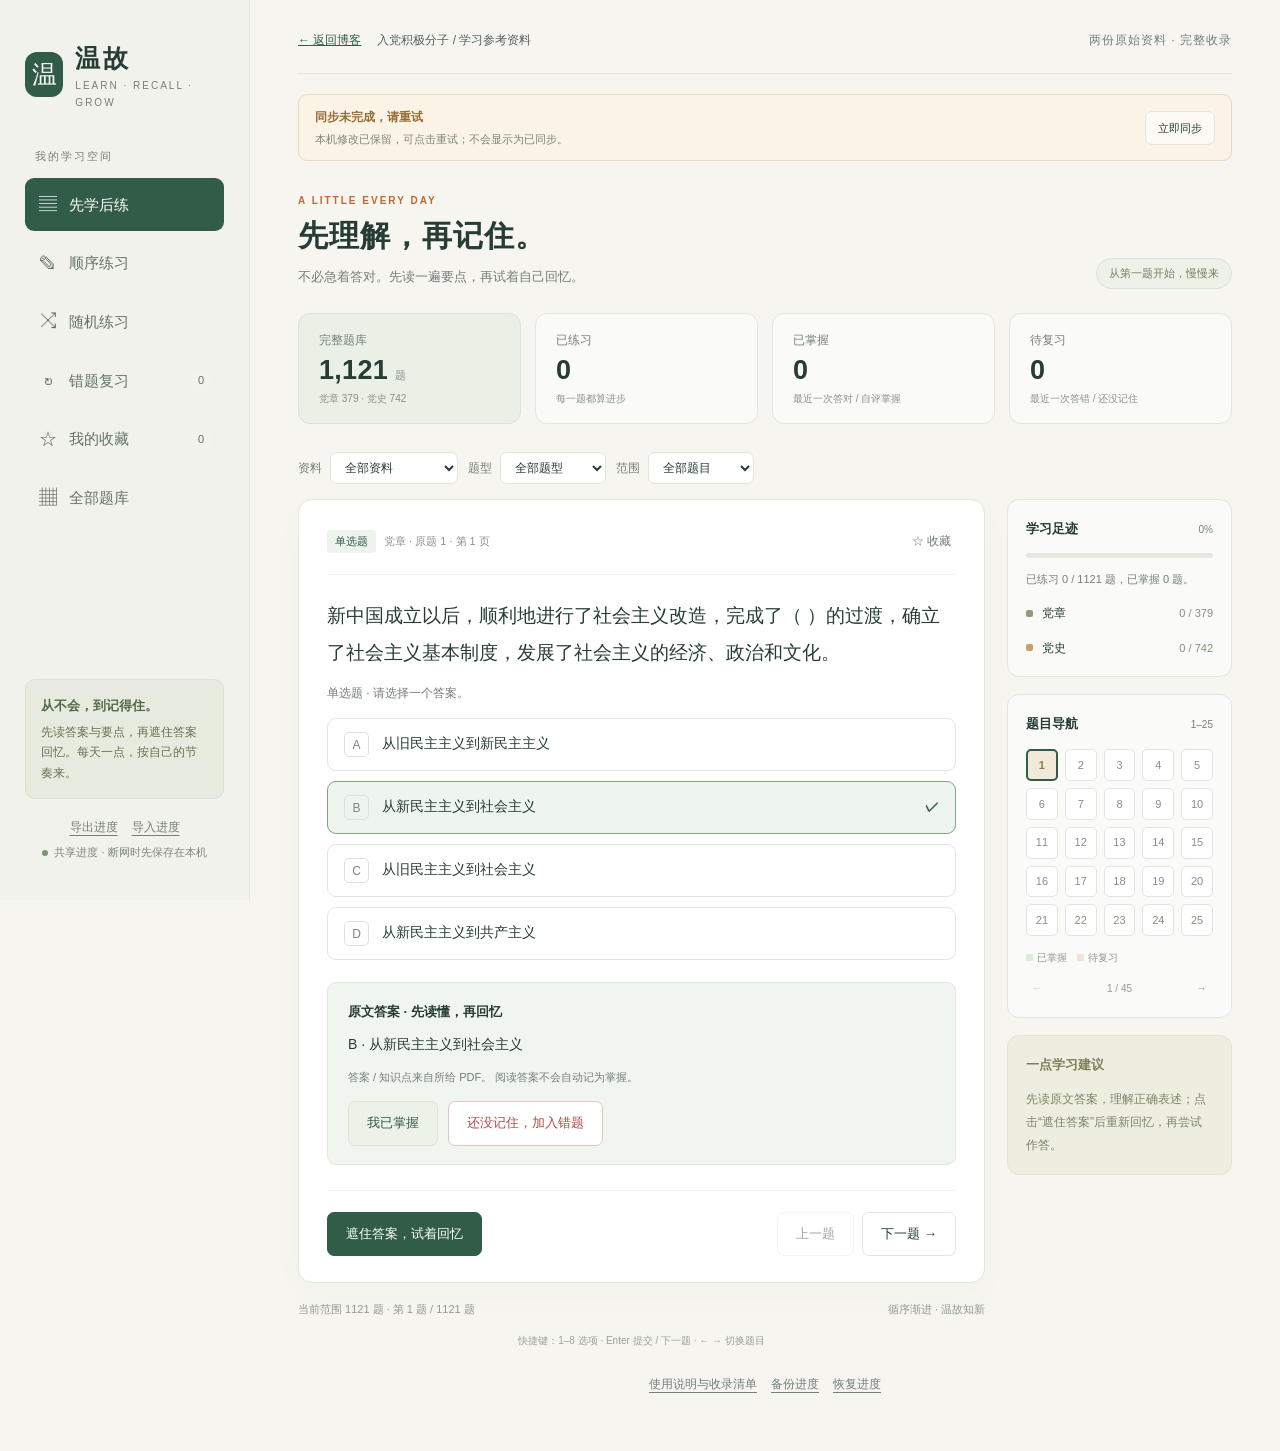
==== commit 641519a1: "Synchronize shared study progress across devices" ====
--- a/study/index.html
+++ b/study/index.html
@@ -14,6 +14,7 @@
 @media(max-width:700px){.app{display:block}.sidebar{position:static;height:auto;padding:17px 18px 12px;border-right:0;border-bottom:1px solid var(--line)}.brand strong{font-size:21px}.logo{width:35px;height:37px;font-size:21px}.brand small{font-size:8px}.side-label,.side-bottom{display:none}.nav{display:flex;overflow:auto;gap:6px;margin-top:15px;padding-bottom:3px}.nav button{white-space:nowrap;padding:7px 10px;gap:5px;font-size:12px}.nav .count{padding:0 4px}.nav-icon{font-size:14px;width:16px}main{padding:18px 16px 35px}.topbar{padding-bottom:14px;font-size:10px}.edition{font-size:9px;letter-spacing:0}.intro{margin:23px 0 20px}h1{font-size:25px}.intro p{font-size:12px}.stats{grid-template-columns:repeat(4,minmax(0,1fr));margin-bottom:22px;gap:7px}.stat{padding:11px 9px;border-radius:9px}.stat .num{font-size:21px}.stat .label{font-size:10px}.stat .mini{display:none}.stat .unit{margin-left:3px;font-size:9px}.filters{gap:8px}.select-wrap{gap:4px;font-size:11px}.select-wrap select{font-size:11px;max-width:128px;padding:7px}.order{font-size:11px}.card{padding:19px 16px;border-radius:11px}.q-title{font-size:17px}.option{padding:12px;font-size:13px;gap:10px}.q-top{margin-bottom:17px}.source-id{font-size:10px}.btn{padding:10px 12px;font-size:12px}.actions{gap:8px}.shortcuts{display:none}.answer{padding:14px}.answer-content{font-size:13px}.right-col{gap:11px}.panel{padding:15px}.footline{font-size:10px}.bank-search{gap:7px}.bank-search input{padding:10px;font-size:13px}.bank-item{padding:14px}}
 @media(prefers-reduced-motion:reduce){*{scroll-behavior:auto!important;transition:none!important}}
 </style>
+<link rel="stylesheet" href="sync.css">
 </head>
 <body>
 <div class="app">
@@ -31,11 +32,12 @@
   <div class="side-bottom">
    <div class="tip"><strong>从不会，到记得住。</strong>先读答案与要点，再遮住答案回忆。每天一点，按自己的节奏来。</div>
    <div class="storage-actions"><button class="text-btn" id="export">导出进度</button><button class="text-btn" id="import-btn">导入进度</button></div>
-   <div class="offline"><span class="dot"></span>离线可用 · 进度保存在此浏览器</div>
+   <div class="offline"><span class="dot"></span>共享进度 · 断网时先保存在本机</div>
   </div>
  </aside>
  <main>
   <div class="topbar"><div style="display:flex;align-items:center;gap:16px;flex-wrap:wrap"><a href="../" aria-label="返回 Nagisa 的博客首页">← 返回博客</a><strong>入党积极分子 / 学习参考资料</strong></div><span class="edition">两份原始资料 · 完整收录</span></div>
+  <div class="sync-bar" id="sync-bar" data-state="connecting"><div class="sync-info"><span class="sync-title" id="sync-status" role="status" aria-live="polite">正在连接共享进度…</span><span class="sync-detail" id="sync-detail">所有访问者共用一份进度 · 不需要登录</span></div><button class="btn" id="sync-now">立即同步</button></div>
   <header class="intro"><div><div class="eyebrow">A LITTLE EVERY DAY</div><h1 id="page-title">先理解，再记住。</h1><p id="page-desc">不必急着答对。先读一遍要点，再试着自己回忆。</p></div><span class="badge">从第一题开始，慢慢来</span></header>
   <section class="stats" aria-label="学习统计">
    <div class="stat"><div class="label">完整题库</div><div class="num">1,121<span class="unit">题</span></div><div class="mini">党章 379 · 党史 742</div></div>
@@ -64,7 +66,7 @@
    </aside>
   </div>
   <div class="storage-actions" style="margin-top:25px"><button class="text-btn" id="help">使用说明与收录清单</button><button class="text-btn" id="export-bottom">备份进度</button><button class="text-btn" id="import-bottom">恢复进度</button></div>
-  <section id="help-panel" class="panel" hidden style="margin-top:20px"><h2>如何使用</h2><div class="panel-note" style="font-size:13px">① 初次学习用“先学后练”，读答案，再遮住答案尝试回忆。② “顺序练习”与“随机练习”需要提交后才显示答案，多选题必须与答案完全一致。③ 填空题请按空的顺序输入，用逗号或换行分隔；系统忽略空白和常见标点，词义相同但表述不同的答案请核对后自评。④ 简答、论述题对照原文要点自评，不自动评分。⑤ 答错的题自动加入错题，随后答对即可移出。查看答案本身不会算作掌握。<br><br>题库仅依据你提供的两份 PDF 整理，保留原题、原答案、重复题和原题号。答案内容是原资料答案或知识点，不是新增解析；其中四道论述题原文未附参考答案，仍完整保留，可作答并自行标记。填空后的“完整表述”由题干与答案按空位顺序拼合，仅在数量一致时显示。每题标注 PDF 物理页码。<br><br><strong>收录清单</strong><br>党章（38 页）：单选 182、多选 67、判断 60、填空 65、简答 3、论述 2，共 379 题。<br>党史（83 页）：单选 234、多选 156、判断 231、填空 90、简答 27、论述 4，共 742 题。<br><br>进度存储在当前浏览器。更换浏览器、移动 HTML 文件或清理浏览器数据可能导致无法读取旧进度，建议定期导出 JSON 备份。网页不需要联网，也不会上传你的作答内容。<br><br><button class="btn danger" id="reset-progress">清空全部练习记录</button></div></section>
+  <section id="help-panel" class="panel" hidden style="margin-top:20px"><h2>如何使用</h2><div class="panel-note" style="font-size:13px">① 初次学习用“先学后练”，读答案，再遮住答案尝试回忆。② “顺序练习”与“随机练习”需要提交后才显示答案，多选题必须与答案完全一致。③ 填空题请按空的顺序输入，用逗号或换行分隔；系统忽略空白和常见标点，词义相同但表述不同的答案请核对后自评。④ 简答、论述题对照原文要点自评，不自动评分。⑤ 答错的题自动加入错题，随后答对即可移出。查看答案本身不会算作掌握。<br><br>题库仅依据你提供的两份 PDF 整理，保留原题、原答案、重复题和原题号。答案内容是原资料答案或知识点，不是新增解析；其中四道论述题原文未附参考答案，仍完整保留，可作答并自行标记。填空后的“完整表述”由题干与答案按空位顺序拼合，仅在数量一致时显示。每题标注 PDF 物理页码。<br><br><strong>收录清单</strong><br>党章（38 页）：单选 182、多选 67、判断 60、填空 65、简答 3、论述 2，共 379 题。<br>党史（83 页）：单选 234、多选 156、判断 231、填空 90、简答 27、论述 4，共 742 题。<br><br>网站使用一份共享进度：所有设备和访问者共用答题记录、错题、收藏、草稿和最近的练习位置。打开网页、切回页面或点击“立即同步”时会同步，停留期间也会自动检查更新。断网时修改先保存在本机，联网后自动补传。不同题目的修改会合并；同一项冲突时采用较新的修改。备份和恢复进度功能仍然可用。清空记录会同时清空所有设备的共享记录。<br><br><button class="btn danger" id="reset-progress">清空全部练习记录</button></div></section>
  </main>
 </div>
 <input type="file" id="import-file" accept="application/json,.json" hidden>
@@ -84,7 +86,7 @@
 if(!['all','unseen','unmastered'].includes(state.settings.scope))state.settings.scope='all';
 let mode=state.settings.mode,queue=[],index=0,palettePage=0,selected=[],revealed=false,submitted=false,recalled=false,outcome='',bankPage=0,search='',toastTimer;
 function record(q){return state.records[q.id]??={star:false,seen:false,status:null,attempts:0,draft:'',last:''};}
-function save(){try{localStorage.setItem(KEY,JSON.stringify({version:1,...state}));storageOK=true;}catch{storageOK=false;}$('storage-notice').classList.toggle('hidden',storageOK);}
+function save(){try{localStorage.setItem(KEY,JSON.stringify({version:1,...state}));storageOK=true;}catch{storageOK=false;}$('storage-notice').classList.toggle('hidden',storageOK);if(window.studySync)window.studySync.capture();}
 function toast(message){$('toast').textContent=message;$('toast').hidden=false;clearTimeout(toastTimer);toastTimer=setTimeout(()=>$('toast').hidden=true,3200);}
 function shuffle(a){for(let i=a.length-1;i>0;i--){const j=Math.floor(Math.random()*(i+1));[a[i],a[j]]=[a[j],a[i]];}return a;}
 function baseFilter(q){const s=state.settings,r=state.records[q.id];return (s.subject==='all'||q.source===s.subject)&&(s.type==='all'||q.type===s.type)&&(s.scope==='all'||(s.scope==='unseen'?!r?.status:r?.status!=='mastered'));}
@@ -123,7 +125,7 @@
   const classes=['option',isSelected?'selected':'',showCorrect&&correct?'correct':'',submitted&&isSelected&&!correct?'wrong':''].filter(Boolean).join(' ');
   return `<button class="${classes}" data-option="${esc(o.key)}" aria-pressed="${isSelected}" ${locked?'disabled':''}><span class="letter">${q.type==='判断题'?i+1:esc(o.key)}</span><span>${esc(o.text)}</span>${showCorrect&&correct?'<span class="result-icon" aria-label="正确答案">✓</span>':submitted&&isSelected?'<span class="result-icon" aria-label="选择错误">×</span>':''}</button>`;
  }).join('')+'</div>';}
- else{body=`<label class="sr-only" for="response">${subjective?'你的作答':'按顺序填写答案'}</label><textarea class="entry" id="response" rows="${subjective?6:3}" placeholder="${subjective?'先写下你记得的要点，再对照参考答案。':'按空位顺序输入，用逗号或换行分隔。'}" maxlength="30000" ${submitted?'readonly':''}>${esc(r.draft)}</textarea><div class="draft-note">${subjective?'草稿会自动保存在此浏览器。论述题可先列提纲，再扩写。':'系统忽略空白与常见标点；表述不同可核对后自评。'}</div>`;}
+ else{body=`<label class="sr-only" for="response">${subjective?'你的作答':'按顺序填写答案'}</label><textarea class="entry" id="response" rows="${subjective?6:3}" placeholder="${subjective?'先写下你记得的要点，再对照参考答案。':'按空位顺序输入，用逗号或换行分隔。'}" maxlength="30000" ${submitted?'readonly':''}>${esc(r.draft)}</textarea><div class="draft-note">${subjective?'草稿会自动保存并同步到共享进度。论述题可先列提纲，再扩写。':'系统忽略空白与常见标点；表述不同可核对后自评。'}</div>`;}
  const help=q.type==='多选题'?'多选题 · 选出所有正确选项后提交，少选、多选均计为待复习。':q.type==='判断题'?'判断说法是否正确。':subjective?'对照原文要点自评，不自动评分。':q.type==='填空题'?'按题干中的空位顺序作答。':'单选题 · 请选择一个答案。';
  $('question-card').innerHTML=`<div class="q-top"><div class="q-meta"><span class="pill">${esc(q.type)}</span><span class="source-id">${q.subject} · 原题 ${q.num} · 第 ${q.page}${q.endPage!==q.page?'–'+q.endPage:''} 页</span></div><button id="star-toggle" class="bookmark ${r.star?'active':''}" aria-pressed="${r.star}">${r.star?'★ 已收藏':'☆ 收藏'}</button></div><h2 class="q-title">${esc(q.prompt)}</h2><div class="q-help">${help}</div>${body}${revealed?answerHTML(q):''}<div class="actions">${mainActions(q,subjective)}<div class="right"><button class="btn" id="prev" ${index===0?'disabled':''}>上一题</button><button class="btn ${submitted?'primary':''}" id="next">${index===queue.length-1?'完成本轮':'下一题 →'}</button></div></div>`;
  $('position').textContent=`当前范围 ${queue.length} 题 · 第 ${index+1} 题 / ${queue.length} 题`;
@@ -198,9 +200,10 @@
 function exportProgress(){const data={app:'wengu-study',version:1,exportedAt:new Date().toISOString(),...state};const blob=new Blob([JSON.stringify(data,null,2)],{type:'application/json'}),url=URL.createObjectURL(blob),a=document.createElement('a');a.href=url;a.download=`温故-学习进度-${new Date().toLocaleDateString('sv-SE')}.json`;a.click();setTimeout(()=>URL.revokeObjectURL(url),1000);toast('进度已导出，请保存 JSON 文件。');}
 $('export').onclick=$('export-bottom').onclick=exportProgress;$('import-btn').onclick=$('import-bottom').onclick=()=>$('import-file').click();
 $('import-file').onchange=async e=>{const file=e.target.files[0];if(!file)return;try{if(file.size>15*1024*1024)throw Error('备份文件过大');const v=JSON.parse(await file.text());if(v.app!=='wengu-study'||v.version!==1||!v.records||typeof v.records!=='object'||Array.isArray(v.records))throw Error('不是有效的温故进度文件');const clean=cleanRecords(v.records);if(!confirm(`导入 ${Object.keys(clean).length} 道题目的记录？同一道题会使用备份中的记录，其余现有进度保留。`))return;state.records={...state.records,...clean};save();buildQueue();toast('进度已恢复。');}catch(error){toast('导入失败：'+error.message);}finally{e.target.value='';}};
-$('reset-progress').onclick=()=>{if(!confirm('确定清空全部作答、草稿和收藏？建议先导出备份。此操作无法撤销。'))return;state.records={};state.cursor={};save();buildQueue();toast('练习记录已清空。');};
+$('reset-progress').onclick=()=>{if(!confirm('确定清空网站的共享作答、草稿和收藏？所有设备的记录都会清空。建议先导出备份。此操作无法撤销。'))return;state.records={};state.cursor={};if(window.studySync)window.studySync.reset();save();buildQueue();toast('共享练习记录已清空，正在同步。');};
 document.addEventListener('keydown',e=>{if(['INPUT','TEXTAREA','SELECT'].includes(e.target.tagName)||e.ctrlKey||e.metaKey||e.altKey||mode==='bank'||!queue.length)return;if(e.target.tagName==='BUTTON'&&['Enter',' '].includes(e.key))return;const q=queue[index];if(/^[1-8]$/.test(e.key)){const opts=q.type==='判断题'?['对','错']:q.options.map(o=>o.key);if(opts[Number(e.key)-1]){e.preventDefault();selectOption(opts[Number(e.key)-1]);}}if(e.key==='ArrowRight'){e.preventDefault();move(1);}if(e.key==='ArrowLeft'){e.preventDefault();move(-1);}if(e.key==='Enter'){e.preventDefault();if(submitted)move(1);else if(!revealed&&q.type!=='简答题'&&q.type!=='论述题')submit();}});
 buildQueue();
 </script>
+<script src="sync.js" defer></script>
 </body>
 </html>
--- a/study/sync.css
+++ b/study/sync.css
@@ -0,0 +1,4 @@
+.sync-bar{display:flex;align-items:center;justify-content:space-between;gap:15px;margin-top:20px;padding:12px 16px;background:#edf3ed;border:1px solid #dce6d8;border-radius:9px;font-size:12px}
+.sync-info{min-width:0}.sync-title{display:block;color:#315c47;font-weight:600}.sync-detail{display:block;color:#7b8774;font-size:11px;margin-top:2px}.sync-bar .btn{white-space:nowrap;padding:7px 12px;font-size:11px;background:#fff9}
+.sync-bar[data-state="offline"],.sync-bar[data-state="error"]{background:#fbf4e6;border-color:#e7dac0}.sync-bar[data-state="offline"] .sync-title,.sync-bar[data-state="error"] .sync-title{color:#976b36}
+@media(max-width:700px){.sync-bar{margin-top:15px;padding:11px 12px;gap:10px}.sync-detail{font-size:10px;line-height:1.6}}
